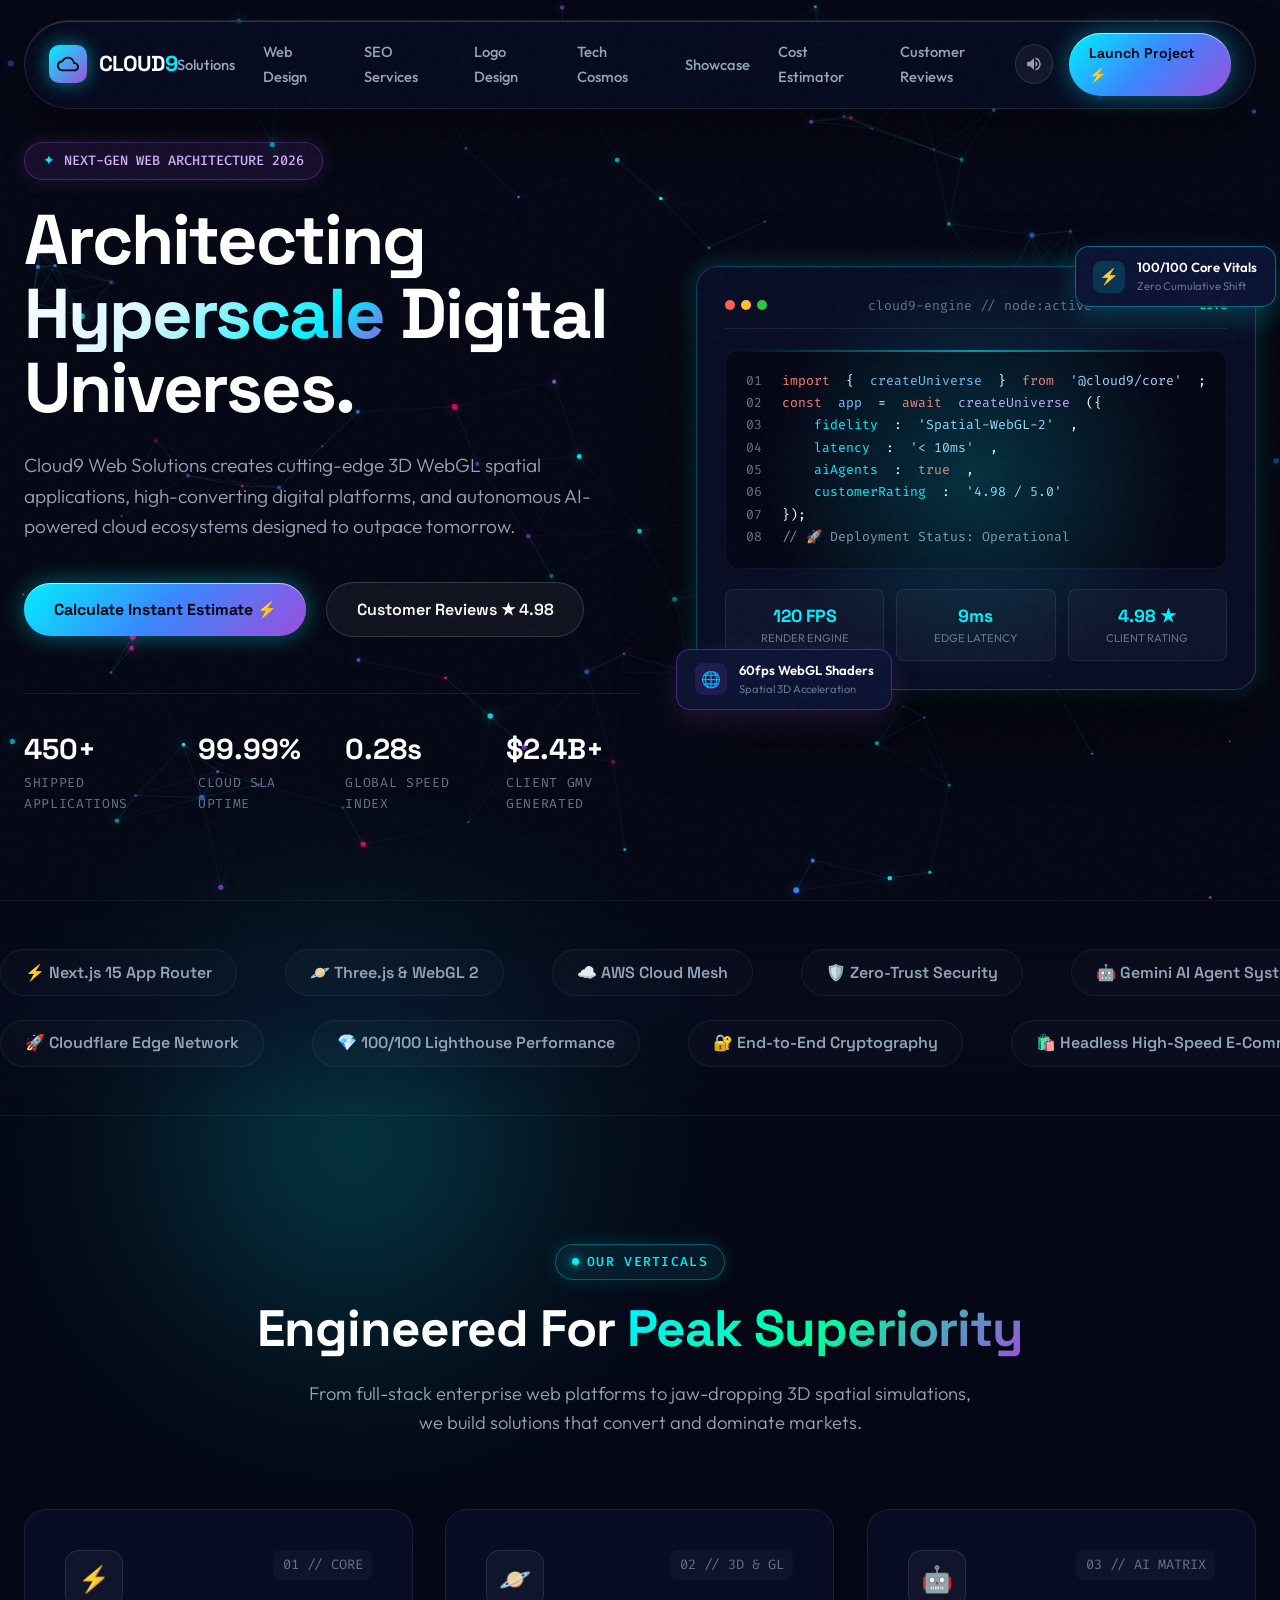
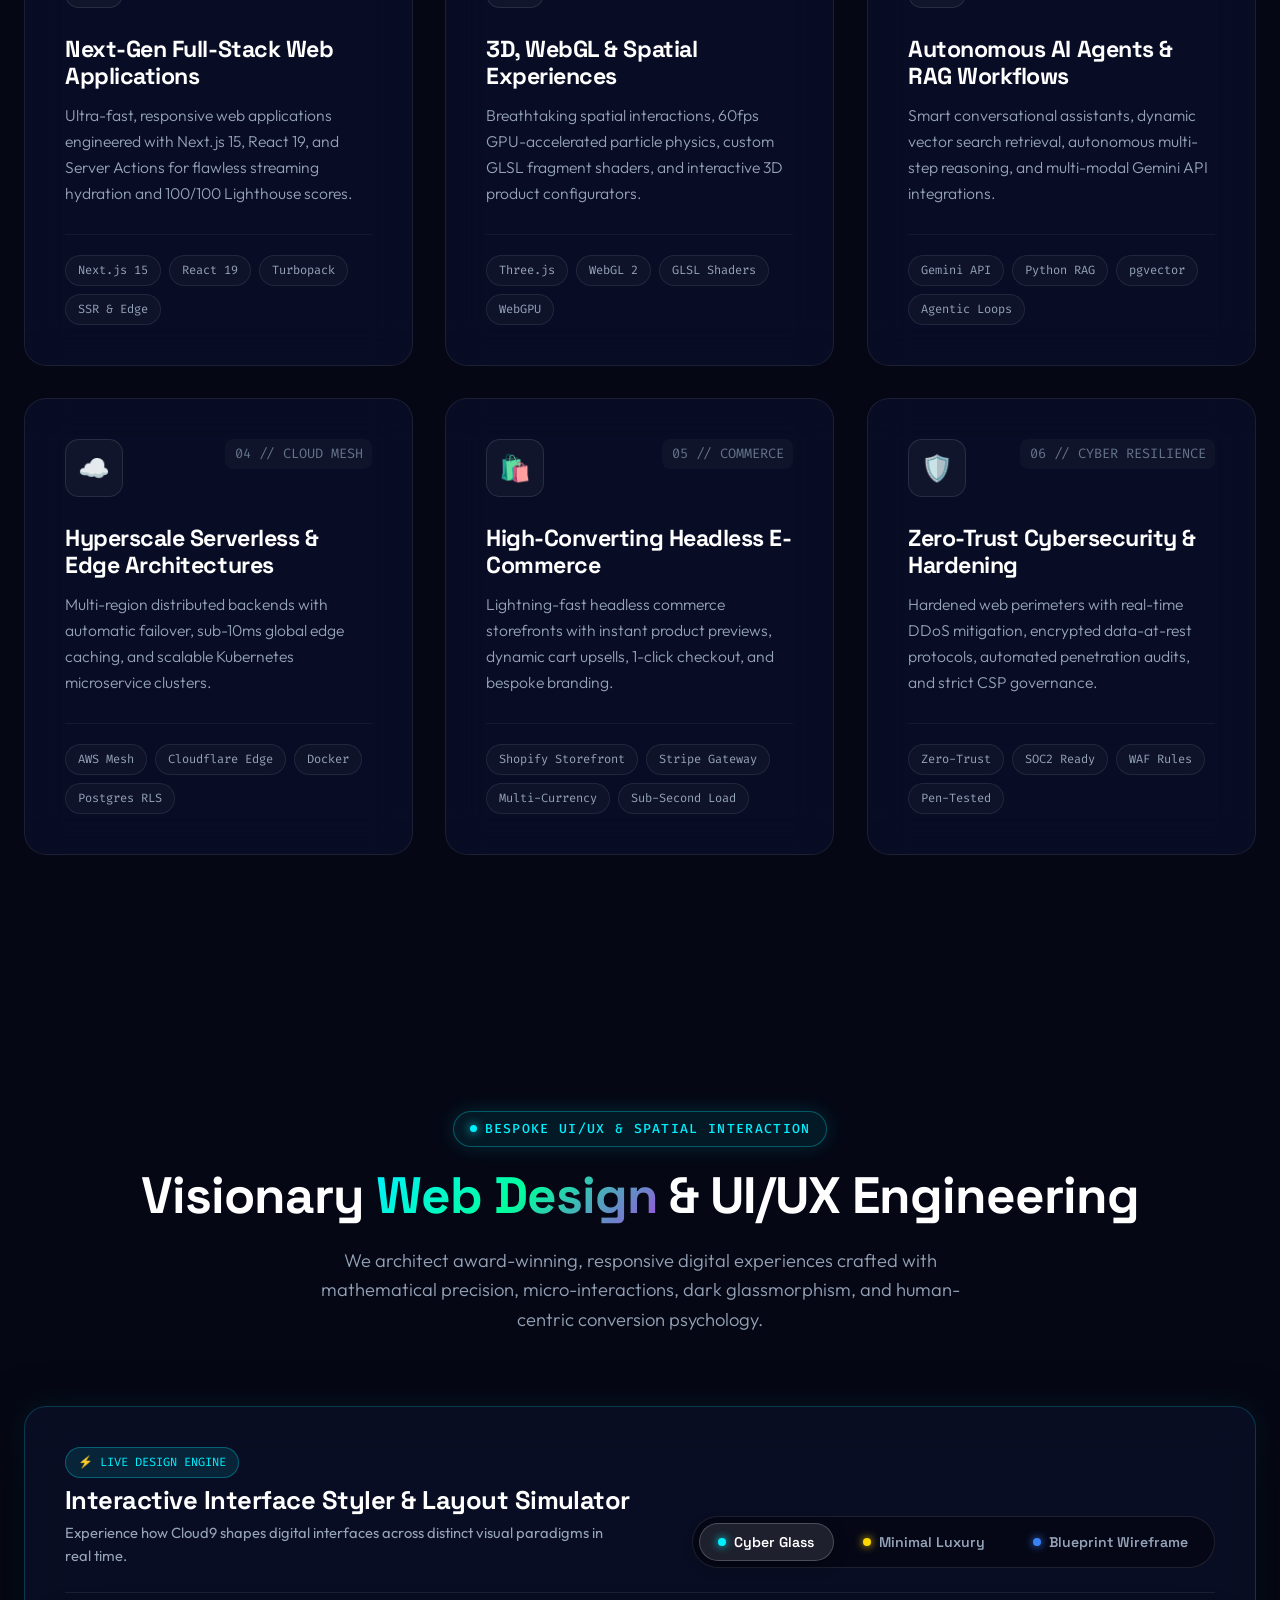
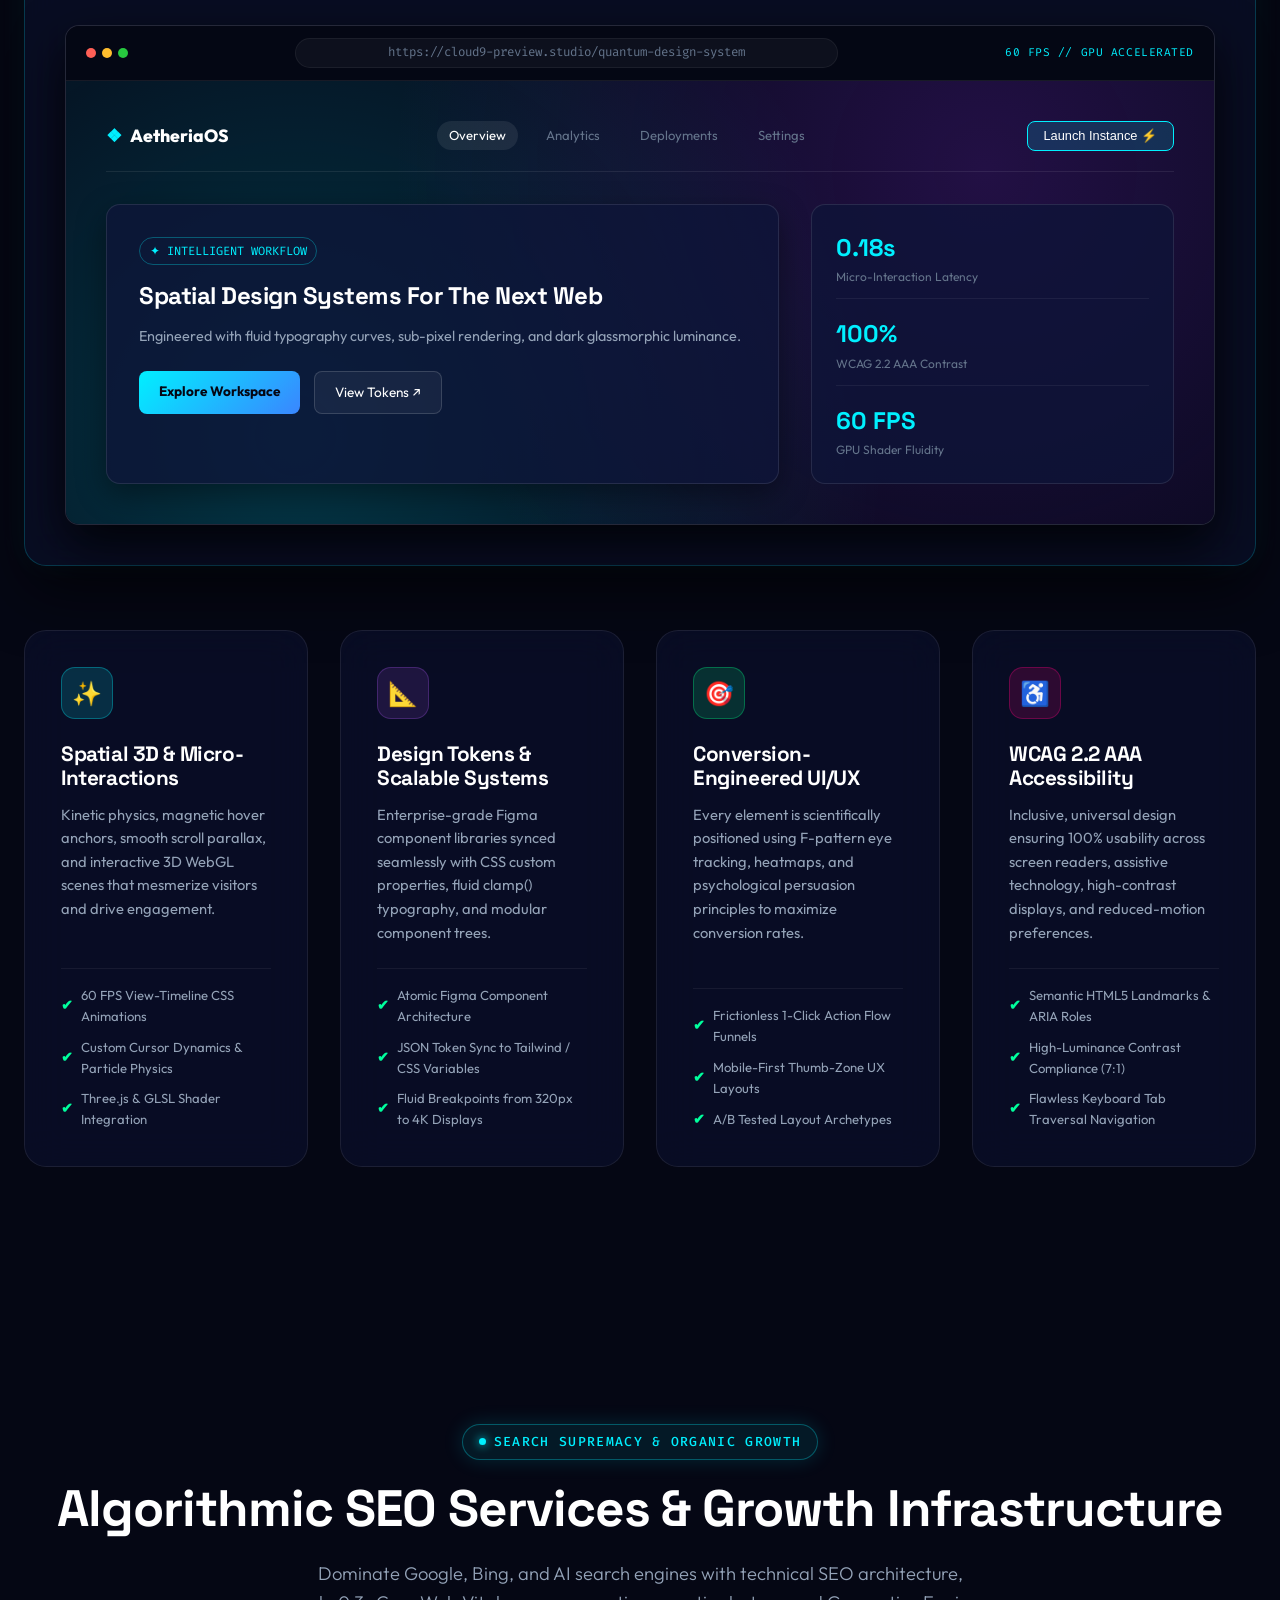
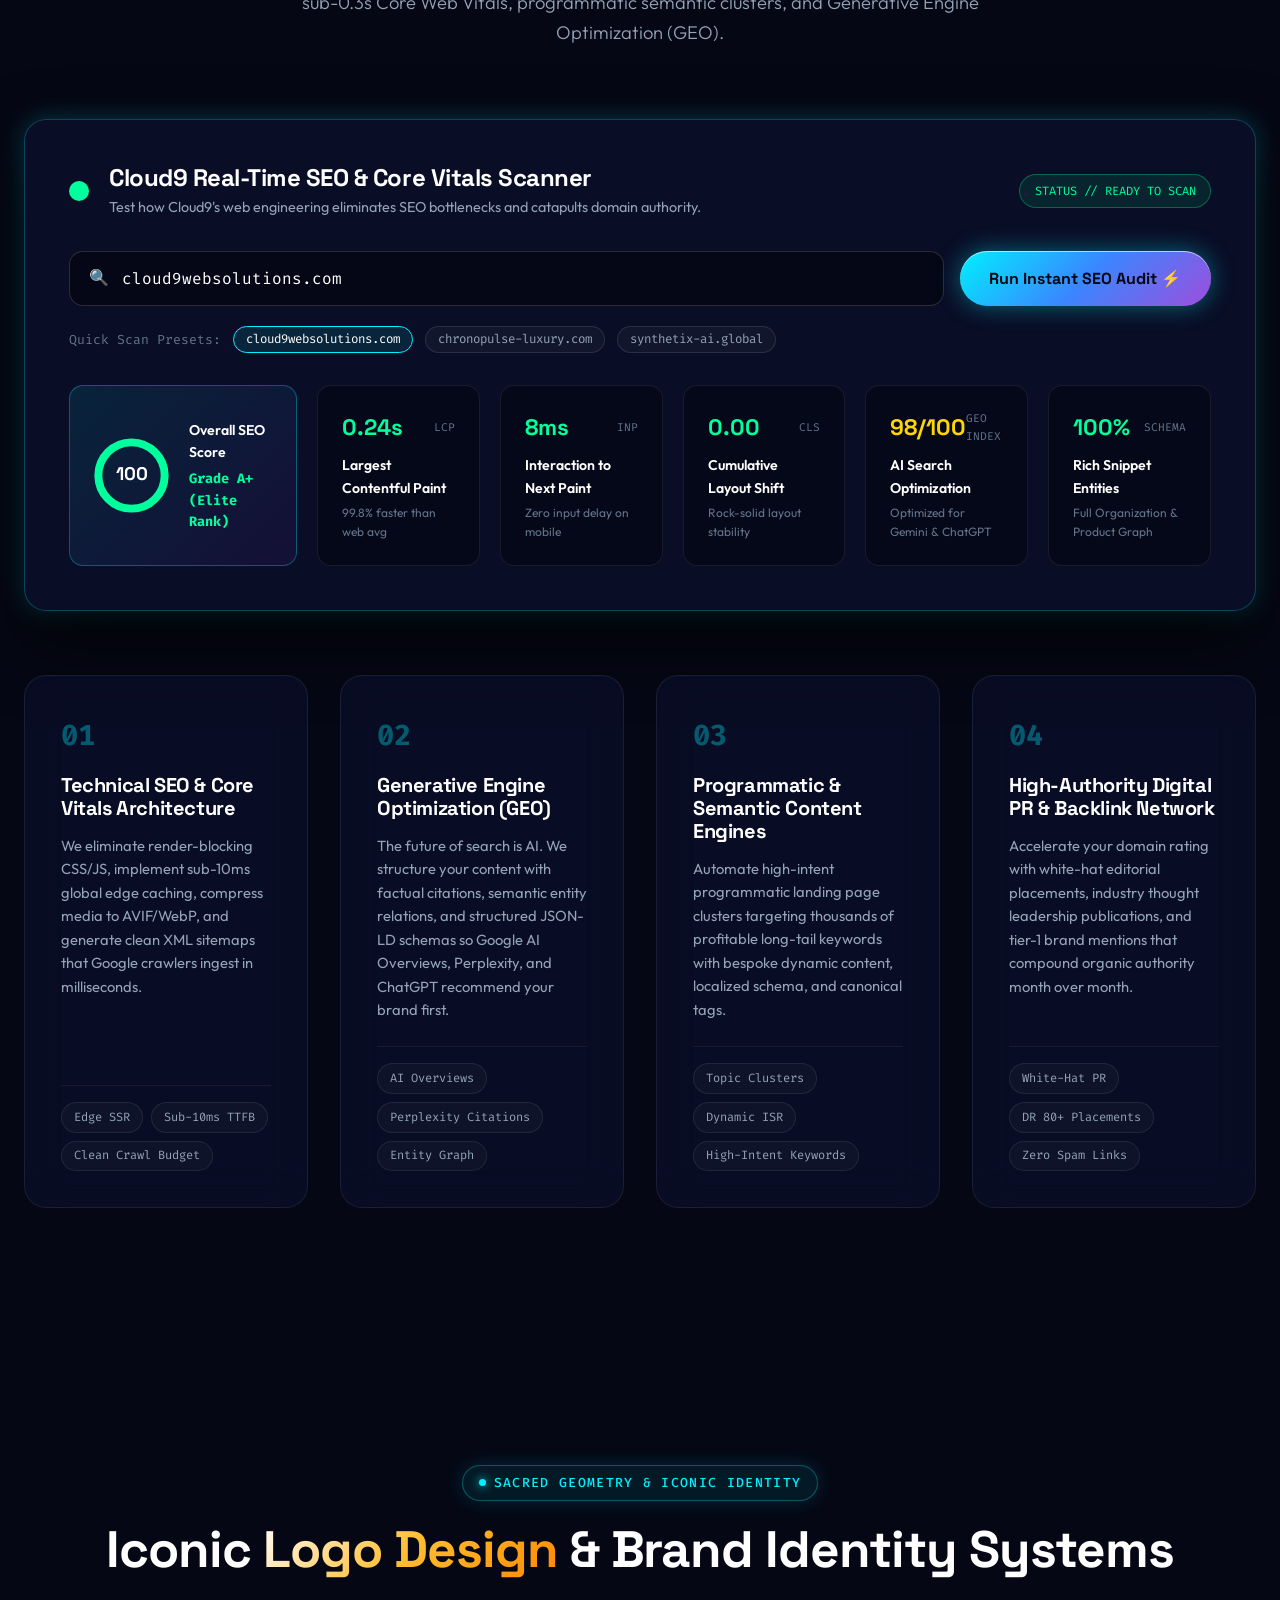
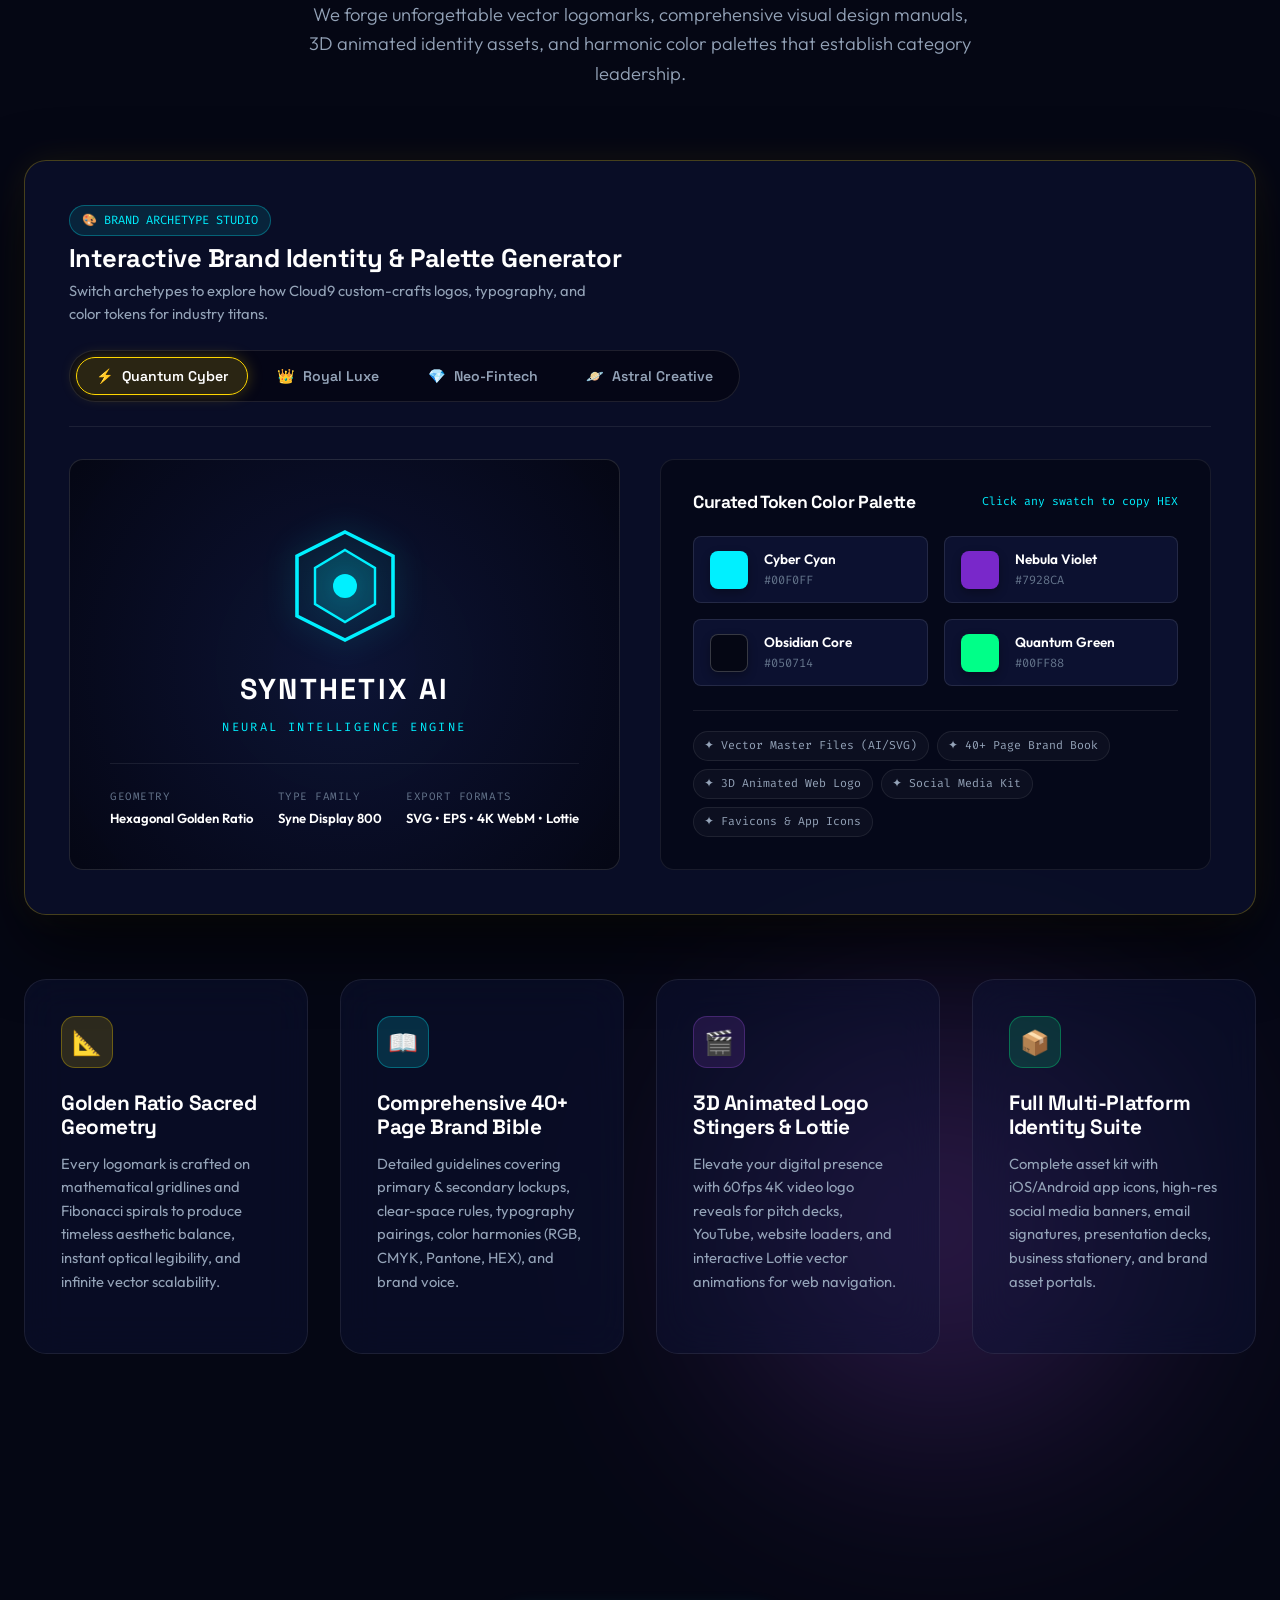
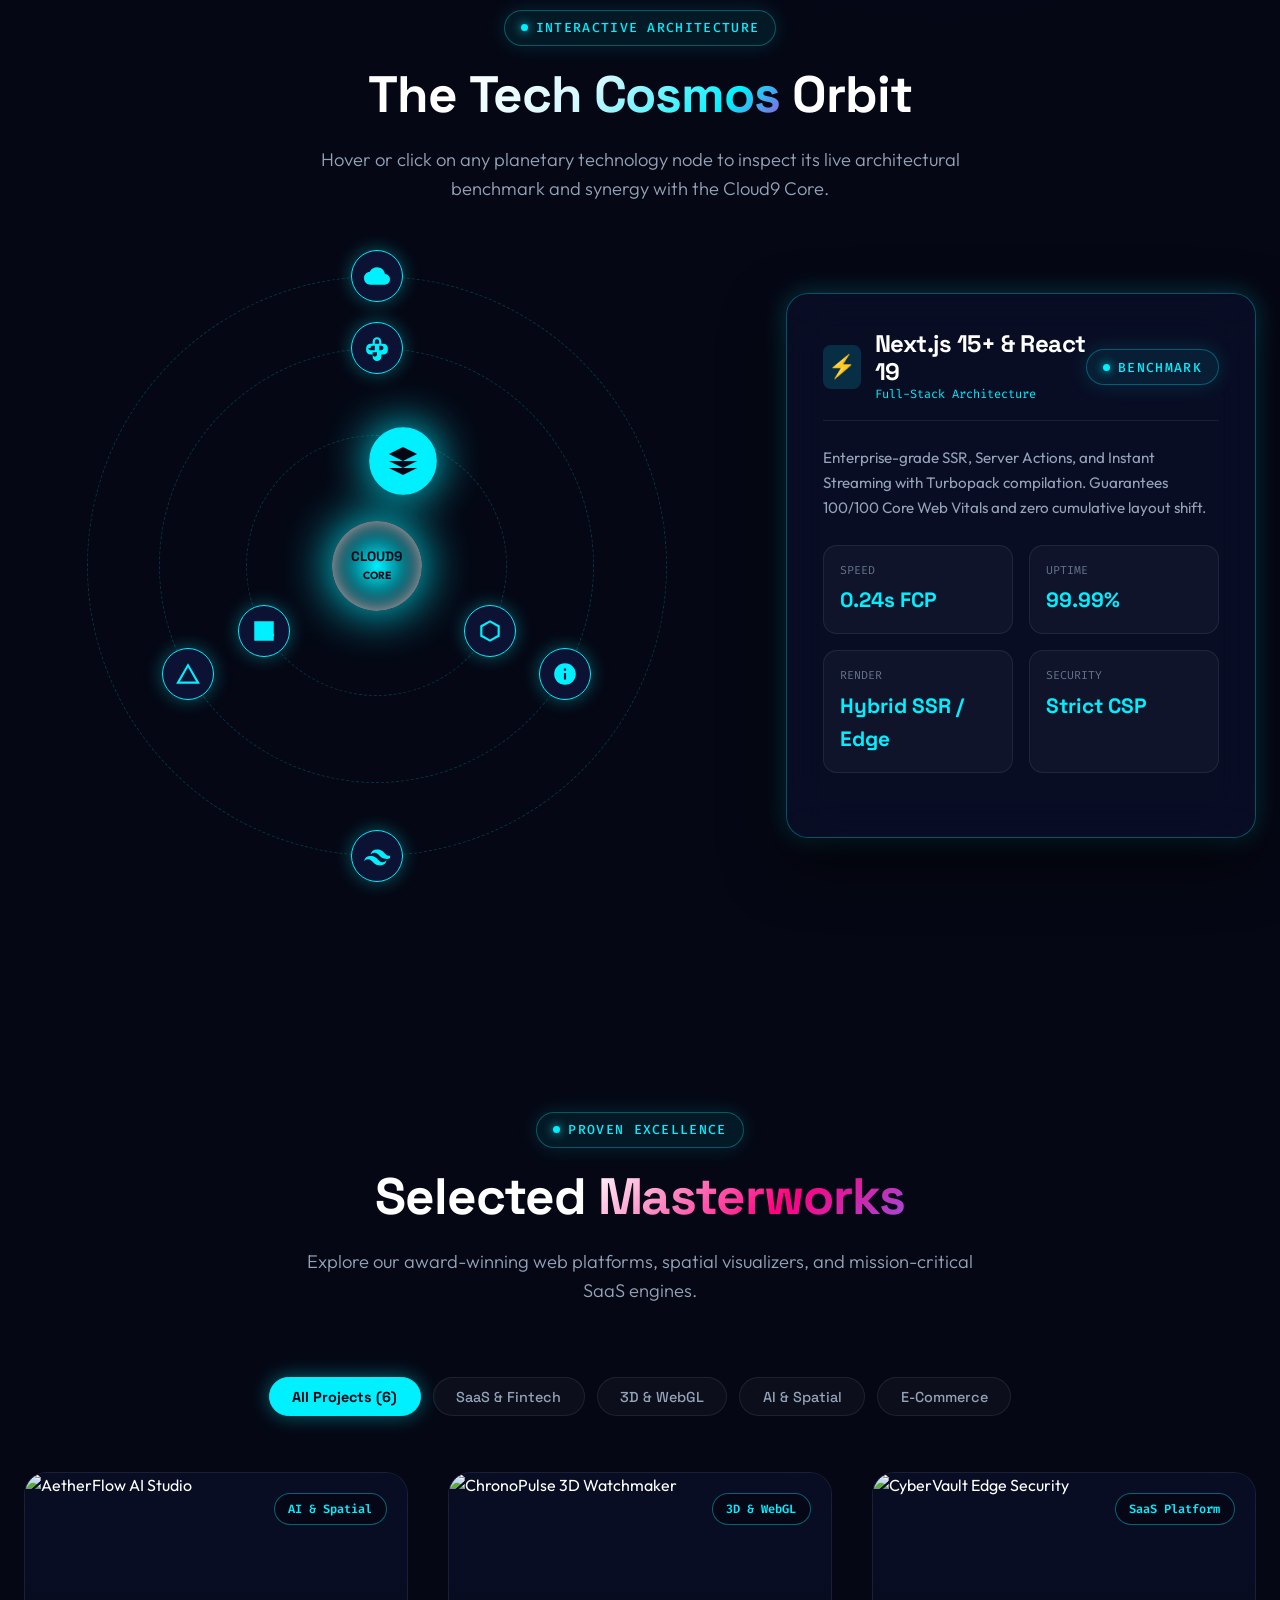
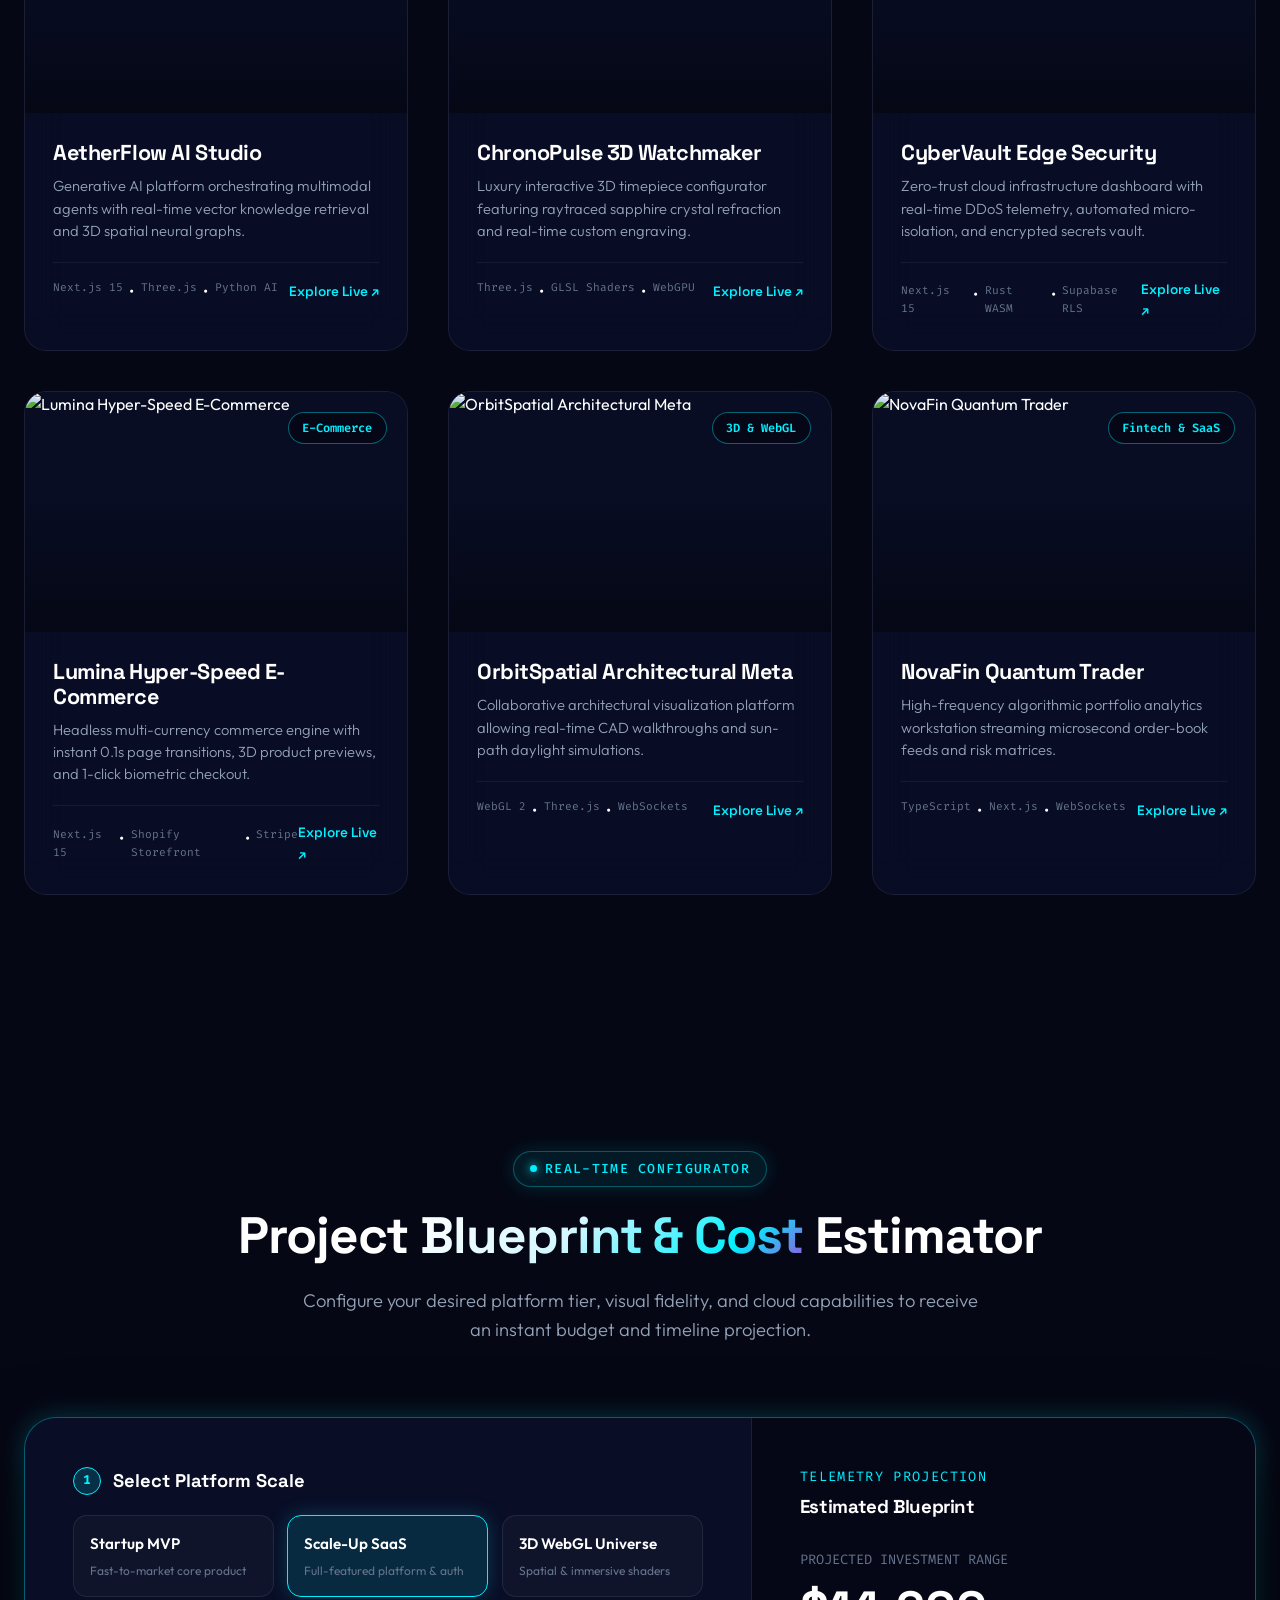
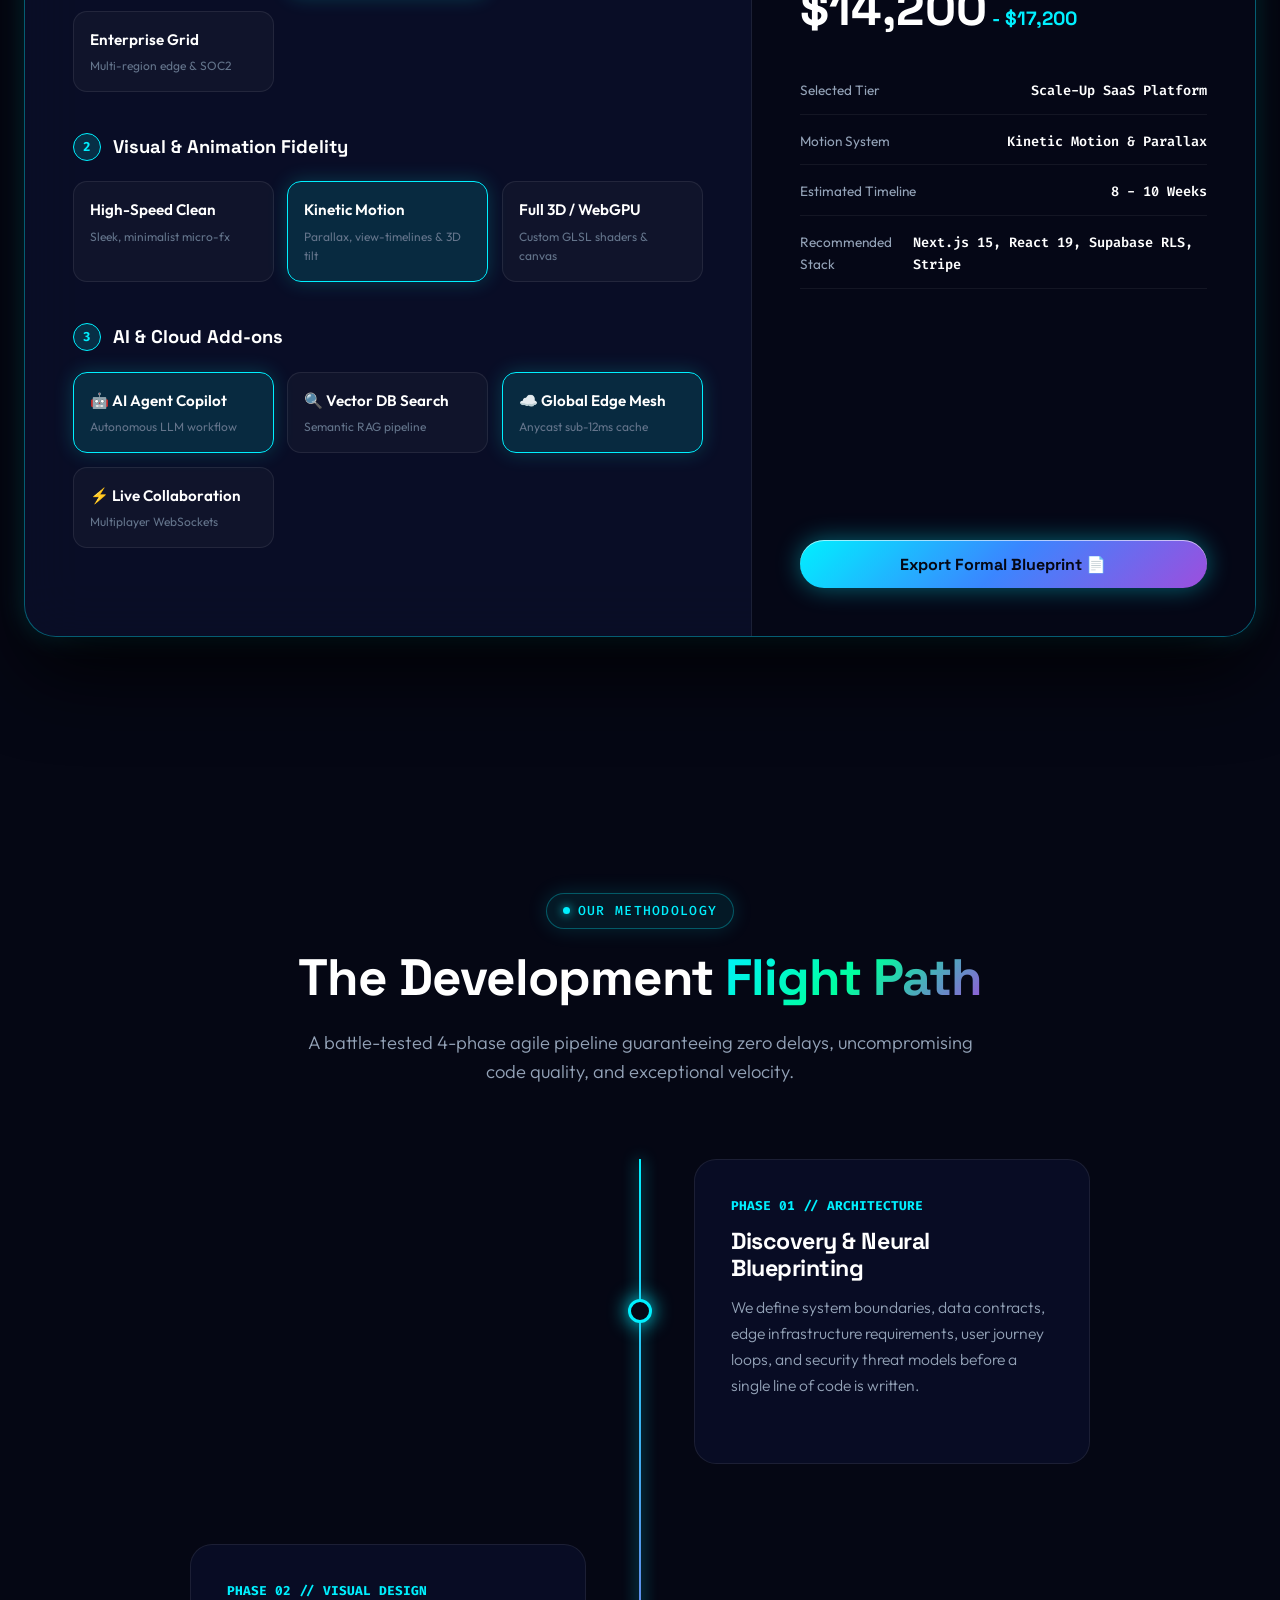
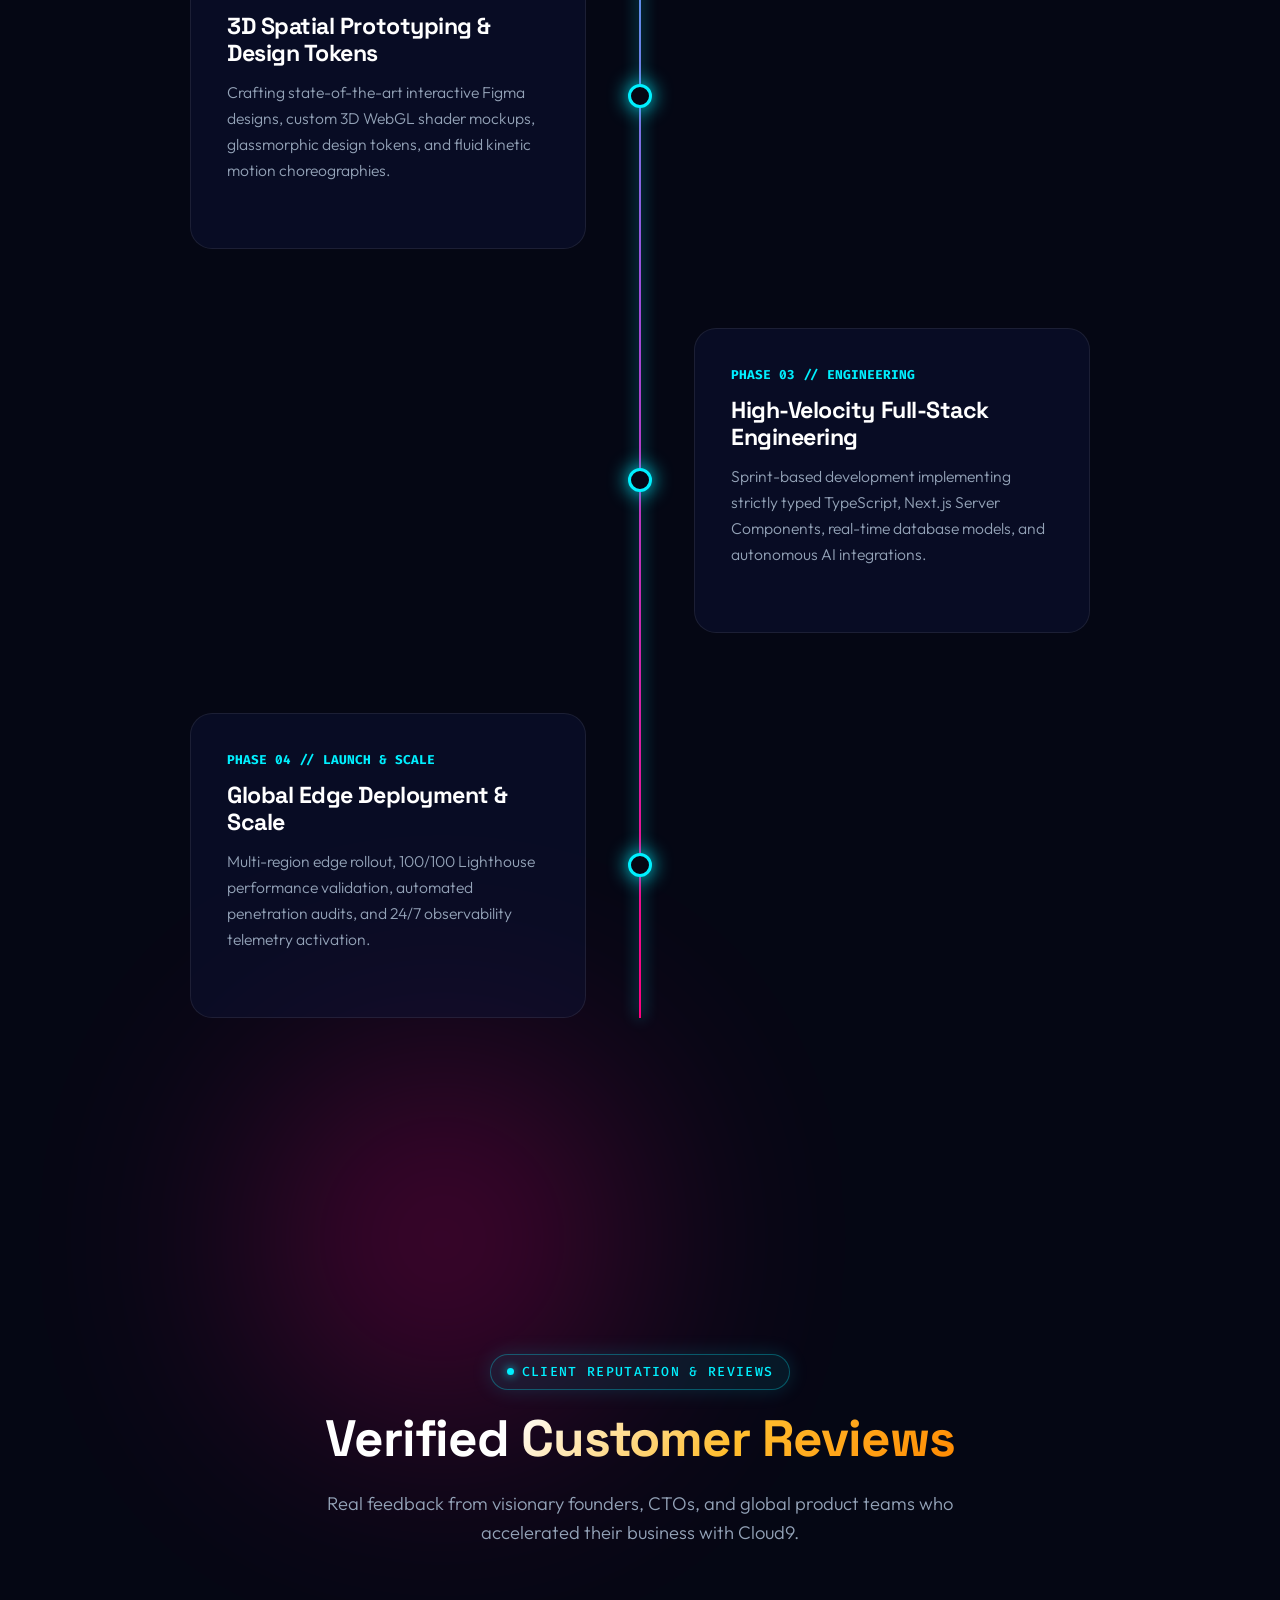
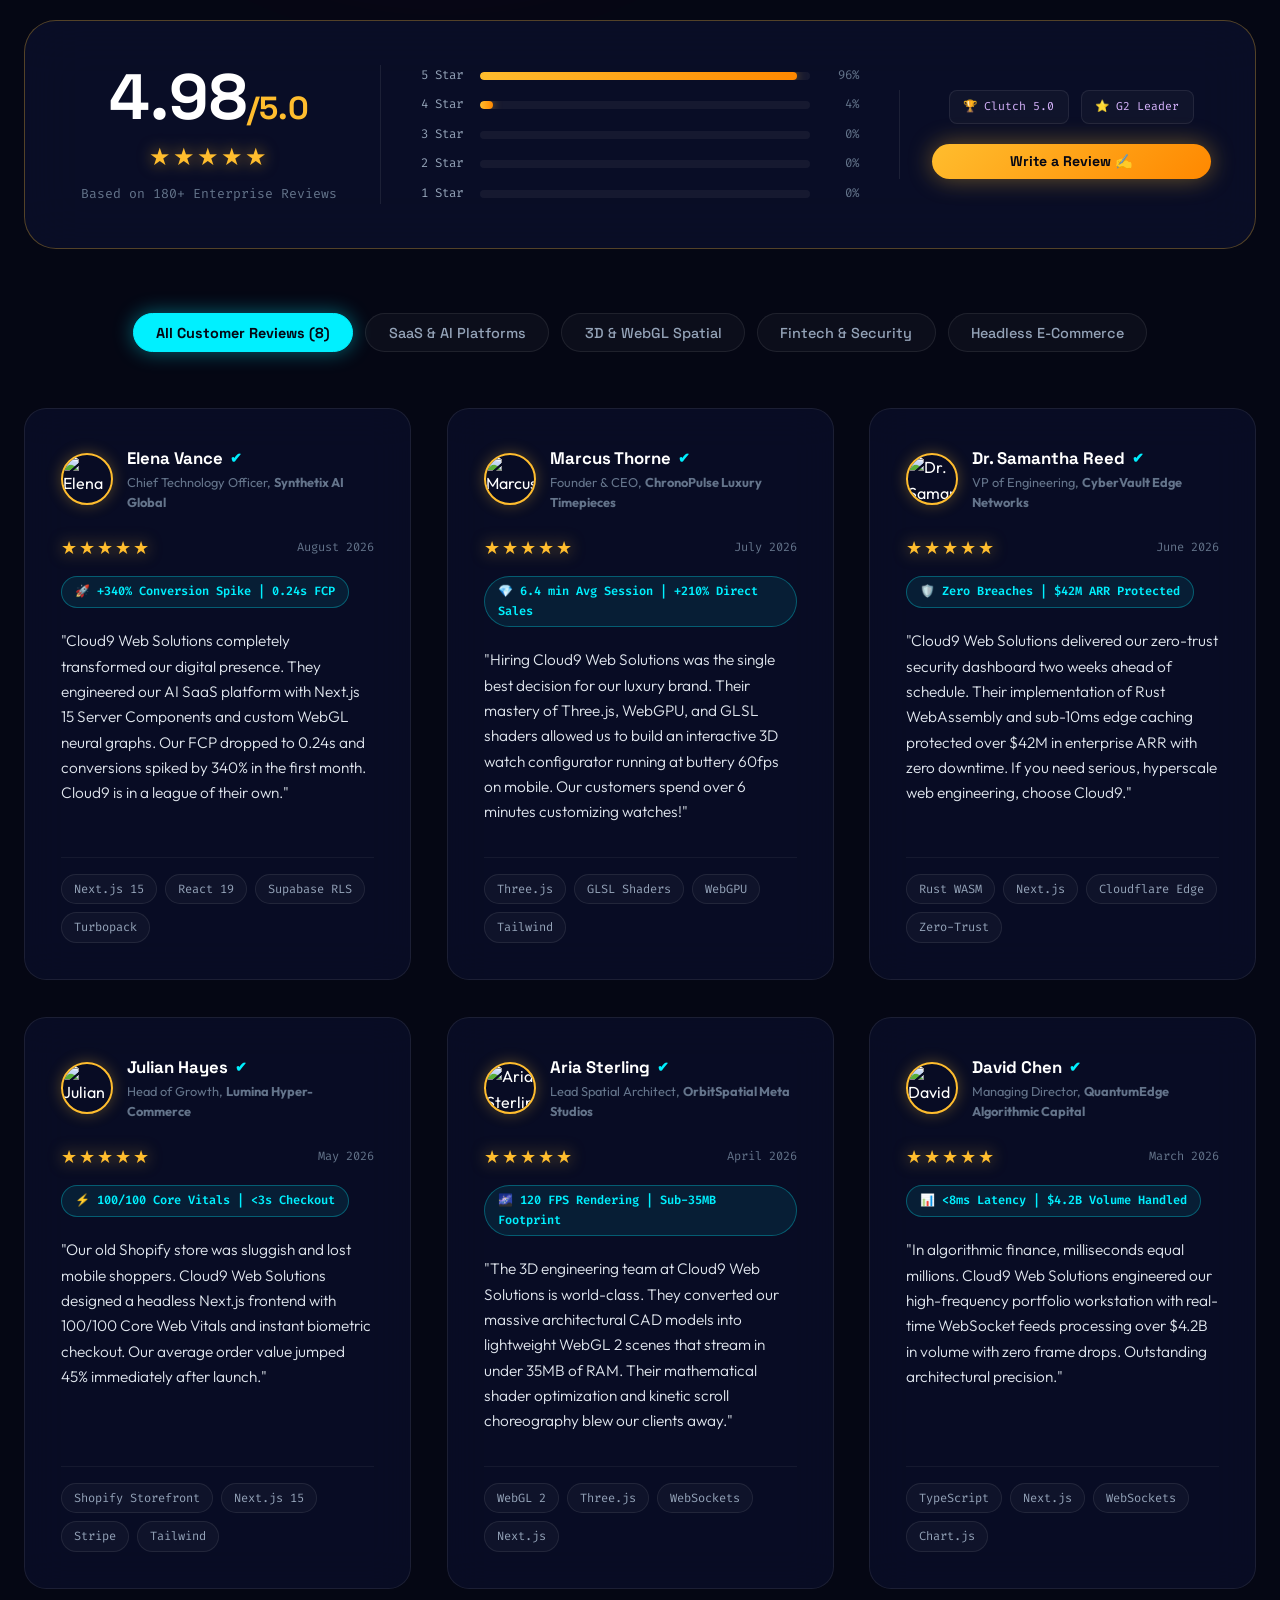
==== index.html @ 0ff3cd03 "Initial commit: Cloud9 Web Solutions website" ====
<!DOCTYPE html>
<html lang="en">
<head>
  <meta charset="UTF-8">
  <meta name="viewport" content="width=device-width, initial-scale=1.0">

  <!-- =====================================================================
       PRIMARY SEO TAGS
       ===================================================================== -->
  <title>Cloud9 Web Solutions | Web Design, SEO Services & Logo Design Agency</title>
  <meta name="description" content="Cloud9 Web Solutions is a full-service web development agency specialising in bespoke web design, SEO services, logo design, 3D WebGL experiences, and AI-powered digital platforms. Get a free instant estimate today.">
  <meta name="keywords" content="web design, SEO services, logo design, web development company, cloud9 web solutions, Next.js development, 3D website design, ecommerce development, brand identity, AI web development, Core Web Vitals, Google SEO, local SEO, custom website design">
  <meta name="author" content="Cloud9 Web Solutions">
  <meta name="robots" content="index, follow, max-image-preview:large, max-snippet:-1, max-video-preview:-1">
  <meta name="theme-color" content="#050714">
  <meta name="rating" content="general">
  <meta name="revisit-after" content="7 days">
  <meta name="language" content="English">
  <meta name="geo.region" content="US">
  <meta name="geo.placename" content="San Francisco, CA">

  <!-- Canonical URL -->
  <link rel="canonical" href="https://www.cloud9websolutions.com/">

  <!-- =====================================================================
       OPEN GRAPH / FACEBOOK / LINKEDIN
       ===================================================================== -->
  <meta property="og:type" content="website">
  <meta property="og:site_name" content="Cloud9 Web Solutions">
  <meta property="og:url" content="https://www.cloud9websolutions.com/">
  <meta property="og:title" content="Cloud9 Web Solutions | Web Design, SEO & Logo Design Agency">
  <meta property="og:description" content="Award-winning web design, expert SEO services, iconic logo design & brand identity. Cloud9 Web Solutions builds high-performance digital experiences that drive real business results. 450+ shipped projects, 4.98★ client rating.">
  <meta property="og:image" content="https://www.cloud9websolutions.com/og-image.jpg">
  <meta property="og:image:width" content="1200">
  <meta property="og:image:height" content="630">
  <meta property="og:image:alt" content="Cloud9 Web Solutions - Web Design, SEO Services & Logo Design">
  <meta property="og:locale" content="en_US">

  <!-- =====================================================================
       TWITTER / X CARD
       ===================================================================== -->
  <meta name="twitter:card" content="summary_large_image">
  <meta name="twitter:site" content="@cloud9websol">
  <meta name="twitter:creator" content="@cloud9websol">
  <meta name="twitter:url" content="https://www.cloud9websolutions.com/">
  <meta name="twitter:title" content="Cloud9 Web Solutions | Web Design, SEO & Logo Design">
  <meta name="twitter:description" content="Bespoke web design, algorithmic SEO services, iconic logo design & AI-powered web development. 450+ shipped projects ★ 4.98 rating.">
  <meta name="twitter:image" content="https://www.cloud9websolutions.com/og-image.jpg">
  <meta name="twitter:image:alt" content="Cloud9 Web Solutions Agency">

  <!-- =====================================================================
       JSON-LD STRUCTURED DATA (SCHEMA.ORG)
       ===================================================================== -->
  <script type="application/ld+json">
  {
    "@context": "https://schema.org",
    "@graph": [
      {
        "@type": "Organization",
        "@id": "https://www.cloud9websolutions.com/#organization",
        "name": "Cloud9 Web Solutions",
        "url": "https://www.cloud9websolutions.com/",
        "logo": {
          "@type": "ImageObject",
          "url": "https://www.cloud9websolutions.com/logo.svg",
          "width": 200,
          "height": 60
        },
        "description": "Cloud9 Web Solutions is a full-service digital agency specialising in web design, SEO services, logo design, 3D WebGL experiences, and AI-powered web development.",
        "foundingDate": "2019",
        "numberOfEmployees": {"@type": "QuantitativeValue", "value": 25},
        "address": {
          "@type": "PostalAddress",
          "addressLocality": "San Francisco",
          "addressRegion": "CA",
          "addressCountry": "US"
        },
        "contactPoint": [
          {
            "@type": "ContactPoint",
            "contactType": "customer service",
            "availableLanguage": "English",
            "areaServed": "Worldwide"
          }
        ],
        "sameAs": [
          "https://twitter.com/cloud9websol",
          "https://www.linkedin.com/company/cloud9websolutions",
          "https://github.com/cloud9websolutions"
        ],
        "aggregateRating": {
          "@type": "AggregateRating",
          "ratingValue": "4.98",
          "reviewCount": "450",
          "bestRating": "5",
          "worstRating": "1"
        }
      },
      {
        "@type": "WebSite",
        "@id": "https://www.cloud9websolutions.com/#website",
        "url": "https://www.cloud9websolutions.com/",
        "name": "Cloud9 Web Solutions",
        "description": "Web Design, SEO Services, Logo Design & Full-Stack Web Development Agency",
        "publisher": {"@id": "https://www.cloud9websolutions.com/#organization"},
        "potentialAction": {
          "@type": "SearchAction",
          "target": {
            "@type": "EntryPoint",
            "urlTemplate": "https://www.cloud9websolutions.com/?s={search_term_string}"
          },
          "query-input": "required name=search_term_string"
        }
      },
      {
        "@type": "WebPage",
        "@id": "https://www.cloud9websolutions.com/#webpage",
        "url": "https://www.cloud9websolutions.com/",
        "name": "Cloud9 Web Solutions | Web Design, SEO Services & Logo Design Agency",
        "isPartOf": {"@id": "https://www.cloud9websolutions.com/#website"},
        "about": {"@id": "https://www.cloud9websolutions.com/#organization"},
        "description": "Cloud9 Web Solutions delivers bespoke web design, expert SEO services, and iconic logo design for growth-focused brands worldwide.",
        "breadcrumb": {
          "@type": "BreadcrumbList",
          "itemListElement": [
            {"@type": "ListItem", "position": 1, "name": "Home", "item": "https://www.cloud9websolutions.com/"}
          ]
        }
      },
      {
        "@type": "ProfessionalService",
        "@id": "https://www.cloud9websolutions.com/#service",
        "name": "Cloud9 Web Solutions",
        "url": "https://www.cloud9websolutions.com/",
        "image": "https://www.cloud9websolutions.com/og-image.jpg",
        "priceRange": "$$$",
        "currenciesAccepted": "USD",
        "paymentAccepted": "Credit Card, Bank Transfer",
        "openingHours": "Mo-Fr 09:00-18:00",
        "hasOfferCatalog": {
          "@type": "OfferCatalog",
          "name": "Digital Services",
          "itemListElement": [
            {
              "@type": "Offer",
              "itemOffered": {
                "@type": "Service",
                "name": "Web Design & UI/UX Engineering",
                "description": "Bespoke, responsive web design with 3D interactions, glassmorphism, and conversion-engineered UI/UX layouts."
              }
            },
            {
              "@type": "Offer",
              "itemOffered": {
                "@type": "Service",
                "name": "SEO Services",
                "description": "Technical SEO, Generative Engine Optimization (GEO), Core Web Vitals tuning, and high-authority digital PR."
              }
            },
            {
              "@type": "Offer",
              "itemOffered": {
                "@type": "Service",
                "name": "Logo Design & Brand Identity",
                "description": "Sacred geometry logomarks, 40+ page brand books, 3D animated logo stingers, and full brand identity systems."
              }
            },
            {
              "@type": "Offer",
              "itemOffered": {
                "@type": "Service",
                "name": "Full-Stack Web Development",
                "description": "Next.js 15, React 19, TypeScript, Supabase, and Cloudflare Edge deployment."
              }
            }
          ]
        }
      },
      {
        "@type": "FAQPage",
        "mainEntity": [
          {
            "@type": "Question",
            "name": "What web design services does Cloud9 Web Solutions offer?",
            "acceptedAnswer": {
              "@type": "Answer",
              "text": "Cloud9 Web Solutions offers bespoke UI/UX web design, 3D WebGL spatial experiences, conversion-engineered layouts, responsive design systems, and WCAG 2.2 AAA accessible interfaces."
            }
          },
          {
            "@type": "Question",
            "name": "Does Cloud9 Web Solutions provide SEO services?",
            "acceptedAnswer": {
              "@type": "Answer",
              "text": "Yes. We provide technical SEO, Core Web Vitals optimization, Generative Engine Optimization (GEO) for AI search, programmatic content strategies, and high-authority digital PR backlink campaigns."
            }
          },
          {
            "@type": "Question",
            "name": "Can Cloud9 Web Solutions design a logo and brand identity?",
            "acceptedAnswer": {
              "@type": "Answer",
              "text": "Absolutely. We deliver sacred geometry logomarks, comprehensive 40+ page brand books, 3D animated logo stingers, Lottie animations, and full multi-platform identity suites."
            }
          },
          {
            "@type": "Question",
            "name": "How much does a website cost at Cloud9 Web Solutions?",
            "acceptedAnswer": {
              "@type": "Answer",
              "text": "Projects start at $4,800 for a Startup MVP and scale up to enterprise-grade multi-region platforms. Use our free instant cost estimator on the website for a real-time budget projection."
            }
          }
        ]
      }
    ]
  }
  </script>

  <!-- =====================================================================
       FAVICONS & PWA MANIFEST
       ===================================================================== -->
  <link rel="icon" type="image/svg+xml" href="data:image/svg+xml,<svg xmlns='http://www.w3.org/2000/svg' viewBox='0 0 24 24'><rect width='24' height='24' rx='6' fill='%23050714'/><path d='M19.35 10.04C18.67 6.59 15.64 4 12 4 9.11 4 6.6 5.64 5.35 8.04 2.34 8.36 0 10.91 0 14c0 3.31 2.69 6 6 6h13c2.76 0 5-2.24 5-5 0-2.64-2.05-4.78-4.65-4.96z' fill='%2300F0FF'/></svg>">
  <link rel="apple-touch-icon" href="data:image/svg+xml,<svg xmlns='http://www.w3.org/2000/svg' viewBox='0 0 24 24'><rect width='24' height='24' rx='6' fill='%23050714'/><path d='M19.35 10.04C18.67 6.59 15.64 4 12 4 9.11 4 6.6 5.64 5.35 8.04 2.34 8.36 0 10.91 0 14c0 3.31 2.69 6 6 6h13c2.76 0 5-2.24 5-5 0-2.64-2.05-4.78-4.65-4.96z' fill='%2300F0FF'/></svg>">

  <!-- =====================================================================
       PERFORMANCE: RESOURCE HINTS & PRELOADS
       ===================================================================== -->
  <link rel="preconnect" href="https://fonts.googleapis.com">
  <link rel="preconnect" href="https://fonts.gstatic.com" crossorigin>
  <link rel="preconnect" href="https://images.unsplash.com">
  <link rel="dns-prefetch" href="https://images.unsplash.com">

  <!-- Google Fonts -->
  <link href="https://fonts.googleapis.com/css2?family=Syne:wght@400;600;700;800&family=Space+Grotesk:wght@300;400;500;600;700&family=JetBrains+Mono:wght@400;500;700&display=swap" rel="stylesheet">

  <!-- Stylesheets -->
  <link rel="stylesheet" href="css/style.css">
  <link rel="stylesheet" href="css/animations.css">

  <!-- Sitemap reference -->
  <link rel="sitemap" type="application/xml" href="/sitemap.xml">
</head>
<body>

  <!-- Scroll Progress Bar -->
  <div class="scroll-progress-bar" id="scroll-progress"></div>

  <!-- Noise Texture & Ambient Background Layer -->
  <div class="noise-overlay"></div>
  <div class="glow-orb glow-orb-1"></div>
  <div class="glow-orb glow-orb-2"></div>
  <div class="glow-orb glow-orb-3"></div>

  <!-- 60FPS Interactive Canvas Background -->
  <canvas id="hero-canvas"></canvas>

  <!-- ==========================================================================
       FLOATING GLASSMORPHIC NAVIGATION HUD
       ========================================================================== -->
  <div class="nav-wrapper">
    <nav class="navbar" id="main-navbar">
      <a href="#" class="nav-logo" id="logo-link">
        <div class="logo-symbol">
          <svg viewBox="0 0 24 24">
            <path d="M19.35 10.04C18.67 6.59 15.64 4 12 4 9.11 4 6.6 5.64 5.35 8.04 2.34 8.36 0 10.91 0 14c0 3.31 2.69 6 6 6h13c2.76 0 5-2.24 5-5 0-2.64-2.05-4.78-4.65-4.96zM19 18H6c-2.21 0-4-1.79-4-4 0-2.05 1.53-3.76 3.56-3.97l1.07-.11.5-.95C8.08 7.14 9.94 6 12 6c2.62 0 4.88 1.86 5.39 4.43l.3 1.5 1.53.11c1.56.1 2.78 1.41 2.78 2.96 0 1.65-1.35 3-3 3z"/>
          </svg>
        </div>
        <div class="logo-text">CLOUD<span>9</span></div>
      </a>

      <ul class="nav-links">
        <li><a href="#solutions" class="nav-link">Solutions</a></li>
        <li><a href="#webdesign" class="nav-link">Web Design</a></li>
        <li><a href="#seoservices" class="nav-link">SEO Services</a></li>
        <li><a href="#logodesign" class="nav-link">Logo Design</a></li>
        <li><a href="#cosmos" class="nav-link">Tech Cosmos</a></li>
        <li><a href="#showcase" class="nav-link">Showcase</a></li>
        <li><a href="#estimator" class="nav-link">Cost Estimator</a></li>
        <li><a href="#reviews" class="nav-link">Customer Reviews</a></li>
      </ul>

      <div class="nav-actions">
        <button class="audio-toggle-btn" id="audio-btn" title="Toggle Cyber Audio FX" aria-label="Toggle Sound Effects">
          <svg width="18" height="18" viewBox="0 0 24 24" fill="currentColor">
            <path d="M3 9v6h4l5 5V4L7 9H3zm13.5 3c0-1.77-1.02-3.29-2.5-4.03v8.05c1.48-.73 2.5-2.25 2.5-4.02zM14 3.23v2.06c2.89.86 5 3.54 5 6.71s-2.11 5.85-5 6.71v2.06c4.01-.91 7-4.49 7-8.77s-2.99-7.86-7-8.77z"/>
          </svg>
        </button>
        <a href="#contact" class="btn btn-primary btn-sm" id="nav-cta-btn">Launch Project ⚡</a>
      </div>
    </nav>
  </div>

  <!-- ==========================================================================
       HERO SECTION: THE CLOUD9 NEBULA DIMENSION
       ========================================================================== -->
  <section class="hero-section" id="hero">
    <div class="container">
      <div class="hero-grid">
        
        <!-- Left: Hero Kinetic Typography & CTA -->
        <div class="hero-content">
          <div class="hero-badge">
            <span class="sparkle">✦</span> NEXT-GEN WEB ARCHITECTURE 2026
          </div>
          
          <h1 class="hero-title">
            Architecting <span class="gradient-text">Hyperscale</span> Digital Universes.
          </h1>

          <p class="hero-description">
            Cloud9 Web Solutions creates cutting-edge 3D WebGL spatial applications, high-converting digital platforms, and autonomous AI-powered cloud ecosystems designed to outpace tomorrow.
          </p>

          <div class="hero-cta-group">
            <a href="#estimator" class="btn btn-primary" id="hero-btn-estimator">
              Calculate Instant Estimate ⚡
            </a>
            <a href="#reviews" class="btn btn-glass" id="hero-btn-reviews">
              Customer Reviews ★ 4.98
            </a>
          </div>

          <!-- Real-Time Telemetry Row -->
          <div class="hero-telemetry">
            <div class="telemetry-item">
              <div class="telemetry-val" data-count-to="450" data-suffix="+">450+</div>
              <div class="telemetry-label">Shipped Applications</div>
            </div>
            <div class="telemetry-item">
              <div class="telemetry-val" data-count-to="99.99" data-suffix="%" data-decimals="2">99.99%</div>
              <div class="telemetry-label">Cloud SLA Uptime</div>
            </div>
            <div class="telemetry-item">
              <div class="telemetry-val" data-count-to="0.28" data-suffix="s" data-decimals="2">&lt;0.28s</div>
              <div class="telemetry-label">Global Speed Index</div>
            </div>
            <div class="telemetry-item">
              <div class="telemetry-val" data-count-to="2.4" data-prefix="$" data-suffix="B+" data-decimals="1">$2.4B+</div>
              <div class="telemetry-label">Client GMV Generated</div>
            </div>
          </div>
        </div>

        <!-- Right: 3D Hologram Terminal & Live Stream Frame -->
        <div class="hero-visual-wrapper">
          
          <!-- Floating Decorative Depth Badges -->
          <div class="floating-badge badge-pos-1">
            <div class="badge-icon icon-cyan">⚡</div>
            <div class="badge-info">
              <span class="badge-title">100/100 Core Vitals</span>
              <span class="badge-subtitle">Zero Cumulative Shift</span>
            </div>
          </div>

          <div class="floating-badge badge-pos-2">
            <div class="badge-icon icon-purple">🌐</div>
            <div class="badge-info">
              <span class="badge-title">60fps WebGL Shaders</span>
              <span class="badge-subtitle">Spatial 3D Acceleration</span>
            </div>
          </div>

          <!-- 3D Hologram Tilt Card -->
          <div class="holo-card-3d" id="hero-holo-card">
            <div class="holo-header">
              <div class="holo-dots">
                <div class="holo-dot dot-red"></div>
                <div class="holo-dot dot-yellow"></div>
                <div class="holo-dot dot-green"></div>
              </div>
              <div class="holo-title">cloud9-engine // node:active</div>
              <div class="holo-status">
                <span class="pulse-dot"></span> LIVE
              </div>
            </div>

            <div class="holo-body">
              <div class="scanline"></div>
              <div class="code-stream">
                <div class="code-line"><span class="line-num">01</span><span class="token-kw">import</span> { <span class="token-var">createUniverse</span> } <span class="token-kw">from</span> <span class="token-str">'@cloud9/core'</span>;</div>
                <div class="code-line"><span class="line-num">02</span><span class="token-kw">const</span> <span class="token-var">app</span> = <span class="token-kw">await</span> <span class="token-fn">createUniverse</span>({</div>
                <div class="code-line"><span class="line-num">03</span>&nbsp;&nbsp;<span class="token-acc">fidelity</span>: <span class="token-str">'Spatial-WebGL-2'</span>,</div>
                <div class="code-line"><span class="line-num">04</span>&nbsp;&nbsp;<span class="token-acc">latency</span>: <span class="token-str">'&lt; 10ms'</span>,</div>
                <div class="code-line"><span class="line-num">05</span>&nbsp;&nbsp;<span class="token-acc">aiAgents</span>: <span class="token-kw">true</span>,</div>
                <div class="code-line"><span class="line-num">06</span>&nbsp;&nbsp;<span class="token-acc">customerRating</span>: <span class="token-str">'4.98 / 5.0'</span></div>
                <div class="code-line"><span class="line-num">07</span>});</div>
                <div class="code-line"><span class="line-num">08</span><span class="token-cm">// 🚀 Deployment Status: Operational</span></div>
              </div>
            </div>

            <div class="holo-interactive-grid">
              <div class="holo-stat-box">
                <div class="holo-stat-val">120 FPS</div>
                <div class="holo-stat-lbl">Render Engine</div>
              </div>
              <div class="holo-stat-box">
                <div class="holo-stat-val">9ms</div>
                <div class="holo-stat-lbl">Edge Latency</div>
              </div>
              <div class="holo-stat-box">
                <div class="holo-stat-val">4.98 ★</div>
                <div class="holo-stat-lbl">Client Rating</div>
              </div>
            </div>
          </div>

        </div>

      </div>
    </div>
  </section>

  <!-- ==========================================================================
       KINETIC INFINITY MARQUEE & PARTNER ECOSYSTEM
       ========================================================================== -->
  <section class="marquee-section">
    <div class="marquee-track">
      <div class="marquee-item"><span>⚡ Next.js 15 App Router</span></div>
      <div class="marquee-item"><span>🪐 Three.js & WebGL 2</span></div>
      <div class="marquee-item"><span>☁️ AWS Cloud Mesh</span></div>
      <div class="marquee-item"><span>🛡️ Zero-Trust Security</span></div>
      <div class="marquee-item"><span>🤖 Gemini AI Agent Systems</span></div>
      <div class="marquee-item"><span>🗄️ Supabase pgvector</span></div>
      <div class="marquee-item"><span>🦀 Rust WebAssembly</span></div>
      <div class="marquee-item"><span>🎨 Tailwind CSS Next</span></div>
      <!-- Duplicate for seamless infinite loop -->
      <div class="marquee-item"><span>⚡ Next.js 15 App Router</span></div>
      <div class="marquee-item"><span>🪐 Three.js & WebGL 2</span></div>
      <div class="marquee-item"><span>☁️ AWS Cloud Mesh</span></div>
      <div class="marquee-item"><span>🛡️ Zero-Trust Security</span></div>
      <div class="marquee-item"><span>🤖 Gemini AI Agent Systems</span></div>
      <div class="marquee-item"><span>🗄️ Supabase pgvector</span></div>
      <div class="marquee-item"><span>🦀 Rust WebAssembly</span></div>
      <div class="marquee-item"><span>🎨 Tailwind CSS Next</span></div>
    </div>

    <div class="marquee-track reverse">
      <div class="marquee-item"><span>🚀 Cloudflare Edge Network</span></div>
      <div class="marquee-item"><span>💎 100/100 Lighthouse Performance</span></div>
      <div class="marquee-item"><span>🔐 End-to-End Cryptography</span></div>
      <div class="marquee-item"><span>🛍️ Headless High-Speed E-Commerce</span></div>
      <div class="marquee-item"><span>⚡ Microsecond Realtime Sync</span></div>
      <div class="marquee-item"><span>🌌 Custom GLSL Shaders</span></div>
      <div class="marquee-item"><span>📊 Enterprise SOC2 Frameworks</span></div>
      <!-- Duplicate -->
      <div class="marquee-item"><span>🚀 Cloudflare Edge Network</span></div>
      <div class="marquee-item"><span>💎 100/100 Lighthouse Performance</span></div>
      <div class="marquee-item"><span>🔐 End-to-End Cryptography</span></div>
      <div class="marquee-item"><span>🛍️ Headless High-Speed E-Commerce</span></div>
      <div class="marquee-item"><span>⚡ Microsecond Realtime Sync</span></div>
      <div class="marquee-item"><span>🌌 Custom GLSL Shaders</span></div>
      <div class="marquee-item"><span>📊 Enterprise SOC2 Frameworks</span></div>
    </div>
  </section>

  <!-- ==========================================================================
       CORE SOLUTION MATRIX (3D GLASSMORPHIC CARDS)
       ========================================================================== -->
  <section class="solutions-section" id="solutions">
    <div class="container">
      <div class="section-header reveal-on-scroll">
        <div class="badge-tag">
          <span class="pulse-dot"></span> OUR VERTICALS
        </div>
        <h2 class="section-title">Engineered For <span class="gradient-text-aurora">Peak Superiority</span></h2>
        <p class="section-subtitle">
          From full-stack enterprise web platforms to jaw-dropping 3D spatial simulations, we build solutions that convert and dominate markets.
        </p>
      </div>

      <div class="solutions-grid">
        
        <!-- Solution 1 -->
        <div class="solution-card reveal-on-scroll delay-1" style="--card-accent: var(--neon-cyan);">
          <div class="solution-card-header">
            <div class="solution-icon-box">⚡</div>
            <span class="solution-index">01 // CORE</span>
          </div>
          <h3 class="solution-title">Next-Gen Full-Stack Web Applications</h3>
          <p class="solution-desc">
            Ultra-fast, responsive web applications engineered with Next.js 15, React 19, and Server Actions for flawless streaming hydration and 100/100 Lighthouse scores.
          </p>
          <div class="solution-tags">
            <span class="tech-tag">Next.js 15</span>
            <span class="tech-tag">React 19</span>
            <span class="tech-tag">Turbopack</span>
            <span class="tech-tag">SSR & Edge</span>
          </div>
        </div>

        <!-- Solution 2 -->
        <div class="solution-card reveal-on-scroll delay-2" style="--card-accent: var(--neon-purple);">
          <div class="solution-card-header">
            <div class="solution-icon-box">🪐</div>
            <span class="solution-index">02 // 3D & GL</span>
          </div>
          <h3 class="solution-title">3D, WebGL & Spatial Experiences</h3>
          <p class="solution-desc">
            Breathtaking spatial interactions, 60fps GPU-accelerated particle physics, custom GLSL fragment shaders, and interactive 3D product configurators.
          </p>
          <div class="solution-tags">
            <span class="tech-tag">Three.js</span>
            <span class="tech-tag">WebGL 2</span>
            <span class="tech-tag">GLSL Shaders</span>
            <span class="tech-tag">WebGPU</span>
          </div>
        </div>

        <!-- Solution 3 -->
        <div class="solution-card reveal-on-scroll delay-3" style="--card-accent: var(--neon-green);">
          <div class="solution-card-header">
            <div class="solution-icon-box">🤖</div>
            <span class="solution-index">03 // AI MATRIX</span>
          </div>
          <h3 class="solution-title">Autonomous AI Agents & RAG Workflows</h3>
          <p class="solution-desc">
            Smart conversational assistants, dynamic vector search retrieval, autonomous multi-step reasoning, and multi-modal Gemini API integrations.
          </p>
          <div class="solution-tags">
            <span class="tech-tag">Gemini API</span>
            <span class="tech-tag">Python RAG</span>
            <span class="tech-tag">pgvector</span>
            <span class="tech-tag">Agentic Loops</span>
          </div>
        </div>

        <!-- Solution 4 -->
        <div class="solution-card reveal-on-scroll delay-4" style="--card-accent: var(--neon-blue);">
          <div class="solution-card-header">
            <div class="solution-icon-box">☁️</div>
            <span class="solution-index">04 // CLOUD MESH</span>
          </div>
          <h3 class="solution-title">Hyperscale Serverless & Edge Architectures</h3>
          <p class="solution-desc">
            Multi-region distributed backends with automatic failover, sub-10ms global edge caching, and scalable Kubernetes microservice clusters.
          </p>
          <div class="solution-tags">
            <span class="tech-tag">AWS Mesh</span>
            <span class="tech-tag">Cloudflare Edge</span>
            <span class="tech-tag">Docker</span>
            <span class="tech-tag">Postgres RLS</span>
          </div>
        </div>

        <!-- Solution 5 -->
        <div class="solution-card reveal-on-scroll delay-5" style="--card-accent: var(--neon-pink);">
          <div class="solution-card-header">
            <div class="solution-icon-box">🛍️</div>
            <span class="solution-index">05 // COMMERCE</span>
          </div>
          <h3 class="solution-title">High-Converting Headless E-Commerce</h3>
          <p class="solution-desc">
            Lightning-fast headless commerce storefronts with instant product previews, dynamic cart upsells, 1-click checkout, and bespoke branding.
          </p>
          <div class="solution-tags">
            <span class="tech-tag">Shopify Storefront</span>
            <span class="tech-tag">Stripe Gateway</span>
            <span class="tech-tag">Multi-Currency</span>
            <span class="tech-tag">Sub-Second Load</span>
          </div>
        </div>

        <!-- Solution 6 -->
        <div class="solution-card reveal-on-scroll delay-6" style="--card-accent: var(--neon-cyan);">
          <div class="solution-card-header">
            <div class="solution-icon-box">🛡️</div>
            <span class="solution-index">06 // CYBER RESILIENCE</span>
          </div>
          <h3 class="solution-title">Zero-Trust Cybersecurity & Hardening</h3>
          <p class="solution-desc">
            Hardened web perimeters with real-time DDoS mitigation, encrypted data-at-rest protocols, automated penetration audits, and strict CSP governance.
          </p>
          <div class="solution-tags">
            <span class="tech-tag">Zero-Trust</span>
            <span class="tech-tag">SOC2 Ready</span>
            <span class="tech-tag">WAF Rules</span>
            <span class="tech-tag">Pen-Tested</span>
          </div>
        </div>

      </div>
    </div>
  </section>

  <!-- ==========================================================================
       1. WEB DESIGN & BESPOKE UI/UX ENGINEERING SECTION
       ========================================================================== -->
  <section class="webdesign-section" id="webdesign">
    <div class="container">
      <div class="section-header reveal-on-scroll">
        <div class="badge-tag">
          <span class="pulse-dot"></span> BESPOKE UI/UX & SPATIAL INTERACTION
        </div>
        <h2 class="section-title">Visionary <span class="gradient-text-aurora">Web Design</span> & UI/UX Engineering</h2>
        <p class="section-subtitle">
          We architect award-winning, responsive digital experiences crafted with mathematical precision, micro-interactions, dark glassmorphism, and human-centric conversion psychology.
        </p>
      </div>

      <!-- Live Interactive UI/UX Theme & Wireframe Transformer Playground -->
      <div class="theme-transformer-container reveal-on-scroll">
        <div class="transformer-header">
          <div class="transformer-title-wrap">
            <span class="transformer-badge">⚡ LIVE DESIGN ENGINE</span>
            <h3 class="transformer-heading">Interactive Interface Styler & Layout Simulator</h3>
            <p class="transformer-sub">Experience how Cloud9 shapes digital interfaces across distinct visual paradigms in real time.</p>
          </div>
          
          <div class="theme-toggle-group">
            <button class="theme-toggle-btn active" data-theme="glass">
              <span class="theme-dot dot-cyan"></span> Cyber Glass
            </button>
            <button class="theme-toggle-btn" data-theme="luxury">
              <span class="theme-dot dot-gold"></span> Minimal Luxury
            </button>
            <button class="theme-toggle-btn" data-theme="blueprint">
              <span class="theme-dot dot-blue"></span> Blueprint Wireframe
            </button>
          </div>
        </div>

        <!-- Simulated Browser Preview Frame -->
        <div class="preview-browser-frame" id="theme-preview-frame">
          <div class="browser-topbar">
            <div class="holo-dots">
              <div class="holo-dot dot-red"></div>
              <div class="holo-dot dot-yellow"></div>
              <div class="holo-dot dot-green"></div>
            </div>
            <div class="browser-address" id="browser-address-text">https://cloud9-preview.studio/quantum-design-system</div>
            <div class="browser-status-chip">60 FPS // GPU ACCELERATED</div>
          </div>

          <div class="browser-body theme-cyber-glass" id="theme-mock-body">
            <!-- Dynamic Web App Header -->
            <div class="mock-nav">
              <div class="mock-logo">
                <span class="mock-logo-glyph">❖</span>
                <span class="mock-brand-name">AetheriaOS</span>
              </div>
              <div class="mock-nav-items">
                <span class="mock-pill active">Overview</span>
                <span class="mock-pill">Analytics</span>
                <span class="mock-pill">Deployments</span>
                <span class="mock-pill">Settings</span>
              </div>
              <button class="mock-action-btn">Launch Instance ⚡</button>
            </div>

            <!-- Hero Mock Grid -->
            <div class="mock-hero-grid">
              <div class="mock-hero-card">
                <div class="mock-tag" id="mock-tag-text">✦ INTELLIGENT WORKFLOW</div>
                <h4 class="mock-heading" id="mock-heading-text">Spatial Design Systems For The Next Web</h4>
                <p class="mock-desc" id="mock-desc-text">Engineered with fluid typography curves, sub-pixel rendering, and dark glassmorphic luminance.</p>
                <div class="mock-btn-row">
                  <span class="mock-btn-primary">Explore Workspace</span>
                  <span class="mock-btn-ghost">View Tokens ↗</span>
                </div>
              </div>

              <div class="mock-stats-card">
                <div class="mock-stat-item">
                  <div class="mock-stat-num" id="stat-latency">0.18s</div>
                  <div class="mock-stat-lbl">Micro-Interaction Latency</div>
                </div>
                <div class="mock-stat-item">
                  <div class="mock-stat-num">100%</div>
                  <div class="mock-stat-lbl">WCAG 2.2 AAA Contrast</div>
                </div>
                <div class="mock-stat-item">
                  <div class="mock-stat-num">60 FPS</div>
                  <div class="mock-stat-lbl">GPU Shader Fluidity</div>
                </div>
              </div>
            </div>
          </div>
        </div>
      </div>

      <!-- 4 Pillars of Web Design Grid -->
      <div class="webdesign-features-grid">
        <div class="webdesign-card reveal-on-scroll delay-1">
          <div class="feature-icon-wrapper cyan">✨</div>
          <h3 class="feature-card-title">Spatial 3D & Micro-Interactions</h3>
          <p class="feature-card-desc">Kinetic physics, magnetic hover anchors, smooth scroll parallax, and interactive 3D WebGL scenes that mesmerize visitors and drive engagement.</p>
          <ul class="feature-check-list">
            <li><span class="check-icon">✔</span> 60 FPS View-Timeline CSS Animations</li>
            <li><span class="check-icon">✔</span> Custom Cursor Dynamics & Particle Physics</li>
            <li><span class="check-icon">✔</span> Three.js & GLSL Shader Integration</li>
          </ul>
        </div>

        <div class="webdesign-card reveal-on-scroll delay-2">
          <div class="feature-icon-wrapper purple">📐</div>
          <h3 class="feature-card-title">Design Tokens & Scalable Systems</h3>
          <p class="feature-card-desc">Enterprise-grade Figma component libraries synced seamlessly with CSS custom properties, fluid clamp() typography, and modular component trees.</p>
          <ul class="feature-check-list">
            <li><span class="check-icon">✔</span> Atomic Figma Component Architecture</li>
            <li><span class="check-icon">✔</span> JSON Token Sync to Tailwind / CSS Variables</li>
            <li><span class="check-icon">✔</span> Fluid Breakpoints from 320px to 4K Displays</li>
          </ul>
        </div>

        <div class="webdesign-card reveal-on-scroll delay-3">
          <div class="feature-icon-wrapper green">🎯</div>
          <h3 class="feature-card-title">Conversion-Engineered UI/UX</h3>
          <p class="feature-card-desc">Every element is scientifically positioned using F-pattern eye tracking, heatmaps, and psychological persuasion principles to maximize conversion rates.</p>
          <ul class="feature-check-list">
            <li><span class="check-icon">✔</span> Frictionless 1-Click Action Flow Funnels</li>
            <li><span class="check-icon">✔</span> Mobile-First Thumb-Zone UX Layouts</li>
            <li><span class="check-icon">✔</span> A/B Tested Layout Archetypes</li>
          </ul>
        </div>

        <div class="webdesign-card reveal-on-scroll delay-4">
          <div class="feature-icon-wrapper pink">♿</div>
          <h3 class="feature-card-title">WCAG 2.2 AAA Accessibility</h3>
          <p class="feature-card-desc">Inclusive, universal design ensuring 100% usability across screen readers, assistive technology, high-contrast displays, and reduced-motion preferences.</p>
          <ul class="feature-check-list">
            <li><span class="check-icon">✔</span> Semantic HTML5 Landmarks & ARIA Roles</li>
            <li><span class="check-icon">✔</span> High-Luminance Contrast Compliance (7:1)</li>
            <li><span class="check-icon">✔</span> Flawless Keyboard Tab Traversal Navigation</li>
          </ul>
        </div>
      </div>

    </div>
  </section>

  <!-- ==========================================================================
       2. SEO SERVICES & ALGORITHMIC SEARCH SUPREMACY SECTION
       ========================================================================== -->
  <section class="seoservices-section" id="seoservices">
    <div class="container">
      <div class="section-header reveal-on-scroll">
        <div class="badge-tag">
          <span class="pulse-dot"></span> SEARCH SUPREMACY & ORGANIC GROWTH
        </div>
        <h2 class="section-title">Algorithmic <span class="gradient-text-cyan">SEO Services</span> & Growth Infrastructure</h2>
        <p class="section-subtitle">
          Dominate Google, Bing, and AI search engines with technical SEO architecture, sub-0.3s Core Web Vitals, programmatic semantic clusters, and Generative Engine Optimization (GEO).
        </p>
      </div>

      <!-- Live SEO & Core Web Vitals Telemetry Scanner Simulator -->
      <div class="seo-scanner-container reveal-on-scroll">
        <div class="seo-scanner-card">
          
          <div class="scanner-header">
            <div class="scanner-brand">
              <span class="radar-pulse"></span>
              <div>
                <h3 class="scanner-title">Cloud9 Real-Time SEO & Core Vitals Scanner</h3>
                <p class="scanner-desc">Test how Cloud9's web engineering eliminates SEO bottlenecks and catapults domain authority.</p>
              </div>
            </div>
            <div class="scanner-status-tag" id="scanner-status-tag">STATUS // READY TO SCAN</div>
          </div>

          <!-- Domain Scan Input Bar -->
          <div class="seo-input-row">
            <div class="seo-input-wrap">
              <span class="input-icon">🔍</span>
              <input type="text" id="seo-url-input" class="seo-url-field" placeholder="Enter your domain (e.g. yourcompany.com)" value="cloud9websolutions.com">
            </div>
            <button class="btn btn-primary" id="btn-run-seo-scan">
              Run Instant SEO Audit ⚡
            </button>
          </div>

          <!-- Preset Demo Domain Chips -->
          <div class="seo-presets-row">
            <span class="preset-label">Quick Scan Presets:</span>
            <button class="preset-chip active" data-url="cloud9websolutions.com">cloud9websolutions.com</button>
            <button class="preset-chip" data-url="chronopulse-luxury.com">chronopulse-luxury.com</button>
            <button class="preset-chip" data-url="synthetix-ai.global">synthetix-ai.global</button>
          </div>

          <!-- Live Scan Progress Bar (Active during scan) -->
          <div class="scan-progress-wrapper" id="seo-scan-progress">
            <div class="scan-progress-bar">
              <div class="scan-progress-fill" id="seo-progress-fill"></div>
            </div>
            <div class="scan-progress-status" id="seo-progress-status">Analyzing DOM tree, TTFB latency & schema entities...</div>
          </div>

          <!-- Live Scorecard Telemetry Grid -->
          <div class="seo-telemetry-grid" id="seo-telemetry-grid">
            
            <!-- Overall SEO Score -->
            <div class="seo-metric-box highlight">
              <div class="seo-circle-score">
                <svg viewBox="0 0 36 36" class="circular-chart">
                  <path class="circle-bg" d="M18 2.0845 a 15.9155 15.9155 0 0 1 0 31.831 a 15.9155 15.9155 0 0 1 0 -31.831" />
                  <path class="circle-val" stroke-dasharray="100, 100" d="M18 2.0845 a 15.9155 15.9155 0 0 1 0 31.831 a 15.9155 15.9155 0 0 1 0 -31.831" />
                  <text x="18" y="20.35" class="percentage" id="score-val-total">100</text>
                </svg>
              </div>
              <div class="seo-metric-info">
                <div class="seo-metric-title">Overall SEO Score</div>
                <div class="seo-metric-rating" id="score-rating-text">Grade A+ (Elite Rank)</div>
              </div>
            </div>

            <!-- Core Web Vitals LCP -->
            <div class="seo-metric-box">
              <div class="metric-top">
                <span class="metric-badge-good" id="score-lcp">0.24s</span>
                <span class="metric-key">LCP</span>
              </div>
              <div class="seo-metric-title">Largest Contentful Paint</div>
              <div class="seo-metric-sub">99.8% faster than web avg</div>
            </div>

            <!-- INP -->
            <div class="seo-metric-box">
              <div class="metric-top">
                <span class="metric-badge-good" id="score-inp">8ms</span>
                <span class="metric-key">INP</span>
              </div>
              <div class="seo-metric-title">Interaction to Next Paint</div>
              <div class="seo-metric-sub">Zero input delay on mobile</div>
            </div>

            <!-- CLS -->
            <div class="seo-metric-box">
              <div class="metric-top">
                <span class="metric-badge-good" id="score-cls">0.00</span>
                <span class="metric-key">CLS</span>
              </div>
              <div class="seo-metric-title">Cumulative Layout Shift</div>
              <div class="seo-metric-sub">Rock-solid layout stability</div>
            </div>

            <!-- GEO AI Search Index -->
            <div class="seo-metric-box">
              <div class="metric-top">
                <span class="metric-badge-gold" id="score-geo">98/100</span>
                <span class="metric-key">GEO INDEX</span>
              </div>
              <div class="seo-metric-title">AI Search Optimization</div>
              <div class="seo-metric-sub">Optimized for Gemini & ChatGPT</div>
            </div>

            <!-- Schema JSON-LD -->
            <div class="seo-metric-box">
              <div class="metric-top">
                <span class="metric-badge-good" id="score-schema">100%</span>
                <span class="metric-key">SCHEMA</span>
              </div>
              <div class="seo-metric-title">Rich Snippet Entities</div>
              <div class="seo-metric-sub">Full Organization & Product Graph</div>
            </div>

          </div>

        </div>
      </div>

      <!-- 4 Pillars of SEO Strategy Grid -->
      <div class="seo-pillars-grid">
        <div class="seo-pillar-card reveal-on-scroll delay-1">
          <div class="pillar-num">01</div>
          <h3 class="pillar-title">Technical SEO & Core Vitals Architecture</h3>
          <p class="pillar-desc">We eliminate render-blocking CSS/JS, implement sub-10ms global edge caching, compress media to AVIF/WebP, and generate clean XML sitemaps that Google crawlers ingest in milliseconds.</p>
          <div class="pillar-tags">
            <span class="tech-tag">Edge SSR</span>
            <span class="tech-tag">Sub-10ms TTFB</span>
            <span class="tech-tag">Clean Crawl Budget</span>
          </div>
        </div>

        <div class="seo-pillar-card reveal-on-scroll delay-2">
          <div class="pillar-num">02</div>
          <h3 class="pillar-title">Generative Engine Optimization (GEO)</h3>
          <p class="pillar-desc">The future of search is AI. We structure your content with factual citations, semantic entity relations, and structured JSON-LD schemas so Google AI Overviews, Perplexity, and ChatGPT recommend your brand first.</p>
          <div class="pillar-tags">
            <span class="tech-tag">AI Overviews</span>
            <span class="tech-tag">Perplexity Citations</span>
            <span class="tech-tag">Entity Graph</span>
          </div>
        </div>

        <div class="seo-pillar-card reveal-on-scroll delay-3">
          <div class="pillar-num">03</div>
          <h3 class="pillar-title">Programmatic & Semantic Content Engines</h3>
          <p class="pillar-desc">Automate high-intent programmatic landing page clusters targeting thousands of profitable long-tail keywords with bespoke dynamic content, localized schema, and canonical tags.</p>
          <div class="pillar-tags">
            <span class="tech-tag">Topic Clusters</span>
            <span class="tech-tag">Dynamic ISR</span>
            <span class="tech-tag">High-Intent Keywords</span>
          </div>
        </div>

        <div class="seo-pillar-card reveal-on-scroll delay-4">
          <div class="pillar-num">04</div>
          <h3 class="pillar-title">High-Authority Digital PR & Backlink Network</h3>
          <p class="pillar-desc">Accelerate your domain rating with white-hat editorial placements, industry thought leadership publications, and tier-1 brand mentions that compound organic authority month over month.</p>
          <div class="pillar-tags">
            <span class="tech-tag">White-Hat PR</span>
            <span class="tech-tag">DR 80+ Placements</span>
            <span class="tech-tag">Zero Spam Links</span>
          </div>
        </div>
      </div>

    </div>
  </section>

  <!-- ==========================================================================
       3. LOGO DESIGN & BRAND IDENTITY MATRIX SECTION
       ========================================================================== -->
  <section class="logodesign-section" id="logodesign">
    <div class="container">
      <div class="section-header reveal-on-scroll">
        <div class="badge-tag">
          <span class="pulse-dot"></span> SACRED GEOMETRY & ICONIC IDENTITY
        </div>
        <h2 class="section-title">Iconic <span class="gradient-text-gold">Logo Design</span> & Brand Identity Systems</h2>
        <p class="section-subtitle">
          We forge unforgettable vector logomarks, comprehensive visual design manuals, 3D animated identity assets, and harmonic color palettes that establish category leadership.
        </p>
      </div>

      <!-- Interactive Brand Archetype & Logomark Studio -->
      <div class="brand-studio-container reveal-on-scroll">
        <div class="brand-studio-card">
          
          <div class="studio-header">
            <div>
              <span class="transformer-badge">🎨 BRAND ARCHETYPE STUDIO</span>
              <h3 class="studio-heading">Interactive Brand Identity & Palette Generator</h3>
              <p class="studio-sub">Switch archetypes to explore how Cloud9 custom-crafts logos, typography, and color tokens for industry titans.</p>
            </div>

            <!-- Archetype Selector Tabs -->
            <div class="archetype-tabs">
              <button class="archetype-tab active" data-archetype="cyber">
                <span class="archetype-icon">⚡</span> Quantum Cyber
              </button>
              <button class="archetype-tab" data-archetype="luxe">
                <span class="archetype-icon">👑</span> Royal Luxe
              </button>
              <button class="archetype-tab" data-archetype="fintech">
                <span class="archetype-icon">💎</span> Neo-Fintech
              </button>
              <button class="archetype-tab" data-archetype="astral">
                <span class="archetype-icon">🪐</span> Astral Creative
              </button>
            </div>
          </div>

          <!-- Studio Live Preview Area -->
          <div class="studio-preview-grid">
            
            <!-- Left: Dynamic Logomark Showcase Box -->
            <div class="brand-logo-preview-box" id="brand-preview-box">
              <div class="brand-holo-badge">
                <div class="brand-icon-display" id="brand-icon-display">
                  <!-- SVG Icon injected dynamically -->
                  <svg viewBox="0 0 100 100" class="brand-svg-mark">
                    <polygon points="50,5 90,25 90,75 50,95 10,75 10,25" fill="none" stroke="var(--neon-cyan)" stroke-width="3"/>
                    <polygon points="50,20 75,35 75,65 50,80 25,65 25,35" fill="rgba(0, 240, 255, 0.15)" stroke="var(--neon-cyan)" stroke-width="2"/>
                    <circle cx="50" cy="50" r="10" fill="var(--neon-cyan)"/>
                  </svg>
                </div>
                <div class="brand-name-display" id="brand-name-display">SYNTHETIX AI</div>
                <div class="brand-tagline-display" id="brand-tagline-display">NEURAL INTELLIGENCE ENGINE</div>
              </div>

              <div class="brand-specs-footer">
                <div class="spec-col">
                  <span class="spec-label">GEOMETRY</span>
                  <span class="spec-data" id="brand-geometry-val">Hexagonal Golden Ratio</span>
                </div>
                <div class="spec-col">
                  <span class="spec-label">TYPE FAMILY</span>
                  <span class="spec-data" id="brand-font-val">Syne Display 800</span>
                </div>
                <div class="spec-col">
                  <span class="spec-label">EXPORT FORMATS</span>
                  <span class="spec-data">SVG • EPS • 4K WebM • Lottie</span>
                </div>
              </div>
            </div>

            <!-- Right: Color Palette Hex Studio & Token Palette -->
            <div class="brand-palette-box">
              <div class="palette-header">
                <h4 class="palette-title">Curated Token Color Palette</h4>
                <span class="palette-copy-hint">Click any swatch to copy HEX</span>
              </div>

              <div class="palette-swatches-grid" id="brand-swatches-grid">
                <!-- Swatch 1 -->
                <div class="swatch-card" data-hex="#00F0FF" onclick="navigator.clipboard.writeText('#00F0FF'); if(window.showToast) showToast('Copied #00F0FF to clipboard!');">
                  <div class="swatch-color" style="background: #00F0FF;"></div>
                  <div class="swatch-info">
                    <div class="swatch-name">Cyber Cyan</div>
                    <div class="swatch-hex">#00F0FF</div>
                  </div>
                </div>
                <!-- Swatch 2 -->
                <div class="swatch-card" data-hex="#7928CA" onclick="navigator.clipboard.writeText('#7928CA'); if(window.showToast) showToast('Copied #7928CA to clipboard!');">
                  <div class="swatch-color" style="background: #7928CA;"></div>
                  <div class="swatch-info">
                    <div class="swatch-name">Nebula Violet</div>
                    <div class="swatch-hex">#7928CA</div>
                  </div>
                </div>
                <!-- Swatch 3 -->
                <div class="swatch-card" data-hex="#050714" onclick="navigator.clipboard.writeText('#050714'); if(window.showToast) showToast('Copied #050714 to clipboard!');">
                  <div class="swatch-color" style="background: #050714; border: 1px solid rgba(255,255,255,0.2);"></div>
                  <div class="swatch-info">
                    <div class="swatch-name">Obsidian Core</div>
                    <div class="swatch-hex">#050714</div>
                  </div>
                </div>
                <!-- Swatch 4 -->
                <div class="swatch-card" data-hex="#00FF88" onclick="navigator.clipboard.writeText('#00FF88'); if(window.showToast) showToast('Copied #00FF88 to clipboard!');">
                  <div class="swatch-color" style="background: #00FF88;"></div>
                  <div class="swatch-info">
                    <div class="swatch-name">Quantum Green</div>
                    <div class="swatch-hex">#00FF88</div>
                  </div>
                </div>
              </div>

              <div class="brand-deliverables-pill-row">
                <span class="deliverable-chip">✦ Vector Master Files (AI/SVG)</span>
                <span class="deliverable-chip">✦ 40+ Page Brand Book</span>
                <span class="deliverable-chip">✦ 3D Animated Web Logo</span>
                <span class="deliverable-chip">✦ Social Media Kit</span>
                <span class="deliverable-chip">✦ Favicons & App Icons</span>
              </div>
            </div>

          </div>

        </div>
      </div>

      <!-- 4 Brand Deliverables Pillars -->
      <div class="logo-deliverables-grid">
        <div class="logo-card reveal-on-scroll delay-1">
          <div class="feature-icon-wrapper gold">📐</div>
          <h3 class="feature-card-title">Golden Ratio Sacred Geometry</h3>
          <p class="feature-card-desc">Every logomark is crafted on mathematical gridlines and Fibonacci spirals to produce timeless aesthetic balance, instant optical legibility, and infinite vector scalability.</p>
        </div>

        <div class="logo-card reveal-on-scroll delay-2">
          <div class="feature-icon-wrapper cyan">📖</div>
          <h3 class="feature-card-title">Comprehensive 40+ Page Brand Bible</h3>
          <p class="feature-card-desc">Detailed guidelines covering primary & secondary lockups, clear-space rules, typography pairings, color harmonies (RGB, CMYK, Pantone, HEX), and brand voice.</p>
        </div>

        <div class="logo-card reveal-on-scroll delay-3">
          <div class="feature-icon-wrapper purple">🎬</div>
          <h3 class="feature-card-title">3D Animated Logo Stingers & Lottie</h3>
          <p class="feature-card-desc">Elevate your digital presence with 60fps 4K video logo reveals for pitch decks, YouTube, website loaders, and interactive Lottie vector animations for web navigation.</p>
        </div>

        <div class="logo-card reveal-on-scroll delay-4">
          <div class="feature-icon-wrapper green">📦</div>
          <h3 class="feature-card-title">Full Multi-Platform Identity Suite</h3>
          <p class="feature-card-desc">Complete asset kit with iOS/Android app icons, high-res social media banners, email signatures, presentation decks, business stationery, and brand asset portals.</p>
        </div>
      </div>

    </div>
  </section>

  <!-- ==========================================================================
       THE TECH COSMOS: INTERACTIVE SOLAR ORBIT & TELEMETRY HUD
       ========================================================================== -->
  <section class="cosmos-section" id="cosmos">
    <div class="container">
      <div class="section-header reveal-on-scroll">
        <div class="badge-tag">
          <span class="pulse-dot"></span> INTERACTIVE ARCHITECTURE
        </div>
        <h2 class="section-title">The <span class="gradient-text">Tech Cosmos</span> Orbit</h2>
        <p class="section-subtitle">
          Hover or click on any planetary technology node to inspect its live architectural benchmark and synergy with the Cloud9 Core.
        </p>
      </div>

      <div class="cosmos-container">
        
        <!-- Interactive 3D Solar Orbit System -->
        <div class="orbit-system-wrapper">
          <div class="orbit-ring orbit-ring-1"></div>
          <div class="orbit-ring orbit-ring-2"></div>
          <div class="orbit-ring orbit-ring-3"></div>

          <!-- Central Cloud9 Engine Core Node -->
          <div class="cosmos-core" title="Click to Cycle Technologies">
            <div class="cosmos-core-text">CLOUD9</div>
            <div style="font-size: 0.65rem; color: #050714; font-weight: 700;">CORE</div>
          </div>

          <!-- Orbital Planetary Tech Nodes -->
          <div class="tech-node active" data-tech="nextjs" title="Next.js 15">
            <svg viewBox="0 0 24 24"><path d="M12 2L2 7l10 5 10-5-10-5zM2 17l10 5 10-5M2 12l10 5 10-5"/></svg>
          </div>
          <div class="tech-node" data-tech="threejs" title="Three.js & WebGL">
            <svg viewBox="0 0 24 24"><path d="M12 2l9 5v10l-9 5-9-5V7l9-5zm0 2.2L5 8.3v7.4l7 4.1 7-4.1V8.3L12 4.2z"/></svg>
          </div>
          <div class="tech-node" data-tech="typescript" title="TypeScript 5">
            <svg viewBox="0 0 24 24"><path d="M3 3h18v18H3V3zm10.7 13.5c1 .6 2 .9 3.2.9 1.5 0 2.4-.7 2.4-1.9 0-1.1-.7-1.7-2.3-2.3-2.1-.8-3.4-1.8-3.4-3.6 0-2.1 1.7-3.6 4.3-3.6 1.2 0 2.2.3 3 .7l-.7 1.9c-.7-.4-1.5-.6-2.4-.6-1.4 0-2.2.7-2.2 1.7 0 1 .8 1.6 2.4 2.2 2.3.9 3.4 1.9 3.4 3.7 0 2.2-1.7 3.8-4.7 3.8-1.4 0-2.6-.3-3.6-.9l.7-2zM5.3 8.3H9v9.7H6.7v-7.8H5.3V8.3z"/></svg>
          </div>
          <div class="tech-node" data-tech="pythonai" title="Python AI & RAG">
            <svg viewBox="0 0 24 24"><path d="M12 2a4 4 0 0 0-4 4v2H6a4 4 0 0 0-4 4v2a4 4 0 0 0 4 4h2v2a4 4 0 0 0 4 4 4 4 0 0 0 4-4v-2h2a4 4 0 0 0 4-4v-2a4 4 0 0 0-4-4h-2V6a4 4 0 0 0-4-4zm-2 4a2 2 0 1 1 4 0v2h-4V6zm-4 6a2 2 0 0 1 2-2h2v4H6a2 2 0 0 1-2-2zm12 0a2 2 0 0 1-2 2h-2v-4h2a2 2 0 0 1 2 2zm-6 6a2 2 0 0 1-4 0v-2h4v2z"/></svg>
          </div>
          <div class="tech-node" data-tech="wasm" title="WebAssembly & Rust">
            <svg viewBox="0 0 24 24"><path d="M12 2L1 21h22L12 2zm0 3.8L19.5 19h-15L12 5.8z"/></svg>
          </div>
          <div class="tech-node" data-tech="supabase" title="Supabase & Postgres">
            <svg viewBox="0 0 24 24"><path d="M12 2C6.48 2 2 6.48 2 12s4.48 10 10 10 10-4.48 10-10S17.52 2 12 2zm1 15h-2v-6h2v6zm0-8h-2V7h2v2z"/></svg>
          </div>
          <div class="tech-node" data-tech="aws" title="AWS & Cloudflare Edge">
            <svg viewBox="0 0 24 24"><path d="M19.35 10.04C18.67 6.59 15.64 4 12 4 9.11 4 6.6 5.64 5.35 8.04 2.34 8.36 0 10.91 0 14c0 3.31 2.69 6 6 6h13c2.76 0 5-2.24 5-5 0-2.64-2.05-4.78-4.65-4.96z"/></svg>
          </div>
          <div class="tech-node" data-tech="tailwind" title="Tailwind CSS">
            <svg viewBox="0 0 24 24"><path d="M12 6c-3.3 0-5.3 1.7-6 5 1.3-1.7 3-2.3 5-1.7 1.2.3 2 1.2 3 2.1 1.5 1.6 3.2 3.4 7 3.4 3.3 0 5.3-1.7 6-5-1.3 1.7-3 2.3-5 1.7-1.2-.3-2-1.2-3-2.1-1.5-1.6-3.2-3.4-7-3.4zm-6 6c-3.3 0-5.3 1.7-6 5 1.3-1.7 3-2.3 5-1.7 1.2.3 2 1.2 3 2.1 1.5 1.6 3.2 3.4 7 3.4 3.3 0 5.3-1.7 6-5-1.3 1.7-3 2.3-5 1.7-1.2-.3-2-1.2-3-2.1-1.5-1.6-3.2-3.4-7-3.4z"/></svg>
          </div>
        </div>

        <!-- Telemetry HUD Card -->
        <div class="cosmos-hud reveal-right">
          <div class="hud-header">
            <div class="hud-title-wrap">
              <div class="hud-icon">⚡</div>
              <div>
                <h3 class="hud-name">Next.js 15+ & React 19</h3>
                <div class="hud-category">Full-Stack Architecture</div>
              </div>
            </div>
            <div class="badge-tag" style="margin-bottom:0;">
              <span class="pulse-dot"></span> BENCHMARK
            </div>
          </div>

          <div class="hud-body">
            <p class="hud-desc">
              Enterprise-grade SSR, Server Actions, and Instant Streaming with Turbopack compilation. Guarantees 100/100 Core Web Vitals and zero cumulative layout shift.
            </p>
            <div class="hud-metrics">
              <div class="hud-metric-box">
                <div class="hud-metric-label">speed</div>
                <div class="hud-metric-val">0.24s FCP</div>
              </div>
              <div class="hud-metric-box">
                <div class="hud-metric-label">uptime</div>
                <div class="hud-metric-val">99.99%</div>
              </div>
            </div>
          </div>
        </div>

      </div>
    </div>
  </section>

  <!-- ==========================================================================
       CURATED SHOWCASE GALLERY (PORTFOLIO WITH DEVICE SIMULATOR)
       ========================================================================== -->
  <section class="showcase-section" id="showcase">
    <div class="container">
      <div class="section-header reveal-on-scroll">
        <div class="badge-tag">
          <span class="pulse-dot"></span> PROVEN EXCELLENCE
        </div>
        <h2 class="section-title">Selected <span class="gradient-text-pink">Masterworks</span></h2>
        <p class="section-subtitle">
          Explore our award-winning web platforms, spatial visualizers, and mission-critical SaaS engines.
        </p>
      </div>

      <!-- Category Filter Tabs -->
      <div class="showcase-filters reveal-on-scroll">
        <button class="filter-btn active" data-filter="all">All Projects (6)</button>
        <button class="filter-btn" data-filter="saas">SaaS & Fintech</button>
        <button class="filter-btn" data-filter="webgl">3D & WebGL</button>
        <button class="filter-btn" data-filter="ai">AI & Spatial</button>
        <button class="filter-btn" data-filter="ecommerce">E-Commerce</button>
      </div>

      <!-- Project Grid Container -->
      <div class="showcase-grid" id="showcase-grid">
        <!-- Project 1 -->
        <div class="project-card reveal-on-scroll is-revealed delay-1" data-id="aetherflow">
          <div class="project-thumbnail-wrapper">
            <img src="https://images.unsplash.com/photo-1618005182384-a83a8bd57fbe?auto=format&fit=crop&w=1200&q=80" alt="AetherFlow AI Studio" class="project-thumbnail" loading="lazy">
            <div class="project-overlay"><span class="project-badge-pill">AI & Spatial</span></div>
          </div>
          <div class="project-info">
            <h3 class="project-title">AetherFlow AI Studio</h3>
            <p class="project-description">Generative AI platform orchestrating multimodal agents with real-time vector knowledge retrieval and 3D spatial neural graphs.</p>
            <div class="project-meta-row">
              <div class="project-tech-list"><span class="project-tech-item">Next.js 15</span> • <span class="project-tech-item">Three.js</span> • <span class="project-tech-item">Python AI</span></div>
              <span class="project-view-btn">Explore Live ↗</span>
            </div>
          </div>
        </div>

        <!-- Project 2 -->
        <div class="project-card reveal-on-scroll is-revealed delay-2" data-id="chronopulse">
          <div class="project-thumbnail-wrapper">
            <img src="https://images.unsplash.com/photo-1523275335684-37898b6baf30?auto=format&fit=crop&w=1200&q=80" alt="ChronoPulse 3D Watchmaker" class="project-thumbnail" loading="lazy">
            <div class="project-overlay"><span class="project-badge-pill">3D & WebGL</span></div>
          </div>
          <div class="project-info">
            <h3 class="project-title">ChronoPulse 3D Watchmaker</h3>
            <p class="project-description">Luxury interactive 3D timepiece configurator featuring raytraced sapphire crystal refraction and real-time custom engraving.</p>
            <div class="project-meta-row">
              <div class="project-tech-list"><span class="project-tech-item">Three.js</span> • <span class="project-tech-item">GLSL Shaders</span> • <span class="project-tech-item">WebGPU</span></div>
              <span class="project-view-btn">Explore Live ↗</span>
            </div>
          </div>
        </div>

        <!-- Project 3 -->
        <div class="project-card reveal-on-scroll is-revealed delay-3" data-id="cybervault">
          <div class="project-thumbnail-wrapper">
            <img src="https://images.unsplash.com/photo-1550751827-4bd374c3f58b?auto=format&fit=crop&w=1200&q=80" alt="CyberVault Edge Security" class="project-thumbnail" loading="lazy">
            <div class="project-overlay"><span class="project-badge-pill">SaaS Platform</span></div>
          </div>
          <div class="project-info">
            <h3 class="project-title">CyberVault Edge Security</h3>
            <p class="project-description">Zero-trust cloud infrastructure dashboard with real-time DDoS telemetry, automated micro-isolation, and encrypted secrets vault.</p>
            <div class="project-meta-row">
              <div class="project-tech-list"><span class="project-tech-item">Next.js 15</span> • <span class="project-tech-item">Rust WASM</span> • <span class="project-tech-item">Supabase RLS</span></div>
              <span class="project-view-btn">Explore Live ↗</span>
            </div>
          </div>
        </div>

        <!-- Project 4 -->
        <div class="project-card reveal-on-scroll is-revealed delay-1" data-id="luminacommerce">
          <div class="project-thumbnail-wrapper">
            <img src="https://images.unsplash.com/photo-1460925895917-afdab827c52f?auto=format&fit=crop&w=1200&q=80" alt="Lumina Hyper-Speed E-Commerce" class="project-thumbnail" loading="lazy">
            <div class="project-overlay"><span class="project-badge-pill">E-Commerce</span></div>
          </div>
          <div class="project-info">
            <h3 class="project-title">Lumina Hyper-Speed E-Commerce</h3>
            <p class="project-description">Headless multi-currency commerce engine with instant 0.1s page transitions, 3D product previews, and 1-click biometric checkout.</p>
            <div class="project-meta-row">
              <div class="project-tech-list"><span class="project-tech-item">Next.js 15</span> • <span class="project-tech-item">Shopify</span> • <span class="project-tech-item">Stripe</span></div>
              <span class="project-view-btn">Explore Live ↗</span>
            </div>
          </div>
        </div>

        <!-- Project 5 -->
        <div class="project-card reveal-on-scroll is-revealed delay-2" data-id="orbitspatial">
          <div class="project-thumbnail-wrapper">
            <img src="https://images.unsplash.com/photo-1600585154340-be6161a56a0c?auto=format&fit=crop&w=1200&q=80" alt="OrbitSpatial Architectural Meta" class="project-thumbnail" loading="lazy">
            <div class="project-overlay"><span class="project-badge-pill">3D & WebGL</span></div>
          </div>
          <div class="project-info">
            <h3 class="project-title">OrbitSpatial Architectural Meta</h3>
            <p class="project-description">Collaborative architectural visualization platform allowing real-time CAD walkthroughs and sun-path daylight simulations.</p>
            <div class="project-meta-row">
              <div class="project-tech-list"><span class="project-tech-item">WebGL 2</span> • <span class="project-tech-item">Three.js</span> • <span class="project-tech-item">WebSockets</span></div>
              <span class="project-view-btn">Explore Live ↗</span>
            </div>
          </div>
        </div>

        <!-- Project 6 -->
        <div class="project-card reveal-on-scroll is-revealed delay-3" data-id="novafin">
          <div class="project-thumbnail-wrapper">
            <img src="https://images.unsplash.com/photo-1642543492481-44e81e3914a7?auto=format&fit=crop&w=1200&q=80" alt="NovaFin Quantum Trader" class="project-thumbnail" loading="lazy">
            <div class="project-overlay"><span class="project-badge-pill">Fintech & SaaS</span></div>
          </div>
          <div class="project-info">
            <h3 class="project-title">NovaFin Quantum Trader</h3>
            <p class="project-description">High-frequency algorithmic portfolio analytics workstation streaming microsecond order-book feeds and risk matrices.</p>
            <div class="project-meta-row">
              <div class="project-tech-list"><span class="project-tech-item">TypeScript</span> • <span class="project-tech-item">Next.js</span> • <span class="project-tech-item">WebSockets</span></div>
              <span class="project-view-btn">Explore Live ↗</span>
            </div>
          </div>
        </div>
      </div>
    </div>
  </section>

  <!-- ==========================================================================
       PROJECT BLUEPRINT & COST ESTIMATOR (CLOUD9 TERMINAL)
       ========================================================================== -->
  <section class="estimator-section" id="estimator">
    <div class="container">
      <div class="section-header reveal-on-scroll">
        <div class="badge-tag">
          <span class="pulse-dot"></span> REAL-TIME CONFIGURATOR
        </div>
        <h2 class="section-title">Project <span class="gradient-text">Blueprint & Cost</span> Estimator</h2>
        <p class="section-subtitle">
          Configure your desired platform tier, visual fidelity, and cloud capabilities to receive an instant budget and timeline projection.
        </p>
      </div>

      <div class="estimator-terminal-container reveal-on-scroll">
        
        <!-- Left: Interactive Controls -->
        <div class="estimator-controls">
          
          <!-- Step 1 -->
          <div class="step-block">
            <div class="step-label">
              <span class="step-num">1</span> Select Platform Scale
            </div>
            <div class="option-pill-grid">
              <div class="option-pill" data-group="tier" data-val="mvp">
                <div class="option-pill-title">Startup MVP</div>
                <div class="option-pill-desc">Fast-to-market core product</div>
              </div>
              <div class="option-pill active" data-group="tier" data-val="saas">
                <div class="option-pill-title">Scale-Up SaaS</div>
                <div class="option-pill-desc">Full-featured platform & auth</div>
              </div>
              <div class="option-pill" data-group="tier" data-val="webgl">
                <div class="option-pill-title">3D WebGL Universe</div>
                <div class="option-pill-desc">Spatial & immersive shaders</div>
              </div>
              <div class="option-pill" data-group="tier" data-val="enterprise">
                <div class="option-pill-title">Enterprise Grid</div>
                <div class="option-pill-desc">Multi-region edge & SOC2</div>
              </div>
            </div>
          </div>

          <!-- Step 2 -->
          <div class="step-block">
            <div class="step-label">
              <span class="step-num">2</span> Visual & Animation Fidelity
            </div>
            <div class="option-pill-grid">
              <div class="option-pill" data-group="visual" data-val="standard">
                <div class="option-pill-title">High-Speed Clean</div>
                <div class="option-pill-desc">Sleek, minimalist micro-fx</div>
              </div>
              <div class="option-pill active" data-group="visual" data-val="kinetic">
                <div class="option-pill-title">Kinetic Motion</div>
                <div class="option-pill-desc">Parallax, view-timelines & 3D tilt</div>
              </div>
              <div class="option-pill" data-group="visual" data-val="spatial">
                <div class="option-pill-title">Full 3D / WebGPU</div>
                <div class="option-pill-desc">Custom GLSL shaders & canvas</div>
              </div>
            </div>
          </div>

          <!-- Step 3 -->
          <div class="step-block">
            <div class="step-label">
              <span class="step-num">3</span> AI & Cloud Add-ons
            </div>
            <div class="option-pill-grid">
              <div class="option-pill active" data-group="addon" data-val="ai-agent">
                <div class="option-pill-title">🤖 AI Agent Copilot</div>
                <div class="option-pill-desc">Autonomous LLM workflow</div>
              </div>
              <div class="option-pill" data-group="addon" data-val="vector-db">
                <div class="option-pill-title">🔍 Vector DB Search</div>
                <div class="option-pill-desc">Semantic RAG pipeline</div>
              </div>
              <div class="option-pill active" data-group="addon" data-val="edge-cdn">
                <div class="option-pill-title">☁️ Global Edge Mesh</div>
                <div class="option-pill-desc">Anycast sub-12ms cache</div>
              </div>
              <div class="option-pill" data-group="addon" data-val="realtime">
                <div class="option-pill-title">⚡ Live Collaboration</div>
                <div class="option-pill-desc">Multiplayer WebSockets</div>
              </div>
            </div>
          </div>

        </div>

        <!-- Right: Live Cost Projection Summary -->
        <div class="estimator-summary">
          <div>
            <div class="summary-header">
              <div class="summary-title">Telemetry Projection</div>
              <h3>Estimated Blueprint</h3>
            </div>

            <div class="summary-cost-display">
              <div class="cost-label">PROJECTED INVESTMENT RANGE</div>
              <div class="cost-val">$13,400 <span>- $16,300</span></div>
            </div>

            <div class="summary-spec-list">
              <div class="spec-item">
                <span class="spec-key">Selected Tier</span>
                <span class="spec-val" id="spec-tier">Scale-Up SaaS Platform</span>
              </div>
              <div class="spec-item">
                <span class="spec-key">Motion System</span>
                <span class="spec-val" id="spec-visual">Kinetic Motion & Parallax</span>
              </div>
              <div class="spec-item">
                <span class="spec-key">Estimated Timeline</span>
                <span class="spec-val" id="spec-timeline">6 - 8 Weeks</span>
              </div>
              <div class="spec-item">
                <span class="spec-key">Recommended Stack</span>
                <span class="spec-val" id="spec-stack">Next.js 15, React 19, Supabase RLS</span>
              </div>
            </div>
          </div>

          <button class="btn btn-primary" id="btn-generate-blueprint" style="width: 100%;">
            Export Formal Blueprint 📄
          </button>
        </div>

      </div>
    </div>
  </section>

  <!-- ==========================================================================
       SCROLLYTELLING PROCESS & FLIGHT PATH
       ========================================================================== -->
  <section class="process-section" id="process">
    <div class="container">
      <div class="section-header reveal-on-scroll">
        <div class="badge-tag">
          <span class="pulse-dot"></span> OUR METHODOLOGY
        </div>
        <h2 class="section-title">The Development <span class="gradient-text-aurora">Flight Path</span></h2>
        <p class="section-subtitle">
          A battle-tested 4-phase agile pipeline guaranteeing zero delays, uncompromising code quality, and exceptional velocity.
        </p>
      </div>

      <div class="process-track">
        <div class="process-line"></div>

        <!-- Step 1 -->
        <div class="process-step-row reveal-on-scroll delay-1">
          <div class="process-node-point"></div>
          <div class="process-card">
            <div class="step-num-badge">PHASE 01 // ARCHITECTURE</div>
            <h3 class="solution-title">Discovery & Neural Blueprinting</h3>
            <p class="solution-desc">
              We define system boundaries, data contracts, edge infrastructure requirements, user journey loops, and security threat models before a single line of code is written.
            </p>
          </div>
        </div>

        <!-- Step 2 -->
        <div class="process-step-row reveal-on-scroll delay-2">
          <div class="process-node-point"></div>
          <div class="process-card">
            <div class="step-num-badge">PHASE 02 // VISUAL DESIGN</div>
            <h3 class="solution-title">3D Spatial Prototyping & Design Tokens</h3>
            <p class="solution-desc">
              Crafting state-of-the-art interactive Figma designs, custom 3D WebGL shader mockups, glassmorphic design tokens, and fluid kinetic motion choreographies.
            </p>
          </div>
        </div>

        <!-- Step 3 -->
        <div class="process-step-row reveal-on-scroll delay-3">
          <div class="process-node-point"></div>
          <div class="process-card">
            <div class="step-num-badge">PHASE 03 // ENGINEERING</div>
            <h3 class="solution-title">High-Velocity Full-Stack Engineering</h3>
            <p class="solution-desc">
              Sprint-based development implementing strictly typed TypeScript, Next.js Server Components, real-time database models, and autonomous AI integrations.
            </p>
          </div>
        </div>

        <!-- Step 4 -->
        <div class="process-step-row reveal-on-scroll delay-4">
          <div class="process-node-point"></div>
          <div class="process-card">
            <div class="step-num-badge">PHASE 04 // LAUNCH & SCALE</div>
            <h3 class="solution-title">Global Edge Deployment & Scale</h3>
            <p class="solution-desc">
              Multi-region edge rollout, 100/100 Lighthouse performance validation, automated penetration audits, and 24/7 observability telemetry activation.
            </p>
          </div>
        </div>

      </div>
    </div>
  </section>

  <!-- ==========================================================================
       CUSTOMER REVIEWS HUB & TRUST DASHBOARD (NEW COMPREHENSIVE SECTION)
       ========================================================================== -->
  <section class="reviews-section" id="reviews">
    <div class="container">
      <div class="section-header reveal-on-scroll">
        <div class="badge-tag">
          <span class="pulse-dot"></span> CLIENT REPUTATION & REVIEWS
        </div>
        <h2 class="section-title">Verified <span class="gradient-text-gold">Customer Reviews</span></h2>
        <p class="section-subtitle">
          Real feedback from visionary founders, CTOs, and global product teams who accelerated their business with Cloud9.
        </p>
      </div>

      <!-- Live Scoreboard Dashboard -->
      <div class="reviews-dashboard reveal-on-scroll">
        
        <!-- Overall Score -->
        <div class="rating-overall-box">
          <div class="rating-score-huge">4.98<span>/5.0</span></div>
          <div class="stars-glow">★★★★★</div>
          <div class="rating-count-text">Based on 180+ Enterprise Reviews</div>
        </div>

        <!-- Rating Breakdown Bars -->
        <div class="rating-breakdown">
          <div class="rating-bar-row">
            <span class="rating-bar-label">5 Star</span>
            <div class="rating-bar-track">
              <div class="rating-bar-fill" style="width: 96%;"></div>
            </div>
            <span class="rating-bar-percent">96%</span>
          </div>
          <div class="rating-bar-row">
            <span class="rating-bar-label">4 Star</span>
            <div class="rating-bar-track">
              <div class="rating-bar-fill" style="width: 4%;"></div>
            </div>
            <span class="rating-bar-percent">4%</span>
          </div>
          <div class="rating-bar-row">
            <span class="rating-bar-label">3 Star</span>
            <div class="rating-bar-track">
              <div class="rating-bar-fill" style="width: 0%;"></div>
            </div>
            <span class="rating-bar-percent">0%</span>
          </div>
          <div class="rating-bar-row">
            <span class="rating-bar-label">2 Star</span>
            <div class="rating-bar-track">
              <div class="rating-bar-fill" style="width: 0%;"></div>
            </div>
            <span class="rating-bar-percent">0%</span>
          </div>
          <div class="rating-bar-row">
            <span class="rating-bar-label">1 Star</span>
            <div class="rating-bar-track">
              <div class="rating-bar-fill" style="width: 0%;"></div>
            </div>
            <span class="rating-bar-percent">0%</span>
          </div>
        </div>

        <!-- Rating Platform Badges & Leave Review Button -->
        <div class="rating-actions-box">
          <div class="platform-badges-row">
            <div class="platform-badge">🏆 Clutch 5.0</div>
            <div class="platform-badge">⭐ G2 Leader</div>
          </div>
          <button class="btn btn-gold btn-sm" id="btn-open-review-modal" style="width: 100%;">
            Write a Review ✍️
          </button>
        </div>

      </div>

      <!-- Industry Filter Tabs -->
      <div class="review-filters reveal-on-scroll">
        <button class="filter-btn active" data-review-filter="all">All Customer Reviews (8)</button>
        <button class="filter-btn" data-review-filter="saas">SaaS & AI Platforms</button>
        <button class="filter-btn" data-review-filter="webgl">3D & WebGL Spatial</button>
        <button class="filter-btn" data-review-filter="fintech">Fintech & Security</button>
        <button class="filter-btn" data-review-filter="ecommerce">Headless E-Commerce</button>
      </div>

      <!-- Dynamic Reviews Grid -->
      <div class="reviews-grid" id="reviews-grid">
        
        <!-- Review 1 -->
        <div class="review-card reveal-on-scroll is-revealed delay-1">
          <div>
            <div class="review-card-top">
              <div class="review-client-header">
                <img src="https://images.unsplash.com/photo-1573496359142-b8d87734a5a2?auto=format&fit=crop&w=250&q=80" alt="Elena Vance Headshot" class="review-avatar" loading="lazy">
                <div>
                  <div class="review-author-name">
                    Elena Vance <span class="verified-icon" title="Verified Cloud9 Enterprise Client">✔</span>
                  </div>
                  <div class="review-author-role">Chief Technology Officer, <strong>Synthetix AI Global</strong></div>
                </div>
              </div>
            </div>
            <div style="display:flex; justify-content:space-between; align-items:center; margin-bottom: 0.85rem;">
              <div class="stars-glow" style="font-size: 1.15rem; margin-bottom:0;">★★★★★</div>
              <span style="font-family:var(--font-mono); font-size:0.75rem; color:var(--text-muted);">August 2026</span>
            </div>
            <div class="review-metric-pill">🚀 +340% Conversion Spike | 0.24s FCP</div>
            <p class="review-quote-body">"Cloud9 Web Solutions completely transformed our digital presence. They engineered our AI SaaS platform with Next.js 15 Server Components and custom WebGL neural graphs. Our FCP dropped to 0.24s and conversions spiked by 340% in the first month. Cloud9 is in a league of their own."</p>
          </div>
          <div class="solution-tags" style="margin-top: 0.5rem; padding-top: 1rem;">
            <span class="tech-tag">Next.js 15</span><span class="tech-tag">React 19</span><span class="tech-tag">Supabase RLS</span><span class="tech-tag">Turbopack</span>
          </div>
        </div>

        <!-- Review 2 -->
        <div class="review-card reveal-on-scroll is-revealed delay-2">
          <div>
            <div class="review-card-top">
              <div class="review-client-header">
                <img src="https://images.unsplash.com/photo-1507003211169-0a1dd7228f2d?auto=format&fit=crop&w=250&q=80" alt="Marcus Thorne Headshot" class="review-avatar" loading="lazy">
                <div>
                  <div class="review-author-name">
                    Marcus Thorne <span class="verified-icon" title="Verified Cloud9 Enterprise Client">✔</span>
                  </div>
                  <div class="review-author-role">Founder & CEO, <strong>ChronoPulse Luxury Timepieces</strong></div>
                </div>
              </div>
            </div>
            <div style="display:flex; justify-content:space-between; align-items:center; margin-bottom: 0.85rem;">
              <div class="stars-glow" style="font-size: 1.15rem; margin-bottom:0;">★★★★★</div>
              <span style="font-family:var(--font-mono); font-size:0.75rem; color:var(--text-muted);">July 2026</span>
            </div>
            <div class="review-metric-pill">💎 6.4 min Avg Session | +210% Direct Sales</div>
            <p class="review-quote-body">"Hiring Cloud9 Web Solutions was the single best decision for our luxury brand. Their mastery of Three.js, WebGPU, and GLSL shaders allowed us to build an interactive 3D watch configurator running at buttery 60fps on mobile. Our customers spend over 6 minutes customizing watches!"</p>
          </div>
          <div class="solution-tags" style="margin-top: 0.5rem; padding-top: 1rem;">
            <span class="tech-tag">Three.js</span><span class="tech-tag">GLSL Shaders</span><span class="tech-tag">WebGPU</span><span class="tech-tag">Tailwind</span>
          </div>
        </div>

        <!-- Review 3 -->
        <div class="review-card reveal-on-scroll is-revealed delay-3">
          <div>
            <div class="review-card-top">
              <div class="review-client-header">
                <img src="https://images.unsplash.com/photo-1580489944761-15a19d654956?auto=format&fit=crop&w=250&q=80" alt="Dr. Samantha Reed Headshot" class="review-avatar" loading="lazy">
                <div>
                  <div class="review-author-name">
                    Dr. Samantha Reed <span class="verified-icon" title="Verified Cloud9 Enterprise Client">✔</span>
                  </div>
                  <div class="review-author-role">VP of Engineering, <strong>CyberVault Edge Networks</strong></div>
                </div>
              </div>
            </div>
            <div style="display:flex; justify-content:space-between; align-items:center; margin-bottom: 0.85rem;">
              <div class="stars-glow" style="font-size: 1.15rem; margin-bottom:0;">★★★★★</div>
              <span style="font-family:var(--font-mono); font-size:0.75rem; color:var(--text-muted);">June 2026</span>
            </div>
            <div class="review-metric-pill">🛡️ Zero Breaches | $42M ARR Protected</div>
            <p class="review-quote-body">"Cloud9 Web Solutions delivered our zero-trust security dashboard two weeks ahead of schedule. Their implementation of Rust WebAssembly and sub-10ms edge caching protected over $42M in enterprise ARR with zero downtime. If you need serious, hyperscale web engineering, choose Cloud9."</p>
          </div>
          <div class="solution-tags" style="margin-top: 0.5rem; padding-top: 1rem;">
            <span class="tech-tag">Rust WASM</span><span class="tech-tag">Next.js</span><span class="tech-tag">Cloudflare Edge</span><span class="tech-tag">Zero-Trust</span>
          </div>
        </div>

        <!-- Review 4 -->
        <div class="review-card reveal-on-scroll is-revealed delay-1">
          <div>
            <div class="review-card-top">
              <div class="review-client-header">
                <img src="https://images.unsplash.com/photo-1500648767791-00dcc994a43e?auto=format&fit=crop&w=250&q=80" alt="Julian Hayes Headshot" class="review-avatar" loading="lazy">
                <div>
                  <div class="review-author-name">
                    Julian Hayes <span class="verified-icon" title="Verified Cloud9 Enterprise Client">✔</span>
                  </div>
                  <div class="review-author-role">Head of Growth, <strong>Lumina Hyper-Commerce</strong></div>
                </div>
              </div>
            </div>
            <div style="display:flex; justify-content:space-between; align-items:center; margin-bottom: 0.85rem;">
              <div class="stars-glow" style="font-size: 1.15rem; margin-bottom:0;">★★★★★</div>
              <span style="font-family:var(--font-mono); font-size:0.75rem; color:var(--text-muted);">May 2026</span>
            </div>
            <div class="review-metric-pill">⚡ 100/100 Core Vitals | <3s Checkout</div>
            <p class="review-quote-body">"Our old Shopify store was sluggish and lost mobile shoppers. Cloud9 Web Solutions designed a headless Next.js frontend with 100/100 Core Web Vitals and instant biometric checkout. Our average order value jumped 45% immediately after launch."</p>
          </div>
          <div class="solution-tags" style="margin-top: 0.5rem; padding-top: 1rem;">
            <span class="tech-tag">Shopify Storefront</span><span class="tech-tag">Next.js 15</span><span class="tech-tag">Stripe</span><span class="tech-tag">Tailwind</span>
          </div>
        </div>

        <!-- Review 5 -->
        <div class="review-card reveal-on-scroll is-revealed delay-2">
          <div>
            <div class="review-card-top">
              <div class="review-client-header">
                <img src="https://images.unsplash.com/photo-1534528741775-53994a69daeb?auto=format&fit=crop&w=250&q=80" alt="Aria Sterling Headshot" class="review-avatar" loading="lazy">
                <div>
                  <div class="review-author-name">
                    Aria Sterling <span class="verified-icon" title="Verified Cloud9 Enterprise Client">✔</span>
                  </div>
                  <div class="review-author-role">Lead Spatial Architect, <strong>OrbitSpatial Meta Studios</strong></div>
                </div>
              </div>
            </div>
            <div style="display:flex; justify-content:space-between; align-items:center; margin-bottom: 0.85rem;">
              <div class="stars-glow" style="font-size: 1.15rem; margin-bottom:0;">★★★★★</div>
              <span style="font-family:var(--font-mono); font-size:0.75rem; color:var(--text-muted);">April 2026</span>
            </div>
            <div class="review-metric-pill">🌌 120 FPS Rendering | Sub-35MB Footprint</div>
            <p class="review-quote-body">"The 3D engineering team at Cloud9 Web Solutions is world-class. They converted our massive architectural CAD models into lightweight WebGL 2 scenes that stream in under 35MB of RAM. Their mathematical shader optimization and kinetic scroll choreography blew our clients away."</p>
          </div>
          <div class="solution-tags" style="margin-top: 0.5rem; padding-top: 1rem;">
            <span class="tech-tag">WebGL 2</span><span class="tech-tag">Three.js</span><span class="tech-tag">WebSockets</span><span class="tech-tag">Next.js</span>
          </div>
        </div>

        <!-- Review 6 -->
        <div class="review-card reveal-on-scroll is-revealed delay-3">
          <div>
            <div class="review-card-top">
              <div class="review-client-header">
                <img src="https://images.unsplash.com/photo-1472099645785-5658abf4ff4e?auto=format&fit=crop&w=250&q=80" alt="David Chen Headshot" class="review-avatar" loading="lazy">
                <div>
                  <div class="review-author-name">
                    David Chen <span class="verified-icon" title="Verified Cloud9 Enterprise Client">✔</span>
                  </div>
                  <div class="review-author-role">Managing Director, <strong>QuantumEdge Algorithmic Capital</strong></div>
                </div>
              </div>
            </div>
            <div style="display:flex; justify-content:space-between; align-items:center; margin-bottom: 0.85rem;">
              <div class="stars-glow" style="font-size: 1.15rem; margin-bottom:0;">★★★★★</div>
              <span style="font-family:var(--font-mono); font-size:0.75rem; color:var(--text-muted);">March 2026</span>
            </div>
            <div class="review-metric-pill">📊 <8ms Latency | $4.2B Volume Handled</div>
            <p class="review-quote-body">"In algorithmic finance, milliseconds equal millions. Cloud9 Web Solutions engineered our high-frequency portfolio workstation with real-time WebSocket feeds processing over $4.2B in volume with zero frame drops. Outstanding architectural precision."</p>
          </div>
          <div class="solution-tags" style="margin-top: 0.5rem; padding-top: 1rem;">
            <span class="tech-tag">TypeScript</span><span class="tech-tag">Next.js</span><span class="tech-tag">WebSockets</span><span class="tech-tag">Chart.js</span>
          </div>
        </div>

        <!-- Review 7 -->
        <div class="review-card reveal-on-scroll is-revealed delay-1">
          <div>
            <div class="review-card-top">
              <div class="review-client-header">
                <img src="https://images.unsplash.com/photo-1544005313-94ddf0286df2?auto=format&fit=crop&w=250&q=80" alt="Sarah Jenkins Headshot" class="review-avatar" loading="lazy">
                <div>
                  <div class="review-author-name">
                    Sarah Jenkins <span class="verified-icon" title="Verified Cloud9 Enterprise Client">✔</span>
                  </div>
                  <div class="review-author-role">Chief Product Officer, <strong>NovaPulse Health Tech</strong></div>
                </div>
              </div>
            </div>
            <div style="display:flex; justify-content:space-between; align-items:center; margin-bottom: 0.85rem;">
              <div class="stars-glow" style="font-size: 1.15rem; margin-bottom:0;">★★★★★</div>
              <span style="font-family:var(--font-mono); font-size:0.75rem; color:var(--text-muted);">February 2026</span>
            </div>
            <div class="review-metric-pill">🤖 88 NPS Score | 99.8% AI Diagnostic Accuracy</div>
            <p class="review-quote-body">"Collaborating with Cloud9 Web Solutions felt like having an elite SWAT team of senior engineers. They integrated custom Gemini AI agents with pgvector semantic search. The UI is accessible, lightning-fast, and beautiful. Our NPS score climbed straight to 88."</p>
          </div>
          <div class="solution-tags" style="margin-top: 0.5rem; padding-top: 1rem;">
            <span class="tech-tag">Gemini API</span><span class="tech-tag">Next.js 15</span><span class="tech-tag">Python RAG</span><span class="tech-tag">PostgreSQL</span>
          </div>
        </div>

        <!-- Review 8 -->
        <div class="review-card reveal-on-scroll is-revealed delay-2">
          <div>
            <div class="review-card-top">
              <div class="review-client-header">
                <img src="https://images.unsplash.com/photo-1519085360753-af0119f7cbe7?auto=format&fit=crop&w=250&q=80" alt="Liam O Connor Headshot" class="review-avatar" loading="lazy">
                <div>
                  <div class="review-author-name">
                    Liam O'Connor <span class="verified-icon" title="Verified Cloud9 Enterprise Client">✔</span>
                  </div>
                  <div class="review-author-role">Co-Founder & CMO, <strong>Apex Motors 3D Hypercars</strong></div>
                </div>
              </div>
            </div>
            <div style="display:flex; justify-content:space-between; align-items:center; margin-bottom: 0.85rem;">
              <div class="stars-glow" style="font-size: 1.15rem; margin-bottom:0;">★★★★★</div>
              <span style="font-family:var(--font-mono); font-size:0.75rem; color:var(--text-muted);">January 2026</span>
            </div>
            <div class="review-metric-pill">🏎️ 1.2M Launch Impressions | +380% RSVPs</div>
            <p class="review-quote-body">"Cloud9 Web Solutions created an unforgettable 3D spatial showroom for our hypercar debut. The cosmic particle background, raytraced paint reflections, and Web Audio sound effects generated immense viral traction. They exceeded every single milestone."</p>
          </div>
          <div class="solution-tags" style="margin-top: 0.5rem; padding-top: 1rem;">
            <span class="tech-tag">Three.js</span><span class="tech-tag">GLSL Shaders</span><span class="tech-tag">Web Audio API</span><span class="tech-tag">Next.js</span>
          </div>
        </div>

      </div>

    </div>
  </section>

  <!-- ==========================================================================
       LAUNCH TERMINAL / CONTACT INTERFACE
       ========================================================================== -->
  <section class="contact-section" id="contact">
    <div class="container">
      <div class="section-header reveal-on-scroll">
        <div class="badge-tag">
          <span class="pulse-dot"></span> INITIATE MISSION
        </div>
        <h2 class="section-title">Launch Your <span class="gradient-text">Digital Reality</span></h2>
        <p class="section-subtitle">
          Connect directly with our senior system architects. We respond within 4 hours with technical feasibility analysis.
        </p>
      </div>

      <div class="contact-terminal reveal-on-scroll">
        <div class="terminal-top-bar">
          <div class="holo-dots">
            <div class="holo-dot dot-red"></div>
            <div class="holo-dot dot-yellow"></div>
            <div class="holo-dot dot-green"></div>
          </div>
          <div class="terminal-title">cloud9-terminal // secure-inquiry-port:443</div>
          <div class="holo-status"><span class="pulse-dot"></span> ENCRYPTED</div>
        </div>

        <form class="terminal-form" id="terminal-contact-form">
          <div class="form-grid">
            <div class="form-group">
              <label class="form-label" for="contact-name">01 // YOUR NAME / ORG</label>
              <input type="text" id="contact-name" class="form-input" placeholder="e.g. Alex Drake, Stellar Inc." required>
            </div>

            <div class="form-group">
              <label class="form-label" for="contact-email">02 // TRANSMISSION EMAIL</label>
              <input type="email" id="contact-email" class="form-input" placeholder="alex@stellar.io" required>
            </div>

            <div class="form-group">
              <label class="form-label" for="contact-type">03 // PROJECT CLASSIFICATION</label>
              <select id="contact-type" class="form-select">
                <option value="saas">Next-Gen SaaS & Web Application</option>
                <option value="webgl">3D / WebGL Spatial Experience</option>
                <option value="ai">AI Agent & RAG System Integration</option>
                <option value="ecommerce">Headless High-Converting Commerce</option>
                <option value="enterprise">Full Enterprise Cloud Overhaul</option>
              </select>
            </div>

            <div class="form-group">
              <label class="form-label" for="contact-budget">04 // BUDGET TARGET</label>
              <select id="contact-budget" class="form-select">
                <option value="5k-10k">$5,000 - $10,000 (MVP Tier)</option>
                <option value="10k-25k" selected>$10,000 - $25,000 (Growth Tier)</option>
                <option value="25k-50k">$25,000 - $50,000 (Spatial / AI Tier)</option>
                <option value="50k+">$50,000+ (Enterprise Multi-Region)</option>
              </select>
            </div>

            <div class="form-group full-width">
              <label class="form-label" for="contact-msg">05 // MISSION OBJECTIVES & SCOPE</label>
              <textarea id="contact-msg" class="form-textarea" placeholder="Describe your vision, target timeline, key integrations, and technical challenges..." required></textarea>
            </div>
          </div>

          <button type="submit" class="btn btn-primary" style="width: 100%;">
            Transmit Project Brief ⚡
          </button>
        </form>
      </div>
    </div>
  </section>

  <!-- ==========================================================================
       FOOTER & GLOBAL HQ TELEMETRY
       ========================================================================== -->
  <footer class="footer">
    <div class="container">
      <div class="footer-grid">
        
        <div>
          <div class="nav-logo" style="margin-bottom: 1rem;">
            <div class="logo-symbol">
              <svg viewBox="0 0 24 24" width="20" height="20" fill="#050714">
                <path d="M19.35 10.04C18.67 6.59 15.64 4 12 4 9.11 4 6.6 5.64 5.35 8.04 2.34 8.36 0 10.91 0 14c0 3.31 2.69 6 6 6h13c2.76 0 5-2.24 5-5 0-2.64-2.05-4.78-4.65-4.96z"/>
              </svg>
            </div>
            <div class="logo-text">CLOUD<span>9</span></div>
          </div>
          <p class="footer-brand-desc">
            Architects of next-generation digital universes. We engineer 3D spatial experiences, ultra-fast web platforms, and autonomous AI agents for visionary brands worldwide.
          </p>
          <div class="badge-tag" style="margin-bottom:0;">
            <span class="pulse-dot"></span> SYSTEMS 100% OPERATIONAL
          </div>
        </div>

        <div>
          <h4 class="footer-heading">Services & Verticals</h4>
          <ul class="footer-links">
            <li><a href="#webdesign" class="footer-link">Bespoke Web Design & UI/UX</a></li>
            <li><a href="#seoservices" class="footer-link">Algorithmic SEO & GEO</a></li>
            <li><a href="#logodesign" class="footer-link">Logo Design & Brand Systems</a></li>
            <li><a href="#solutions" class="footer-link">Next.js Web Applications</a></li>
            <li><a href="#solutions" class="footer-link">3D WebGL Shaders & AI</a></li>
          </ul>
        </div>

        <div>
          <h4 class="footer-heading">Navigation</h4>
          <ul class="footer-links">
            <li><a href="#hero" class="footer-link">Nebula Hero</a></li>
            <li><a href="#webdesign" class="footer-link">Web Design Studio</a></li>
            <li><a href="#seoservices" class="footer-link">SEO Vitals Scanner</a></li>
            <li><a href="#logodesign" class="footer-link">Brand Identity Studio</a></li>
            <li><a href="#cosmos" class="footer-link">Tech Cosmos Orbit</a></li>
            <li><a href="#showcase" class="footer-link">Masterworks Showcase</a></li>
            <li><a href="#reviews" class="footer-link">Customer Reviews ★</a></li>
            <li><a href="#estimator" class="footer-link">Cost Configurator</a></li>
          </ul>
        </div>

        <div>
          <h4 class="footer-heading">Global HQ Telemetry</h4>
          <div class="hq-clocks">
            <div class="hq-clock-item">
              <div class="hq-city">SAN FRANCISCO (PST)</div>
              <div class="hq-time" id="clock-sf">--:--:--</div>
            </div>
            <div class="hq-clock-item">
              <div class="hq-city">LONDON (GMT)</div>
              <div class="hq-time" id="clock-london">--:--:--</div>
            </div>
            <div class="hq-clock-item">
              <div class="hq-city">TOKYO (JST)</div>
              <div class="hq-time" id="clock-tokyo">--:--:--</div>
            </div>
            <div class="hq-clock-item">
              <div class="hq-city">SINGAPORE (SGT)</div>
              <div class="hq-time" id="clock-singapore">--:--:--</div>
            </div>
          </div>
        </div>

      </div>

      <div class="footer-bottom">
        <div>© 2026 Cloud9 Web Solutions LLC. All rights reserved. Built with pride for the open web.</div>
        <div style="font-family: var(--font-mono); font-size: 0.8rem; color: var(--neon-cyan);">
          LATENCY: 9ms // SPEED INDEX: 0.28s // CLIENT RATING: 4.98 ★
        </div>
      </div>
    </div>
  </footer>

  <!-- ==========================================================================
       MODAL 1: PORTFOLIO LIVE DEVICE SIMULATOR MODAL
       ========================================================================== -->
  <div class="modal-overlay" id="project-modal">
    <div class="modal-container">
      <button class="modal-close-btn" aria-label="Close modal">✕</button>
      <div class="modal-content">
        
        <div class="badge-tag" id="modal-project-cat" style="margin-bottom: 0.75rem;">CATEGORY</div>
        <h2 id="modal-project-title" style="font-size: 2rem; margin-bottom: 1rem;">Project Title</h2>
        <p id="modal-project-desc" style="color: var(--text-secondary); margin-bottom: 1.5rem; max-width: 700px;">Project description goes here...</p>

        <!-- Device Viewport Switcher -->
        <div class="device-toolbar">
          <button class="device-btn active" data-device="desktop">🖥️ Desktop (1920px)</button>
          <button class="device-btn" data-device="tablet">📱 Tablet (768px)</button>
          <button class="device-btn" data-device="mobile">📱 Mobile (375px)</button>
        </div>

        <!-- Simulator Frame -->
        <div class="simulator-frame desktop">
          <div class="simulator-viewport">
            <img id="modal-simulator-img" src="" alt="Project Preview" style="width: 100%; height: 100%; object-fit: cover;">
          </div>
        </div>

        <!-- Live Performance Metrics -->
        <div class="holo-interactive-grid" id="modal-project-metrics">
          <!-- Populated by app.js -->
        </div>

      </div>
    </div>
  </div>

  <!-- ==========================================================================
       MODAL 2: PROJECT BLUEPRINT SUMMARY EXPORT MODAL
       ========================================================================== -->
  <div class="modal-overlay" id="blueprint-modal">
    <div class="modal-container" style="max-width: 680px;">
      <button class="modal-close-btn" aria-label="Close modal">✕</button>
      <div class="modal-content">
        
        <div class="badge-tag">
          <span class="pulse-dot"></span> OFFICIAL ESTIMATE SPECIFICATION
        </div>
        <h2 style="font-size: 1.8rem; margin-bottom: 0.5rem;">Cloud9 Architecture Blueprint</h2>
        <p style="color: var(--text-secondary); font-size: 0.92rem; margin-bottom: 2rem;">
          Reference ID: <span style="font-family: var(--font-mono); color: var(--neon-cyan);">C9-BP-2026-X94</span>
        </p>

        <div style="background: rgba(5,7,20,0.85); border-radius: var(--radius-md); padding: 1.5rem; border: 1px solid rgba(255,255,255,0.08); margin-bottom: 2rem;">
          <div class="spec-item">
            <span class="spec-key">Architecture Tier</span>
            <span class="spec-val" id="modal-bp-tier">--</span>
          </div>
          <div class="spec-item">
            <span class="spec-key">Visual System</span>
            <span class="spec-val" id="modal-bp-visual">--</span>
          </div>
          <div class="spec-item">
            <span class="spec-key">Enabled Add-ons</span>
            <span class="spec-val" id="modal-bp-addons">--</span>
          </div>
          <div class="spec-item">
            <span class="spec-key">Technology Core</span>
            <span class="spec-val" id="modal-bp-stack">--</span>
          </div>
          <div class="spec-item">
            <span class="spec-key">Projected Timeline</span>
            <span class="spec-val" id="modal-bp-timeline">--</span>
          </div>
          <div class="spec-item" style="border-bottom:none;">
            <span class="spec-key" style="font-weight:700; color:#fff;">Estimated Investment</span>
            <span class="spec-val" id="modal-bp-cost" style="color:var(--neon-cyan); font-size:1.15rem;">--</span>
          </div>
        </div>

        <div style="display: flex; gap: 1rem;">
          <a href="#contact" class="btn btn-primary" onclick="document.getElementById('blueprint-modal').classList.remove('active');" style="flex: 1;">
            Confirm & Transmit Brief ⚡
          </a>
        </div>

      </div>
    </div>
  </div>

  <!-- ==========================================================================
       MODAL 3: SUBMIT CUSTOMER REVIEW MODAL
       ========================================================================== -->
  <div class="modal-overlay" id="review-submission-modal">
    <div class="modal-container" style="max-width: 620px;">
      <button class="modal-close-btn" aria-label="Close modal">✕</button>
      <div class="modal-content">
        
        <div class="badge-tag">
          <span class="pulse-dot"></span> VERIFIED CLIENT TESTIMONY
        </div>
        <h2 style="font-size: 1.8rem; margin-bottom: 0.5rem;">Submit Your Customer Review</h2>
        <p style="color: var(--text-secondary); font-size: 0.92rem; margin-bottom: 1.5rem;">
          Share your experience collaborating with Cloud9 Web Solutions.
        </p>

        <form id="review-form">
          <div style="margin-bottom: 1.25rem;">
            <label class="form-label" style="display:block; margin-bottom:0.5rem;">YOUR RATING</label>
            <div class="star-picker">
              <span class="star-picker-item active" data-star="1">★</span>
              <span class="star-picker-item active" data-star="2">★</span>
              <span class="star-picker-item active" data-star="3">★</span>
              <span class="star-picker-item active" data-star="4">★</span>
              <span class="star-picker-item active" data-star="5">★</span>
            </div>
          </div>

          <div class="form-grid" style="margin-bottom: 1.25rem;">
            <div class="form-group">
              <label class="form-label" for="rev-author-name">FULL NAME</label>
              <input type="text" id="rev-author-name" class="form-input" placeholder="e.g. Jordan Miller" required>
            </div>
            <div class="form-group">
              <label class="form-label" for="rev-author-role">JOB TITLE</label>
              <input type="text" id="rev-author-role" class="form-input" placeholder="e.g. Founder & CTO" required>
            </div>
            <div class="form-group">
              <label class="form-label" for="rev-author-company">COMPANY / BRAND</label>
              <input type="text" id="rev-author-company" class="form-input" placeholder="e.g. Nebula Capital" required>
            </div>
            <div class="form-group">
              <label class="form-label" for="rev-category">PROJECT CATEGORY</label>
              <select id="rev-category" class="form-select">
                <option value="saas">SaaS & Full-Stack Platform</option>
                <option value="webgl">3D & WebGL Spatial</option>
                <option value="fintech">Fintech & High-Security</option>
                <option value="ecommerce">Headless E-Commerce</option>
              </select>
            </div>
            <div class="form-group full-width">
              <label class="form-label" for="rev-metric">KEY BUSINESS IMPACT (OPTIONAL)</label>
              <input type="text" id="rev-metric" class="form-input" placeholder="e.g. 🚀 +280% Sales Growth | 0.25s Load Time">
            </div>
            <div class="form-group full-width">
              <label class="form-label" for="rev-quote">YOUR REVIEW / FEEDBACK</label>
              <textarea id="rev-quote" class="form-textarea" placeholder="Tell us about the engineering velocity, 3D animations, design quality, and results achieved..." required></textarea>
            </div>
          </div>

          <button type="submit" class="btn btn-gold" style="width: 100%;">
            Publish Verified Review 🌟
          </button>
        </form>

      </div>
    </div>
  </div>

  <!-- Scripts -->
  <script src="js/particles.js"></script>
  <script src="js/cosmos-orbit.js"></script>
  <script src="js/scroll-effects.js"></script>
  <script src="js/app.js"></script>
</body>
</html>
---- css/style.css ----
/* ==========================================================================
   CLOUD9 WEB SOLUTIONS - CORE STYLES & DESIGN SYSTEM
   Theme: Cosmic Cyber-Nebula & Holographic Glassmorphism
   ========================================================================== */

@import url('https://fonts.googleapis.com/css2?family=Fira+Code:wght@400;500;600&family=Outfit:wght@300;400;500;600;700;800&family=Space+Grotesk:wght@400;500;600;700;800&display=swap');

:root {
  /* Core Color Palette */
  --bg-primary: #050714;
  --bg-secondary: #080d24;
  --bg-tertiary: #0e1538;
  --bg-card: rgba(14, 21, 56, 0.45);
  --bg-card-hover: rgba(20, 30, 75, 0.65);
  --bg-glass: rgba(255, 255, 255, 0.03);
  --bg-glass-strong: rgba(255, 255, 255, 0.07);

  /* Neon Accents */
  --neon-cyan: #00f0ff;
  --neon-cyan-glow: rgba(0, 240, 255, 0.45);
  --neon-purple: #9d4edd;
  --neon-purple-glow: rgba(157, 78, 221, 0.45);
  --neon-pink: #ff007f;
  --neon-pink-glow: rgba(255, 0, 127, 0.4);
  --neon-green: #00ff9d;
  --neon-green-glow: rgba(0, 255, 157, 0.4);
  --neon-gold: #ffbd2e;
  --neon-gold-glow: rgba(255, 189, 46, 0.45);
  --neon-blue: #3a86ff;

  /* Text Colors */
  --text-primary: #ffffff;
  --text-secondary: #94a3b8;
  --text-muted: #64748b;
  --text-accent: #00f0ff;

  /* Borders & Shadows */
  --border-glass: rgba(255, 255, 255, 0.08);
  --border-glass-hover: rgba(0, 240, 255, 0.35);
  --border-glow-cyan: 0 0 25px rgba(0, 240, 255, 0.25);
  --border-glow-purple: 0 0 25px rgba(157, 78, 221, 0.25);
  --shadow-glass: 0 16px 40px -10px rgba(0, 0, 0, 0.5), inset 0 1px 0 rgba(255, 255, 255, 0.1);
  --shadow-card: 0 20px 50px rgba(0, 0, 0, 0.6);

  /* Typography */
  --font-heading: 'Space Grotesk', -apple-system, BlinkMacSystemFont, sans-serif;
  --font-body: 'Outfit', -apple-system, BlinkMacSystemFont, sans-serif;
  --font-mono: 'Fira Code', monospace;

  /* Layout & Transitions */
  --max-width: 1320px;
  --radius-sm: 8px;
  --radius-md: 14px;
  --radius-lg: 22px;
  --radius-xl: 32px;
  --radius-full: 9999px;
  --transition-fast: 0.2s cubic-bezier(0.16, 1, 0.3, 1);
  --transition-normal: 0.4s cubic-bezier(0.16, 1, 0.3, 1);
  --transition-slow: 0.8s cubic-bezier(0.16, 1, 0.3, 1);
}

/* ==========================================================================
   RESET & BASE STYLES
   ========================================================================== */

*, *::before, *::after {
  margin: 0;
  padding: 0;
  box-sizing: border-box;
}

html {
  scroll-behavior: smooth;
  color-scheme: dark;
  font-size: 16px;
}

body {
  background-color: var(--bg-primary);
  color: var(--text-primary);
  font-family: var(--font-body);
  line-height: 1.6;
  overflow-x: hidden;
  position: relative;
  min-height: 100vh;
  -webkit-font-smoothing: antialiased;
  -moz-osx-font-smoothing: grayscale;
}

/* Custom Futuristic Scrollbar */
::-webkit-scrollbar {
  width: 8px;
}

::-webkit-scrollbar-track {
  background: var(--bg-primary);
}

::-webkit-scrollbar-thumb {
  background: linear-gradient(180deg, var(--neon-cyan), var(--neon-purple));
  border-radius: var(--radius-full);
}

::-webkit-scrollbar-thumb:hover {
  background: linear-gradient(180deg, var(--neon-pink), var(--neon-cyan));
}

::selection {
  background: rgba(0, 240, 255, 0.3);
  color: #ffffff;
}

/* Base Canvas & Background Overlay Layers */
#hero-canvas, #ambient-canvas {
  position: fixed;
  top: 0;
  left: 0;
  width: 100vw;
  height: 100vh;
  pointer-events: none;
  z-index: 0;
}

#hero-canvas {
  pointer-events: auto;
  z-index: 1;
}

.noise-overlay {
  position: fixed;
  top: 0;
  left: 0;
  width: 100vw;
  height: 100vh;
  opacity: 0.025;
  background-image: url("data:image/svg+xml,%3Csvg viewBox='0 0 200 200' xmlns='http://www.w3.org/2000/svg'%3E%3Cfilter id='noiseFilter'%3E%3CfeTurbulence type='fractalNoise' baseFrequency='0.8' numOctaves='3' stitchTiles='stitch'/%3E%3C/filter%3E%3Crect width='100%25' height='100%25' filter='url(%23noiseFilter)'/%3E%3C/svg%3E");
  pointer-events: none;
  z-index: 999;
}

.glow-orb {
  position: absolute;
  border-radius: 50%;
  filter: blur(120px);
  pointer-events: none;
  z-index: 0;
  opacity: 0.45;
  animation: floatOrb 12s ease-in-out infinite alternate;
}

.glow-orb-1 {
  top: 5%;
  left: 10%;
  width: 450px;
  height: 450px;
  background: radial-gradient(circle, var(--neon-cyan) 0%, rgba(0, 240, 255, 0) 70%);
}

.glow-orb-2 {
  top: 40%;
  right: 5%;
  width: 550px;
  height: 550px;
  background: radial-gradient(circle, var(--neon-purple) 0%, rgba(157, 78, 221, 0) 70%);
  animation-duration: 16s;
  animation-delay: -4s;
}

.glow-orb-3 {
  top: 75%;
  left: 15%;
  width: 500px;
  height: 500px;
  background: radial-gradient(circle, var(--neon-pink) 0%, rgba(255, 0, 127, 0) 70%);
  animation-duration: 14s;
  animation-delay: -8s;
}

/* ==========================================================================
   TYPOGRAPHY & UTILITIES
   ========================================================================== */

h1, h2, h3, h4, h5, h6 {
  font-family: var(--font-heading);
  font-weight: 700;
  letter-spacing: -0.02em;
  line-height: 1.15;
}

.gradient-text {
  background: linear-gradient(135deg, #ffffff 0%, #d4f7ff 40%, var(--neon-cyan) 80%, var(--neon-purple) 100%);
  -webkit-background-clip: text;
  -webkit-text-fill-color: transparent;
  background-clip: text;
  display: inline-block;
}

.gradient-text-aurora {
  background: linear-gradient(135deg, var(--neon-cyan) 0%, var(--neon-green) 50%, var(--neon-purple) 100%);
  -webkit-background-clip: text;
  -webkit-text-fill-color: transparent;
  background-clip: text;
}

.gradient-text-pink {
  background: linear-gradient(135deg, #ffffff 0%, var(--neon-pink) 60%, var(--neon-purple) 100%);
  -webkit-background-clip: text;
  -webkit-text-fill-color: transparent;
  background-clip: text;
}

.gradient-text-gold {
  background: linear-gradient(135deg, #ffffff 0%, var(--neon-gold) 50%, #ff8800 100%);
  -webkit-background-clip: text;
  -webkit-text-fill-color: transparent;
  background-clip: text;
}

.container {
  width: 100%;
  max-width: var(--max-width);
  margin: 0 auto;
  padding: 0 1.5rem;
  position: relative;
  z-index: 2;
}

.section-header {
  text-align: center;
  margin-bottom: 4.5rem;
}

.badge-tag {
  display: inline-flex;
  align-items: center;
  gap: 0.5rem;
  padding: 0.4rem 1rem;
  background: rgba(0, 240, 255, 0.08);
  border: 1px solid rgba(0, 240, 255, 0.3);
  border-radius: var(--radius-full);
  color: var(--neon-cyan);
  font-family: var(--font-mono);
  font-size: 0.82rem;
  font-weight: 500;
  text-transform: uppercase;
  letter-spacing: 0.1em;
  margin-bottom: 1.25rem;
  box-shadow: 0 0 20px rgba(0, 240, 255, 0.15);
}

.badge-tag .pulse-dot {
  width: 7px;
  height: 7px;
  background: var(--neon-cyan);
  border-radius: 50%;
  box-shadow: 0 0 10px var(--neon-cyan);
  animation: pulseNeon 2s infinite ease-in-out;
}

.section-title {
  font-size: clamp(2.2rem, 4vw, 3.4rem);
  margin-bottom: 1.25rem;
}

.section-subtitle {
  font-size: 1.15rem;
  color: var(--text-secondary);
  max-width: 680px;
  margin: 0 auto;
  font-weight: 300;
}

/* ==========================================================================
   BUTTONS & CONTROLS
   ========================================================================== */

.btn {
  display: inline-flex;
  align-items: center;
  justify-content: center;
  gap: 0.75rem;
  padding: 0.85rem 1.85rem;
  border-radius: var(--radius-full);
  font-family: var(--font-heading);
  font-size: 1rem;
  font-weight: 600;
  text-decoration: none;
  cursor: pointer;
  transition: all var(--transition-fast);
  position: relative;
  overflow: hidden;
  border: none;
  outline: none;
  z-index: 1;
}

.btn-primary {
  background: linear-gradient(135deg, var(--neon-cyan) 0%, var(--neon-blue) 50%, var(--neon-purple) 100%);
  color: #050714;
  font-weight: 700;
  box-shadow: 0 0 25px rgba(0, 240, 255, 0.4), inset 0 1px 0 rgba(255, 255, 255, 0.6);
}

.btn-primary::before {
  content: '';
  position: absolute;
  top: 0;
  left: -100%;
  width: 100%;
  height: 100%;
  background: linear-gradient(90deg, transparent, rgba(255, 255, 255, 0.4), transparent);
  transition: left 0.6s ease;
  z-index: 2;
}

.btn-primary:hover::before {
  left: 100%;
}

.btn-primary:hover {
  transform: translateY(-3px) scale(1.02);
  box-shadow: 0 0 35px rgba(0, 240, 255, 0.7), 0 10px 20px rgba(0, 0, 0, 0.4);
}

.btn-glass {
  background: rgba(255, 255, 255, 0.05);
  color: #ffffff;
  border: 1px solid rgba(255, 255, 255, 0.15);
  backdrop-filter: blur(12px);
}

.btn-glass:hover {
  background: rgba(255, 255, 255, 0.12);
  border-color: var(--neon-cyan);
  color: var(--neon-cyan);
  box-shadow: 0 0 25px rgba(0, 240, 255, 0.25);
  transform: translateY(-3px);
}

.btn-gold {
  background: linear-gradient(135deg, var(--neon-gold) 0%, #ff8800 100%);
  color: #050714;
  font-weight: 700;
  box-shadow: 0 0 25px rgba(255, 189, 46, 0.4);
}

.btn-gold:hover {
  transform: translateY(-3px) scale(1.02);
  box-shadow: 0 0 35px rgba(255, 189, 46, 0.7);
}

.btn-sm {
  padding: 0.55rem 1.25rem;
  font-size: 0.88rem;
}

/* ==========================================================================
   NAVIGATION BAR (FLOATING GLASSMORPHIC HUD)
   ========================================================================== */

.nav-wrapper {
  position: fixed;
  top: 1.25rem;
  left: 0;
  width: 100%;
  display: flex;
  justify-content: center;
  z-index: 100;
  padding: 0 1.5rem;
  pointer-events: none;
}

.navbar {
  pointer-events: auto;
  display: flex;
  align-items: center;
  justify-content: space-between;
  width: 100%;
  max-width: var(--max-width);
  padding: 0.75rem 1.5rem;
  background: rgba(8, 13, 36, 0.65);
  backdrop-filter: blur(20px);
  -webkit-backdrop-filter: blur(20px);
  border: 1px solid rgba(255, 255, 255, 0.1);
  border-radius: var(--radius-full);
  box-shadow: 0 20px 40px rgba(0, 0, 0, 0.5), inset 0 1px 0 rgba(255, 255, 255, 0.15);
  transition: all var(--transition-normal);
}

.navbar.scrolled {
  background: rgba(5, 7, 20, 0.88);
  border-color: rgba(0, 240, 255, 0.3);
  box-shadow: 0 20px 50px rgba(0, 0, 0, 0.8), 0 0 25px rgba(0, 240, 255, 0.15);
  padding: 0.6rem 1.4rem;
}

.nav-logo {
  display: flex;
  align-items: center;
  gap: 0.75rem;
  text-decoration: none;
  color: #ffffff;
}

.logo-symbol {
  width: 38px;
  height: 38px;
  position: relative;
  display: flex;
  align-items: center;
  justify-content: center;
  background: linear-gradient(135deg, var(--neon-cyan), var(--neon-purple));
  border-radius: 10px;
  box-shadow: 0 0 18px rgba(0, 240, 255, 0.5);
  transition: transform var(--transition-fast);
}

.logo-symbol svg {
  width: 22px;
  height: 22px;
  fill: #050714;
}

.nav-logo:hover .logo-symbol {
  transform: rotate(10deg) scale(1.08);
}

.logo-text {
  font-family: var(--font-heading);
  font-size: 1.35rem;
  font-weight: 800;
  letter-spacing: -0.03em;
}

.logo-text span {
  color: var(--neon-cyan);
}

.nav-links {
  display: flex;
  align-items: center;
  gap: 1.75rem;
  list-style: none;
}

.nav-link {
  color: var(--text-secondary);
  text-decoration: none;
  font-size: 0.92rem;
  font-weight: 500;
  transition: color var(--transition-fast);
  position: relative;
}

.nav-link:hover, .nav-link.active {
  color: #ffffff;
}

.nav-link::after {
  content: '';
  position: absolute;
  bottom: -4px;
  left: 0;
  width: 0;
  height: 2px;
  background: var(--neon-cyan);
  box-shadow: 0 0 8px var(--neon-cyan);
  transition: width var(--transition-fast);
}

.nav-link:hover::after, .nav-link.active::after {
  width: 100%;
}

.nav-actions {
  display: flex;
  align-items: center;
  gap: 1rem;
}

.audio-toggle-btn {
  background: rgba(255, 255, 255, 0.05);
  border: 1px solid rgba(255, 255, 255, 0.1);
  color: var(--text-secondary);
  width: 40px;
  height: 40px;
  border-radius: 50%;
  display: flex;
  align-items: center;
  justify-content: center;
  cursor: pointer;
  transition: all var(--transition-fast);
}

.audio-toggle-btn.active {
  background: rgba(0, 240, 255, 0.15);
  border-color: var(--neon-cyan);
  color: var(--neon-cyan);
  box-shadow: 0 0 15px rgba(0, 240, 255, 0.3);
}

.audio-toggle-btn:hover {
  transform: scale(1.1);
  color: #ffffff;
}

.mobile-menu-btn {
  display: none;
  background: none;
  border: none;
  color: #ffffff;
  font-size: 1.5rem;
  cursor: pointer;
}

/* ==========================================================================
   HERO SECTION: THE CLOUD9 NEBULA DIMENSION
   ========================================================================== */

.hero-section {
  min-height: 100vh;
  display: flex;
  align-items: center;
  position: relative;
  padding: 8.5rem 0 5rem;
  overflow: hidden;
  z-index: 2;
}

.hero-grid {
  display: grid;
  grid-template-columns: 1.15fr 0.85fr;
  gap: 3.5rem;
  align-items: center;
}

.hero-content {
  position: relative;
  z-index: 3;
}

.hero-badge {
  display: inline-flex;
  align-items: center;
  gap: 0.6rem;
  padding: 0.45rem 1.1rem;
  background: rgba(157, 78, 221, 0.12);
  border: 1px solid rgba(157, 78, 221, 0.35);
  border-radius: var(--radius-full);
  color: #d8b4fe;
  font-family: var(--font-mono);
  font-size: 0.85rem;
  font-weight: 500;
  margin-bottom: 1.5rem;
  box-shadow: 0 0 20px rgba(157, 78, 221, 0.2);
}

.hero-badge .sparkle {
  color: var(--neon-cyan);
}

.hero-title {
  font-size: clamp(2.8rem, 5.5vw, 4.5rem);
  font-weight: 800;
  line-height: 1.05;
  margin-bottom: 1.5rem;
  letter-spacing: -0.03em;
}

.hero-description {
  font-size: 1.2rem;
  color: var(--text-secondary);
  max-width: 580px;
  margin-bottom: 2.5rem;
  font-weight: 300;
}

.hero-cta-group {
  display: flex;
  flex-wrap: wrap;
  align-items: center;
  gap: 1.25rem;
  margin-bottom: 3.5rem;
}

.hero-telemetry {
  display: flex;
  align-items: center;
  gap: 2.5rem;
  padding-top: 2rem;
  border-top: 1px solid rgba(255, 255, 255, 0.08);
}

.telemetry-item {
  display: flex;
  flex-direction: column;
}

.telemetry-val {
  font-family: var(--font-heading);
  font-size: 1.8rem;
  font-weight: 800;
  color: #ffffff;
  display: flex;
  align-items: center;
  gap: 0.25rem;
}

.telemetry-val span {
  color: var(--neon-cyan);
}

.telemetry-label {
  font-size: 0.82rem;
  color: var(--text-muted);
  text-transform: uppercase;
  letter-spacing: 0.05em;
  font-family: var(--font-mono);
}

/* Hero 3D Hologram Frame & Interactive Visualizer */
.hero-visual-wrapper {
  position: relative;
  perspective: 1200px;
}

.holo-card-3d {
  position: relative;
  background: rgba(11, 17, 44, 0.7);
  backdrop-filter: blur(24px);
  border: 1px solid rgba(0, 240, 255, 0.25);
  border-radius: var(--radius-lg);
  padding: 1.75rem;
  box-shadow: 0 30px 70px rgba(0, 0, 0, 0.7), var(--border-glow-cyan);
  transform-style: preserve-3d;
  transition: transform 0.15s ease-out, box-shadow 0.3s ease;
  overflow: hidden;
}

.holo-card-3d::after {
  content: '';
  position: absolute;
  inset: 0;
  background: radial-gradient(circle at var(--mouse-x, 50%) var(--mouse-y, 50%), rgba(0, 240, 255, 0.18) 0%, transparent 60%);
  pointer-events: none;
}

.holo-header {
  display: flex;
  align-items: center;
  justify-content: space-between;
  margin-bottom: 1.25rem;
  padding-bottom: 0.75rem;
  border-bottom: 1px solid rgba(255, 255, 255, 0.08);
}

.holo-dots {
  display: flex;
  gap: 6px;
}

.holo-dot {
  width: 10px;
  height: 10px;
  border-radius: 50%;
}

.dot-red { background: #ff5f56; }
.dot-yellow { background: #ffbd2e; }
.dot-green { background: #27c93f; }

.holo-title {
  font-family: var(--font-mono);
  font-size: 0.82rem;
  color: var(--text-muted);
}

.holo-status {
  display: flex;
  align-items: center;
  gap: 0.4rem;
  font-family: var(--font-mono);
  font-size: 0.75rem;
  color: var(--neon-green);
}

.holo-body {
  position: relative;
  border-radius: var(--radius-md);
  background: rgba(5, 7, 20, 0.85);
  padding: 1.25rem;
  border: 1px solid rgba(255, 255, 255, 0.05);
  margin-bottom: 1.25rem;
}

.code-stream {
  font-family: var(--font-mono);
  font-size: 0.82rem;
  line-height: 1.7;
}

.code-line {
  display: flex;
  gap: 1rem;
}

.line-num {
  color: var(--text-muted);
  user-select: none;
  width: 20px;
}

.token-kw { color: #ff7b72; }
.token-fn { color: #d2a8ff; }
.token-str { color: #a5d6ff; }
.token-var { color: #79c0ff; }
.token-cm { color: #8b949e; }
.token-acc { color: var(--neon-cyan); }

.holo-interactive-grid {
  display: grid;
  grid-template-columns: repeat(3, 1fr);
  gap: 0.75rem;
}

.holo-stat-box {
  background: rgba(255, 255, 255, 0.03);
  border: 1px solid rgba(255, 255, 255, 0.08);
  border-radius: var(--radius-sm);
  padding: 0.75rem;
  text-align: center;
  transition: all var(--transition-fast);
}

.holo-stat-box:hover {
  background: rgba(0, 240, 255, 0.1);
  border-color: var(--neon-cyan);
}

.holo-stat-val {
  font-family: var(--font-heading);
  font-size: 1.1rem;
  font-weight: 700;
  color: var(--neon-cyan);
}

.holo-stat-lbl {
  font-size: 0.7rem;
  color: var(--text-muted);
  text-transform: uppercase;
}

/* Floating Depth Badges around Hologram */
.floating-badge {
  position: absolute;
  padding: 0.65rem 1.1rem;
  background: rgba(14, 21, 56, 0.85);
  backdrop-filter: blur(16px);
  border: 1px solid rgba(255, 255, 255, 0.15);
  border-radius: var(--radius-md);
  box-shadow: 0 15px 35px rgba(0, 0, 0, 0.5);
  display: flex;
  align-items: center;
  gap: 0.75rem;
  z-index: 4;
  animation: floatBadge 6s ease-in-out infinite alternate;
}

.badge-pos-1 {
  top: -20px;
  right: -20px;
  border-color: rgba(0, 240, 255, 0.4);
  box-shadow: 0 10px 30px rgba(0, 240, 255, 0.2);
}

.badge-pos-2 {
  bottom: -20px;
  left: -20px;
  border-color: rgba(157, 78, 221, 0.4);
  box-shadow: 0 10px 30px rgba(157, 78, 221, 0.2);
  animation-delay: -3s;
}

.badge-icon {
  width: 32px;
  height: 32px;
  border-radius: 8px;
  display: flex;
  align-items: center;
  justify-content: center;
  font-size: 1rem;
}

.icon-cyan {
  background: rgba(0, 240, 255, 0.15);
  color: var(--neon-cyan);
}

.icon-purple {
  background: rgba(157, 78, 221, 0.15);
  color: #d8b4fe;
}

.badge-info {
  display: flex;
  flex-direction: column;
}

.badge-title {
  font-size: 0.82rem;
  font-weight: 600;
  color: #ffffff;
}

.badge-subtitle {
  font-size: 0.7rem;
  color: var(--text-muted);
}

/* ==========================================================================
   KINETIC INFINITY MARQUEE & PARTNER ECOSYSTEM
   ========================================================================== */

.marquee-section {
  padding: 3rem 0;
  position: relative;
  overflow: hidden;
  background: linear-gradient(180deg, transparent 0%, rgba(8, 13, 36, 0.5) 50%, transparent 100%);
  border-top: 1px solid rgba(255, 255, 255, 0.05);
  border-bottom: 1px solid rgba(255, 255, 255, 0.05);
}

.marquee-track {
  display: flex;
  width: max-content;
  gap: 3rem;
  animation: marqueeScroll 30s linear infinite;
}

.marquee-track.reverse {
  animation-direction: reverse;
  margin-top: 1.5rem;
}

.marquee-item {
  display: flex;
  align-items: center;
  gap: 0.75rem;
  padding: 0.6rem 1.5rem;
  background: rgba(255, 255, 255, 0.02);
  border: 1px solid rgba(255, 255, 255, 0.06);
  border-radius: var(--radius-full);
  color: var(--text-secondary);
  font-family: var(--font-heading);
  font-size: 1rem;
  font-weight: 600;
  transition: all var(--transition-fast);
  white-space: nowrap;
}

.marquee-item:hover {
  background: rgba(0, 240, 255, 0.08);
  border-color: var(--neon-cyan);
  color: #ffffff;
  box-shadow: 0 0 20px rgba(0, 240, 255, 0.2);
  transform: scale(1.05);
}

/* ==========================================================================
   SOLUTIONS MATRIX (3D GLASSMORPHIC CARDS)
   ========================================================================== */

.solutions-section {
  padding: 8rem 0;
  position: relative;
}

.solutions-grid {
  display: grid;
  grid-template-columns: repeat(auto-fit, minmax(360px, 1fr));
  gap: 2rem;
}

.solution-card {
  position: relative;
  background: var(--bg-card);
  border: 1px solid var(--border-glass);
  border-radius: var(--radius-lg);
  padding: 2.5rem;
  backdrop-filter: blur(20px);
  transition: all var(--transition-normal);
  display: flex;
  flex-direction: column;
  justify-content: space-between;
  overflow: hidden;
}

.solution-card::before {
  content: '';
  position: absolute;
  top: 0;
  left: 0;
  right: 0;
  height: 2px;
  background: linear-gradient(90deg, transparent, var(--card-accent, var(--neon-cyan)), transparent);
  opacity: 0;
  transition: opacity var(--transition-normal);
}

.solution-card:hover {
  transform: translateY(-8px);
  background: var(--bg-card-hover);
  border-color: var(--border-glass-hover);
  box-shadow: var(--shadow-card), 0 0 30px rgba(0, 240, 255, 0.15);
}

.solution-card:hover::before {
  opacity: 1;
}

.solution-card-header {
  display: flex;
  align-items: flex-start;
  justify-content: space-between;
  margin-bottom: 1.75rem;
}

.solution-icon-box {
  width: 58px;
  height: 58px;
  border-radius: var(--radius-md);
  background: rgba(255, 255, 255, 0.04);
  border: 1px solid rgba(255, 255, 255, 0.1);
  display: flex;
  align-items: center;
  justify-content: center;
  font-size: 1.6rem;
  transition: all var(--transition-fast);
}

.solution-card:hover .solution-icon-box {
  background: rgba(0, 240, 255, 0.15);
  border-color: var(--neon-cyan);
  box-shadow: 0 0 20px rgba(0, 240, 255, 0.3);
  transform: scale(1.1) rotate(5deg);
}

.solution-index {
  font-family: var(--font-mono);
  font-size: 0.85rem;
  color: var(--text-muted);
  padding: 0.25rem 0.6rem;
  background: rgba(255, 255, 255, 0.03);
  border-radius: var(--radius-sm);
}

.solution-title {
  font-size: 1.45rem;
  margin-bottom: 0.85rem;
  color: #ffffff;
}

.solution-desc {
  color: var(--text-secondary);
  font-size: 0.98rem;
  line-height: 1.65;
  margin-bottom: 1.75rem;
  font-weight: 300;
}

.solution-tags {
  display: flex;
  flex-wrap: wrap;
  gap: 0.5rem;
  margin-top: auto;
  padding-top: 1.25rem;
  border-top: 1px solid rgba(255, 255, 255, 0.05);
}

.tech-tag {
  font-family: var(--font-mono);
  font-size: 0.75rem;
  padding: 0.3rem 0.75rem;
  border-radius: var(--radius-full);
  background: rgba(255, 255, 255, 0.03);
  border: 1px solid rgba(255, 255, 255, 0.08);
  color: var(--text-secondary);
  transition: all var(--transition-fast);
}

.solution-card:hover .tech-tag {
  border-color: rgba(0, 240, 255, 0.25);
  color: #d4f7ff;
}

/* ==========================================================================
   1. WEB DESIGN & BESPOKE UI/UX ENGINEERING SECTION
   ========================================================================== */
.webdesign-section {
  padding: 8rem 0;
  position: relative;
}

.theme-transformer-container {
  background: rgba(11, 17, 44, 0.65);
  backdrop-filter: blur(24px);
  border: 1px solid rgba(0, 240, 255, 0.2);
  border-radius: var(--radius-lg);
  padding: 2.5rem;
  box-shadow: 0 25px 60px rgba(0, 0, 0, 0.6), 0 0 30px rgba(0, 240, 255, 0.08);
  margin-bottom: 4rem;
}

.transformer-header {
  display: flex;
  align-items: flex-end;
  justify-content: space-between;
  flex-wrap: wrap;
  gap: 1.5rem;
  margin-bottom: 2rem;
  padding-bottom: 1.5rem;
  border-bottom: 1px solid rgba(255, 255, 255, 0.08);
}

.transformer-badge {
  display: inline-block;
  font-family: var(--font-mono);
  font-size: 0.75rem;
  color: var(--neon-cyan);
  background: rgba(0, 240, 255, 0.1);
  border: 1px solid rgba(0, 240, 255, 0.3);
  padding: 0.3rem 0.75rem;
  border-radius: var(--radius-full);
  margin-bottom: 0.5rem;
}

.transformer-heading {
  font-size: 1.6rem;
  color: #ffffff;
  margin-bottom: 0.35rem;
}

.transformer-sub {
  color: var(--text-secondary);
  font-size: 0.92rem;
  max-width: 540px;
}

.theme-toggle-group {
  display: flex;
  gap: 0.6rem;
  background: rgba(5, 7, 20, 0.8);
  padding: 0.4rem;
  border-radius: var(--radius-full);
  border: 1px solid rgba(255, 255, 255, 0.1);
}

.theme-toggle-btn {
  padding: 0.55rem 1.15rem;
  border-radius: var(--radius-full);
  background: transparent;
  border: 1px solid transparent;
  color: var(--text-secondary);
  font-family: var(--font-heading);
  font-size: 0.88rem;
  font-weight: 600;
  cursor: pointer;
  display: flex;
  align-items: center;
  gap: 0.5rem;
  transition: all var(--transition-fast);
}

.theme-toggle-btn:hover {
  color: #ffffff;
}

.theme-toggle-btn.active {
  background: rgba(255, 255, 255, 0.1);
  color: #ffffff;
  border-color: rgba(255, 255, 255, 0.2);
  box-shadow: 0 4px 15px rgba(0, 0, 0, 0.3);
}

.theme-dot {
  width: 8px;
  height: 8px;
  border-radius: 50%;
}

.dot-cyan { background: var(--neon-cyan); box-shadow: 0 0 8px var(--neon-cyan); }
.dot-gold { background: #ffd700; box-shadow: 0 0 8px #ffd700; }
.dot-blue { background: #3b82f6; box-shadow: 0 0 8px #3b82f6; }

/* Browser Preview Frame */
.preview-browser-frame {
  background: #070a1e;
  border-radius: var(--radius-md);
  border: 1px solid rgba(255, 255, 255, 0.12);
  overflow: hidden;
  box-shadow: 0 20px 50px rgba(0, 0, 0, 0.8);
  transition: all 0.4s ease;
}

.browser-topbar {
  display: flex;
  align-items: center;
  justify-content: space-between;
  padding: 0.75rem 1.25rem;
  background: rgba(5, 7, 20, 0.95);
  border-bottom: 1px solid rgba(255, 255, 255, 0.08);
}

.browser-address {
  font-family: var(--font-mono);
  font-size: 0.78rem;
  color: var(--text-muted);
  background: rgba(255, 255, 255, 0.04);
  padding: 0.25rem 1.25rem;
  border-radius: var(--radius-full);
  border: 1px solid rgba(255, 255, 255, 0.06);
  flex: 0.6;
  text-align: center;
}

.browser-status-chip {
  font-family: var(--font-mono);
  font-size: 0.7rem;
  color: var(--neon-cyan);
  letter-spacing: 0.05em;
}

/* Browser Body Themes */
.browser-body {
  padding: 2.5rem;
  min-height: 380px;
  transition: all 0.4s ease;
}

/* Theme 1: Cyber Glass */
.theme-cyber-glass {
  background: radial-gradient(circle at 80% 20%, rgba(121, 40, 202, 0.25) 0%, transparent 60%),
              radial-gradient(circle at 20% 80%, rgba(0, 240, 255, 0.2) 0%, transparent 60%),
              #050818;
  color: #ffffff;
}

/* Theme 2: Minimal Luxury */
.theme-minimal-luxury {
  background: linear-gradient(135deg, #0d0f12 0%, #15181e 100%);
  color: #f3f4f6;
}

.theme-minimal-luxury .mock-heading {
  letter-spacing: 0.03em;
  color: #ffd700;
}

.theme-minimal-luxury .mock-hero-card,
.theme-minimal-luxury .mock-stats-card {
  border-color: rgba(255, 215, 0, 0.25) !important;
  background: rgba(20, 24, 33, 0.85) !important;
  box-shadow: 0 10px 30px rgba(0, 0, 0, 0.5), 0 0 20px rgba(255, 215, 0, 0.05) !important;
}

.theme-minimal-luxury .mock-btn-primary {
  background: linear-gradient(135deg, #ffd700, #ffa500) !important;
  color: #050714 !important;
  font-weight: 700 !important;
  border: none !important;
  box-shadow: 0 0 20px rgba(255, 215, 0, 0.3) !important;
}

.theme-minimal-luxury .mock-tag {
  color: #ffd700 !important;
  border-color: rgba(255, 215, 0, 0.3) !important;
}

/* Theme 3: Blueprint Wireframe */
.theme-blueprint-wireframe {
  background: #041026 radial-gradient(circle, rgba(59, 130, 246, 0.15) 1px, transparent 1px);
  background-size: 20px 20px;
  color: #93c5fd;
  font-family: var(--font-mono);
}

.theme-blueprint-wireframe .mock-hero-card,
.theme-blueprint-wireframe .mock-stats-card {
  border: 1px dashed rgba(59, 130, 246, 0.4) !important;
  background: rgba(4, 16, 38, 0.85) !important;
  border-radius: 4px !important;
}

.theme-blueprint-wireframe .mock-btn-primary {
  background: transparent !important;
  border: 1px solid #60a5fa !important;
  color: #60a5fa !important;
  border-radius: 2px !important;
  box-shadow: none !important;
}

.theme-blueprint-wireframe .mock-tag {
  color: #60a5fa !important;
  border-color: #60a5fa !important;
}

/* Mock Nav Inside Browser */
.mock-nav {
  display: flex;
  align-items: center;
  justify-content: space-between;
  margin-bottom: 2rem;
  padding-bottom: 1.25rem;
  border-bottom: 1px solid rgba(255, 255, 255, 0.08);
}

.mock-logo {
  display: flex;
  align-items: center;
  gap: 0.5rem;
  font-weight: 800;
  font-size: 1.1rem;
}

.mock-logo-glyph {
  color: var(--neon-cyan);
}

.mock-nav-items {
  display: flex;
  gap: 1rem;
}

.mock-pill {
  font-size: 0.82rem;
  color: var(--text-muted);
  cursor: pointer;
  padding: 0.25rem 0.75rem;
  border-radius: var(--radius-full);
  transition: all var(--transition-fast);
}

.mock-pill.active {
  color: #ffffff;
  background: rgba(255, 255, 255, 0.08);
}

.mock-action-btn {
  background: rgba(0, 240, 255, 0.15);
  border: 1px solid var(--neon-cyan);
  color: #ffffff;
  font-size: 0.8rem;
  padding: 0.4rem 1rem;
  border-radius: var(--radius-sm);
  cursor: pointer;
}

.mock-hero-grid {
  display: grid;
  grid-template-columns: 1.3fr 0.7fr;
  gap: 2rem;
}

.mock-hero-card {
  background: rgba(14, 21, 56, 0.75);
  border: 1px solid rgba(255, 255, 255, 0.1);
  border-radius: var(--radius-md);
  padding: 2rem;
  box-shadow: 0 10px 30px rgba(0, 0, 0, 0.4);
}

.mock-tag {
  display: inline-block;
  font-size: 0.75rem;
  font-family: var(--font-mono);
  color: var(--neon-cyan);
  border: 1px solid rgba(0, 240, 255, 0.3);
  padding: 0.2rem 0.6rem;
  border-radius: var(--radius-full);
  margin-bottom: 1rem;
}

.mock-heading {
  font-size: 1.5rem;
  line-height: 1.25;
  margin-bottom: 0.85rem;
}

.mock-desc {
  font-size: 0.9rem;
  color: var(--text-secondary);
  line-height: 1.55;
  margin-bottom: 1.5rem;
}

.mock-btn-row {
  display: flex;
  gap: 0.85rem;
}

.mock-btn-primary {
  padding: 0.6rem 1.25rem;
  background: linear-gradient(135deg, var(--neon-cyan), var(--neon-blue));
  color: #050714;
  font-weight: 700;
  font-size: 0.85rem;
  border-radius: var(--radius-sm);
  cursor: pointer;
}

.mock-btn-ghost {
  padding: 0.6rem 1.25rem;
  background: rgba(255, 255, 255, 0.05);
  border: 1px solid rgba(255, 255, 255, 0.15);
  color: #ffffff;
  font-size: 0.85rem;
  border-radius: var(--radius-sm);
  cursor: pointer;
}

.mock-stats-card {
  background: rgba(14, 21, 56, 0.75);
  border: 1px solid rgba(255, 255, 255, 0.1);
  border-radius: var(--radius-md);
  padding: 1.5rem;
  display: flex;
  flex-direction: column;
  justify-content: space-around;
  gap: 1rem;
}

.mock-stat-item {
  border-bottom: 1px solid rgba(255, 255, 255, 0.06);
  padding-bottom: 0.75rem;
}

.mock-stat-item:last-child {
  border-bottom: none;
  padding-bottom: 0;
}

.mock-stat-num {
  font-family: var(--font-heading);
  font-size: 1.5rem;
  font-weight: 800;
  color: var(--neon-cyan);
}

.mock-stat-lbl {
  font-size: 0.75rem;
  color: var(--text-muted);
}

/* 4 Web Design Pillars Grid */
.webdesign-features-grid {
  display: grid;
  grid-template-columns: repeat(auto-fit, minmax(270px, 1fr));
  gap: 2rem;
}

.webdesign-card {
  background: var(--bg-card);
  border: 1px solid var(--border-glass);
  border-radius: var(--radius-lg);
  padding: 2.25rem;
  backdrop-filter: blur(20px);
  transition: all var(--transition-normal);
  display: flex;
  flex-direction: column;
}

.webdesign-card:hover {
  transform: translateY(-8px);
  background: var(--bg-card-hover);
  border-color: var(--neon-cyan);
  box-shadow: var(--shadow-card), 0 0 25px rgba(0, 240, 255, 0.15);
}

.feature-icon-wrapper {
  width: 52px;
  height: 52px;
  border-radius: var(--radius-md);
  display: flex;
  align-items: center;
  justify-content: center;
  font-size: 1.5rem;
  margin-bottom: 1.5rem;
}

.feature-icon-wrapper.cyan { background: rgba(0, 240, 255, 0.15); color: var(--neon-cyan); border: 1px solid rgba(0, 240, 255, 0.3); }
.feature-icon-wrapper.purple { background: rgba(157, 78, 221, 0.15); color: #d8b4fe; border: 1px solid rgba(157, 78, 221, 0.3); }
.feature-icon-wrapper.green { background: rgba(0, 255, 136, 0.15); color: var(--neon-green); border: 1px solid rgba(0, 255, 136, 0.3); }
.feature-icon-wrapper.pink { background: rgba(255, 0, 128, 0.15); color: var(--neon-pink); border: 1px solid rgba(255, 0, 128, 0.3); }
.feature-icon-wrapper.gold { background: rgba(255, 215, 0, 0.15); color: #ffd700; border: 1px solid rgba(255, 215, 0, 0.3); }

.feature-card-title {
  font-size: 1.3rem;
  margin-bottom: 0.75rem;
  color: #ffffff;
}

.feature-card-desc {
  font-size: 0.92rem;
  color: var(--text-secondary);
  line-height: 1.6;
  margin-bottom: 1.5rem;
}

.feature-check-list {
  list-style: none;
  display: flex;
  flex-direction: column;
  gap: 0.6rem;
  margin-top: auto;
  padding-top: 1rem;
  border-top: 1px solid rgba(255, 255, 255, 0.06);
}

.feature-check-list li {
  font-size: 0.82rem;
  color: var(--text-secondary);
  display: flex;
  align-items: center;
  gap: 0.5rem;
}

.check-icon {
  color: var(--neon-green);
  font-weight: 700;
  font-size: 0.85rem;
}

/* ==========================================================================
   2. SEO SERVICES & ALGORITHMIC SEARCH SUPREMACY SECTION
   ========================================================================== */
.seoservices-section {
  padding: 8rem 0;
  position: relative;
}

.seo-scanner-container {
  margin-bottom: 4rem;
}

.seo-scanner-card {
  background: rgba(11, 17, 44, 0.75);
  backdrop-filter: blur(24px);
  border: 1px solid rgba(0, 240, 255, 0.25);
  border-radius: var(--radius-lg);
  padding: 2.75rem;
  box-shadow: 0 30px 70px rgba(0, 0, 0, 0.7), var(--border-glow-cyan);
}

.scanner-header {
  display: flex;
  align-items: center;
  justify-content: space-between;
  flex-wrap: wrap;
  gap: 1.25rem;
  margin-bottom: 2rem;
}

.scanner-brand {
  display: flex;
  align-items: center;
  gap: 1.25rem;
}

.radar-pulse {
  width: 20px;
  height: 20px;
  border-radius: 50%;
  background: var(--neon-green);
  box-shadow: 0 0 0 0 rgba(0, 255, 136, 0.7);
  animation: radarPulseAnim 1.8s infinite cubic-bezier(0.66, 0, 0, 1);
}

@keyframes radarPulseAnim {
  to {
    box-shadow: 0 0 0 16px rgba(0, 255, 136, 0);
  }
}

.scanner-title {
  font-size: 1.5rem;
  color: #ffffff;
  margin-bottom: 0.25rem;
}

.scanner-desc {
  font-size: 0.9rem;
  color: var(--text-secondary);
}

.scanner-status-tag {
  font-family: var(--font-mono);
  font-size: 0.75rem;
  color: var(--neon-green);
  background: rgba(0, 255, 136, 0.1);
  border: 1px solid rgba(0, 255, 136, 0.3);
  padding: 0.4rem 0.9rem;
  border-radius: var(--radius-full);
}

.seo-input-row {
  display: flex;
  gap: 1rem;
  margin-bottom: 1.25rem;
}

.seo-input-wrap {
  position: relative;
  flex: 1;
}

.input-icon {
  position: absolute;
  left: 1.25rem;
  top: 50%;
  transform: translateY(-50%);
  color: var(--text-muted);
  font-size: 1rem;
}

.seo-url-field {
  width: 100%;
  background: rgba(5, 7, 20, 0.85);
  border: 1px solid rgba(255, 255, 255, 0.15);
  border-radius: var(--radius-md);
  padding: 1rem 1.25rem 1rem 3.25rem;
  color: #ffffff;
  font-family: var(--font-mono);
  font-size: 1rem;
  transition: all var(--transition-fast);
}

.seo-url-field:focus {
  outline: none;
  border-color: var(--neon-cyan);
  box-shadow: 0 0 20px rgba(0, 240, 255, 0.25);
}

.seo-presets-row {
  display: flex;
  align-items: center;
  gap: 0.75rem;
  flex-wrap: wrap;
  margin-bottom: 2rem;
}

.preset-label {
  font-size: 0.82rem;
  color: var(--text-muted);
  font-family: var(--font-mono);
}

.preset-chip {
  background: rgba(255, 255, 255, 0.04);
  border: 1px solid rgba(255, 255, 255, 0.1);
  color: var(--text-secondary);
  font-family: var(--font-mono);
  font-size: 0.78rem;
  padding: 0.3rem 0.75rem;
  border-radius: var(--radius-full);
  cursor: pointer;
  transition: all var(--transition-fast);
}

.preset-chip:hover,
.preset-chip.active {
  background: rgba(0, 240, 255, 0.1);
  border-color: var(--neon-cyan);
  color: #ffffff;
}

/* Progress bar */
.scan-progress-wrapper {
  display: none;
  margin-bottom: 2rem;
}

.scan-progress-wrapper.active {
  display: block;
}

.scan-progress-bar {
  width: 100%;
  height: 6px;
  background: rgba(255, 255, 255, 0.08);
  border-radius: var(--radius-full);
  overflow: hidden;
  margin-bottom: 0.5rem;
}

.scan-progress-fill {
  width: 0%;
  height: 100%;
  background: linear-gradient(90deg, var(--neon-cyan), var(--neon-green));
  border-radius: var(--radius-full);
  transition: width 0.3s ease;
}

.scan-progress-status {
  font-family: var(--font-mono);
  font-size: 0.8rem;
  color: var(--neon-cyan);
}

/* SEO Telemetry Grid */
.seo-telemetry-grid {
  display: grid;
  grid-template-columns: 1.4fr repeat(5, 1fr);
  gap: 1.25rem;
}

.seo-metric-box {
  background: rgba(5, 7, 20, 0.75);
  border: 1px solid rgba(255, 255, 255, 0.08);
  border-radius: var(--radius-md);
  padding: 1.5rem;
  display: flex;
  flex-direction: column;
  justify-content: center;
  transition: all var(--transition-fast);
}

.seo-metric-box:hover {
  border-color: rgba(0, 240, 255, 0.3);
  transform: translateY(-4px);
}

.seo-metric-box.highlight {
  display: flex;
  flex-direction: row;
  align-items: center;
  gap: 1.25rem;
  background: linear-gradient(135deg, rgba(0, 240, 255, 0.1) 0%, rgba(121, 40, 202, 0.1) 100%);
  border-color: rgba(0, 240, 255, 0.3);
}

.seo-circle-score {
  width: 75px;
  height: 75px;
  flex-shrink: 0;
}

.circular-chart {
  display: block;
  margin: 0 auto;
  max-width: 100%;
  max-height: 100%;
}

.circle-bg {
  fill: none;
  stroke: rgba(255, 255, 255, 0.1);
  stroke-width: 3.8;
}

.circle-val {
  fill: none;
  stroke: var(--neon-green);
  stroke-width: 3.8;
  stroke-linecap: round;
  transition: stroke-dasharray 1s ease;
}

.percentage {
  fill: #ffffff;
  font-family: var(--font-heading);
  font-weight: 800;
  font-size: 0.55rem;
  text-anchor: middle;
}

.seo-metric-info {
  display: flex;
  flex-direction: column;
}

.seo-metric-rating {
  font-family: var(--font-mono);
  font-size: 0.85rem;
  color: var(--neon-green);
  font-weight: 700;
}

.metric-top {
  display: flex;
  align-items: center;
  justify-content: space-between;
  margin-bottom: 0.5rem;
}

.metric-badge-good {
  font-family: var(--font-heading);
  font-size: 1.4rem;
  font-weight: 800;
  color: var(--neon-green);
}

.metric-badge-gold {
  font-family: var(--font-heading);
  font-size: 1.4rem;
  font-weight: 800;
  color: #ffd700;
}

.metric-key {
  font-family: var(--font-mono);
  font-size: 0.7rem;
  color: var(--text-muted);
}

.seo-metric-title {
  font-size: 0.88rem;
  font-weight: 600;
  color: #ffffff;
  margin-bottom: 0.25rem;
}

.seo-metric-sub {
  font-size: 0.75rem;
  color: var(--text-muted);
}

/* 4 SEO Pillars */
.seo-pillars-grid {
  display: grid;
  grid-template-columns: repeat(auto-fit, minmax(270px, 1fr));
  gap: 2rem;
}

.seo-pillar-card {
  background: var(--bg-card);
  border: 1px solid var(--border-glass);
  border-radius: var(--radius-lg);
  padding: 2.25rem;
  backdrop-filter: blur(20px);
  transition: all var(--transition-normal);
  display: flex;
  flex-direction: column;
}

.seo-pillar-card:hover {
  transform: translateY(-8px);
  background: var(--bg-card-hover);
  border-color: var(--neon-cyan);
  box-shadow: var(--shadow-card), 0 0 25px rgba(0, 240, 255, 0.15);
}

.pillar-num {
  font-family: var(--font-mono);
  font-size: 1.8rem;
  font-weight: 800;
  color: rgba(0, 240, 255, 0.35);
  margin-bottom: 1rem;
}

.pillar-title {
  font-size: 1.25rem;
  margin-bottom: 0.85rem;
  color: #ffffff;
}

.pillar-desc {
  font-size: 0.92rem;
  color: var(--text-secondary);
  line-height: 1.6;
  margin-bottom: 1.5rem;
}

.pillar-tags {
  display: flex;
  flex-wrap: wrap;
  gap: 0.5rem;
  margin-top: auto;
  padding-top: 1rem;
  border-top: 1px solid rgba(255, 255, 255, 0.06);
}

/* ==========================================================================
   3. LOGO DESIGN & BRAND IDENTITY MATRIX SECTION
   ========================================================================== */
.logodesign-section {
  padding: 8rem 0;
  position: relative;
}

.brand-studio-container {
  margin-bottom: 4rem;
}

.brand-studio-card {
  background: rgba(11, 17, 44, 0.75);
  backdrop-filter: blur(24px);
  border: 1px solid rgba(255, 215, 0, 0.25);
  border-radius: var(--radius-lg);
  padding: 2.75rem;
  box-shadow: 0 30px 70px rgba(0, 0, 0, 0.7), 0 0 35px rgba(255, 215, 0, 0.08);
}

.studio-header {
  display: flex;
  align-items: flex-end;
  justify-content: space-between;
  flex-wrap: wrap;
  gap: 1.5rem;
  margin-bottom: 2rem;
  padding-bottom: 1.5rem;
  border-bottom: 1px solid rgba(255, 255, 255, 0.08);
}

.studio-heading {
  font-size: 1.6rem;
  color: #ffffff;
  margin-bottom: 0.35rem;
}

.studio-sub {
  color: var(--text-secondary);
  font-size: 0.92rem;
  max-width: 520px;
}

.archetype-tabs {
  display: flex;
  gap: 0.6rem;
  background: rgba(5, 7, 20, 0.85);
  padding: 0.4rem;
  border-radius: var(--radius-full);
  border: 1px solid rgba(255, 255, 255, 0.1);
  flex-wrap: wrap;
}

.archetype-tab {
  padding: 0.55rem 1.15rem;
  border-radius: var(--radius-full);
  background: transparent;
  border: 1px solid transparent;
  color: var(--text-secondary);
  font-family: var(--font-heading);
  font-size: 0.88rem;
  font-weight: 600;
  cursor: pointer;
  display: flex;
  align-items: center;
  gap: 0.5rem;
  transition: all var(--transition-fast);
}

.archetype-tab:hover {
  color: #ffffff;
}

.archetype-tab.active {
  background: rgba(255, 215, 0, 0.15);
  border-color: #ffd700;
  color: #ffffff;
  box-shadow: 0 0 15px rgba(255, 215, 0, 0.25);
}

.studio-preview-grid {
  display: grid;
  grid-template-columns: 1fr 1fr;
  gap: 2.5rem;
}

.brand-logo-preview-box {
  background: radial-gradient(circle at center, rgba(14, 21, 56, 0.9) 0%, rgba(5, 7, 20, 0.95) 100%);
  border: 1px solid rgba(255, 255, 255, 0.12);
  border-radius: var(--radius-md);
  padding: 2.5rem;
  display: flex;
  flex-direction: column;
  align-items: center;
  justify-content: space-between;
  min-height: 380px;
  position: relative;
  overflow: hidden;
  transition: all 0.4s ease;
}

.brand-holo-badge {
  display: flex;
  flex-direction: column;
  align-items: center;
  text-align: center;
  margin: auto 0;
}

.brand-icon-display {
  width: 120px;
  height: 120px;
  display: flex;
  align-items: center;
  justify-content: center;
  margin-bottom: 1.25rem;
  transition: transform 0.4s cubic-bezier(0.175, 0.885, 0.32, 1.275);
}

.brand-svg-mark {
  width: 100%;
  height: 100%;
  filter: drop-shadow(0 0 15px rgba(0, 240, 255, 0.4));
  transition: all 0.4s ease;
}

.brand-name-display {
  font-family: var(--font-heading);
  font-size: 1.8rem;
  font-weight: 800;
  letter-spacing: 0.08em;
  color: #ffffff;
  margin-bottom: 0.35rem;
  transition: all 0.3s ease;
}

.brand-tagline-display {
  font-family: var(--font-mono);
  font-size: 0.75rem;
  letter-spacing: 0.2em;
  color: var(--neon-cyan);
  transition: all 0.3s ease;
}

.brand-specs-footer {
  width: 100%;
  display: flex;
  justify-content: space-between;
  padding-top: 1.5rem;
  border-top: 1px solid rgba(255, 255, 255, 0.08);
}

.spec-col {
  display: flex;
  flex-direction: column;
}

.spec-label {
  font-family: var(--font-mono);
  font-size: 0.68rem;
  color: var(--text-muted);
  letter-spacing: 0.05em;
  margin-bottom: 0.2rem;
}

.spec-data {
  font-size: 0.82rem;
  color: #ffffff;
  font-weight: 600;
}

.brand-palette-box {
  background: rgba(5, 7, 20, 0.65);
  border: 1px solid rgba(255, 255, 255, 0.08);
  border-radius: var(--radius-md);
  padding: 2rem;
  display: flex;
  flex-direction: column;
  justify-content: space-between;
}

.palette-header {
  display: flex;
  align-items: center;
  justify-content: space-between;
  margin-bottom: 1.5rem;
}

.palette-title {
  font-size: 1.1rem;
  color: #ffffff;
}

.palette-copy-hint {
  font-family: var(--font-mono);
  font-size: 0.72rem;
  color: var(--neon-cyan);
}

.palette-swatches-grid {
  display: grid;
  grid-template-columns: repeat(2, 1fr);
  gap: 1rem;
  margin-bottom: 1.5rem;
}

.swatch-card {
  display: flex;
  align-items: center;
  gap: 1rem;
  background: rgba(14, 21, 56, 0.8);
  border: 1px solid rgba(255, 255, 255, 0.1);
  border-radius: var(--radius-sm);
  padding: 0.75rem 1rem;
  cursor: pointer;
  transition: all var(--transition-fast);
}

.swatch-card:hover {
  transform: translateY(-2px);
  border-color: rgba(255, 255, 255, 0.3);
  box-shadow: 0 5px 15px rgba(0, 0, 0, 0.3);
}

.swatch-color {
  width: 38px;
  height: 38px;
  border-radius: 8px;
  flex-shrink: 0;
  box-shadow: 0 4px 10px rgba(0, 0, 0, 0.3);
}

.swatch-info {
  display: flex;
  flex-direction: column;
}

.swatch-name {
  font-size: 0.85rem;
  font-weight: 600;
  color: #ffffff;
}

.swatch-hex {
  font-family: var(--font-mono);
  font-size: 0.75rem;
  color: var(--text-muted);
}

.brand-deliverables-pill-row {
  display: flex;
  flex-wrap: wrap;
  gap: 0.5rem;
  padding-top: 1.25rem;
  border-top: 1px solid rgba(255, 255, 255, 0.08);
}

.deliverable-chip {
  font-family: var(--font-mono);
  font-size: 0.72rem;
  color: var(--text-secondary);
  background: rgba(255, 255, 255, 0.03);
  border: 1px solid rgba(255, 255, 255, 0.08);
  padding: 0.3rem 0.65rem;
  border-radius: var(--radius-full);
}

/* 4 Logo Deliverables Grid */
.logo-deliverables-grid {
  display: grid;
  grid-template-columns: repeat(auto-fit, minmax(270px, 1fr));
  gap: 2rem;
}

.logo-card {
  background: var(--bg-card);
  border: 1px solid var(--border-glass);
  border-radius: var(--radius-lg);
  padding: 2.25rem;
  backdrop-filter: blur(20px);
  transition: all var(--transition-normal);
  display: flex;
  flex-direction: column;
}

.logo-card:hover {
  transform: translateY(-8px);
  background: var(--bg-card-hover);
  border-color: #ffd700;
  box-shadow: var(--shadow-card), 0 0 25px rgba(255, 215, 0, 0.15);
}

/* ==========================================================================
   TECH COSMOS: INTERACTIVE SOLAR ORBIT & TELEMETRY HUD
   ========================================================================== */

.cosmos-section {
  padding: 8rem 0;
  position: relative;
  overflow: hidden;
}

.cosmos-container {
  display: grid;
  grid-template-columns: 1.2fr 0.8fr;
  gap: 3.5rem;
  align-items: center;
}

.orbit-system-wrapper {
  position: relative;
  width: 100%;
  aspect-ratio: 1 / 1;
  max-width: 580px;
  margin: 0 auto;
  display: flex;
  align-items: center;
  justify-content: center;
}

.orbit-ring {
  position: absolute;
  border-radius: 50%;
  border: 1px dashed rgba(0, 240, 255, 0.2);
  pointer-events: none;
  animation: rotateOrbit 60s linear infinite;
}

.orbit-ring-1 { width: 45%; height: 45%; animation-duration: 35s; }
.orbit-ring-2 { width: 75%; height: 75%; animation-duration: 55s; animation-direction: reverse; }
.orbit-ring-3 { width: 100%; height: 100%; animation-duration: 80s; }

.cosmos-core {
  position: relative;
  width: 90px;
  height: 90px;
  background: radial-gradient(circle, #00f0ff 0%, #050714 80%);
  border-radius: 50%;
  display: flex;
  flex-direction: column;
  align-items: center;
  justify-content: center;
  box-shadow: 0 0 50px var(--neon-cyan), inset 0 0 20px rgba(255, 255, 255, 0.8);
  z-index: 10;
  cursor: pointer;
  animation: pulseCore 3s ease-in-out infinite alternate;
}

.cosmos-core-text {
  font-family: var(--font-heading);
  font-size: 0.85rem;
  font-weight: 800;
  color: #050714;
}

.tech-node {
  position: absolute;
  width: 52px;
  height: 52px;
  border-radius: 50%;
  background: rgba(14, 21, 56, 0.9);
  border: 1.5px solid var(--neon-cyan);
  box-shadow: 0 0 18px rgba(0, 240, 255, 0.35);
  display: flex;
  align-items: center;
  justify-content: center;
  cursor: pointer;
  transition: all var(--transition-fast);
  z-index: 5;
}

.tech-node:hover, .tech-node.active {
  transform: scale(1.3) !important;
  background: var(--neon-cyan);
  box-shadow: 0 0 35px var(--neon-cyan);
}

.tech-node:hover svg, .tech-node.active svg {
  fill: #050714;
}

.tech-node svg {
  width: 26px;
  height: 26px;
  fill: var(--neon-cyan);
  transition: fill var(--transition-fast);
}

/* Cosmos Telemetry HUD Card */
.cosmos-hud {
  background: rgba(11, 17, 44, 0.7);
  backdrop-filter: blur(24px);
  border: 1px solid rgba(0, 240, 255, 0.3);
  border-radius: var(--radius-lg);
  padding: 2.25rem;
  box-shadow: 0 25px 60px rgba(0, 0, 0, 0.6), var(--border-glow-cyan);
  position: relative;
}

.hud-header {
  display: flex;
  align-items: center;
  justify-content: space-between;
  margin-bottom: 1.5rem;
  padding-bottom: 1rem;
  border-bottom: 1px solid rgba(255, 255, 255, 0.08);
}

.hud-title-wrap {
  display: flex;
  align-items: center;
  gap: 0.85rem;
}

.hud-icon {
  width: 44px;
  height: 44px;
  border-radius: var(--radius-sm);
  background: rgba(0, 240, 255, 0.15);
  display: flex;
  align-items: center;
  justify-content: center;
  font-size: 1.4rem;
}

.hud-name {
  font-size: 1.5rem;
  color: #ffffff;
}

.hud-category {
  font-family: var(--font-mono);
  font-size: 0.75rem;
  color: var(--neon-cyan);
}

.hud-body {
  margin-bottom: 1.75rem;
}

.hud-desc {
  color: var(--text-secondary);
  font-size: 0.95rem;
  line-height: 1.65;
  margin-bottom: 1.5rem;
}

.hud-metrics {
  display: grid;
  grid-template-columns: repeat(2, 1fr);
  gap: 1rem;
}

.hud-metric-box {
  background: rgba(255, 255, 255, 0.03);
  border: 1px solid rgba(255, 255, 255, 0.08);
  border-radius: var(--radius-md);
  padding: 1rem;
}

.hud-metric-label {
  font-family: var(--font-mono);
  font-size: 0.72rem;
  color: var(--text-muted);
  text-transform: uppercase;
  margin-bottom: 0.25rem;
}

.hud-metric-val {
  font-family: var(--font-heading);
  font-size: 1.3rem;
  font-weight: 700;
  color: var(--neon-cyan);
}

/* ==========================================================================
   PORTFOLIO SHOWCASE GALLERY & LIVE VIEWPORT MODAL
   ========================================================================== */

.showcase-section {
  padding: 8rem 0;
  position: relative;
}

.showcase-filters {
  display: flex;
  justify-content: center;
  flex-wrap: wrap;
  gap: 0.75rem;
  margin-bottom: 3.5rem;
}

.filter-btn {
  padding: 0.6rem 1.4rem;
  border-radius: var(--radius-full);
  background: rgba(255, 255, 255, 0.03);
  border: 1px solid rgba(255, 255, 255, 0.08);
  color: var(--text-secondary);
  font-family: var(--font-heading);
  font-size: 0.9rem;
  font-weight: 500;
  cursor: pointer;
  transition: all var(--transition-fast);
}

.filter-btn:hover, .filter-btn.active {
  background: var(--neon-cyan);
  border-color: var(--neon-cyan);
  color: #050714;
  font-weight: 700;
  box-shadow: 0 0 20px rgba(0, 240, 255, 0.4);
}

.showcase-grid {
  display: grid;
  grid-template-columns: repeat(auto-fill, minmax(380px, 1fr));
  gap: 2.5rem;
}

.project-card {
  position: relative;
  background: var(--bg-card);
  border: 1px solid var(--border-glass);
  border-radius: var(--radius-lg);
  overflow: hidden;
  backdrop-filter: blur(20px);
  transition: all var(--transition-normal);
  cursor: pointer;
}

.project-card:hover {
  transform: translateY(-8px);
  border-color: rgba(0, 240, 255, 0.4);
  box-shadow: 0 25px 60px rgba(0, 0, 0, 0.7), 0 0 35px rgba(0, 240, 255, 0.2);
}

.project-thumbnail-wrapper {
  position: relative;
  width: 100%;
  height: 240px;
  overflow: hidden;
  background: #080d24;
}

.project-thumbnail {
  width: 100%;
  height: 100%;
  object-fit: cover;
  transition: transform 0.6s cubic-bezier(0.16, 1, 0.3, 1);
}

.project-card:hover .project-thumbnail {
  transform: scale(1.08);
}

.project-overlay {
  position: absolute;
  inset: 0;
  background: linear-gradient(180deg, transparent 40%, rgba(5, 7, 20, 0.95) 100%);
  display: flex;
  align-items: flex-end;
  padding: 1.5rem;
}

.project-badge-pill {
  position: absolute;
  top: 1.25rem;
  right: 1.25rem;
  padding: 0.35rem 0.85rem;
  border-radius: var(--radius-full);
  background: rgba(5, 7, 20, 0.85);
  backdrop-filter: blur(10px);
  border: 1px solid rgba(0, 240, 255, 0.4);
  color: var(--neon-cyan);
  font-family: var(--font-mono);
  font-size: 0.75rem;
  font-weight: 600;
}

.project-info {
  padding: 1.75rem;
}

.project-title {
  font-size: 1.35rem;
  margin-bottom: 0.6rem;
  color: #ffffff;
}

.project-description {
  font-size: 0.92rem;
  color: var(--text-secondary);
  margin-bottom: 1.25rem;
  font-weight: 300;
  line-height: 1.5;
}

.project-meta-row {
  display: flex;
  align-items: center;
  justify-content: space-between;
  padding-top: 1rem;
  border-top: 1px solid rgba(255, 255, 255, 0.06);
}

.project-tech-list {
  display: flex;
  gap: 0.4rem;
}

.project-tech-item {
  font-family: var(--font-mono);
  font-size: 0.7rem;
  color: var(--text-muted);
}

.project-view-btn {
  display: flex;
  align-items: center;
  gap: 0.4rem;
  font-family: var(--font-heading);
  font-size: 0.85rem;
  font-weight: 600;
  color: var(--neon-cyan);
}

/* ==========================================================================
   PROJECT BLUEPRINT & COST ESTIMATOR (CLOUD9 TERMINAL)
   ========================================================================== */

.estimator-section {
  padding: 8rem 0;
  position: relative;
}

.estimator-terminal-container {
  background: rgba(11, 17, 44, 0.75);
  backdrop-filter: blur(28px);
  border: 1px solid rgba(0, 240, 255, 0.35);
  border-radius: var(--radius-xl);
  box-shadow: 0 35px 80px rgba(0, 0, 0, 0.8), var(--border-glow-cyan);
  overflow: hidden;
  display: grid;
  grid-template-columns: 1.3fr 0.9fr;
}

.estimator-controls {
  padding: 3rem;
  border-right: 1px solid rgba(255, 255, 255, 0.08);
}

.step-block {
  margin-bottom: 2.5rem;
}

.step-label {
  display: flex;
  align-items: center;
  gap: 0.75rem;
  font-family: var(--font-heading);
  font-size: 1.15rem;
  font-weight: 700;
  color: #ffffff;
  margin-bottom: 1.25rem;
}

.step-num {
  width: 28px;
  height: 28px;
  border-radius: 50%;
  background: rgba(0, 240, 255, 0.15);
  border: 1px solid var(--neon-cyan);
  color: var(--neon-cyan);
  display: flex;
  align-items: center;
  justify-content: center;
  font-family: var(--font-mono);
  font-size: 0.8rem;
}

.option-pill-grid {
  display: grid;
  grid-template-columns: repeat(auto-fit, minmax(170px, 1fr));
  gap: 0.85rem;
}

.option-pill {
  position: relative;
  background: rgba(255, 255, 255, 0.03);
  border: 1px solid rgba(255, 255, 255, 0.08);
  border-radius: var(--radius-md);
  padding: 1rem;
  cursor: pointer;
  transition: all var(--transition-fast);
  display: flex;
  flex-direction: column;
}

.option-pill:hover {
  background: rgba(255, 255, 255, 0.06);
  border-color: rgba(0, 240, 255, 0.4);
}

.option-pill.active {
  background: rgba(0, 240, 255, 0.12);
  border-color: var(--neon-cyan);
  box-shadow: 0 0 20px rgba(0, 240, 255, 0.2);
}

.option-pill-title {
  font-weight: 600;
  font-size: 0.95rem;
  margin-bottom: 0.25rem;
  color: #ffffff;
}

.option-pill-desc {
  font-size: 0.75rem;
  color: var(--text-muted);
}

/* Estimator Live Output Summary Panel */
.estimator-summary {
  background: rgba(5, 7, 20, 0.85);
  padding: 3rem;
  display: flex;
  flex-direction: column;
  justify-content: space-between;
}

.summary-header {
  margin-bottom: 2rem;
}

.summary-title {
  font-family: var(--font-mono);
  font-size: 0.85rem;
  color: var(--neon-cyan);
  text-transform: uppercase;
  letter-spacing: 0.1em;
  margin-bottom: 0.5rem;
}

.summary-cost-display {
  margin-bottom: 2rem;
}

.cost-label {
  font-size: 0.85rem;
  color: var(--text-muted);
  font-family: var(--font-mono);
}

.cost-val {
  font-family: var(--font-heading);
  font-size: 3rem;
  font-weight: 800;
  color: #ffffff;
  display: flex;
  align-items: baseline;
  gap: 0.35rem;
}

.cost-val span {
  font-size: 1.2rem;
  color: var(--neon-cyan);
}

.summary-spec-list {
  display: flex;
  flex-direction: column;
  gap: 1rem;
  margin-bottom: 2.5rem;
}

.spec-item {
  display: flex;
  justify-content: space-between;
  align-items: center;
  padding-bottom: 0.75rem;
  border-bottom: 1px solid rgba(255, 255, 255, 0.06);
}

.spec-key {
  font-size: 0.85rem;
  color: var(--text-secondary);
}

.spec-val {
  font-family: var(--font-mono);
  font-size: 0.85rem;
  font-weight: 600;
  color: #ffffff;
}

/* ==========================================================================
   SCROLLYTELLING PROCESS & FLIGHT PATH
   ========================================================================== */

.process-section {
  padding: 8rem 0;
  position: relative;
}

.process-track {
  position: relative;
  max-width: 900px;
  margin: 0 auto;
}

.process-line {
  position: absolute;
  top: 0;
  bottom: 0;
  left: 50%;
  width: 2px;
  background: linear-gradient(180deg, var(--neon-cyan), var(--neon-purple), var(--neon-pink));
  transform: translateX(-50%);
  box-shadow: 0 0 15px var(--neon-cyan);
}

.process-step-row {
  display: flex;
  align-items: center;
  margin-bottom: 5rem;
  position: relative;
}

.process-step-row:nth-child(even) {
  flex-direction: row-reverse;
}

.process-node-point {
  position: absolute;
  left: 50%;
  top: 50%;
  transform: translate(-50%, -50%);
  width: 24px;
  height: 24px;
  border-radius: 50%;
  background: var(--bg-primary);
  border: 3px solid var(--neon-cyan);
  box-shadow: 0 0 20px var(--neon-cyan);
  z-index: 5;
}

.process-card {
  width: 44%;
  background: var(--bg-card);
  border: 1px solid var(--border-glass);
  border-radius: var(--radius-lg);
  padding: 2.25rem;
  backdrop-filter: blur(20px);
  transition: all var(--transition-normal);
}

.process-card:hover {
  transform: scale(1.03);
  border-color: var(--neon-cyan);
  box-shadow: 0 20px 50px rgba(0, 0, 0, 0.6), var(--border-glow-cyan);
}

.step-num-badge {
  font-family: var(--font-mono);
  font-size: 0.8rem;
  color: var(--neon-cyan);
  font-weight: 700;
  margin-bottom: 0.75rem;
}

/* ==========================================================================
   CUSTOMER REVIEWS HUB & TRUST DASHBOARD (COMPREHENSIVE UPGRADE)
   ========================================================================== */

.reviews-section {
  padding: 8rem 0;
  position: relative;
}

.reviews-dashboard {
  background: rgba(11, 17, 44, 0.75);
  border: 1px solid rgba(255, 189, 46, 0.3);
  border-radius: var(--radius-xl);
  padding: 2.75rem;
  backdrop-filter: blur(28px);
  box-shadow: 0 30px 70px rgba(0, 0, 0, 0.7), var(--neon-gold-glow);
  margin-bottom: 4rem;
  display: grid;
  grid-template-columns: 1fr 1.4fr 1fr;
  gap: 2.5rem;
  align-items: center;
}

.rating-overall-box {
  text-align: center;
  border-right: 1px solid rgba(255, 255, 255, 0.08);
  padding-right: 2rem;
}

.rating-score-huge {
  font-family: var(--font-heading);
  font-size: 4rem;
  font-weight: 800;
  color: #ffffff;
  line-height: 1;
  margin-bottom: 0.5rem;
}

.rating-score-huge span {
  font-size: 2rem;
  color: var(--neon-gold);
}

.stars-glow {
  color: var(--neon-gold);
  font-size: 1.5rem;
  margin-bottom: 0.5rem;
  letter-spacing: 2px;
  filter: drop-shadow(0 0 8px rgba(255, 189, 46, 0.6));
}

.rating-count-text {
  font-family: var(--font-mono);
  font-size: 0.82rem;
  color: var(--text-muted);
}

/* Rating Breakdown Bars */
.rating-breakdown {
  display: flex;
  flex-direction: column;
  gap: 0.6rem;
}

.rating-bar-row {
  display: flex;
  align-items: center;
  gap: 0.85rem;
  font-family: var(--font-mono);
  font-size: 0.78rem;
}

.rating-bar-label {
  width: 45px;
  color: var(--text-secondary);
}

.rating-bar-track {
  flex: 1;
  height: 8px;
  background: rgba(255, 255, 255, 0.05);
  border-radius: var(--radius-full);
  overflow: hidden;
}

.rating-bar-fill {
  height: 100%;
  background: linear-gradient(90deg, var(--neon-gold), #ff8800);
  border-radius: var(--radius-full);
  box-shadow: 0 0 10px rgba(255, 189, 46, 0.5);
}

.rating-bar-percent {
  width: 35px;
  text-align: right;
  color: var(--text-muted);
}

/* Review Badges & CTA */
.rating-actions-box {
  display: flex;
  flex-direction: column;
  align-items: center;
  justify-content: center;
  gap: 1.25rem;
  border-left: 1px solid rgba(255, 255, 255, 0.08);
  padding-left: 2rem;
}

.platform-badges-row {
  display: flex;
  gap: 0.75rem;
}

.platform-badge {
  padding: 0.4rem 0.85rem;
  border-radius: var(--radius-sm);
  background: rgba(255, 255, 255, 0.03);
  border: 1px solid rgba(255, 255, 255, 0.08);
  font-family: var(--font-mono);
  font-size: 0.72rem;
  color: #d8b4fe;
  display: flex;
  align-items: center;
  gap: 0.35rem;
}

/* Review Filter Controls */
.review-filters {
  display: flex;
  justify-content: center;
  flex-wrap: wrap;
  gap: 0.75rem;
  margin-bottom: 3.5rem;
}

/* Customer Reviews Grid */
.reviews-grid {
  display: grid;
  grid-template-columns: repeat(auto-fill, minmax(370px, 1fr));
  gap: 2.25rem;
}

.review-card {
  position: relative;
  background: var(--bg-card);
  border: 1px solid var(--border-glass);
  border-radius: var(--radius-lg);
  padding: 2.25rem;
  backdrop-filter: blur(20px);
  display: flex;
  flex-direction: column;
  justify-content: space-between;
  transition: all var(--transition-normal);
  overflow: hidden;
}

.review-card:hover {
  transform: translateY(-8px);
  border-color: rgba(255, 189, 46, 0.4);
  box-shadow: var(--shadow-card), 0 0 35px rgba(255, 189, 46, 0.2);
}

.review-card-top {
  display: flex;
  align-items: center;
  justify-content: space-between;
  margin-bottom: 1.25rem;
}

.review-client-header {
  display: flex;
  align-items: center;
  gap: 0.9rem;
}

.review-avatar {
  width: 52px;
  height: 52px;
  border-radius: 50%;
  border: 2px solid var(--neon-gold);
  box-shadow: 0 0 15px rgba(255, 189, 46, 0.3);
  object-fit: cover;
}

.review-author-name {
  font-family: var(--font-heading);
  font-weight: 700;
  font-size: 1.05rem;
  color: #ffffff;
  display: flex;
  align-items: center;
  gap: 0.4rem;
}

.verified-icon {
  color: var(--neon-cyan);
  font-size: 0.85rem;
}

.review-author-role {
  font-size: 0.8rem;
  color: var(--text-muted);
}

.review-metric-pill {
  display: inline-flex;
  align-items: center;
  gap: 0.4rem;
  padding: 0.35rem 0.8rem;
  border-radius: var(--radius-full);
  background: rgba(0, 240, 255, 0.08);
  border: 1px solid rgba(0, 240, 255, 0.3);
  color: var(--neon-cyan);
  font-family: var(--font-mono);
  font-size: 0.75rem;
  font-weight: 600;
  margin-bottom: 1.25rem;
}

.review-quote-body {
  color: #e2e8f0;
  font-size: 0.96rem;
  line-height: 1.65;
  font-weight: 300;
  margin-bottom: 1.5rem;
}



/* ==========================================================================
   LAUNCH TERMINAL / CONTACT INTERFACE
   ========================================================================== */

.contact-section {
  padding: 8rem 0;
  position: relative;
}

.contact-terminal {
  background: rgba(11, 17, 44, 0.8);
  border: 1px solid rgba(0, 240, 255, 0.35);
  border-radius: var(--radius-xl);
  backdrop-filter: blur(28px);
  box-shadow: 0 35px 80px rgba(0, 0, 0, 0.8), var(--border-glow-cyan);
  overflow: hidden;
  max-width: 900px;
  margin: 0 auto;
}

.terminal-top-bar {
  background: rgba(5, 7, 20, 0.9);
  padding: 1rem 1.75rem;
  display: flex;
  align-items: center;
  justify-content: space-between;
  border-bottom: 1px solid rgba(255, 255, 255, 0.08);
}

.terminal-title {
  font-family: var(--font-mono);
  font-size: 0.85rem;
  color: var(--text-muted);
}

.terminal-form {
  padding: 3rem;
}

.form-grid {
  display: grid;
  grid-template-columns: repeat(2, 1fr);
  gap: 1.5rem;
  margin-bottom: 1.5rem;
}

.form-group {
  display: flex;
  flex-direction: column;
  gap: 0.5rem;
}

.form-group.full-width {
  grid-column: span 2;
}

.form-label {
  font-family: var(--font-mono);
  font-size: 0.82rem;
  color: var(--neon-cyan);
}

.form-input, .form-textarea, .form-select {
  background: rgba(255, 255, 255, 0.03);
  border: 1px solid rgba(255, 255, 255, 0.1);
  border-radius: var(--radius-md);
  padding: 0.9rem 1.25rem;
  color: #ffffff;
  font-family: var(--font-body);
  font-size: 0.95rem;
  transition: all var(--transition-fast);
  outline: none;
}

.form-input:focus, .form-textarea:focus, .form-select:focus {
  background: rgba(0, 240, 255, 0.05);
  border-color: var(--neon-cyan);
  box-shadow: 0 0 20px rgba(0, 240, 255, 0.2);
}

.form-textarea {
  resize: vertical;
  min-height: 120px;
}

/* ==========================================================================
   FOOTER & GLOBAL HQ TELEMETRY
   ========================================================================== */

.footer {
  background: #03040c;
  border-top: 1px solid rgba(255, 255, 255, 0.08);
  padding: 5rem 0 2rem;
  position: relative;
  z-index: 2;
}

.footer-grid {
  display: grid;
  grid-template-columns: 1.5fr 1fr 1fr 1.2fr;
  gap: 3.5rem;
  margin-bottom: 4rem;
}

.footer-brand-desc {
  color: var(--text-secondary);
  font-size: 0.92rem;
  margin: 1.25rem 0 1.75rem;
  max-width: 320px;
}

.footer-heading {
  font-family: var(--font-heading);
  font-size: 1.1rem;
  margin-bottom: 1.5rem;
  color: #ffffff;
}

.footer-links {
  list-style: none;
  display: flex;
  flex-direction: column;
  gap: 0.85rem;
}

.footer-link {
  color: var(--text-secondary);
  text-decoration: none;
  font-size: 0.92rem;
  transition: all var(--transition-fast);
}

.footer-link:hover {
  color: var(--neon-cyan);
  transform: translateX(4px);
}

.hq-clocks {
  display: grid;
  grid-template-columns: repeat(2, 1fr);
  gap: 0.85rem;
}

.hq-clock-item {
  background: rgba(255, 255, 255, 0.03);
  border: 1px solid rgba(255, 255, 255, 0.06);
  border-radius: var(--radius-sm);
  padding: 0.6rem;
}

.hq-city {
  font-family: var(--font-mono);
  font-size: 0.72rem;
  color: var(--text-muted);
}

.hq-time {
  font-family: var(--font-mono);
  font-size: 0.85rem;
  font-weight: 600;
  color: var(--neon-cyan);
}

.footer-bottom {
  display: flex;
  align-items: center;
  justify-content: space-between;
  padding-top: 2rem;
  border-top: 1px solid rgba(255, 255, 255, 0.05);
  font-size: 0.85rem;
  color: var(--text-muted);
}

/* ==========================================================================
   MODAL SYSTEMS (DEVICE PREVIEW, BLUEPRINT & REVIEW MODALS)
   ========================================================================== */

.modal-overlay {
  position: fixed;
  inset: 0;
  background: rgba(3, 4, 12, 0.85);
  backdrop-filter: blur(16px);
  display: flex;
  align-items: center;
  justify-content: center;
  z-index: 1000;
  opacity: 0;
  visibility: hidden;
  transition: all var(--transition-normal);
  padding: 1.5rem;
}

.modal-overlay.active {
  opacity: 1;
  visibility: visible;
}

.modal-container {
  background: rgba(11, 17, 44, 0.95);
  border: 1px solid rgba(0, 240, 255, 0.4);
  border-radius: var(--radius-xl);
  box-shadow: 0 40px 100px rgba(0, 0, 0, 0.9), var(--border-glow-cyan);
  width: 100%;
  max-width: 960px;
  max-height: 90vh;
  overflow-y: auto;
  position: relative;
  transform: scale(0.95) translateY(20px);
  transition: transform var(--transition-normal);
}

.modal-overlay.active .modal-container {
  transform: scale(1) translateY(0);
}

.modal-close-btn {
  position: absolute;
  top: 1.5rem;
  right: 1.5rem;
  background: rgba(255, 255, 255, 0.06);
  border: 1px solid rgba(255, 255, 255, 0.1);
  color: #ffffff;
  width: 38px;
  height: 38px;
  border-radius: 50%;
  cursor: pointer;
  display: flex;
  align-items: center;
  justify-content: center;
  font-size: 1.2rem;
  transition: all var(--transition-fast);
  z-index: 10;
}

.modal-close-btn:hover {
  background: var(--neon-pink);
  border-color: var(--neon-pink);
  transform: rotate(90deg);
}

.modal-content {
  padding: 2.5rem;
}

/* Device Simulator Controls */
.device-toolbar {
  display: flex;
  align-items: center;
  justify-content: center;
  gap: 0.75rem;
  margin-bottom: 1.5rem;
  background: rgba(255, 255, 255, 0.03);
  padding: 0.5rem;
  border-radius: var(--radius-full);
  width: fit-content;
  margin-left: auto;
  margin-right: auto;
}

.device-btn {
  padding: 0.4rem 1rem;
  border-radius: var(--radius-full);
  background: transparent;
  border: none;
  color: var(--text-muted);
  font-family: var(--font-mono);
  font-size: 0.8rem;
  cursor: pointer;
  transition: all var(--transition-fast);
}

.device-btn.active, .device-btn:hover {
  background: var(--neon-cyan);
  color: #050714;
  font-weight: 600;
}

.simulator-frame {
  width: 100%;
  background: #000000;
  border-radius: var(--radius-lg);
  border: 2px solid rgba(255, 255, 255, 0.15);
  box-shadow: 0 20px 50px rgba(0, 0, 0, 0.8);
  margin: 0 auto 2rem;
  transition: max-width 0.4s cubic-bezier(0.16, 1, 0.3, 1);
  overflow: hidden;
  height: 420px;
}

.simulator-frame.desktop { max-width: 100%; }
.simulator-frame.tablet { max-width: 600px; }
.simulator-frame.mobile { max-width: 340px; }

.simulator-viewport {
  width: 100%;
  height: 100%;
  overflow-y: auto;
  background: #080d24;
}

/* Star Rating Interactive Picker */
.star-picker {
  display: flex;
  gap: 0.5rem;
  font-size: 1.75rem;
  cursor: pointer;
  margin-bottom: 1rem;
}

.star-picker-item {
  color: #475569;
  transition: color 0.15s ease, transform 0.15s ease;
}

.star-picker-item.active, .star-picker-item.hovered {
  color: var(--neon-gold);
  transform: scale(1.2);
  filter: drop-shadow(0 0 10px rgba(255, 189, 46, 0.6));
}

/* Toast Notifications */
.toast-container {
  position: fixed;
  bottom: 2rem;
  right: 2rem;
  z-index: 2000;
  display: flex;
  flex-direction: column;
  gap: 0.75rem;
}

.toast {
  background: rgba(14, 21, 56, 0.92);
  backdrop-filter: blur(16px);
  border: 1px solid var(--neon-cyan);
  border-radius: var(--radius-md);
  padding: 1rem 1.5rem;
  color: #ffffff;
  font-family: var(--font-body);
  font-size: 0.92rem;
  box-shadow: 0 15px 35px rgba(0, 0, 0, 0.6), 0 0 20px rgba(0, 240, 255, 0.3);
  display: flex;
  align-items: center;
  gap: 0.75rem;
  animation: slideInToast 0.4s cubic-bezier(0.16, 1, 0.3, 1);
}

/* ==========================================================================
   RESPONSIVE DESIGN (TABLET & MOBILE)
   ========================================================================== */

@media (max-width: 1024px) {
  .hero-grid, .cosmos-container, .estimator-terminal-container, .reviews-dashboard,
  .mock-hero-grid, .studio-preview-grid {
    grid-template-columns: 1fr;
    gap: 2rem;
  }

  .seo-telemetry-grid {
    grid-template-columns: repeat(3, 1fr);
  }

  .rating-overall-box, .rating-actions-box {
    border: none;
    padding: 0;
  }

  .footer-grid {
    grid-template-columns: 1fr 1fr;
    gap: 2.5rem;
  }

  .estimator-controls {
    border-right: none;
    border-bottom: 1px solid rgba(255, 255, 255, 0.08);
  }
}

@media (max-width: 768px) {
  .nav-links, .nav-actions .btn {
    display: none;
  }

  .mobile-menu-btn {
    display: block;
  }

  .hero-telemetry {
    flex-wrap: wrap;
    gap: 1.5rem;
  }

  .theme-toggle-group, .archetype-tabs {
    width: 100%;
    justify-content: center;
  }

  .seo-telemetry-grid {
    grid-template-columns: 1fr;
  }

  .palette-swatches-grid {
    grid-template-columns: 1fr;
  }

  .seo-input-row {
    flex-direction: column;
  }

  .browser-body {
    padding: 1.5rem;
  }

  .mock-nav {
    flex-direction: column;
    gap: 1rem;
    align-items: flex-start;
  }

  .mock-nav-items {
    flex-wrap: wrap;
  }

  .process-line {
    left: 20px;
  }

  .process-step-row, .process-step-row:nth-child(even) {
    flex-direction: column;
    align-items: flex-start;
    padding-left: 50px;
  }

  .process-node-point {
    left: 20px;
    top: 2rem;
  }

  .process-card {
    width: 100%;
  }

  .form-grid {
    grid-template-columns: 1fr;
  }

  .form-group.full-width {
    grid-column: span 1;
  }

  .footer-grid {
    grid-template-columns: 1fr;
  }

  .footer-bottom {
    flex-direction: column;
    gap: 1rem;
    text-align: center;
  }
}
---- css/animations.css ----
/* ==========================================================================
   CLOUD9 WEB SOLUTIONS - ADVANCED ANIMATIONS & KINETIC SCROLL ENGINE
   ========================================================================== */

/* Keyframes: Core Ambient & Cosmic Motions */
@keyframes floatOrb {
  0% {
    transform: translate(0, 0) scale(1);
  }
  50% {
    transform: translate(40px, -50px) scale(1.15);
  }
  100% {
    transform: translate(-30px, 40px) scale(0.9);
  }
}

@keyframes pulseNeon {
  0%, 100% {
    transform: scale(1);
    opacity: 0.8;
    box-shadow: 0 0 10px var(--neon-cyan);
  }
  50% {
    transform: scale(1.4);
    opacity: 1;
    box-shadow: 0 0 22px var(--neon-cyan), 0 0 35px var(--neon-cyan);
  }
}

@keyframes floatBadge {
  0% {
    transform: translateY(0px) rotate(0deg);
  }
  50% {
    transform: translateY(-12px) rotate(1.5deg);
  }
  100% {
    transform: translateY(4px) rotate(-1.5deg);
  }
}

@keyframes marqueeScroll {
  0% {
    transform: translateX(0%);
  }
  100% {
    transform: translateX(-50%);
  }
}

@keyframes rotateOrbit {
  0% {
    transform: rotate(0deg);
  }
  100% {
    transform: rotate(360deg);
  }
}

@keyframes pulseCore {
  0% {
    transform: scale(1);
    box-shadow: 0 0 35px var(--neon-cyan), inset 0 0 15px rgba(255, 255, 255, 0.6);
  }
  100% {
    transform: scale(1.12);
    box-shadow: 0 0 65px var(--neon-cyan), 0 0 100px rgba(0, 240, 255, 0.4), inset 0 0 25px rgba(255, 255, 255, 0.9);
  }
}

@keyframes slideInToast {
  0% {
    opacity: 0;
    transform: translateX(50px) scale(0.9);
  }
  100% {
    opacity: 1;
    transform: translateX(0) scale(1);
  }
}

@keyframes shimmerGlow {
  0% {
    background-position: -200% 0;
  }
  100% {
    background-position: 200% 0;
  }
}

@keyframes cardGlowTrace {
  0%, 100% {
    border-color: rgba(0, 240, 255, 0.2);
  }
  50% {
    border-color: rgba(157, 78, 221, 0.6);
  }
}

@keyframes hologramScanline {
  0% {
    transform: translateY(-100%);
  }
  100% {
    transform: translateY(1000%);
  }
}

/* ==========================================================================
   SCROLL-DRIVEN ANIMATIONS (Native CSS View-Timeline with Modern Fallbacks)
   ========================================================================== */

/* Modern CSS Scroll-driven entry/reveal when supported by browser */
@media (prefers-reduced-motion: no-preference) {
  @supports ((animation-timeline: view()) and (animation-range: entry)) {
    
    @keyframes scrollFadeUp {
      from {
        opacity: 0;
        transform: translateY(60px) scale(0.96);
      }
      to {
        opacity: 1;
        transform: translateY(0) scale(1);
      }
    }

    @keyframes scrollFadeInLeft {
      from {
        opacity: 0;
        transform: translateX(-60px);
      }
      to {
        opacity: 1;
        transform: translateX(0);
      }
    }

    @keyframes scrollFadeInRight {
      from {
        opacity: 0;
        transform: translateX(60px);
      }
      to {
        opacity: 1;
        transform: translateX(0);
      }
    }

    @keyframes scrollScaleGrow {
      from {
        opacity: 0.4;
        transform: scale(0.85);
      }
      to {
        opacity: 1;
        transform: scale(1);
      }
    }

    /* Apply scroll-driven animations to elements */
    .solution-card {
      animation: scrollFadeUp auto linear backwards;
      animation-timeline: view();
      animation-range: entry 10% cover 35%;
    }

    .project-card {
      animation: scrollFadeUp auto linear backwards;
      animation-timeline: view();
      animation-range: entry 10% cover 35%;
    }

    .process-card {
      animation: scrollScaleGrow auto linear backwards;
      animation-timeline: view();
      animation-range: entry 15% cover 40%;
    }

    .testimonial-card {
      animation: scrollFadeUp auto linear backwards;
      animation-timeline: view();
      animation-range: entry 10% cover 35%;
    }

    .estimator-terminal-container {
      animation: scrollScaleGrow auto linear backwards;
      animation-timeline: view();
      animation-range: entry 10% cover 40%;
    }
  }
}

/* IntersectionObserver Fallback Classes & Dynamic JS Animation Trigger */
.reveal-on-scroll {
  opacity: 0;
  transform: translateY(40px);
  transition: opacity 0.8s cubic-bezier(0.16, 1, 0.3, 1), transform 0.8s cubic-bezier(0.16, 1, 0.3, 1);
  will-change: opacity, transform;
}

.reveal-on-scroll.is-revealed {
  opacity: 1;
  transform: translateY(0);
}

.reveal-left {
  opacity: 0;
  transform: translateX(-50px);
  transition: opacity 0.8s cubic-bezier(0.16, 1, 0.3, 1), transform 0.8s cubic-bezier(0.16, 1, 0.3, 1);
}

.reveal-left.is-revealed {
  opacity: 1;
  transform: translateX(0);
}

.reveal-right {
  opacity: 0;
  transform: translateX(50px);
  transition: opacity 0.8s cubic-bezier(0.16, 1, 0.3, 1), transform 0.8s cubic-bezier(0.16, 1, 0.3, 1);
}

.reveal-right.is-revealed {
  opacity: 1;
  transform: translateX(0);
}

/* Delay helpers for staggered reveals */
.delay-1 { transition-delay: 0.1s; }
.delay-2 { transition-delay: 0.2s; }
.delay-3 { transition-delay: 0.3s; }
.delay-4 { transition-delay: 0.4s; }
.delay-5 { transition-delay: 0.5s; }
.delay-6 { transition-delay: 0.6s; }

/* Interactive Hover 3D Tilt Utilities */
.tilt-element {
  transform-style: preserve-3d;
  transition: transform 0.2s ease-out;
}

/* Scroll Progress Bar at top of screen */
.scroll-progress-bar {
  position: fixed;
  top: 0;
  left: 0;
  height: 3px;
  width: 0%;
  background: linear-gradient(90deg, var(--neon-cyan), var(--neon-purple), var(--neon-pink));
  z-index: 1000;
  box-shadow: 0 0 12px var(--neon-cyan);
  transition: width 0.1s ease-out;
}

/* Ambient Scanline overlay on terminal */
.scanline {
  position: absolute;
  top: 0;
  left: 0;
  right: 0;
  height: 2px;
  background: linear-gradient(90deg, transparent, rgba(0, 240, 255, 0.6), transparent);
  animation: hologramScanline 4s linear infinite;
  pointer-events: none;
}

/* Accessibility */
@media (prefers-reduced-motion: reduce) {
  *, *::before, *::after {
    animation-duration: 0.01ms !important;
    animation-iteration-count: 1 !important;
    transition-duration: 0.01ms !important;
    scroll-behavior: auto !important;
  }
}
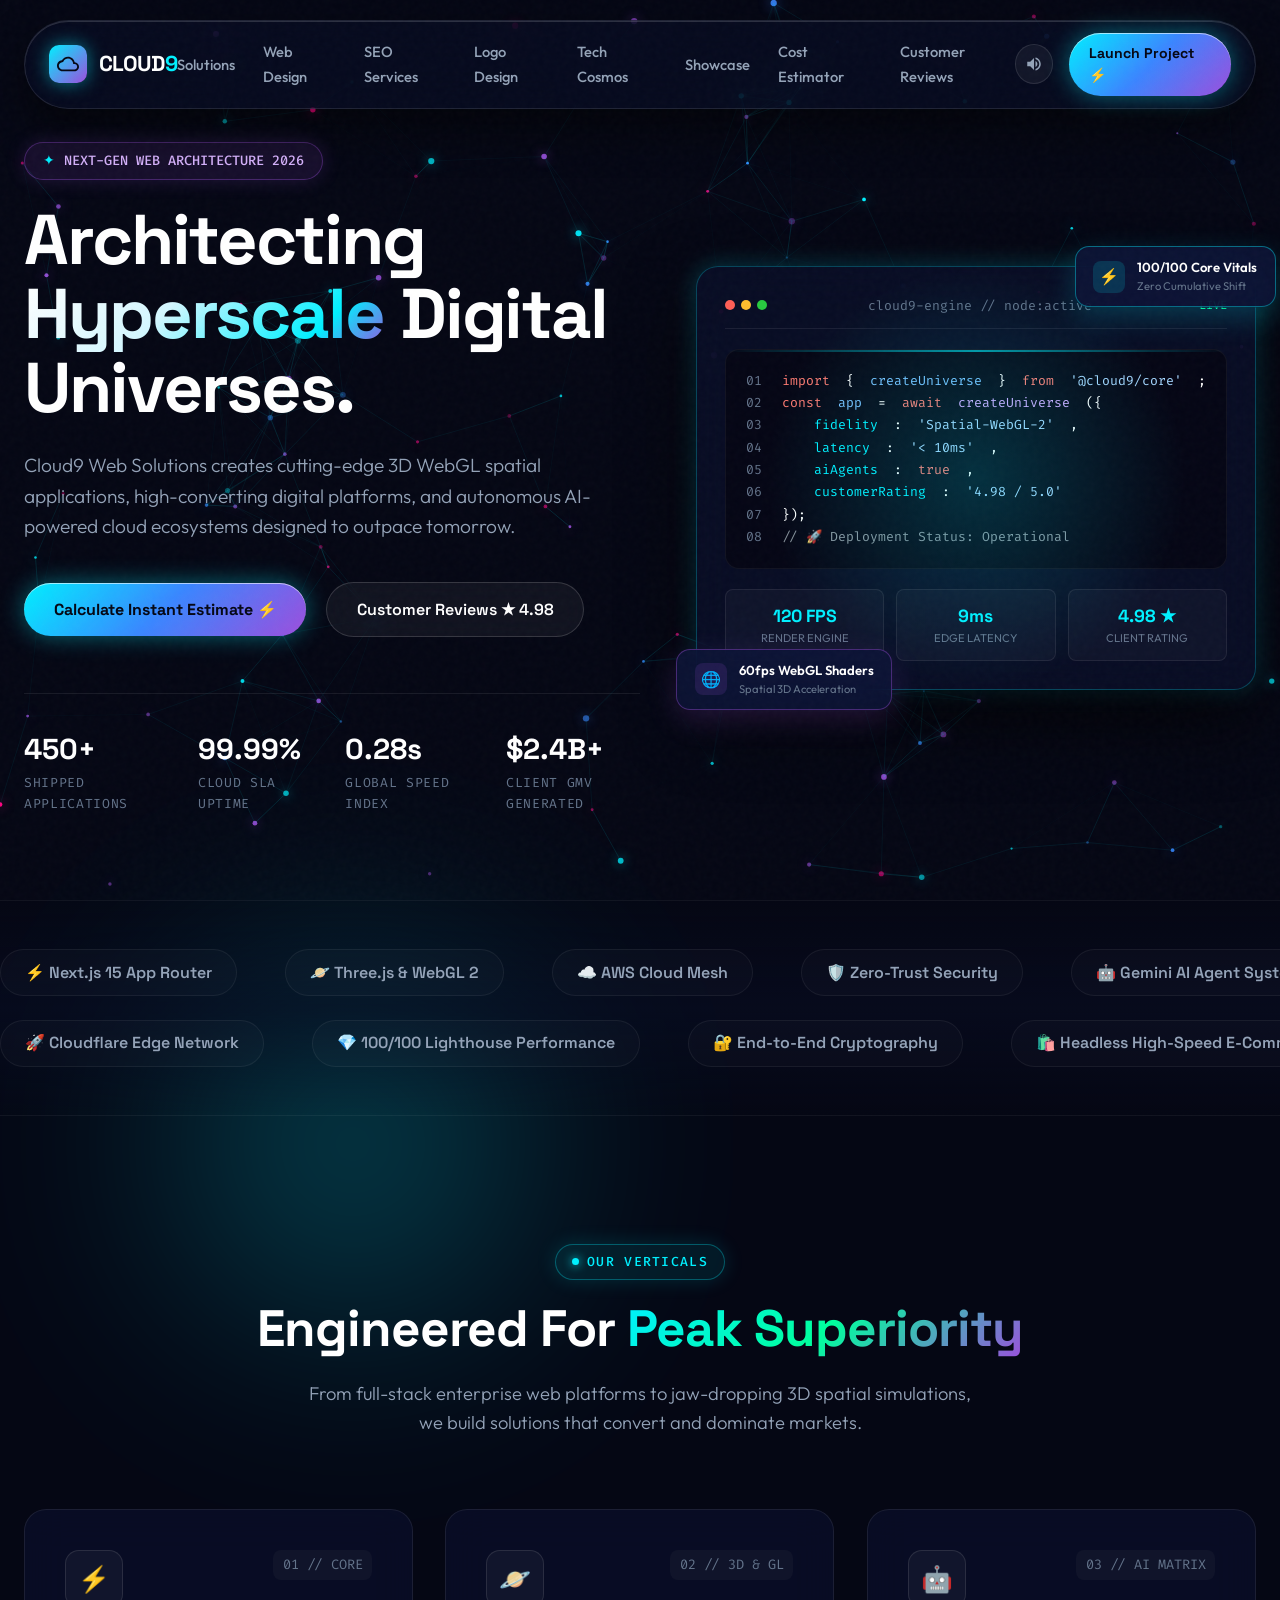
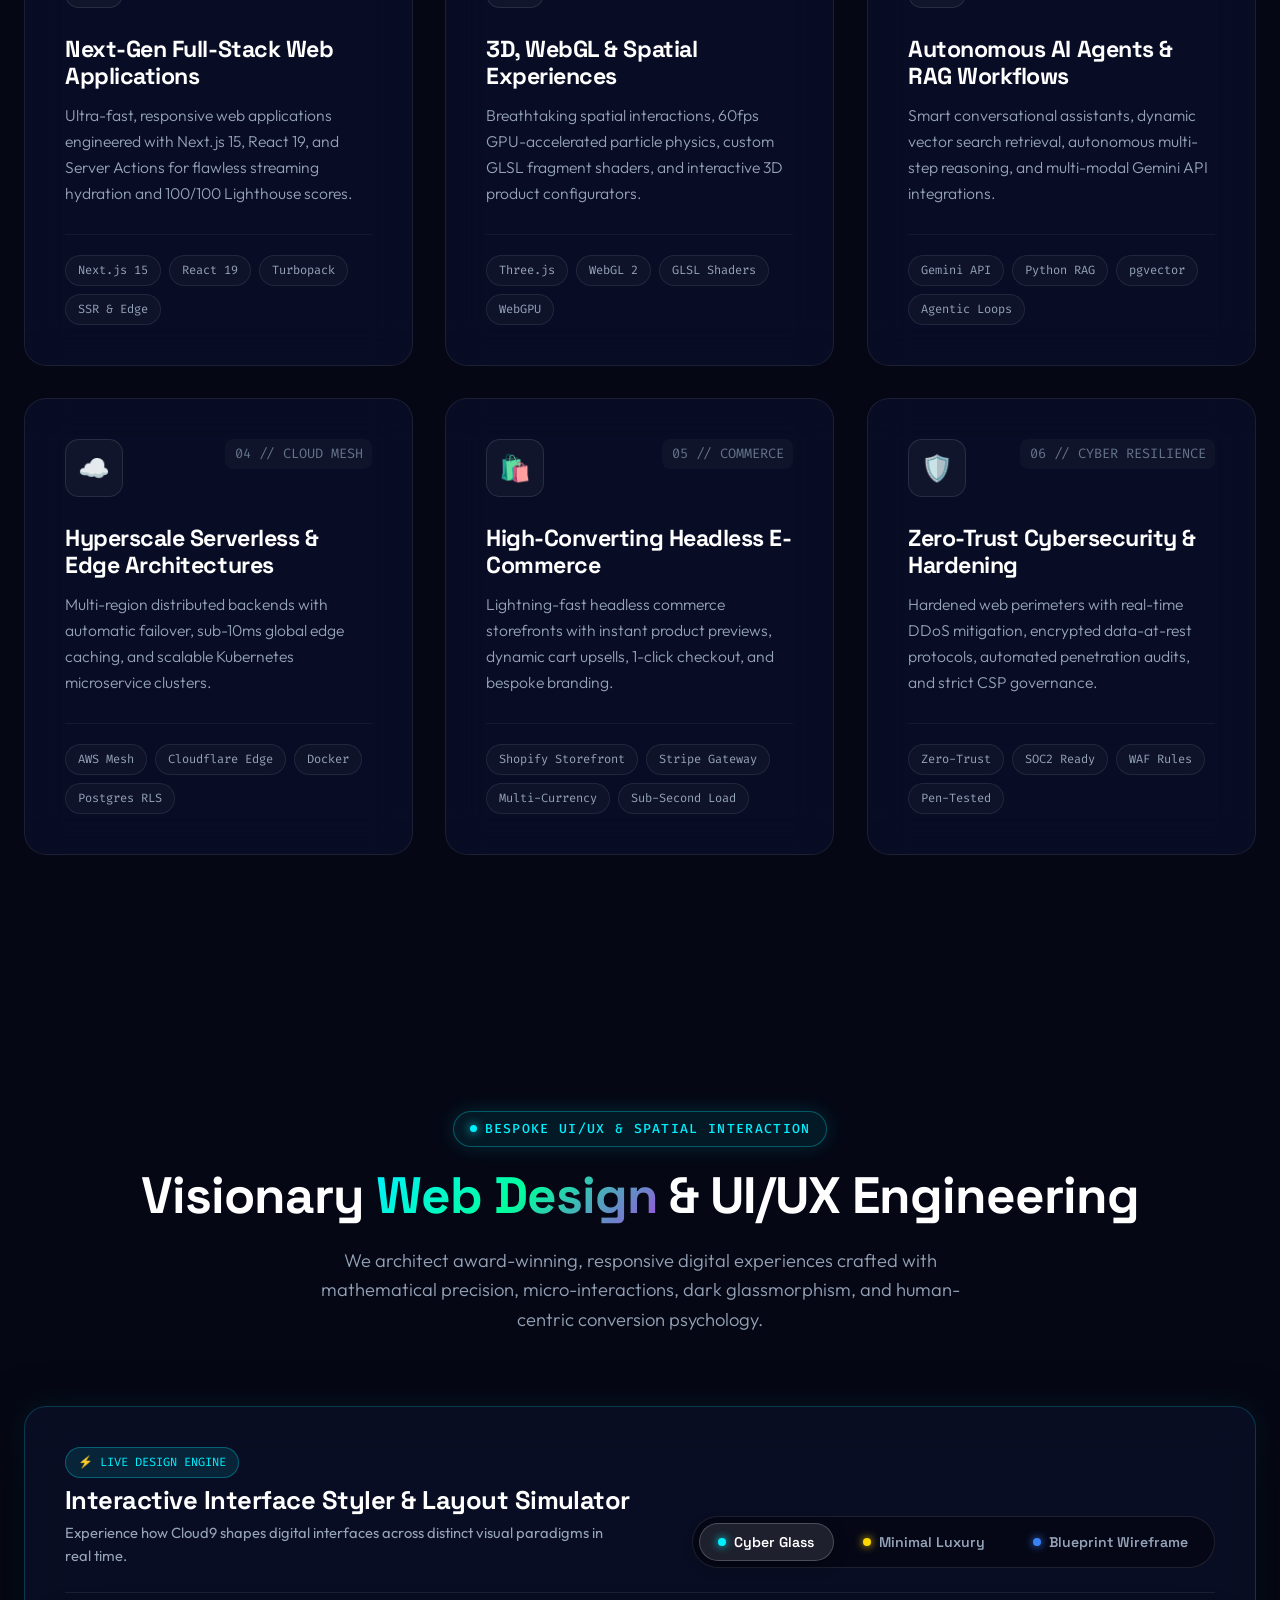
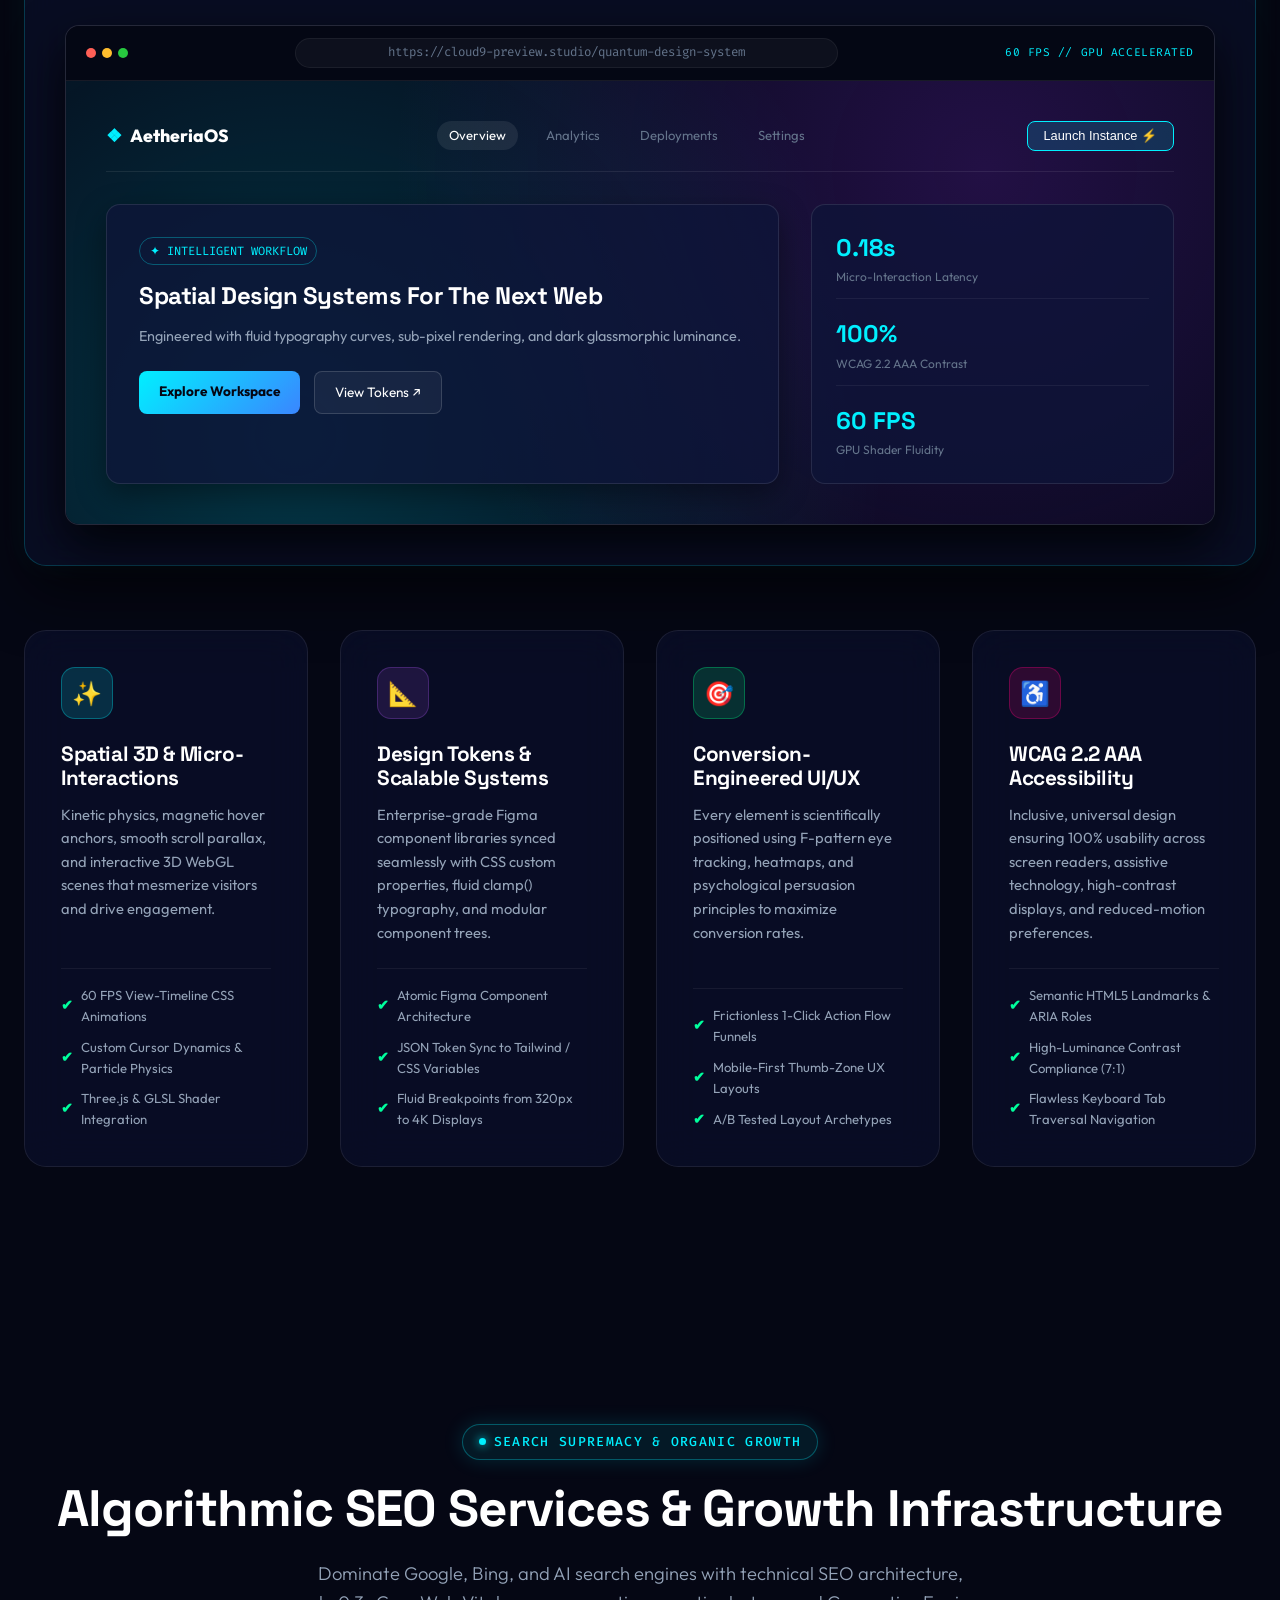
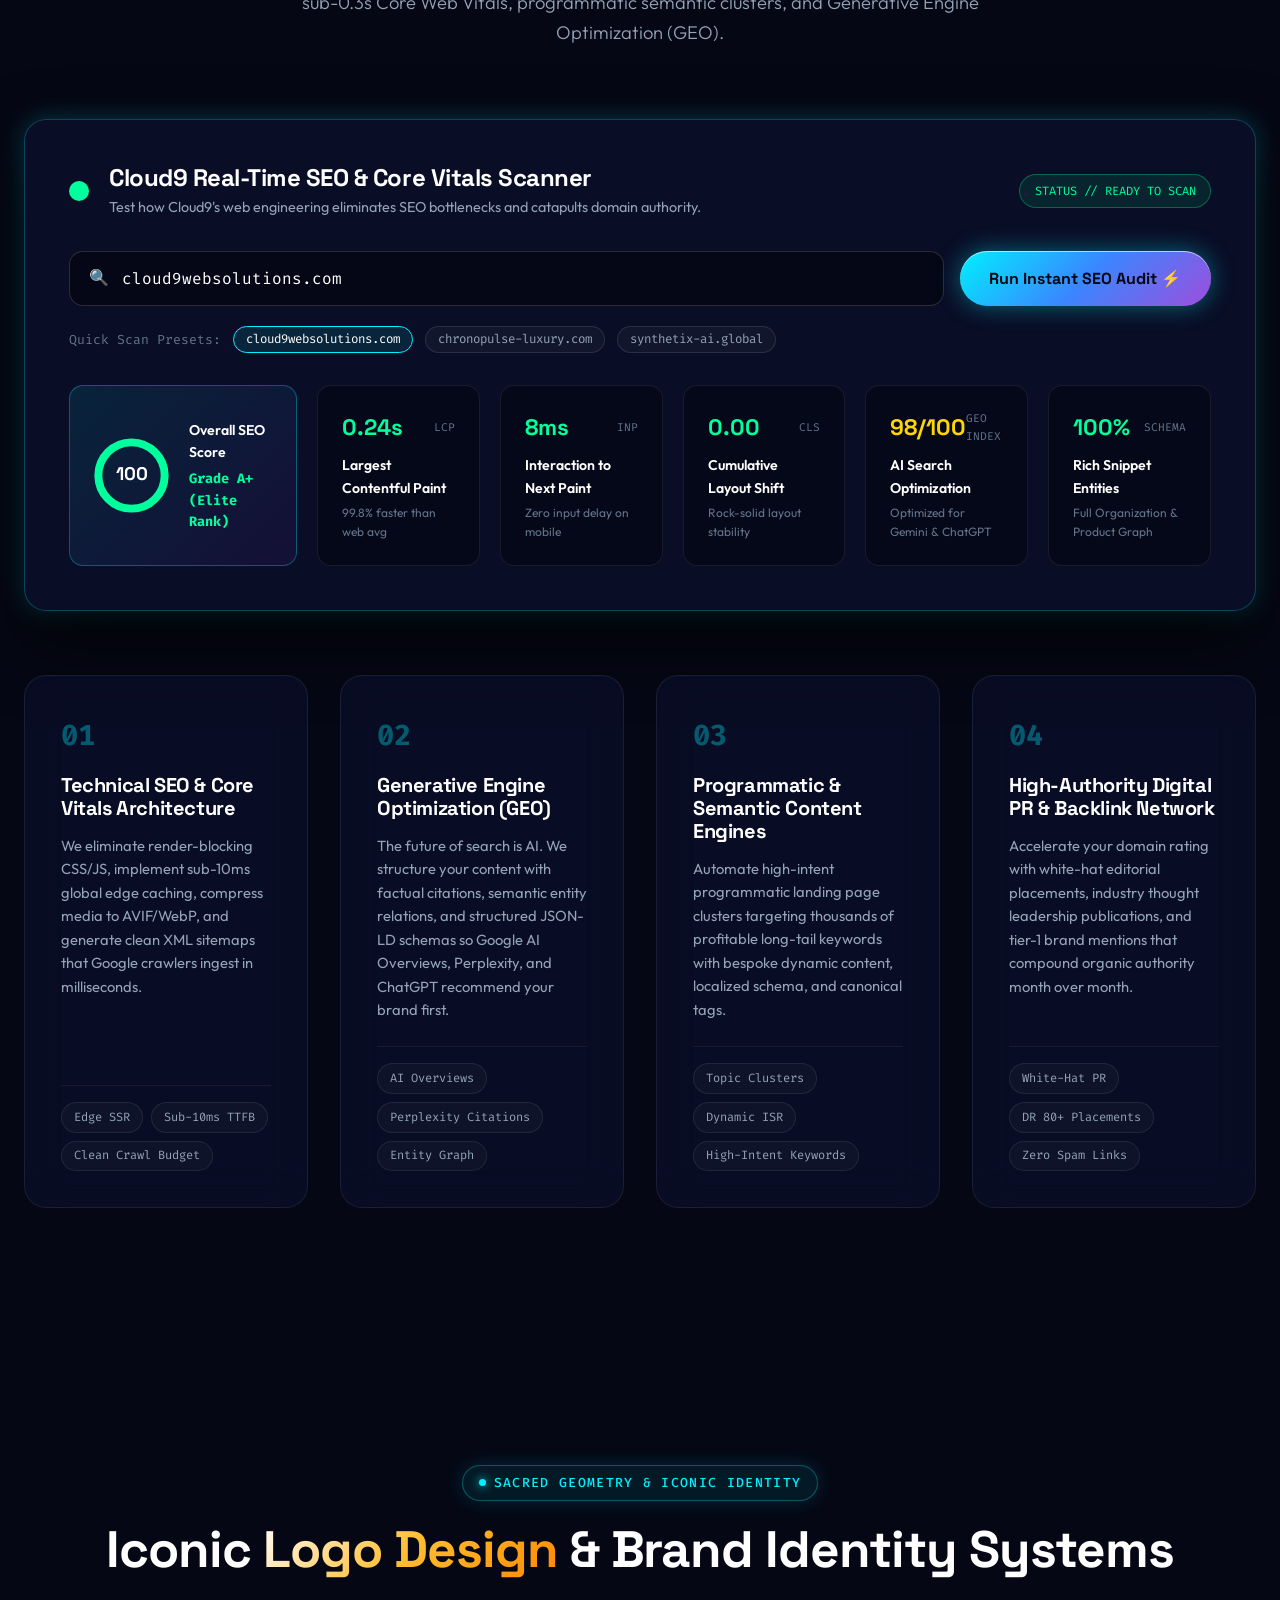
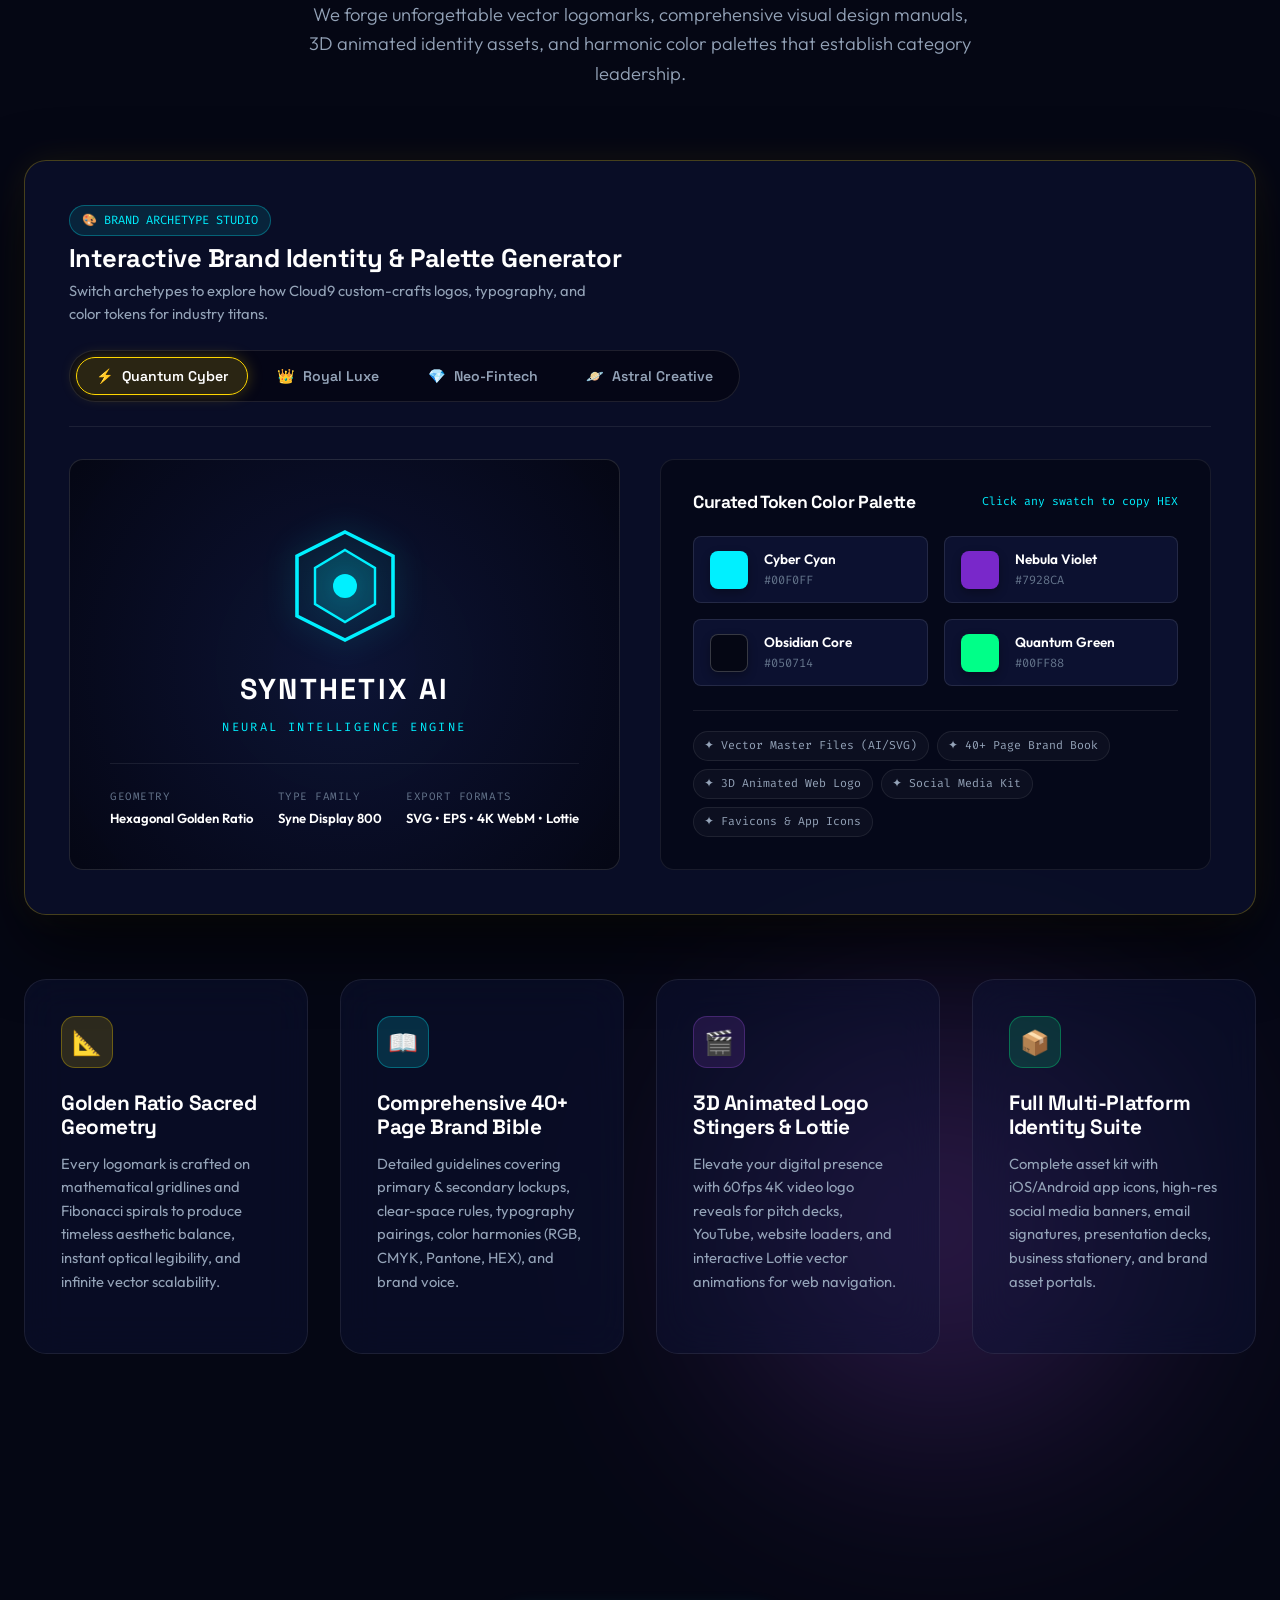
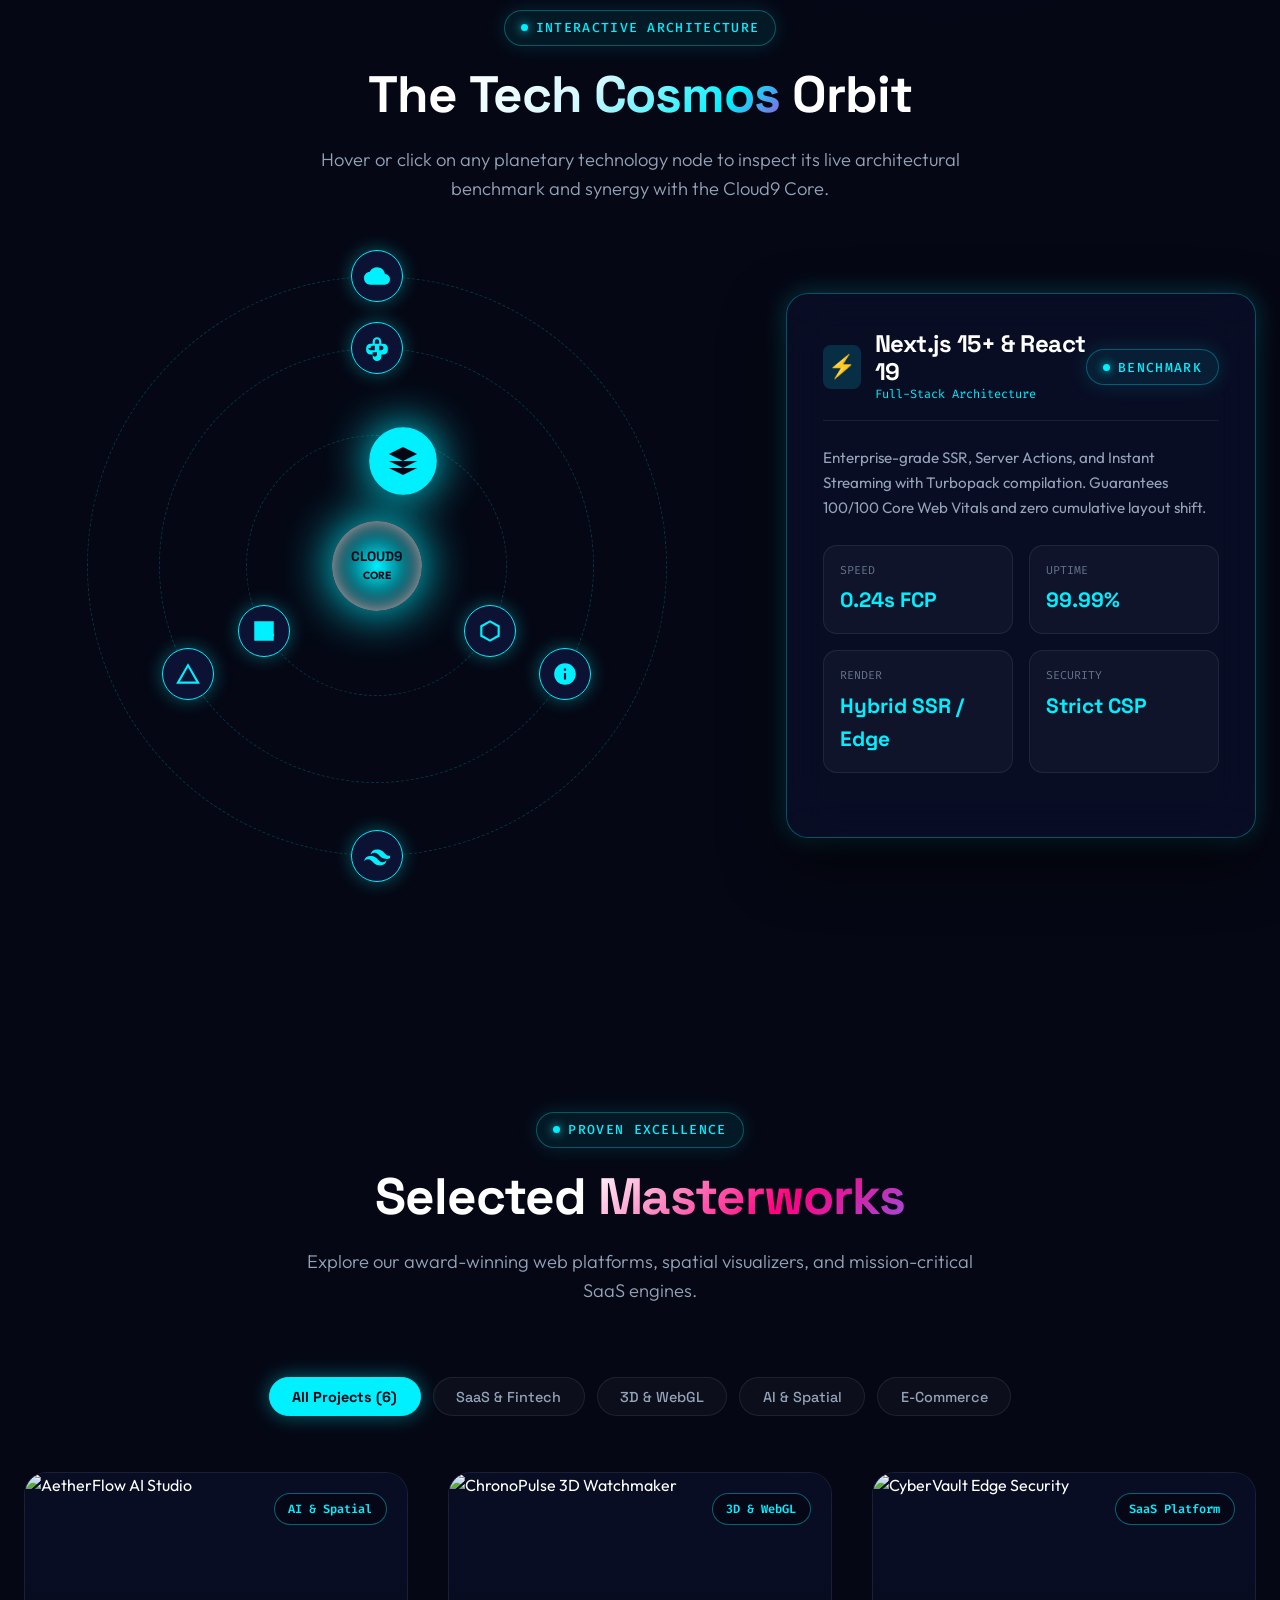
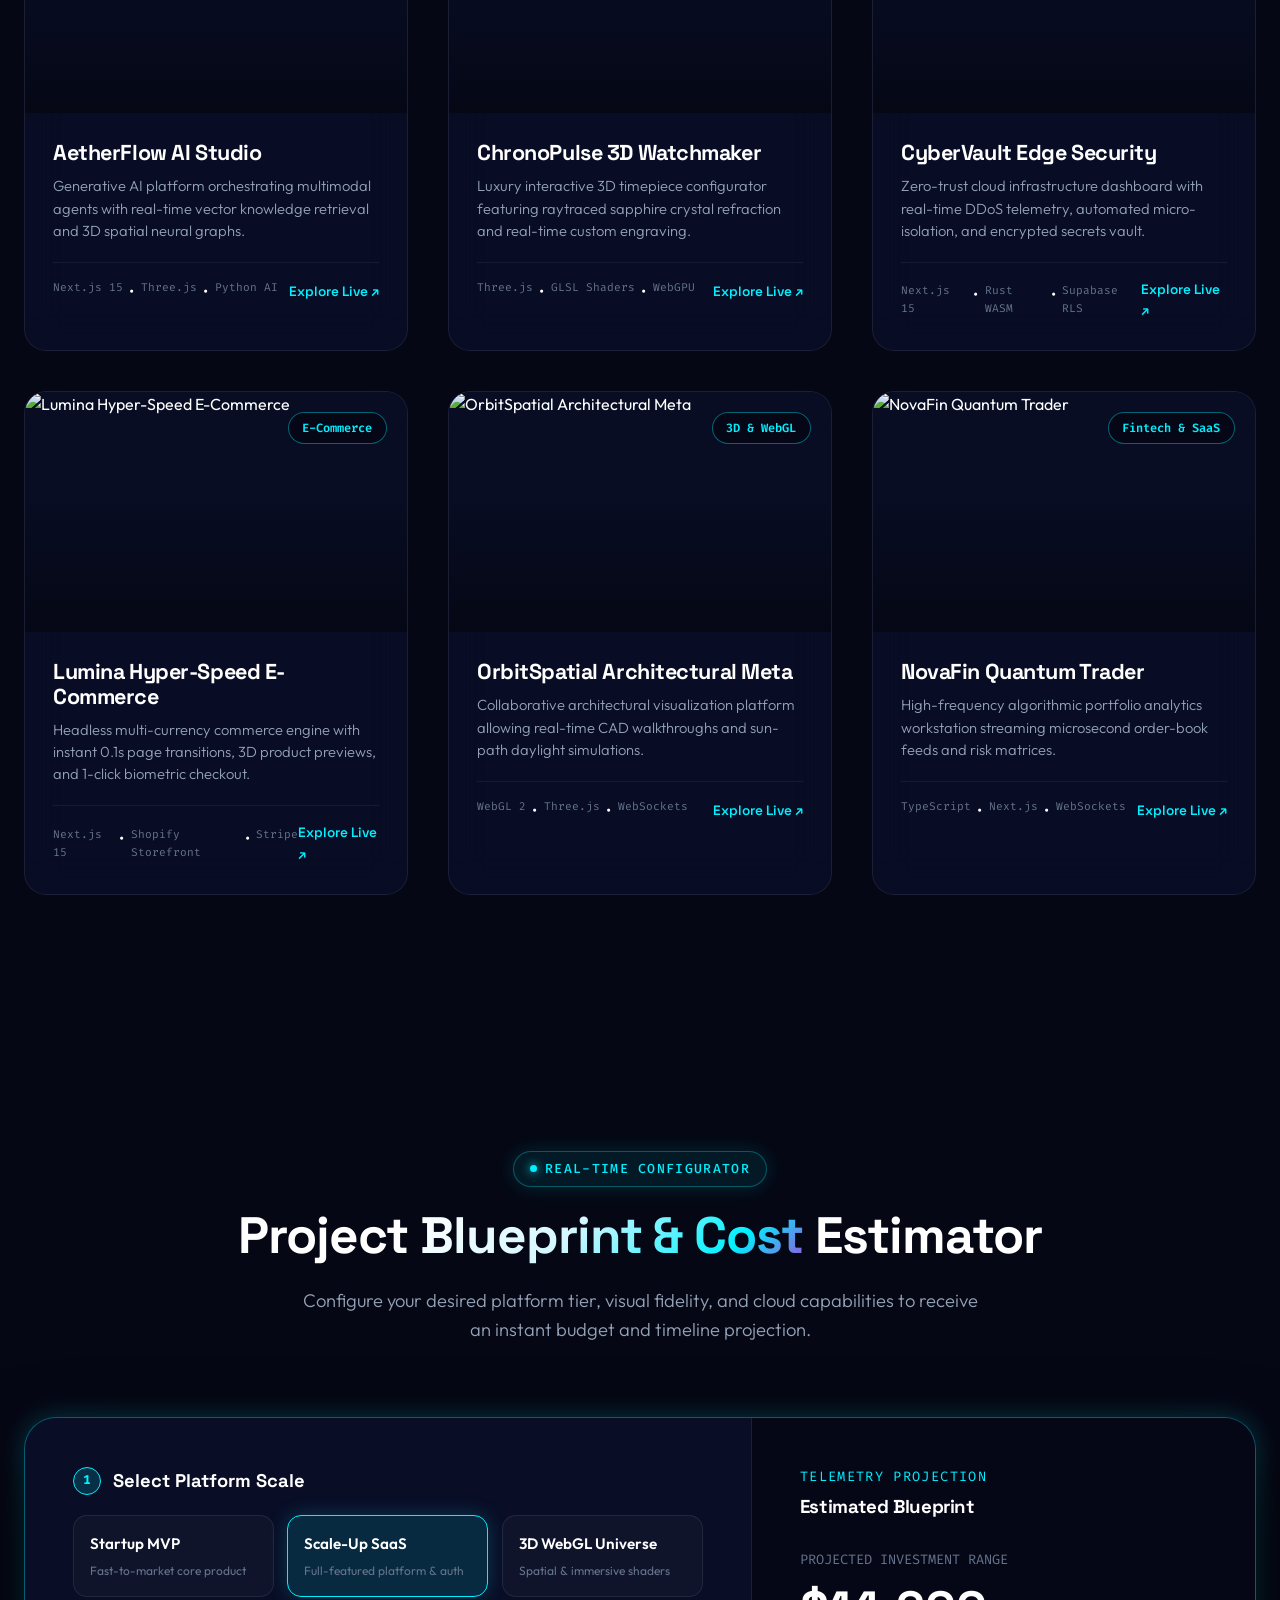
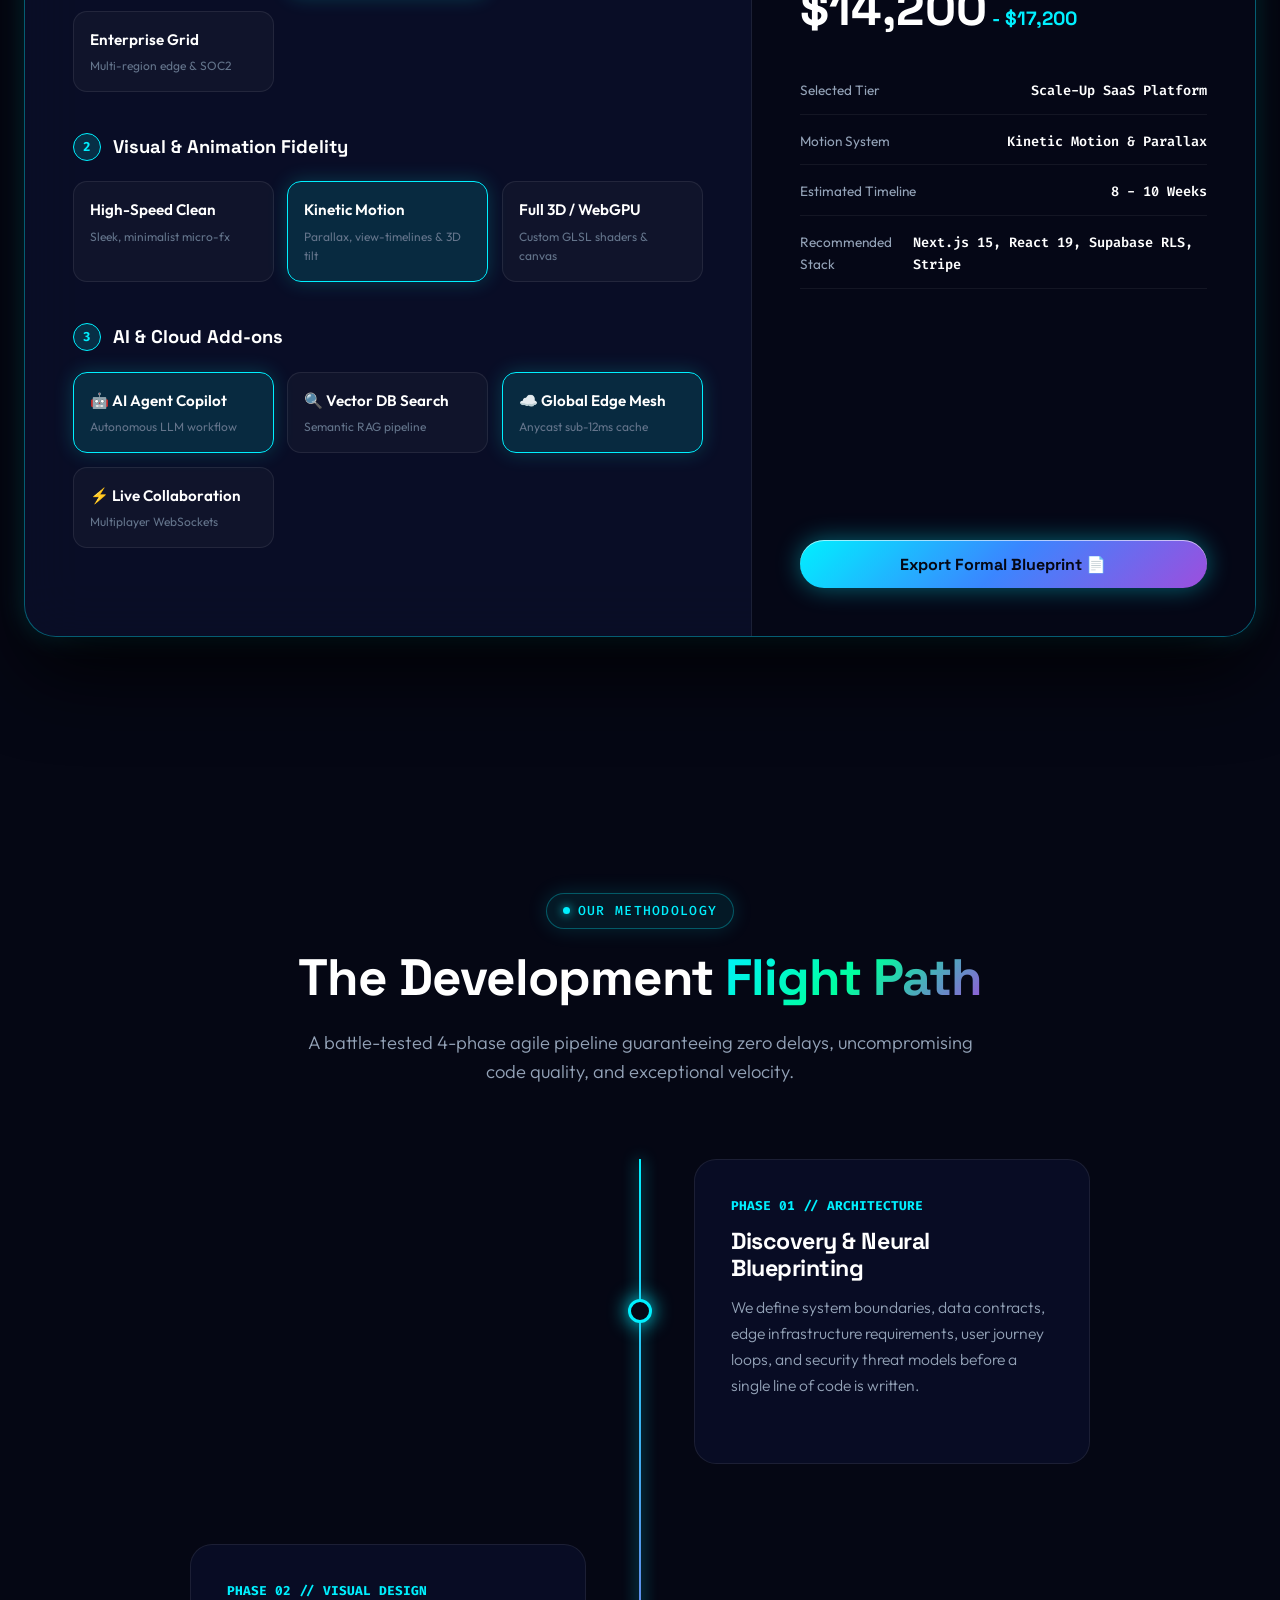
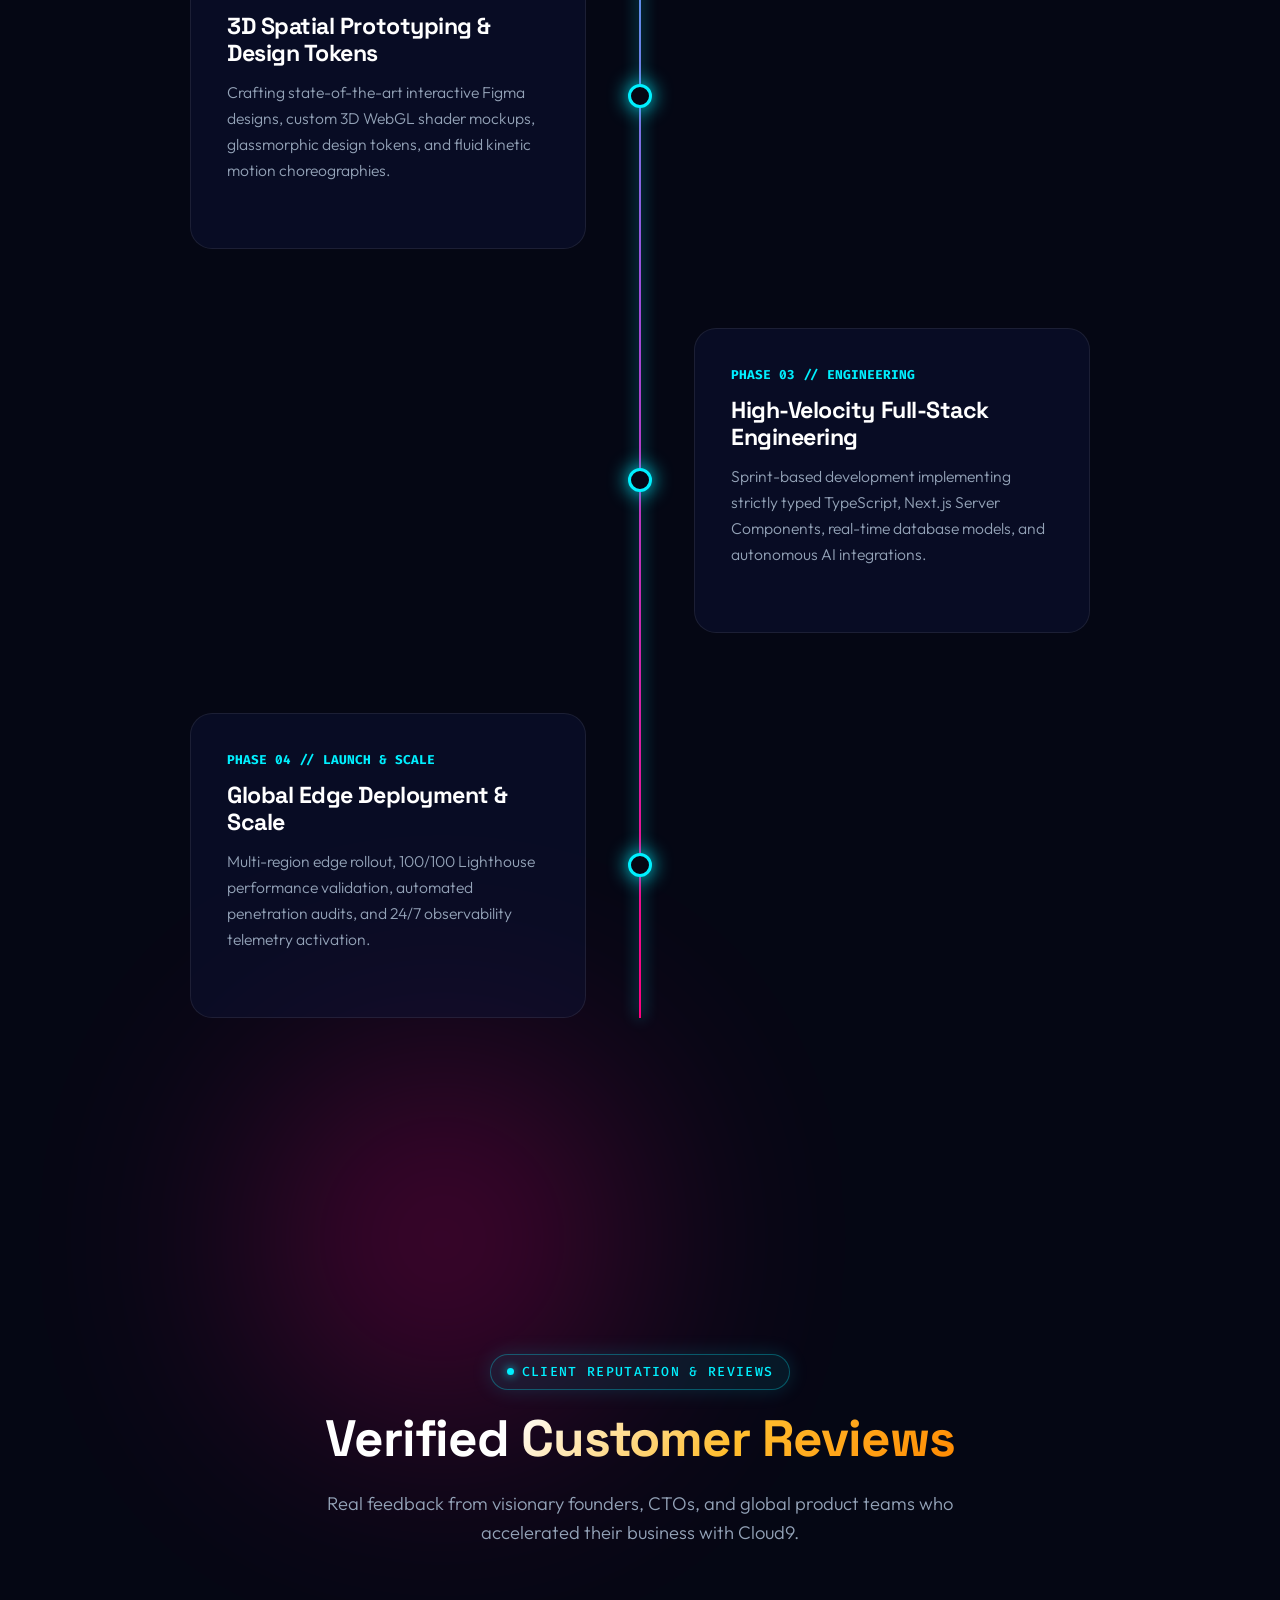
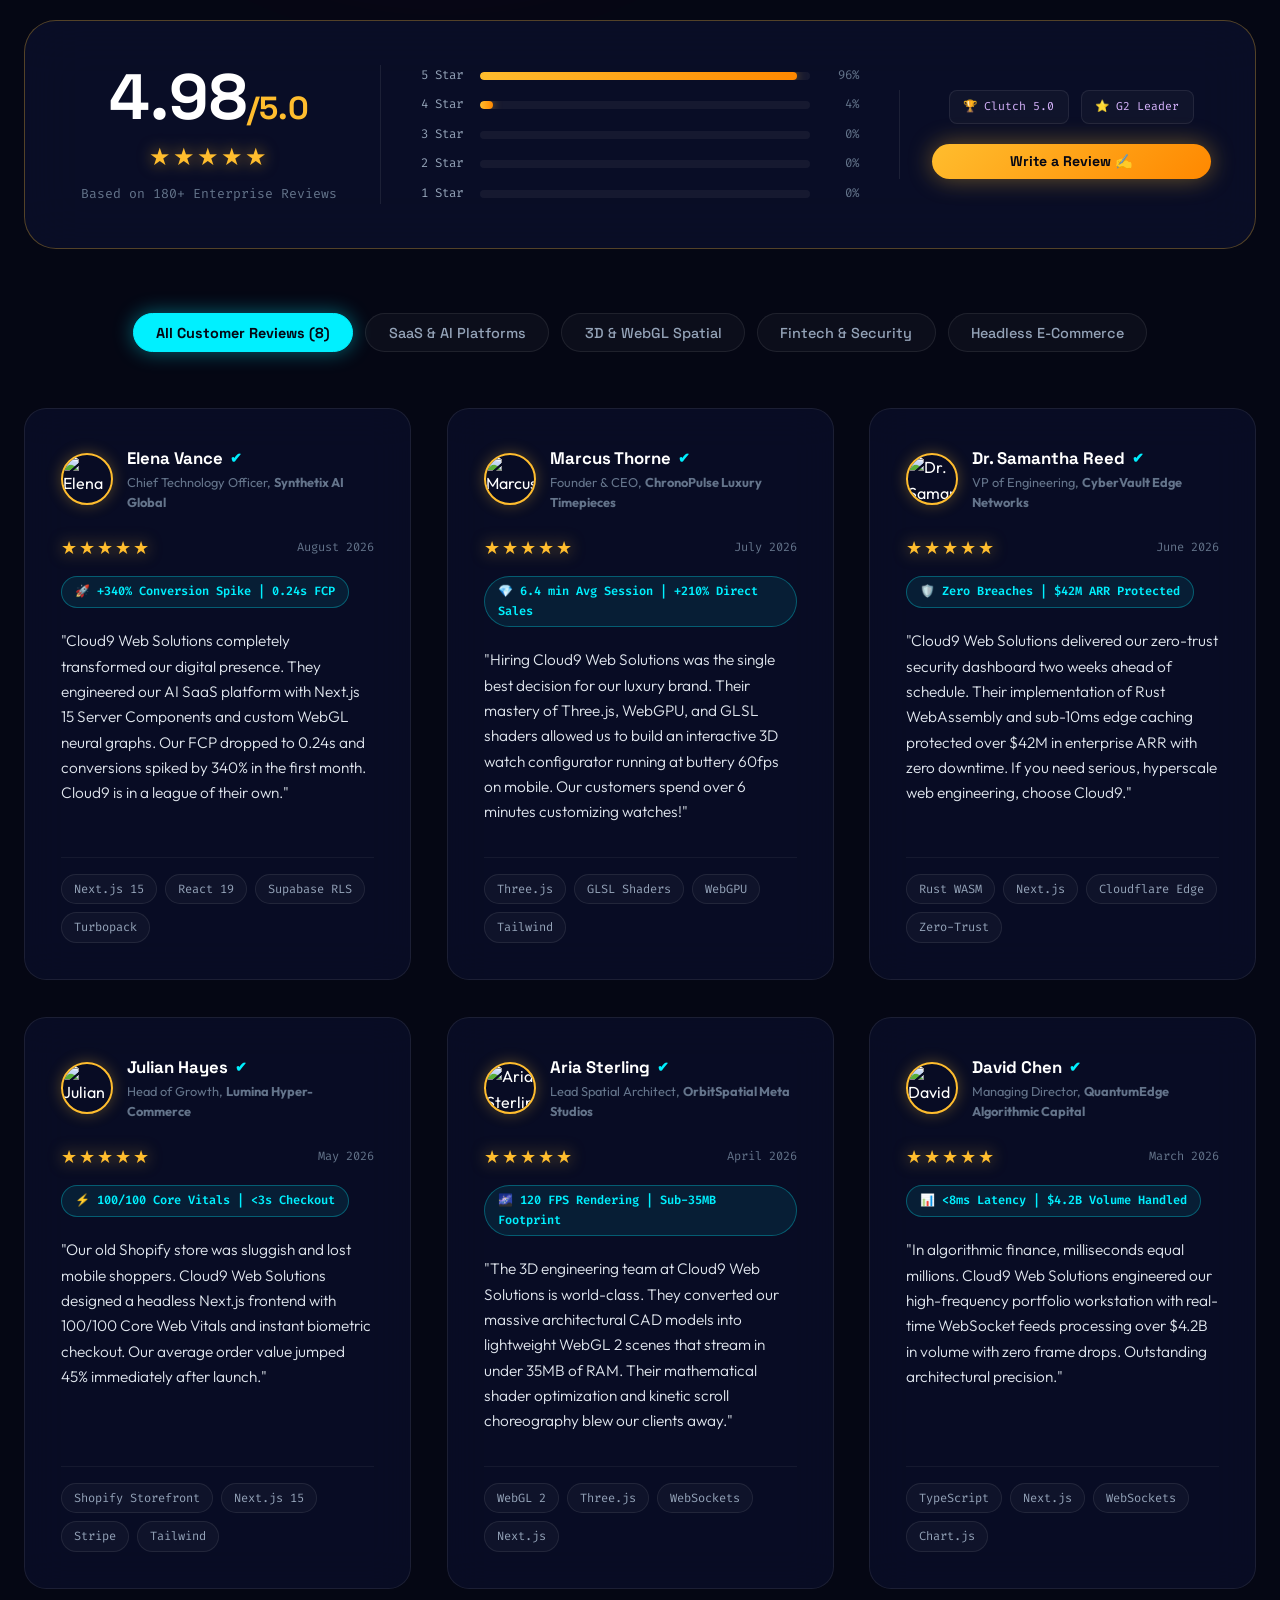
==== commit 0e3013c8: "Security: Add upgrade-insecure-requests CSP meta tag for SSL enforcement" ====
--- a/index.html
+++ b/index.html
@@ -3,6 +3,7 @@
 <head>
   <meta charset="UTF-8">
   <meta name="viewport" content="width=device-width, initial-scale=1.0">
+  <meta http-equiv="Content-Security-Policy" content="upgrade-insecure-requests">
 
   <!-- =====================================================================
        PRIMARY SEO TAGS
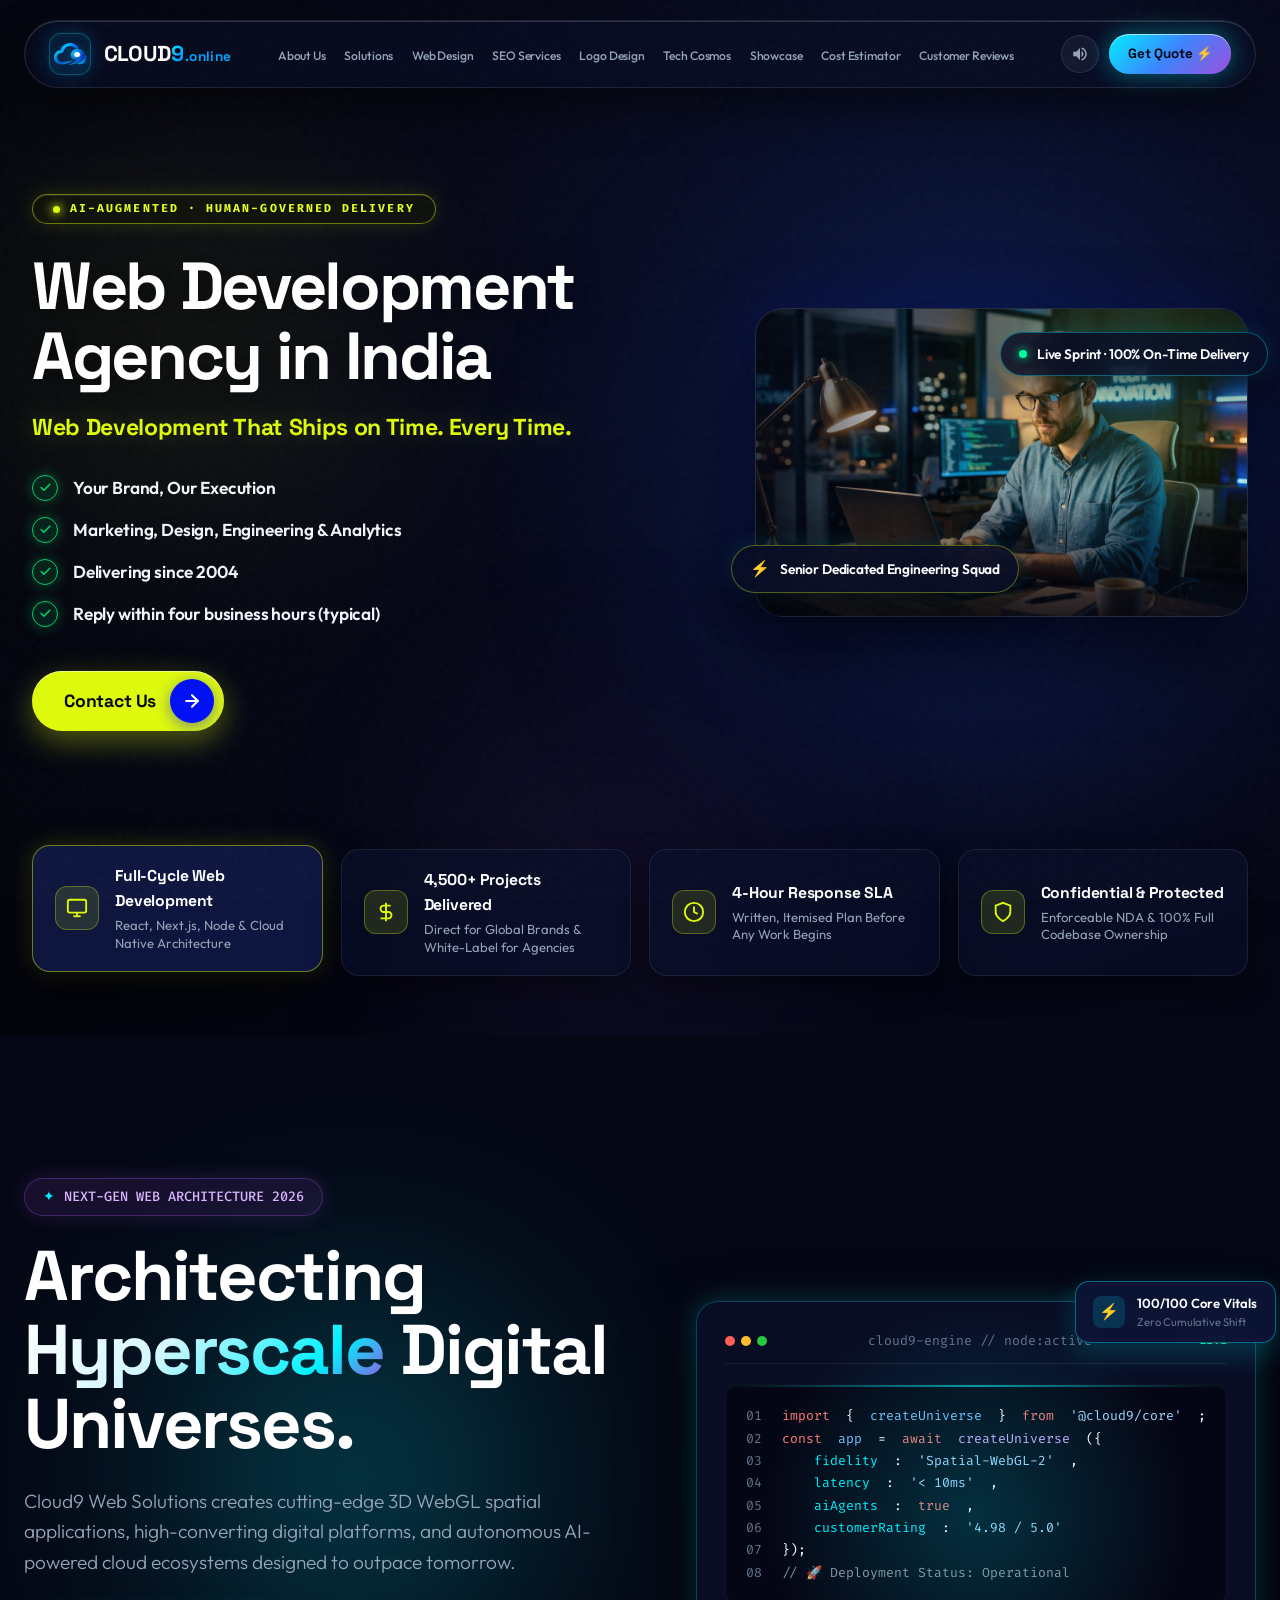
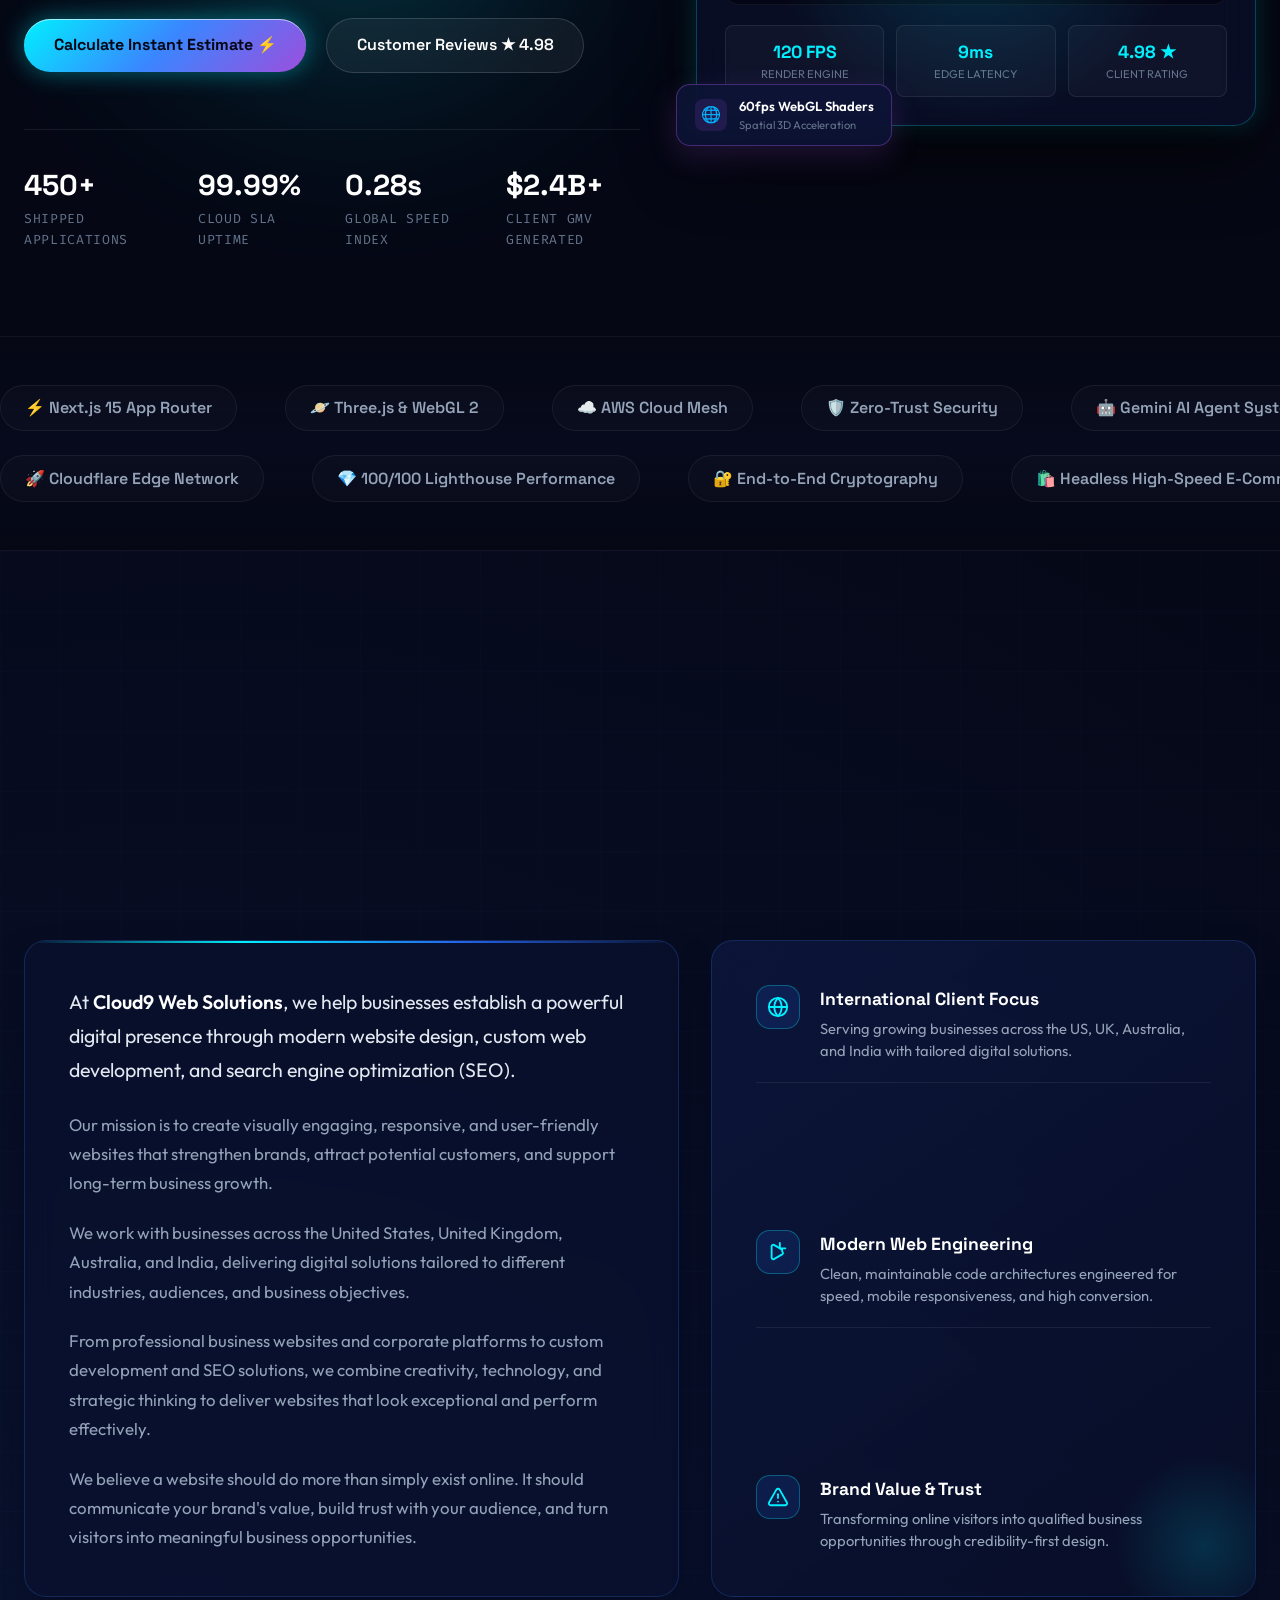
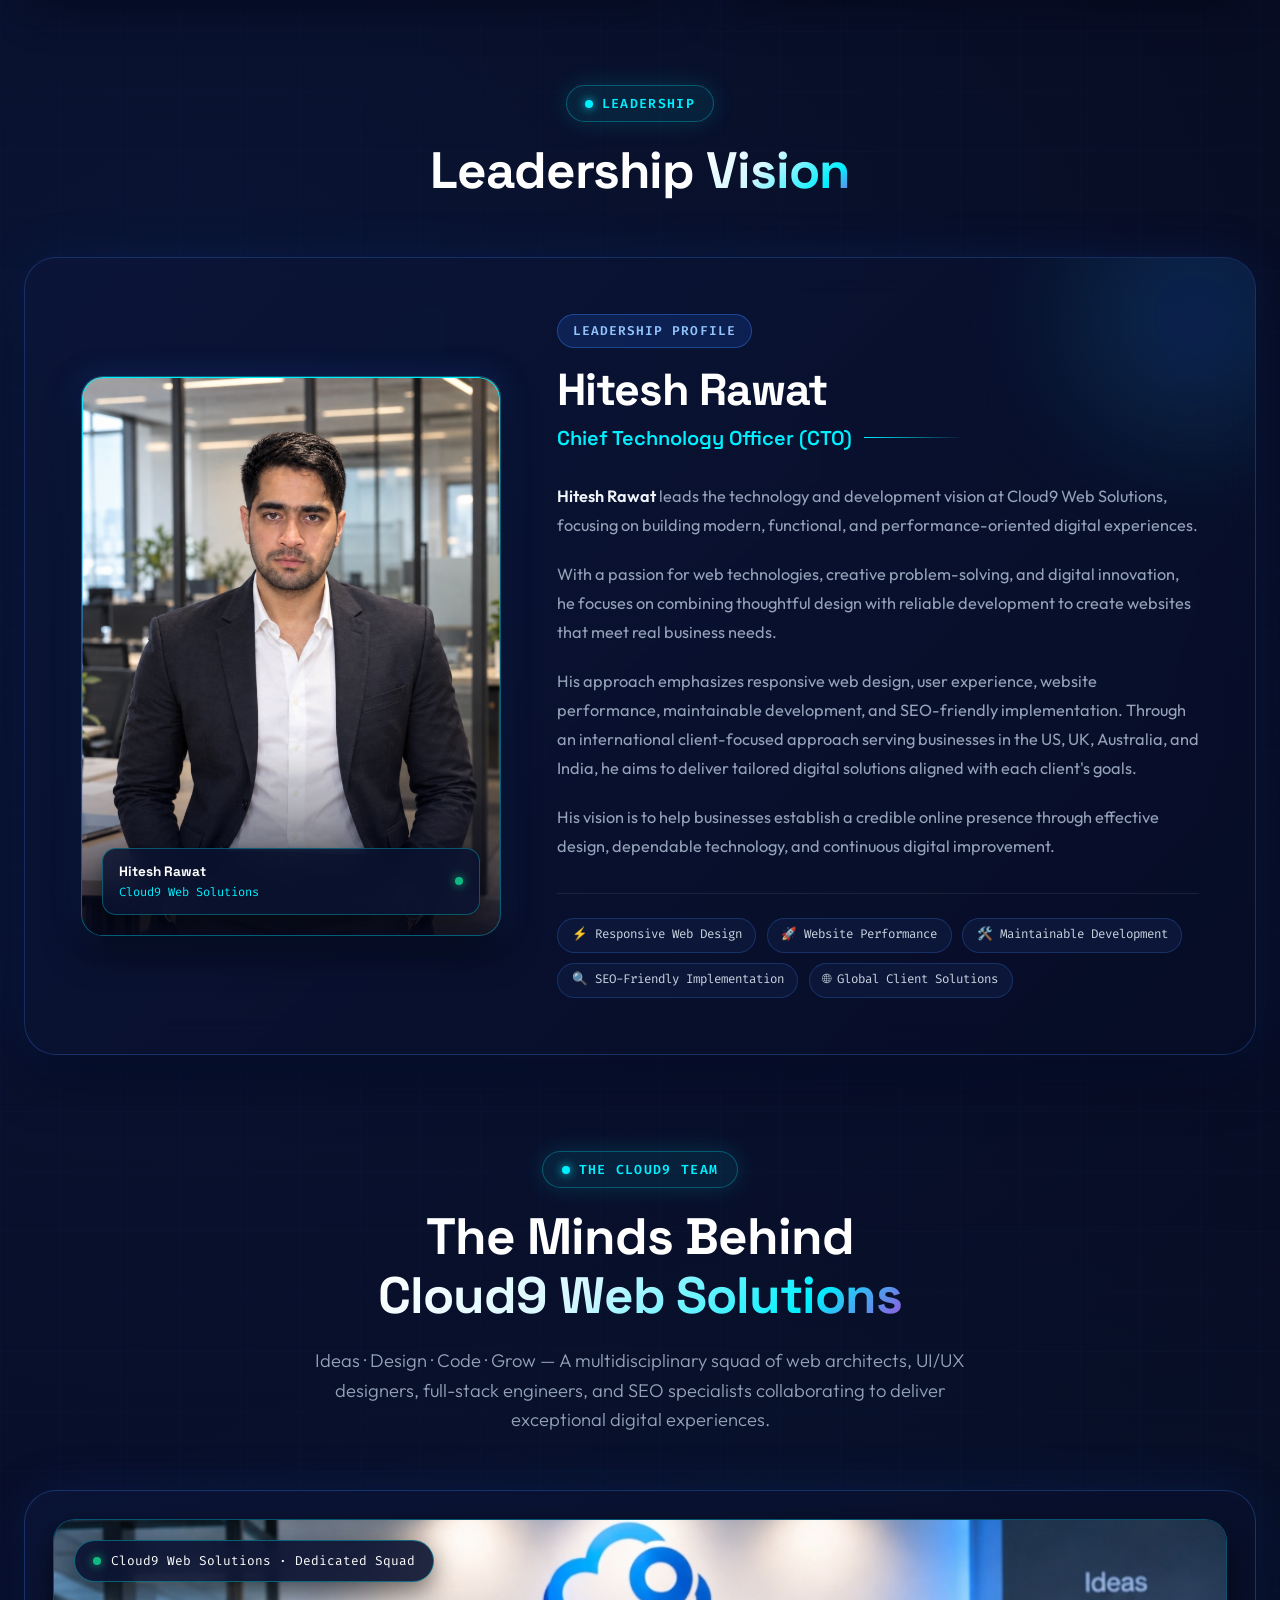
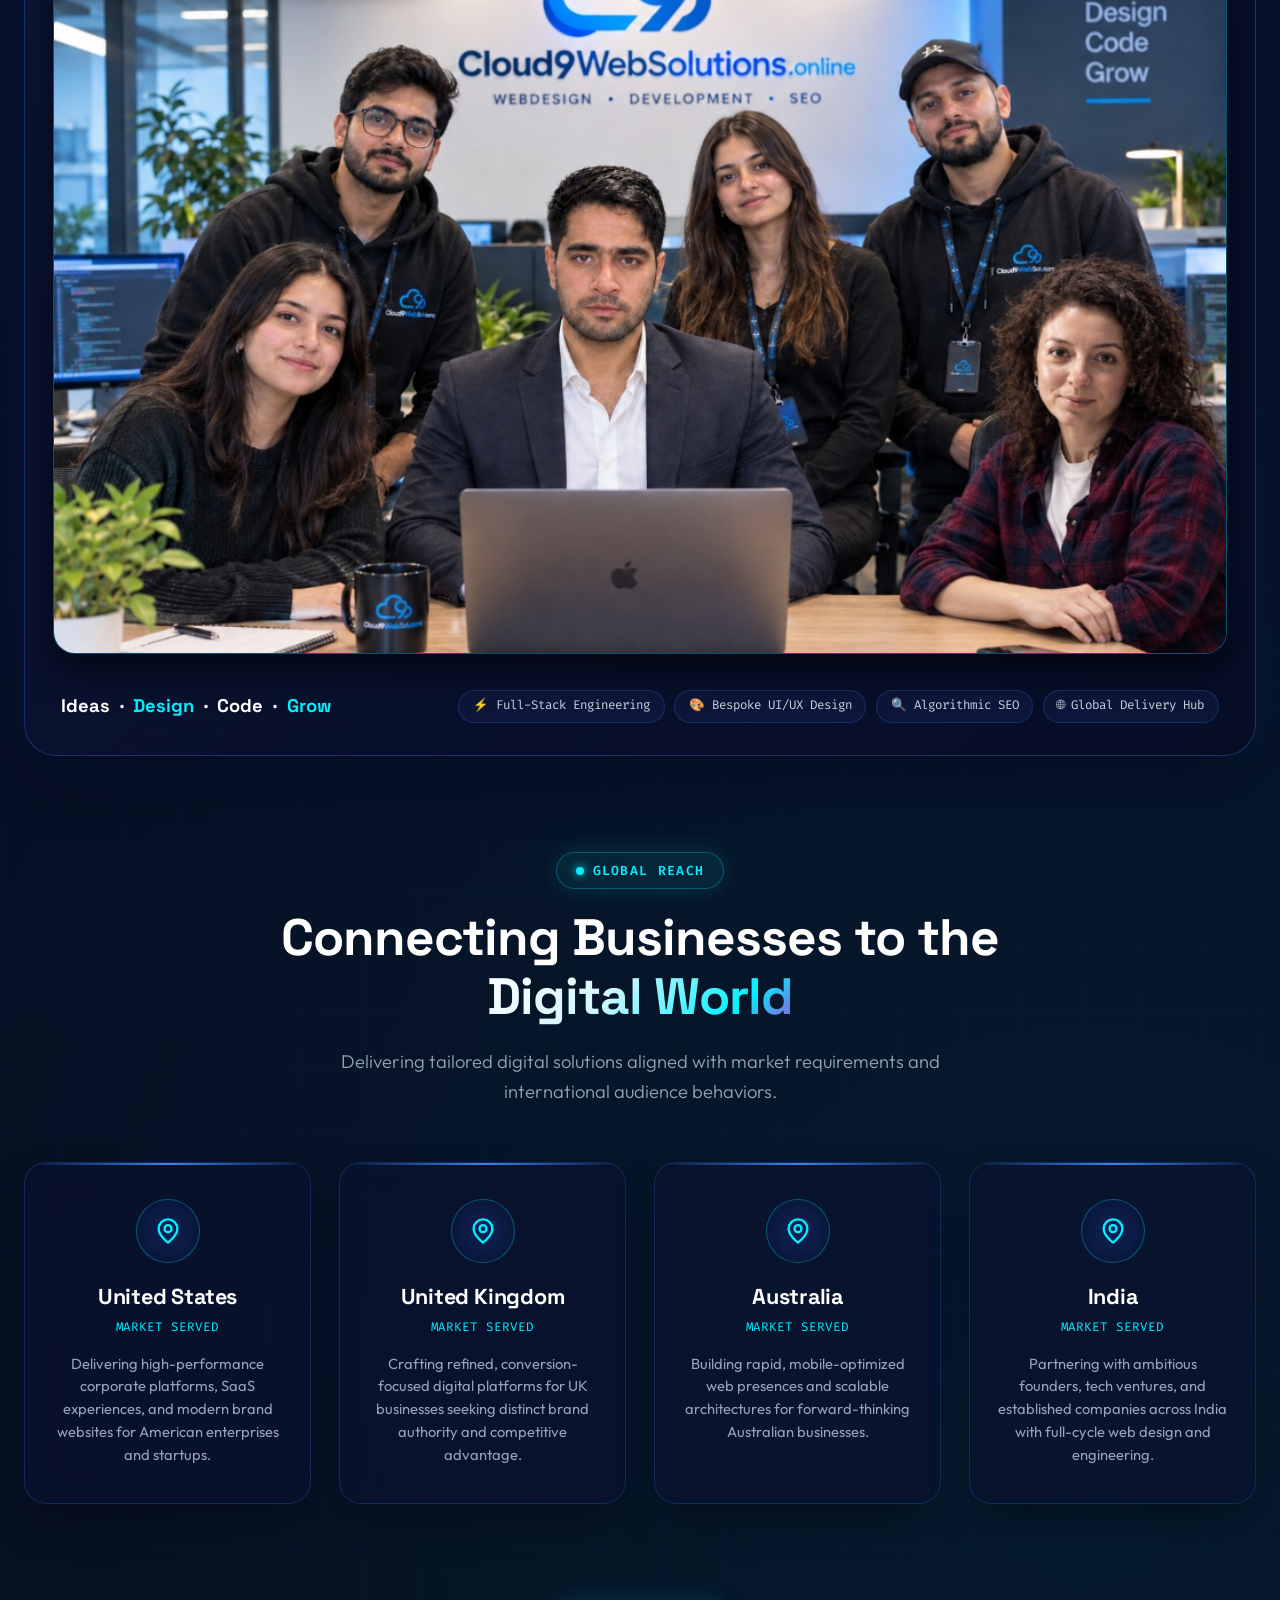
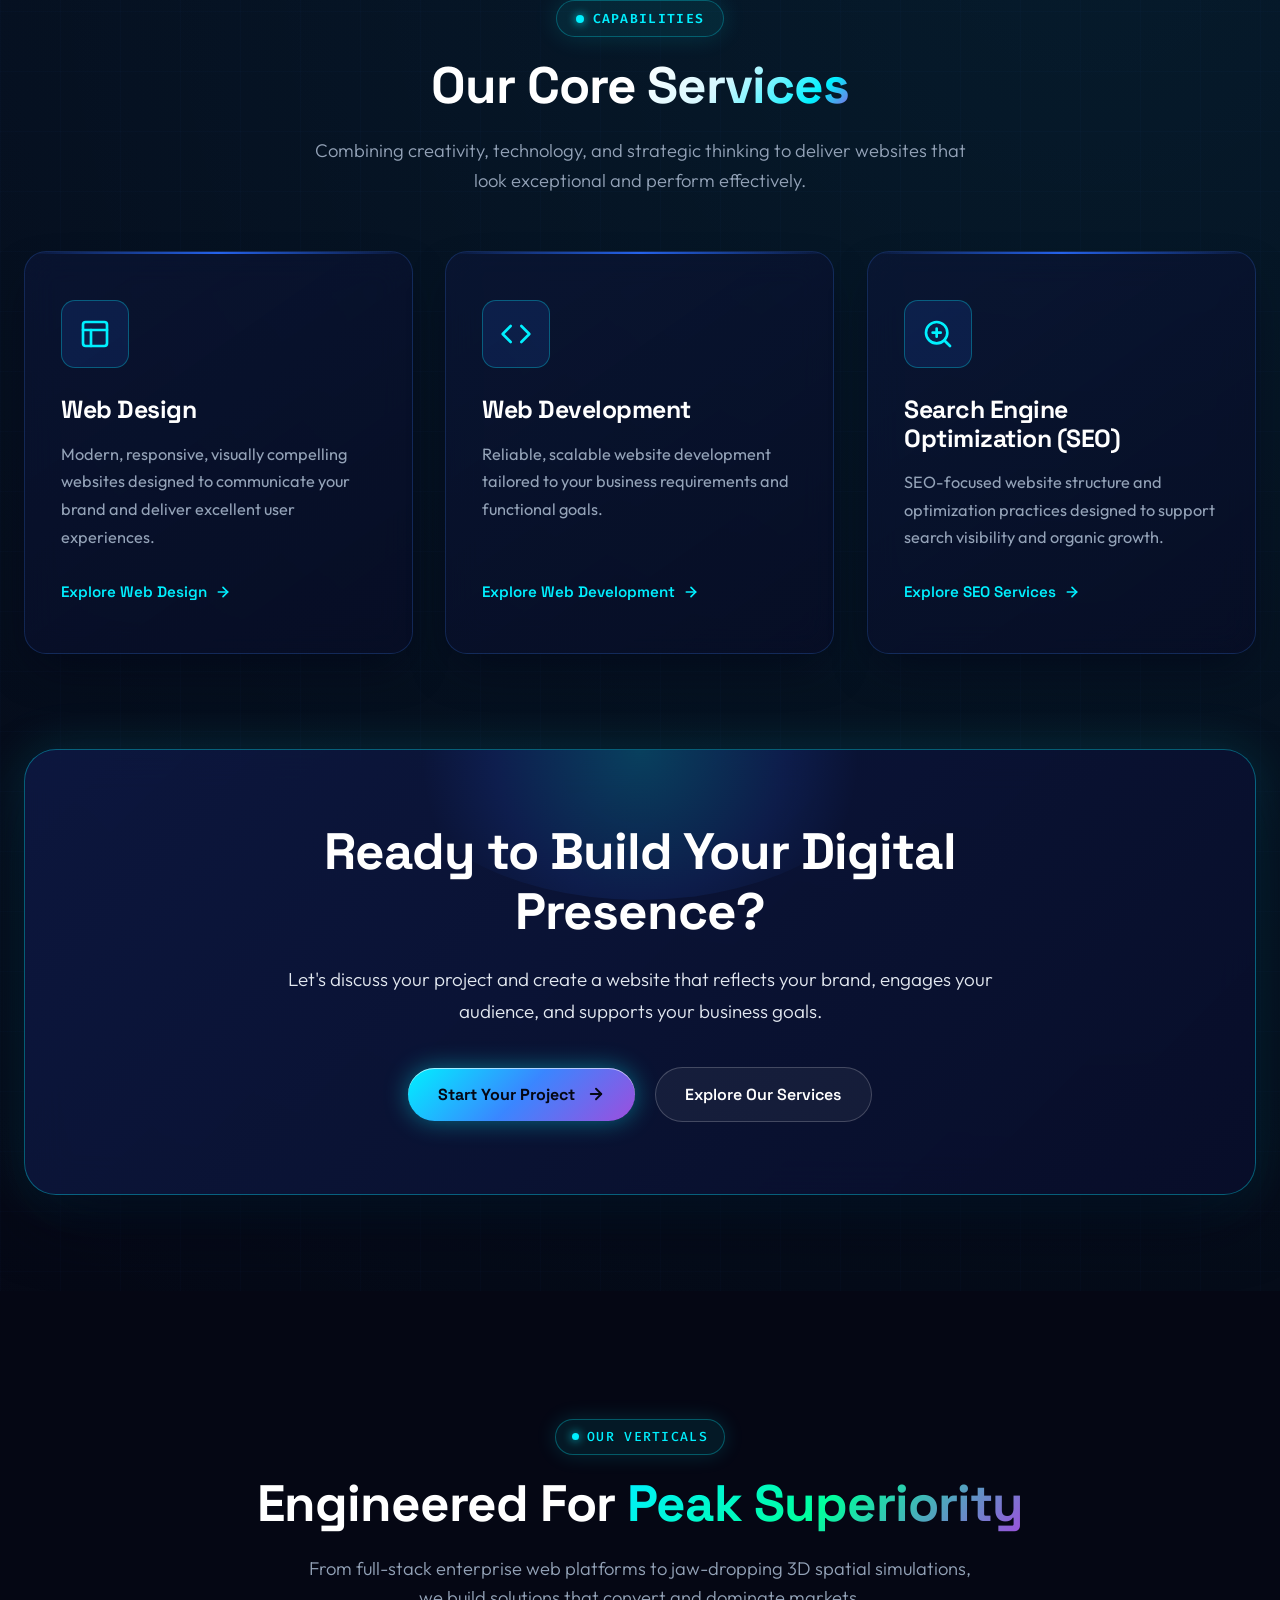
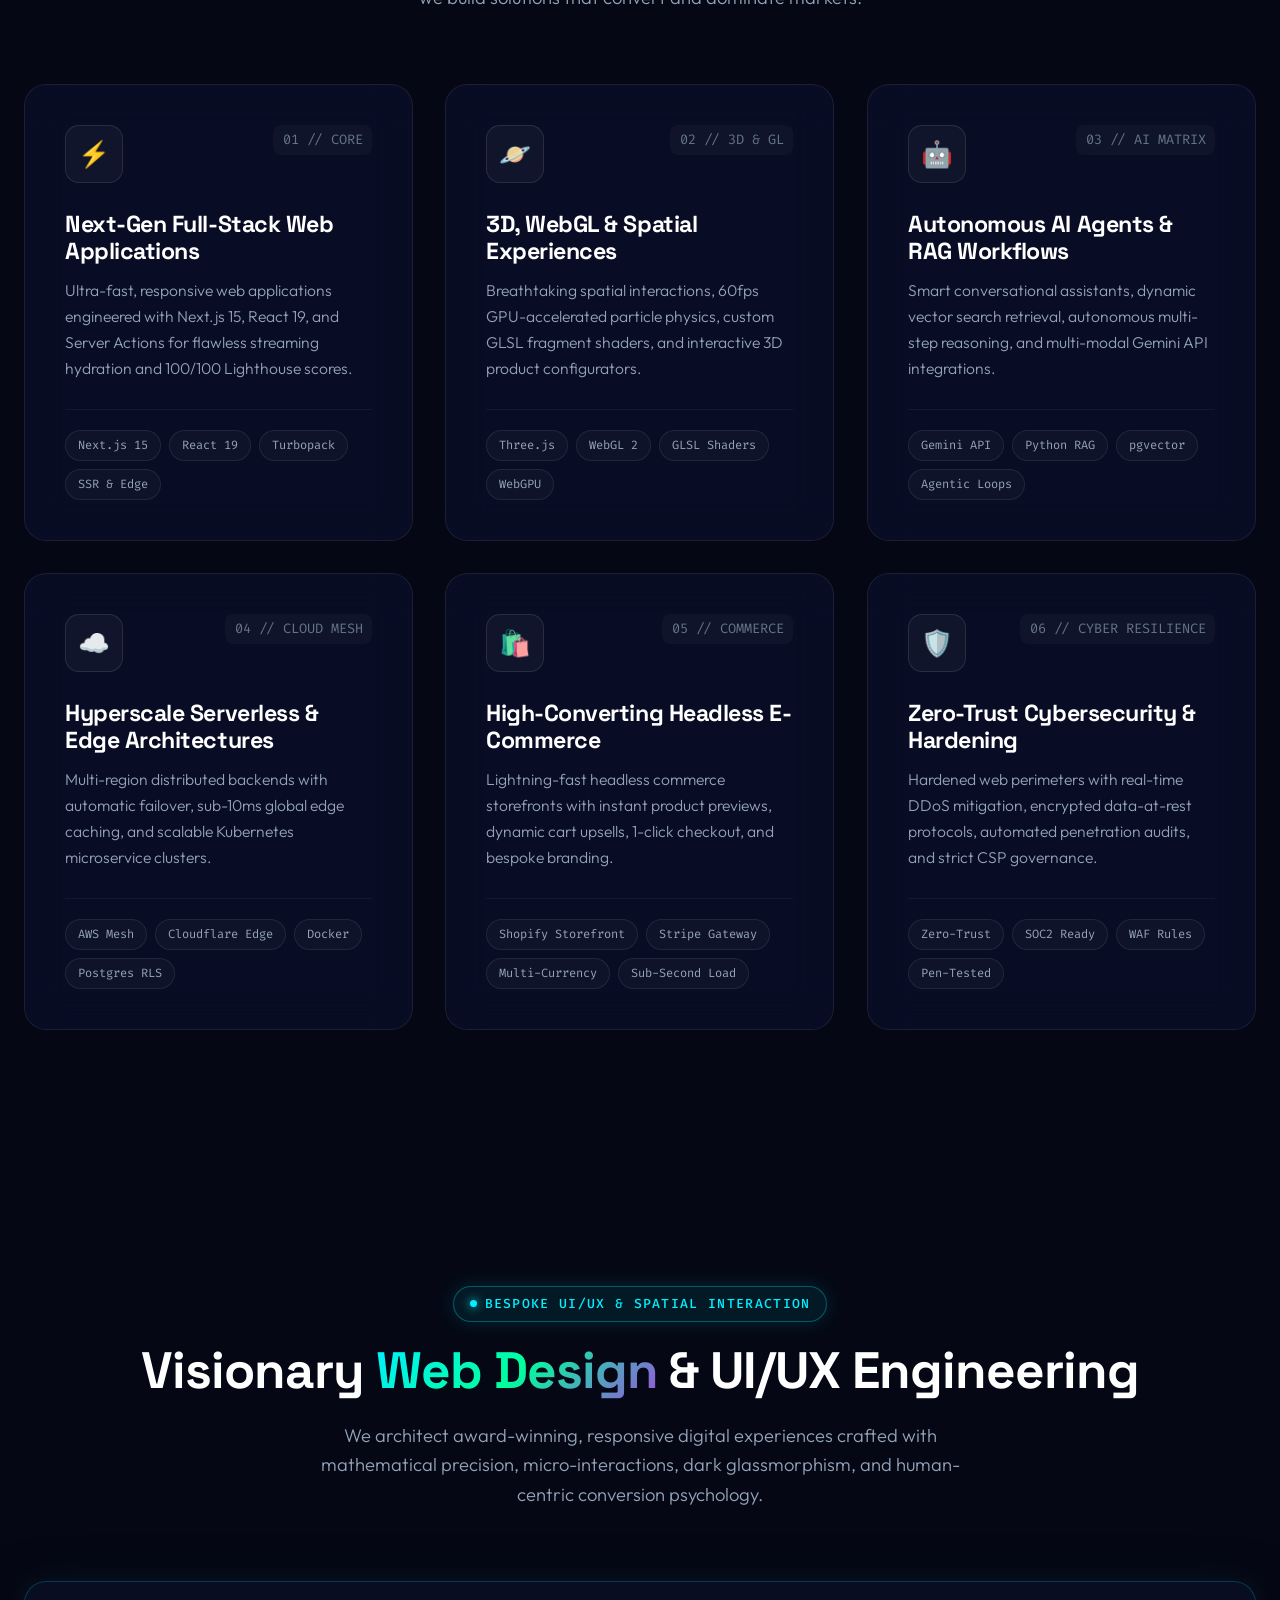
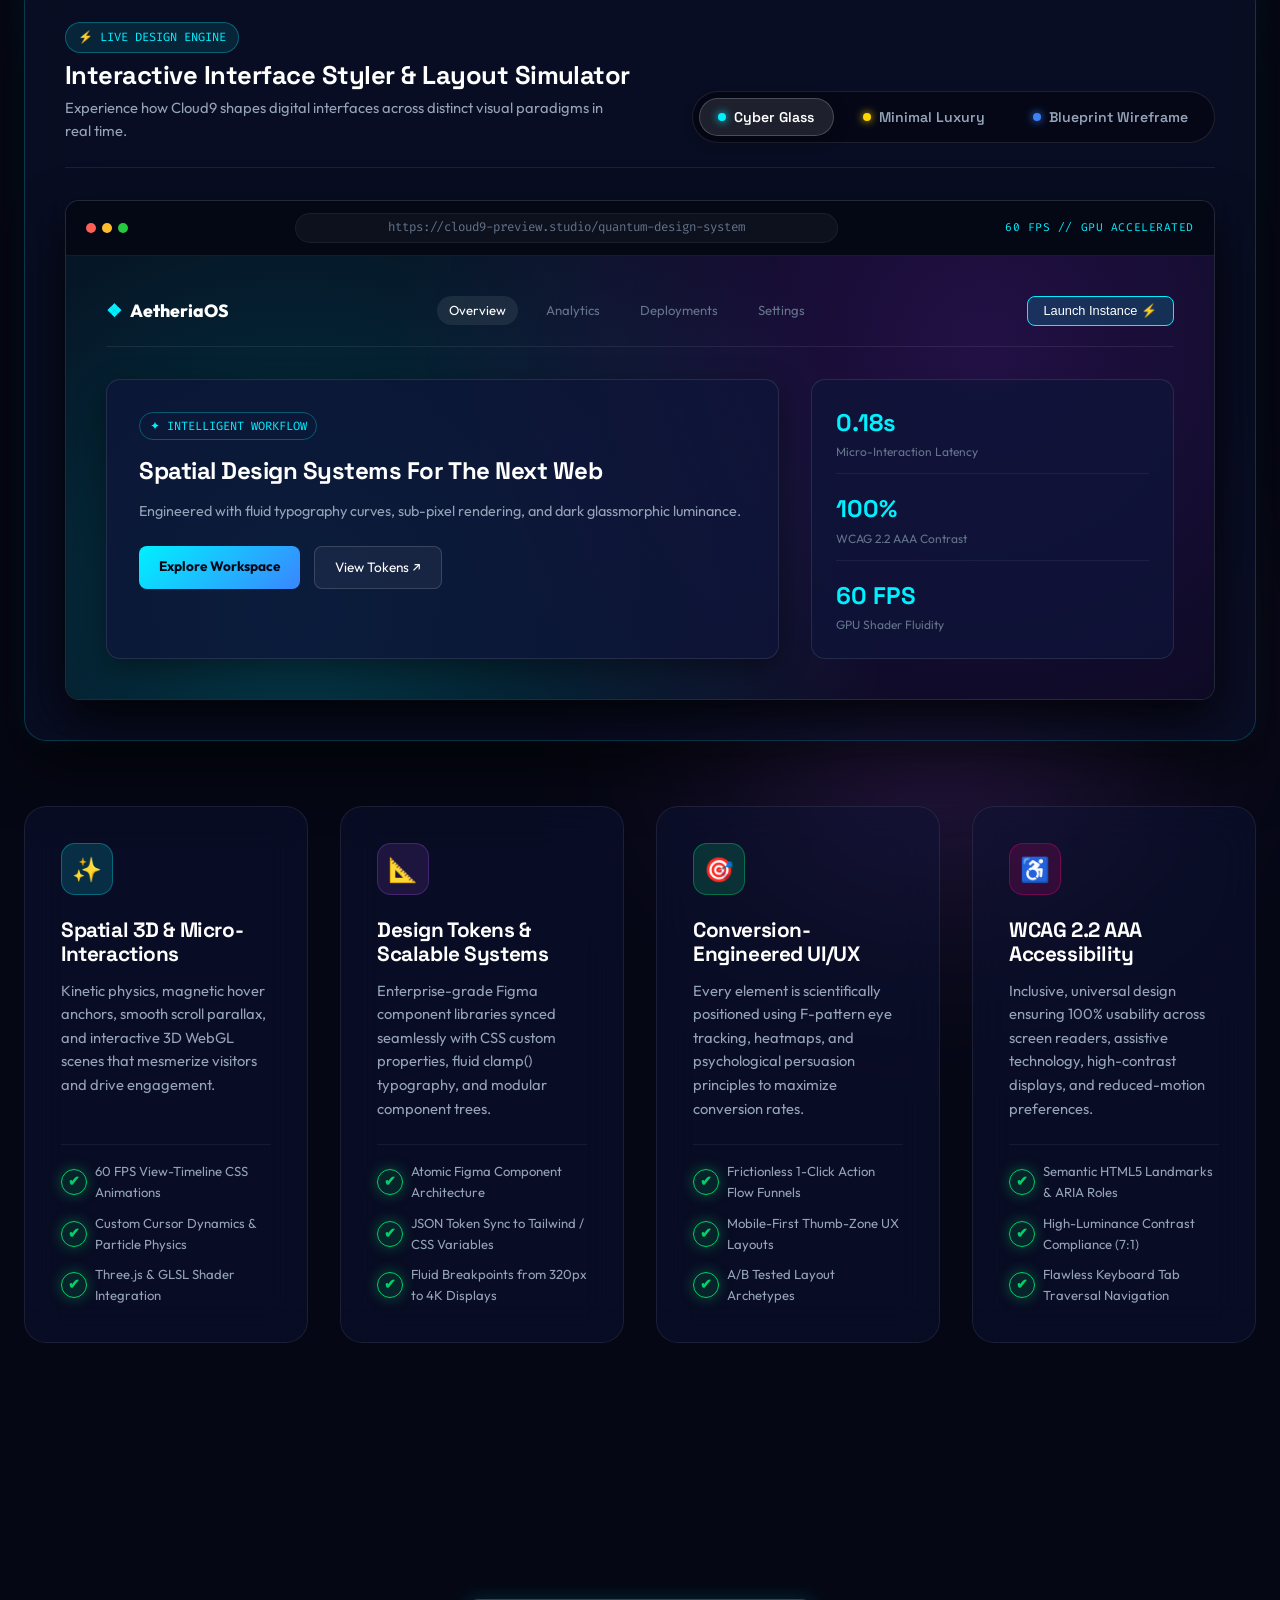
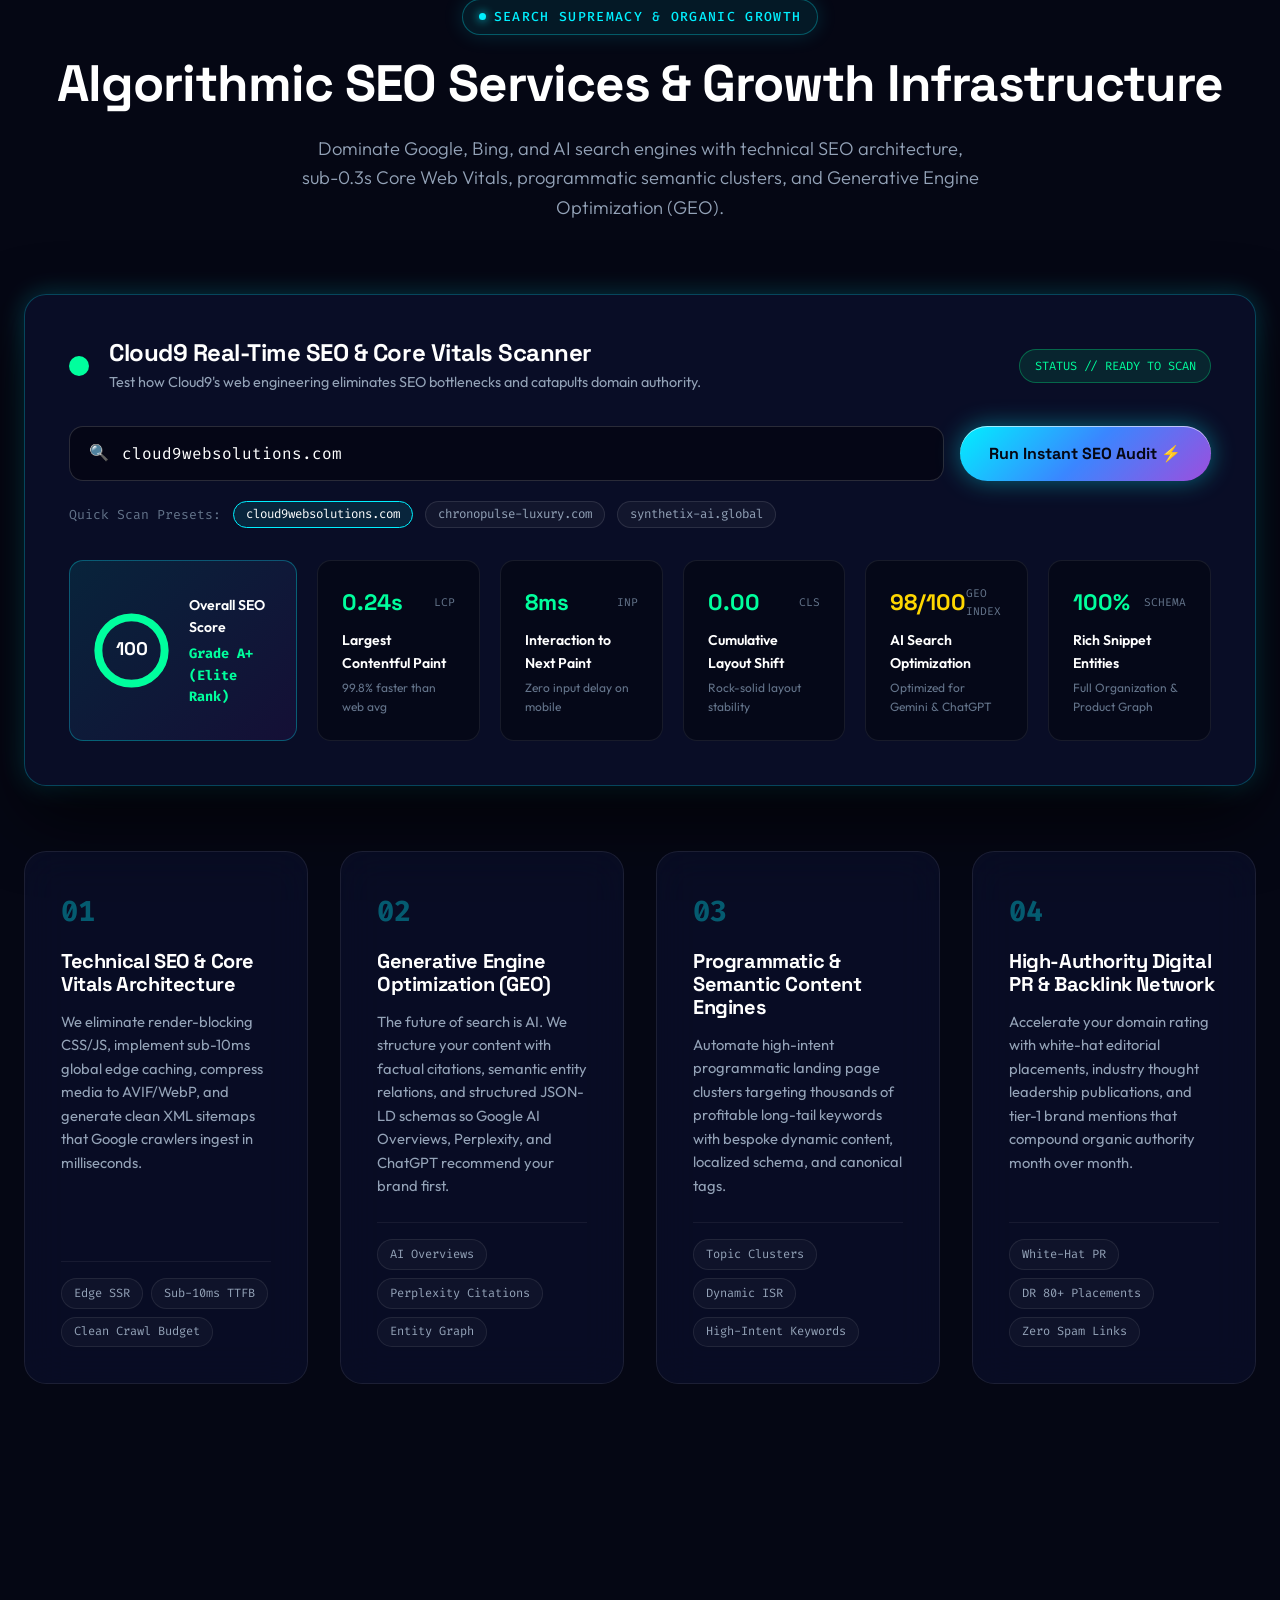
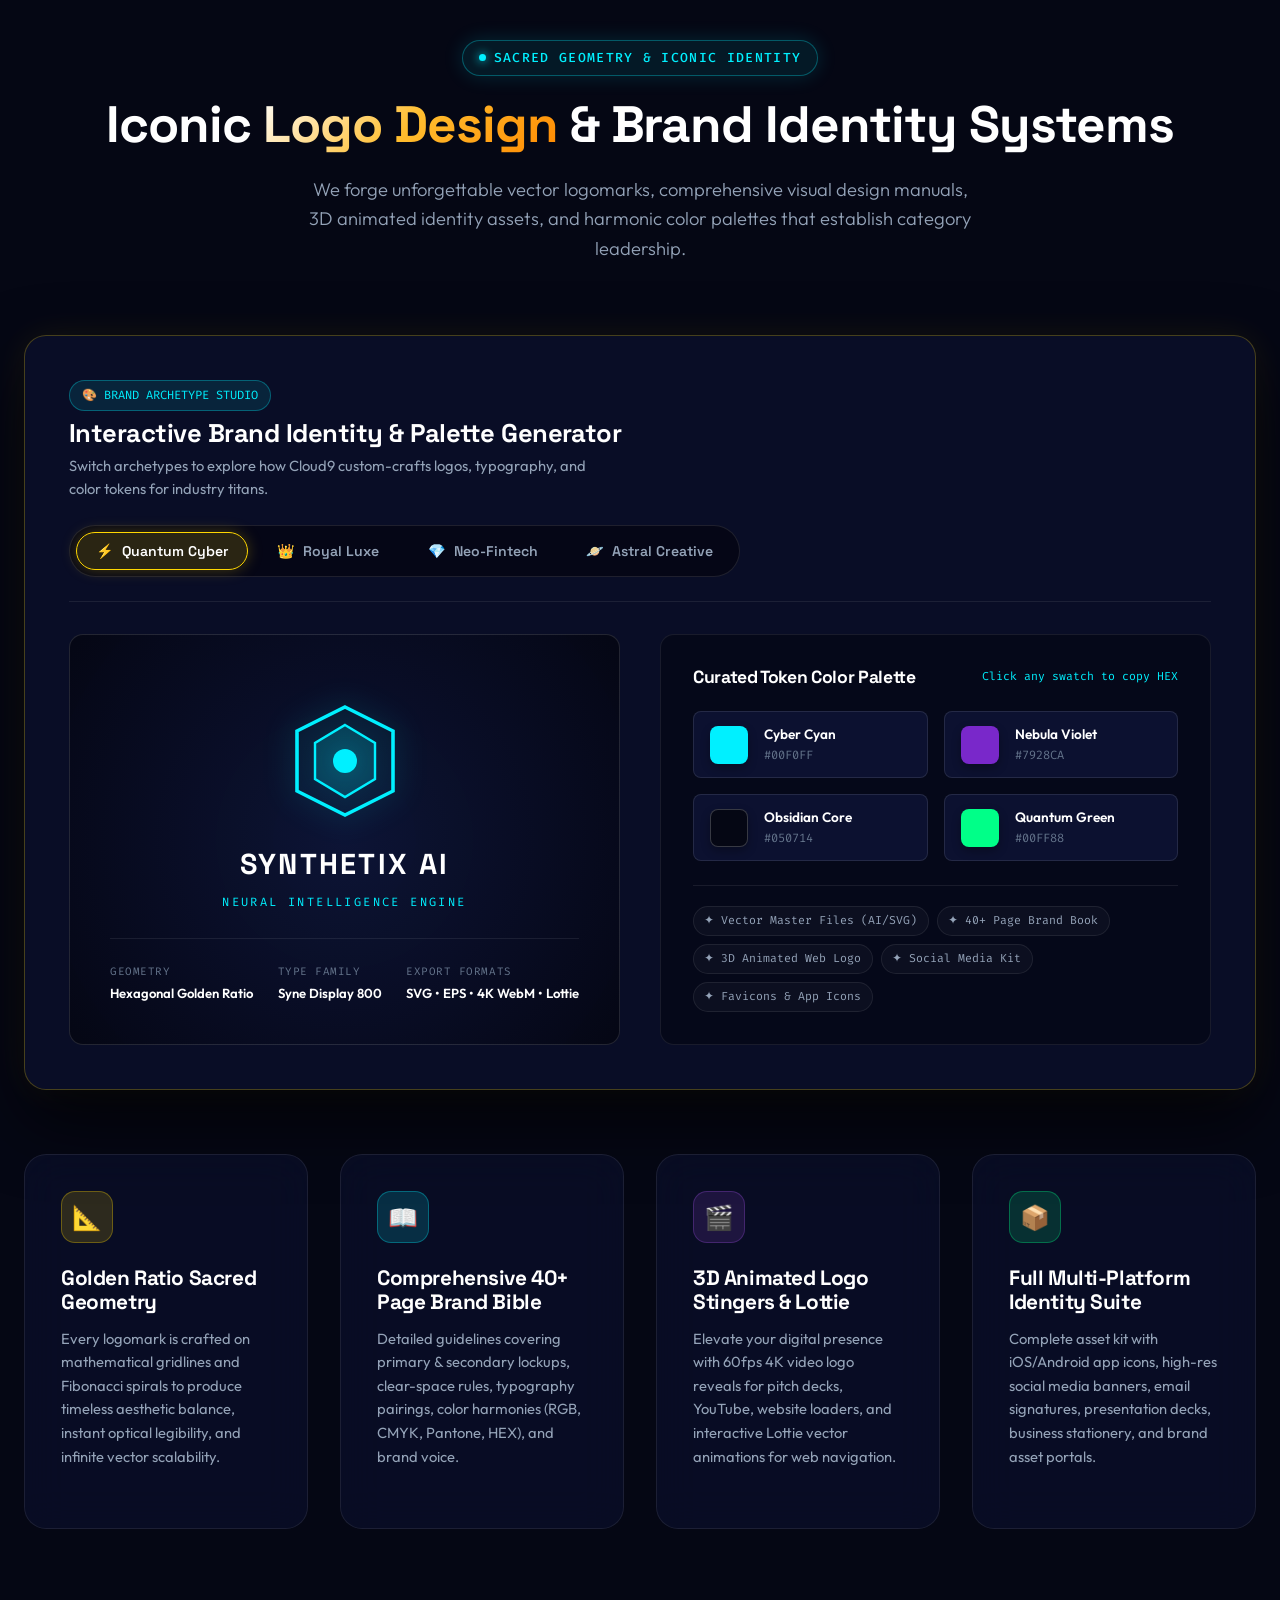
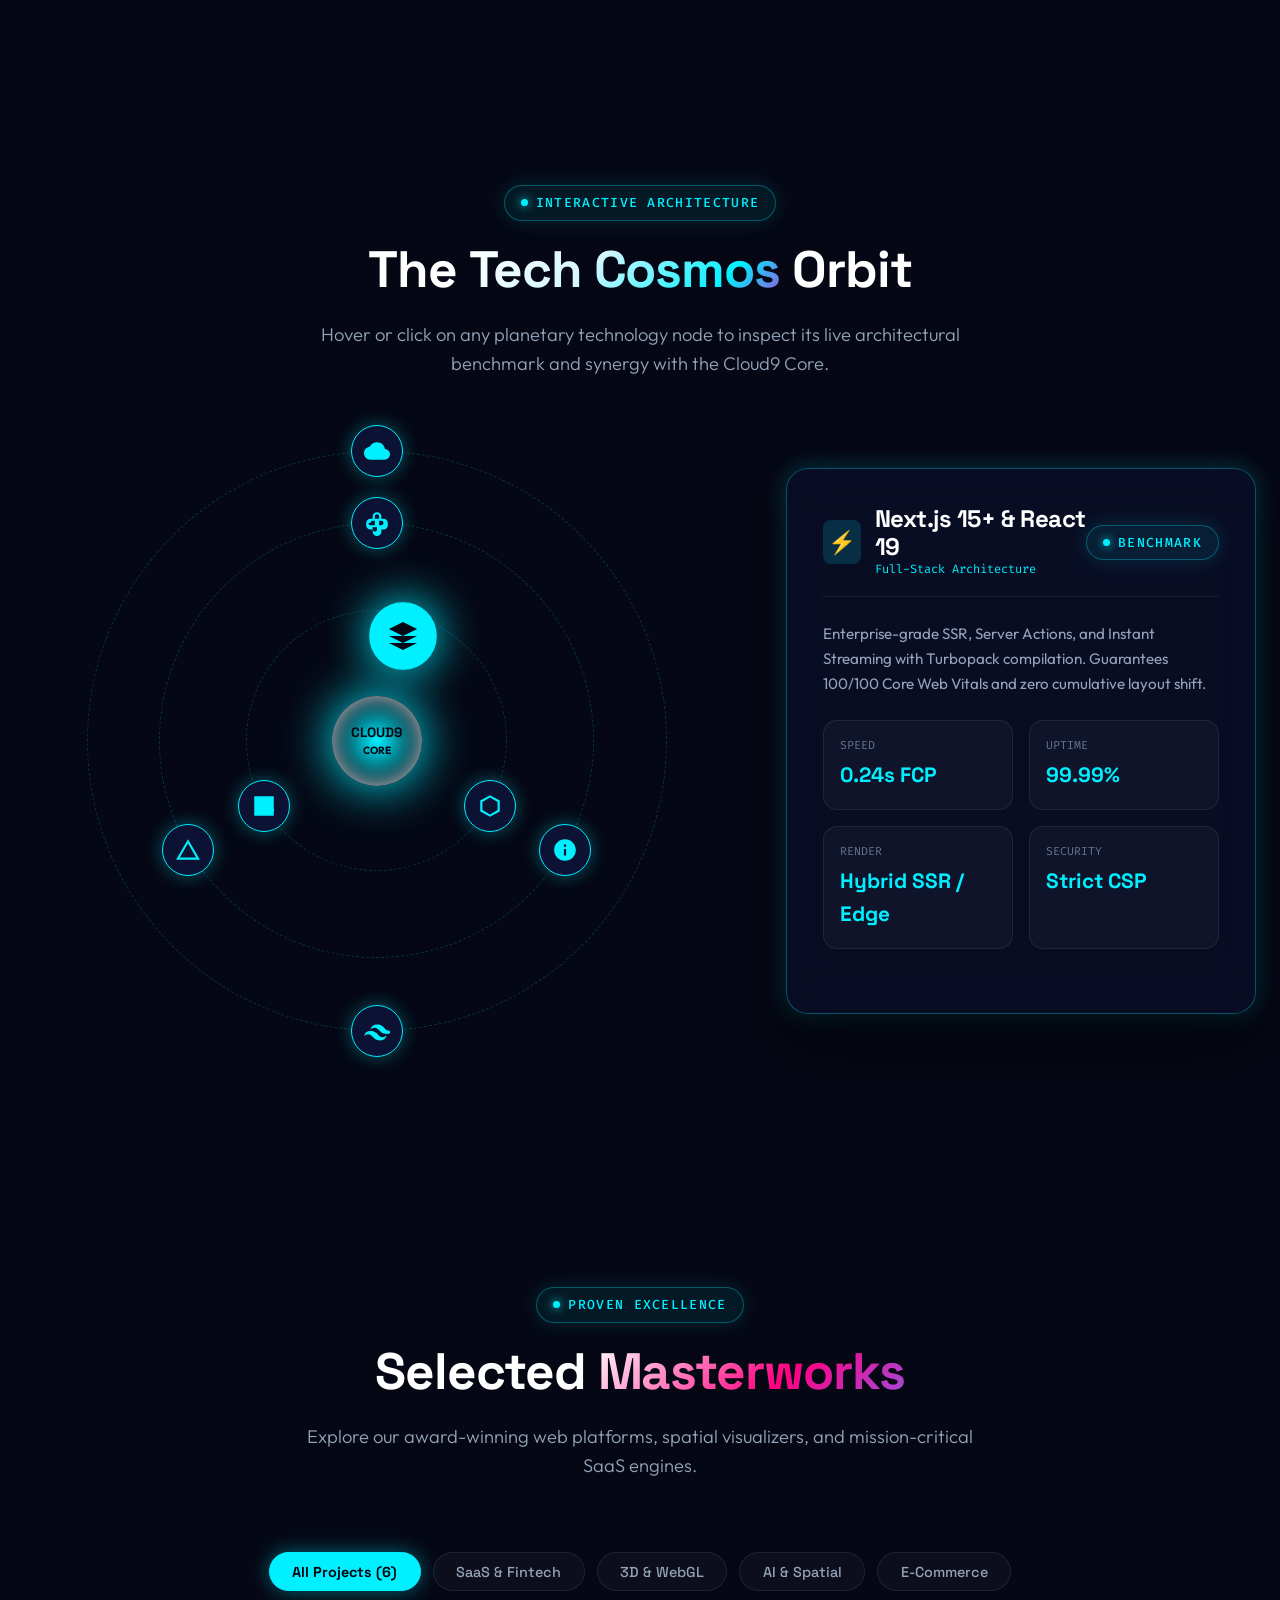
==== commit 7c74655b: "Add About Us section, CTO Hitesh Rawat profile, Cloud9 team showcase, and responsive navigation draw" ====
--- a/index.html
+++ b/index.html
@@ -63,9 +63,9 @@
         "url": "https://www.cloud9websolutions.com/",
         "logo": {
           "@type": "ImageObject",
-          "url": "https://www.cloud9websolutions.com/logo.svg",
-          "width": 200,
-          "height": 60
+          "url": "https://www.cloud9websolutions.com/images/logo.png",
+          "width": 948,
+          "height": 589
         },
         "description": "Cloud9 Web Solutions is a full-service digital agency specialising in web design, SEO services, logo design, 3D WebGL experiences, and AI-powered web development.",
         "foundingDate": "2019",
@@ -221,8 +221,10 @@
   <!-- =====================================================================
        FAVICONS & PWA MANIFEST
        ===================================================================== -->
-  <link rel="icon" type="image/svg+xml" href="data:image/svg+xml,<svg xmlns='http://www.w3.org/2000/svg' viewBox='0 0 24 24'><rect width='24' height='24' rx='6' fill='%23050714'/><path d='M19.35 10.04C18.67 6.59 15.64 4 12 4 9.11 4 6.6 5.64 5.35 8.04 2.34 8.36 0 10.91 0 14c0 3.31 2.69 6 6 6h13c2.76 0 5-2.24 5-5 0-2.64-2.05-4.78-4.65-4.96z' fill='%2300F0FF'/></svg>">
-  <link rel="apple-touch-icon" href="data:image/svg+xml,<svg xmlns='http://www.w3.org/2000/svg' viewBox='0 0 24 24'><rect width='24' height='24' rx='6' fill='%23050714'/><path d='M19.35 10.04C18.67 6.59 15.64 4 12 4 9.11 4 6.6 5.64 5.35 8.04 2.34 8.36 0 10.91 0 14c0 3.31 2.69 6 6 6h13c2.76 0 5-2.24 5-5 0-2.64-2.05-4.78-4.65-4.96z' fill='%2300F0FF'/></svg>">
+  <link rel="icon" type="image/x-icon" href="favicon.ico">
+  <link rel="icon" type="image/png" sizes="32x32" href="images/favicon-32x32.png">
+  <link rel="icon" type="image/png" sizes="16x16" href="images/favicon-16x16.png">
+  <link rel="apple-touch-icon" sizes="180x180" href="images/apple-touch-icon.png">
 
   <!-- =====================================================================
        PERFORMANCE: RESOURCE HINTS & PRELOADS
@@ -238,6 +240,8 @@
   <!-- Stylesheets -->
   <link rel="stylesheet" href="css/style.css">
   <link rel="stylesheet" href="css/animations.css">
+  <link rel="stylesheet" href="css/dev-hero.css">
+  <link rel="stylesheet" href="css/about.css">
 
   <!-- Sitemap reference -->
   <link rel="sitemap" type="application/xml" href="/sitemap.xml">
@@ -261,16 +265,15 @@
        ========================================================================== -->
   <div class="nav-wrapper">
     <nav class="navbar" id="main-navbar">
-      <a href="#" class="nav-logo" id="logo-link">
+      <a href="#" class="nav-logo" id="logo-link" aria-label="Cloud9 Web Solutions">
         <div class="logo-symbol">
-          <svg viewBox="0 0 24 24">
-            <path d="M19.35 10.04C18.67 6.59 15.64 4 12 4 9.11 4 6.6 5.64 5.35 8.04 2.34 8.36 0 10.91 0 14c0 3.31 2.69 6 6 6h13c2.76 0 5-2.24 5-5 0-2.64-2.05-4.78-4.65-4.96zM19 18H6c-2.21 0-4-1.79-4-4 0-2.05 1.53-3.76 3.56-3.97l1.07-.11.5-.95C8.08 7.14 9.94 6 12 6c2.62 0 4.88 1.86 5.39 4.43l.3 1.5 1.53.11c1.56.1 2.78 1.41 2.78 2.96 0 1.65-1.35 3-3 3z"/>
-          </svg>
-        </div>
-        <div class="logo-text">CLOUD<span>9</span></div>
+          <img src="images/logo-icon.png" alt="Cloud9 Logo" class="logo-icon-img" width="34" height="24">
+        </div>
+        <div class="logo-text">CLOUD<span class="logo-accent">9</span><span class="logo-domain">.online</span></div>
       </a>
 
       <ul class="nav-links">
+        <li><a href="#about" class="nav-link">About Us</a></li>
         <li><a href="#solutions" class="nav-link">Solutions</a></li>
         <li><a href="#webdesign" class="nav-link">Web Design</a></li>
         <li><a href="#seoservices" class="nav-link">SEO Services</a></li>
@@ -287,10 +290,196 @@
             <path d="M3 9v6h4l5 5V4L7 9H3zm13.5 3c0-1.77-1.02-3.29-2.5-4.03v8.05c1.48-.73 2.5-2.25 2.5-4.02zM14 3.23v2.06c2.89.86 5 3.54 5 6.71s-2.11 5.85-5 6.71v2.06c4.01-.91 7-4.49 7-8.77s-2.99-7.86-7-8.77z"/>
           </svg>
         </button>
-        <a href="#contact" class="btn btn-primary btn-sm" id="nav-cta-btn">Launch Project ⚡</a>
+        <a href="#contact" class="btn btn-primary btn-sm" id="nav-cta-btn">Get Quote ⚡</a>
+        <button class="mobile-menu-btn" id="mobile-menu-toggle" aria-label="Toggle navigation menu" aria-expanded="false">
+          <span class="hamburger-line"></span>
+          <span class="hamburger-line"></span>
+          <span class="hamburger-line"></span>
+        </button>
       </div>
     </nav>
   </div>
+
+  <!-- Mobile Navigation Drawer & Backdrop -->
+  <div class="mobile-nav-backdrop" id="mobile-nav-backdrop"></div>
+  <div class="mobile-nav-drawer" id="mobile-nav-drawer" aria-hidden="true">
+    <div class="mobile-nav-header">
+      <div class="mobile-nav-logo">
+        <img src="images/logo-icon.png" alt="Cloud9 Logo" width="28" height="20">
+        <span>CLOUD<span class="logo-accent">9</span>.online</span>
+      </div>
+      <button class="mobile-nav-close" id="mobile-nav-close" aria-label="Close menu">&times;</button>
+    </div>
+    <ul class="mobile-nav-links">
+      <li><a href="#about" class="mobile-nav-link"><span class="m-icon">⚡</span> About Us</a></li>
+      <li><a href="#team" class="mobile-nav-link"><span class="m-icon">👥</span> Our Team</a></li>
+      <li><a href="#solutions" class="mobile-nav-link"><span class="m-icon">🚀</span> Solutions</a></li>
+      <li><a href="#webdesign" class="mobile-nav-link"><span class="m-icon">🎨</span> Web Design</a></li>
+      <li><a href="#seoservices" class="mobile-nav-link"><span class="m-icon">📈</span> SEO Services</a></li>
+      <li><a href="#logodesign" class="mobile-nav-link"><span class="m-icon">💎</span> Logo Design</a></li>
+      <li><a href="#cosmos" class="mobile-nav-link"><span class="m-icon">🪐</span> Tech Cosmos</a></li>
+      <li><a href="#showcase" class="mobile-nav-link"><span class="m-icon">🏆</span> Showcase</a></li>
+      <li><a href="#estimator" class="mobile-nav-link"><span class="m-icon">💰</span> Cost Estimator</a></li>
+      <li><a href="#reviews" class="mobile-nav-link"><span class="m-icon">⭐</span> Reviews</a></li>
+    </ul>
+    <div class="mobile-nav-footer">
+      <a href="#contact" class="btn btn-primary" style="width: 100%;">Get Quote ⚡</a>
+    </div>
+  </div>
+
+  <!-- ==========================================================================
+       TOP HERO BANNER: WEB DEVELOPMENT AGENCY IN INDIA (REFERENCE DESIGN)
+       ========================================================================== -->
+  <section class="dev-agency-hero" id="top-agency-hero" aria-label="Web Development Agency in India">
+    <!-- Ambient fluid aurora background & dynamic glow mesh -->
+    <div class="fluid-glow-container" aria-hidden="true">
+      <div class="fluid-orb fluid-orb-primary"></div>
+      <div class="fluid-orb fluid-orb-accent"></div>
+      <div class="fluid-orb fluid-orb-indigo"></div>
+      <div class="fluid-mouse-spotlight"></div>
+    </div>
+
+    <div class="dev-hero-container">
+      <div class="dev-hero-grid">
+        
+        <!-- Left: Agency Content & Highlights -->
+        <div class="dev-hero-content">
+          <!-- Top Pill Badge with pulsating indicator -->
+          <div class="dev-hero-badge" data-dev-reveal>
+            <span class="badge-dot" aria-hidden="true"></span>
+            <span class="badge-text">AI-AUGMENTED · HUMAN-GOVERNED DELIVERY</span>
+          </div>
+
+          <!-- Main Impact Title -->
+          <h1 class="dev-hero-title" data-dev-reveal>
+            Web Development<br>
+            Agency in India
+          </h1>
+
+          <!-- Highlight Subtitle (Lime Green) -->
+          <p class="dev-hero-subtitle" data-dev-reveal>
+            Web Development That Ships on Time. Every Time.
+          </p>
+
+          <!-- Checked Value Propositions -->
+          <ul class="dev-checklist" data-dev-reveal>
+            <li class="dev-check-item">
+              <span class="check-icon" aria-hidden="true">
+                <svg viewBox="0 0 24 24" fill="none" stroke="currentColor" stroke-width="3" stroke-linecap="round" stroke-linejoin="round">
+                  <polyline points="20 6 9 17 4 12"></polyline>
+                </svg>
+              </span>
+              <span class="check-text">Your Brand, Our Execution</span>
+            </li>
+            <li class="dev-check-item">
+              <span class="check-icon" aria-hidden="true">
+                <svg viewBox="0 0 24 24" fill="none" stroke="currentColor" stroke-width="3" stroke-linecap="round" stroke-linejoin="round">
+                  <polyline points="20 6 9 17 4 12"></polyline>
+                </svg>
+              </span>
+              <span class="check-text">Marketing, Design, Engineering &amp; Analytics</span>
+            </li>
+            <li class="dev-check-item">
+              <span class="check-icon" aria-hidden="true">
+                <svg viewBox="0 0 24 24" fill="none" stroke="currentColor" stroke-width="3" stroke-linecap="round" stroke-linejoin="round">
+                  <polyline points="20 6 9 17 4 12"></polyline>
+                </svg>
+              </span>
+              <span class="check-text">Delivering since 2004</span>
+            </li>
+            <li class="dev-check-item">
+              <span class="check-icon" aria-hidden="true">
+                <svg viewBox="0 0 24 24" fill="none" stroke="currentColor" stroke-width="3" stroke-linecap="round" stroke-linejoin="round">
+                  <polyline points="20 6 9 17 4 12"></polyline>
+                </svg>
+              </span>
+              <span class="check-text">Reply within four business hours (typical)</span>
+            </li>
+          </ul>
+
+          <!-- Action CTA Button matching reference image -->
+          <div class="dev-hero-cta" data-dev-reveal>
+            <a href="#contact" class="btn-dev-contact" id="dev-contact-btn" aria-label="Contact Cloud9 Web Solutions">
+              <span class="btn-text">Contact Us</span>
+              <span class="btn-arrow-bubble" aria-hidden="true">
+                <svg viewBox="0 0 24 24" fill="none" stroke="currentColor" stroke-width="2.5" stroke-linecap="round" stroke-linejoin="round">
+                  <line x1="5" y1="12" x2="19" y2="12"></line>
+                  <polyline points="12 5 19 12 12 19"></polyline>
+                </svg>
+              </span>
+            </a>
+          </div>
+        </div>
+
+        <!-- Right: Developer Visual with Fluid Lighting & 3D Interactive Tilt -->
+        <div class="dev-hero-visual" data-dev-reveal>
+          <div class="dev-image-card" id="dev-interactive-card">
+            <div class="dev-image-wrapper">
+              <img src="images/hero-dev-banner.jpg" alt="Senior Web Developer Engineering at Cloud9 Web Solutions" class="dev-person-img" loading="eager" fetchpriority="high">
+              <!-- Fluid dark gradient overlay for cinematic edge blending -->
+              <div class="dev-image-gradient" aria-hidden="true"></div>
+            </div>
+
+            <!-- Floating Cyber Tech Badges with fluid animation -->
+            <div class="dev-float-pill float-pill-top">
+              <span class="float-pulse"></span>
+              <span class="float-text">Live Sprint · 100% On-Time Delivery</span>
+            </div>
+            
+            <div class="dev-float-pill float-pill-bottom">
+              <span class="float-icon">⚡</span>
+              <span class="float-text">Senior Dedicated Engineering Squad</span>
+            </div>
+          </div>
+        </div>
+
+      </div>
+
+      <!-- Bottom Capability Strip Cards (from reference image bottom row) -->
+      <div class="dev-bottom-strip" data-dev-reveal>
+        <div class="strip-card active">
+          <div class="strip-icon" aria-hidden="true">
+            <svg viewBox="0 0 24 24" fill="none" stroke="currentColor" stroke-width="2"><rect x="2" y="3" width="20" height="14" rx="2" ry="2"></rect><line x1="8" y1="21" x2="16" y2="21"></line><line x1="12" y1="17" x2="12" y2="21"></line></svg>
+          </div>
+          <div class="strip-info">
+            <span class="strip-title">Full-Cycle Web Development</span>
+            <span class="strip-desc">React, Next.js, Node &amp; Cloud Native Architecture</span>
+          </div>
+        </div>
+
+        <div class="strip-card">
+          <div class="strip-icon" aria-hidden="true">
+            <svg viewBox="0 0 24 24" fill="none" stroke="currentColor" stroke-width="2"><path d="M12 2v20M17 5H9.5a3.5 3.5 0 0 0 0 7h5a3.5 3.5 0 0 1 0 7H6"></path></svg>
+          </div>
+          <div class="strip-info">
+            <span class="strip-title">4,500+ Projects Delivered</span>
+            <span class="strip-desc">Direct for Global Brands &amp; White-Label for Agencies</span>
+          </div>
+        </div>
+
+        <div class="strip-card">
+          <div class="strip-icon" aria-hidden="true">
+            <svg viewBox="0 0 24 24" fill="none" stroke="currentColor" stroke-width="2"><circle cx="12" cy="12" r="10"></circle><polyline points="12 6 12 12 16 14"></polyline></svg>
+          </div>
+          <div class="strip-info">
+            <span class="strip-title">4-Hour Response SLA</span>
+            <span class="strip-desc">Written, Itemised Plan Before Any Work Begins</span>
+          </div>
+        </div>
+
+        <div class="strip-card">
+          <div class="strip-icon" aria-hidden="true">
+            <svg viewBox="0 0 24 24" fill="none" stroke="currentColor" stroke-width="2"><path d="M12 22s8-4 8-10V5l-8-3-8 3v7c0 6 8 10 8 10z"></path></svg>
+          </div>
+          <div class="strip-info">
+            <span class="strip-title">Confidential &amp; Protected</span>
+            <span class="strip-desc">Enforceable NDA &amp; 100% Full Codebase Ownership</span>
+          </div>
+        </div>
+      </div>
+
+    </div>
+  </section>
 
   <!-- ==========================================================================
        HERO SECTION: THE CLOUD9 NEBULA DIMENSION
@@ -453,6 +642,380 @@
       <div class="marquee-item"><span>⚡ Microsecond Realtime Sync</span></div>
       <div class="marquee-item"><span>🌌 Custom GLSL Shaders</span></div>
       <div class="marquee-item"><span>📊 Enterprise SOC2 Frameworks</span></div>
+    </div>
+  </section>
+
+  <!-- ==========================================================================
+       ABOUT US SECTION: CLOUD9 WEB SOLUTIONS
+       - Mission & Agency Overview
+       - Leadership Profile: Hitesh Rawat (CTO)
+       - Global Reach: US, UK, Australia, India
+       - Core Services: Web Design, Web Development, SEO
+       - Call to Action
+       ========================================================================== -->
+  <section class="about-section" id="about" aria-label="About Cloud9 Web Solutions">
+    <div class="about-ambient-mesh" aria-hidden="true"></div>
+
+    <div class="about-container">
+      
+      <!-- Section Header -->
+      <div class="about-header reveal-on-scroll">
+        <div class="about-badge">
+          <span class="badge-icon" aria-hidden="true"></span>
+          <span>ABOUT CLOUD9 WEB SOLUTIONS</span>
+        </div>
+        <h2 class="about-main-title">
+          Building Digital Experiences <span class="gradient-highlight">That Drive Growth</span>
+        </h2>
+      </div>
+
+      <!-- About Us Narrative & Agency Story -->
+      <div class="about-story-grid">
+        <div class="about-story-card reveal-left">
+          <p class="about-story-lead">
+            At <strong>Cloud9 Web Solutions</strong>, we help businesses establish a powerful digital presence through modern website design, custom web development, and search engine optimization (SEO).
+          </p>
+          <p class="about-story-p">
+            Our mission is to create visually engaging, responsive, and user-friendly websites that strengthen brands, attract potential customers, and support long-term business growth.
+          </p>
+          <p class="about-story-p">
+            We work with businesses across the United States, United Kingdom, Australia, and India, delivering digital solutions tailored to different industries, audiences, and business objectives.
+          </p>
+          <p class="about-story-p">
+            From professional business websites and corporate platforms to custom development and SEO solutions, we combine creativity, technology, and strategic thinking to deliver websites that look exceptional and perform effectively.
+          </p>
+          <p class="about-story-p">
+            We believe a website should do more than simply exist online. It should communicate your brand's value, build trust with your audience, and turn visitors into meaningful business opportunities.
+          </p>
+        </div>
+
+        <div class="about-stats-panel reveal-right">
+          <div class="about-pillar-item">
+            <div class="about-pillar-icon" aria-hidden="true">
+              <svg width="22" height="22" viewBox="0 0 24 24" fill="none" stroke="currentColor" stroke-width="2" stroke-linecap="round" stroke-linejoin="round">
+                <circle cx="12" cy="12" r="10"></circle>
+                <path d="M12 2a14.5 14.5 0 0 0 0 20 14.5 14.5 0 0 0 0-20"></path>
+                <path d="M2 12h20"></path>
+              </svg>
+            </div>
+            <div>
+              <div class="about-pillar-title">International Client Focus</div>
+              <div class="about-pillar-desc">Serving growing businesses across the US, UK, Australia, and India with tailored digital solutions.</div>
+            </div>
+          </div>
+
+          <div class="about-pillar-item">
+            <div class="about-pillar-icon" aria-hidden="true">
+              <svg width="22" height="22" viewBox="0 0 24 24" fill="none" stroke="currentColor" stroke-width="2" stroke-linecap="round" stroke-linejoin="round">
+                <path d="M16.5 9.4 7.55 4.24a1.78 1.78 0 0 0-2.5 1.55v12.42a1.78 1.78 0 0 0 2.5 1.55L16.5 14.6a1.78 1.78 0 0 0 0-3.2z"></path>
+                <polyline points="14 2 14 8 20 8"></polyline>
+              </svg>
+            </div>
+            <div>
+              <div class="about-pillar-title">Modern Web Engineering</div>
+              <div class="about-pillar-desc">Clean, maintainable code architectures engineered for speed, mobile responsiveness, and high conversion.</div>
+            </div>
+          </div>
+
+          <div class="about-pillar-item">
+            <div class="about-pillar-icon" aria-hidden="true">
+              <svg width="22" height="22" viewBox="0 0 24 24" fill="none" stroke="currentColor" stroke-width="2" stroke-linecap="round" stroke-linejoin="round">
+                <path d="m21.73 18-8-14a2 2 0 0 0-3.48 0l-8 14A2 2 0 0 0 4 21h16a2 2 0 0 0 1.73-3Z"></path>
+                <line x1="12" y1="9" x2="12" y2="13"></line>
+                <line x1="12" y1="17" x2="12.01" y2="17"></line>
+              </svg>
+            </div>
+            <div>
+              <div class="about-pillar-title">Brand Value &amp; Trust</div>
+              <div class="about-pillar-desc">Transforming online visitors into qualified business opportunities through credibility-first design.</div>
+            </div>
+          </div>
+        </div>
+      </div>
+
+      <!-- Leadership Profile: Hitesh Rawat (CTO) -->
+      <div class="leadership-wrapper">
+        <div class="leadership-header reveal-on-scroll">
+          <div class="about-badge">
+            <span class="badge-icon" aria-hidden="true"></span>
+            <span>LEADERSHIP</span>
+          </div>
+          <h3 class="section-title">Leadership <span class="gradient-text">Vision</span></h3>
+        </div>
+
+        <div class="leadership-card reveal-on-scroll">
+          <div class="leadership-ambient-glow" aria-hidden="true"></div>
+
+          <!-- Column 1: Portrait Placeholder (Replace images/hitesh-rawat-cto.jpg with actual photograph) -->
+          <div class="portrait-col">
+            <div class="portrait-frame">
+              <!-- Professional portrait placeholder: replace images/hitesh-rawat-cto.jpg with actual photograph -->
+              <img 
+                src="images/hitesh-rawat-cto.jpg" 
+                alt="Hitesh Rawat - Chief Technology Officer (CTO) at Cloud9 Web Solutions" 
+                class="portrait-img"
+                width="420"
+                height="560"
+                loading="lazy"
+              >
+              <div class="portrait-gradient-overlay" aria-hidden="true"></div>
+              <div class="portrait-role-badge">
+                <div>
+                  <div class="portrait-role-title">Hitesh Rawat</div>
+                  <div class="portrait-role-company">Cloud9 Web Solutions</div>
+                </div>
+                <div class="portrait-status-dot" title="Active CTO" aria-label="Active status"></div>
+              </div>
+            </div>
+          </div>
+
+          <!-- Column 2: Profile Content & Biography -->
+          <div class="profile-content">
+            <div class="profile-designation-badge">Leadership Profile</div>
+            <h4 class="profile-name">Hitesh Rawat</h4>
+            <div class="profile-title-sub">Chief Technology Officer (CTO)</div>
+
+            <p class="profile-bio-text">
+              <strong>Hitesh Rawat</strong> leads the technology and development vision at Cloud9 Web Solutions, focusing on building modern, functional, and performance-oriented digital experiences.
+            </p>
+            <p class="profile-bio-text">
+              With a passion for web technologies, creative problem-solving, and digital innovation, he focuses on combining thoughtful design with reliable development to create websites that meet real business needs.
+            </p>
+            <p class="profile-bio-text">
+              His approach emphasizes responsive web design, user experience, website performance, maintainable development, and SEO-friendly implementation. Through an international client-focused approach serving businesses in the US, UK, Australia, and India, he aims to deliver tailored digital solutions aligned with each client's goals.
+            </p>
+            <p class="profile-bio-text">
+              His vision is to help businesses establish a credible online presence through effective design, dependable technology, and continuous digital improvement.
+            </p>
+
+            <div class="profile-focus-tags">
+              <span class="focus-tag">⚡ Responsive Web Design</span>
+              <span class="focus-tag">🚀 Website Performance</span>
+              <span class="focus-tag">🛠️ Maintainable Development</span>
+              <span class="focus-tag">🔍 SEO-Friendly Implementation</span>
+              <span class="focus-tag">🌐 Global Client Solutions</span>
+            </div>
+          </div>
+        </div>
+      </div>
+
+      <!-- Team Showcase: Ideas · Design · Code · Grow -->
+      <div class="team-showcase-wrapper" id="team">
+        <div class="team-showcase-header reveal-on-scroll">
+          <div class="about-badge">
+            <span class="badge-icon" aria-hidden="true"></span>
+            <span>THE CLOUD9 TEAM</span>
+          </div>
+          <h3 class="section-title">The Minds Behind <span class="gradient-text">Cloud9 Web Solutions</span></h3>
+          <p class="section-subtitle">
+            Ideas · Design · Code · Grow — A multidisciplinary squad of web architects, UI/UX designers, full-stack engineers, and SEO specialists collaborating to deliver exceptional digital experiences.
+          </p>
+        </div>
+
+        <div class="team-showcase-card reveal-on-scroll">
+          <div class="team-ambient-glow" aria-hidden="true"></div>
+          
+          <div class="team-photo-wrapper">
+            <img 
+              src="images/cloud9-team.jpg" 
+              alt="Cloud9 Web Solutions Core Engineering & Design Team - Ideas Design Code Grow" 
+              class="team-photo-img"
+              width="1200"
+              height="750"
+              loading="lazy"
+            >
+            <div class="team-floating-badge">
+              <span class="team-status-dot" aria-hidden="true"></span>
+              <span>Cloud9 Web Solutions · Dedicated Squad</span>
+            </div>
+          </div>
+
+          <div class="team-details-footer">
+            <div class="team-tagline-motto">
+              <span>Ideas</span> · <span class="accent">Design</span> · <span>Code</span> · <span class="accent">Grow</span>
+            </div>
+            <div class="team-skills-pills">
+              <span class="team-skill-pill">⚡ Full-Stack Engineering</span>
+              <span class="team-skill-pill">🎨 Bespoke UI/UX Design</span>
+              <span class="team-skill-pill">🔍 Algorithmic SEO</span>
+              <span class="team-skill-pill">🌐 Global Delivery Hub</span>
+            </div>
+          </div>
+        </div>
+      </div>
+
+      <!-- Global Reach Section -->
+      <div class="global-reach-wrapper">
+        <div class="global-reach-header reveal-on-scroll">
+          <div class="about-badge">
+            <span class="badge-icon" aria-hidden="true"></span>
+            <span>GLOBAL REACH</span>
+          </div>
+          <h3 class="section-title">Connecting Businesses to the <span class="gradient-text">Digital World</span></h3>
+          <p class="section-subtitle">
+            Delivering tailored digital solutions aligned with market requirements and international audience behaviors.
+          </p>
+        </div>
+
+        <div class="global-markets-grid">
+          <!-- United States -->
+          <div class="market-card reveal-on-scroll">
+            <div class="market-icon-wrap" aria-hidden="true">
+              <svg width="28" height="28" viewBox="0 0 24 24" fill="none" stroke="currentColor" stroke-width="2" stroke-linecap="round" stroke-linejoin="round">
+                <path d="M20 10c0 6-8 12-8 12s-8-6-8-12a8 8 0 0 1 16 0Z"></path>
+                <circle cx="12" cy="10" r="3"></circle>
+              </svg>
+            </div>
+            <h4 class="market-country-name">United States</h4>
+            <div class="market-label-sub">Market Served</div>
+            <p class="market-meta-desc">Delivering high-performance corporate platforms, SaaS experiences, and modern brand websites for American enterprises and startups.</p>
+          </div>
+
+          <!-- United Kingdom -->
+          <div class="market-card reveal-on-scroll">
+            <div class="market-icon-wrap" aria-hidden="true">
+              <svg width="28" height="28" viewBox="0 0 24 24" fill="none" stroke="currentColor" stroke-width="2" stroke-linecap="round" stroke-linejoin="round">
+                <path d="M20 10c0 6-8 12-8 12s-8-6-8-12a8 8 0 0 1 16 0Z"></path>
+                <circle cx="12" cy="10" r="3"></circle>
+              </svg>
+            </div>
+            <h4 class="market-country-name">United Kingdom</h4>
+            <div class="market-label-sub">Market Served</div>
+            <p class="market-meta-desc">Crafting refined, conversion-focused digital platforms for UK businesses seeking distinct brand authority and competitive advantage.</p>
+          </div>
+
+          <!-- Australia -->
+          <div class="market-card reveal-on-scroll">
+            <div class="market-icon-wrap" aria-hidden="true">
+              <svg width="28" height="28" viewBox="0 0 24 24" fill="none" stroke="currentColor" stroke-width="2" stroke-linecap="round" stroke-linejoin="round">
+                <path d="M20 10c0 6-8 12-8 12s-8-6-8-12a8 8 0 0 1 16 0Z"></path>
+                <circle cx="12" cy="10" r="3"></circle>
+              </svg>
+            </div>
+            <h4 class="market-country-name">Australia</h4>
+            <div class="market-label-sub">Market Served</div>
+            <p class="market-meta-desc">Building rapid, mobile-optimized web presences and scalable architectures for forward-thinking Australian businesses.</p>
+          </div>
+
+          <!-- India -->
+          <div class="market-card reveal-on-scroll">
+            <div class="market-icon-wrap" aria-hidden="true">
+              <svg width="28" height="28" viewBox="0 0 24 24" fill="none" stroke="currentColor" stroke-width="2" stroke-linecap="round" stroke-linejoin="round">
+                <path d="M20 10c0 6-8 12-8 12s-8-6-8-12a8 8 0 0 1 16 0Z"></path>
+                <circle cx="12" cy="10" r="3"></circle>
+              </svg>
+            </div>
+            <h4 class="market-country-name">India</h4>
+            <div class="market-label-sub">Market Served</div>
+            <p class="market-meta-desc">Partnering with ambitious founders, tech ventures, and established companies across India with full-cycle web design and engineering.</p>
+          </div>
+        </div>
+      </div>
+
+      <!-- Our Core Services -->
+      <div class="about-services-wrapper">
+        <div class="about-services-header reveal-on-scroll">
+          <div class="about-badge">
+            <span class="badge-icon" aria-hidden="true"></span>
+            <span>CAPABILITIES</span>
+          </div>
+          <h3 class="section-title">Our Core <span class="gradient-text">Services</span></h3>
+          <p class="section-subtitle">
+            Combining creativity, technology, and strategic thinking to deliver websites that look exceptional and perform effectively.
+          </p>
+        </div>
+
+        <div class="about-services-grid">
+          <!-- Web Design -->
+          <div class="about-service-card reveal-on-scroll">
+            <div class="service-icon-container" aria-hidden="true">
+              <svg width="32" height="32" viewBox="0 0 24 24" fill="none" stroke="currentColor" stroke-width="2" stroke-linecap="round" stroke-linejoin="round">
+                <rect width="18" height="18" x="3" y="3" rx="2"></rect>
+                <path d="M3 9h18"></path>
+                <path d="M9 21V9"></path>
+              </svg>
+            </div>
+            <h4 class="service-card-title">Web Design</h4>
+            <p class="service-card-desc">
+              Modern, responsive, visually compelling websites designed to communicate your brand and deliver excellent user experiences.
+            </p>
+            <a href="#webdesign" class="service-card-link">
+              <span>Explore Web Design</span>
+              <svg width="16" height="16" viewBox="0 0 24 24" fill="none" stroke="currentColor" stroke-width="2.5" stroke-linecap="round" stroke-linejoin="round">
+                <line x1="5" y1="12" x2="19" y2="12"></line>
+                <polyline points="12 5 19 12 12 19"></polyline>
+              </svg>
+            </a>
+          </div>
+
+          <!-- Web Development -->
+          <div class="about-service-card reveal-on-scroll">
+            <div class="service-icon-container" aria-hidden="true">
+              <svg width="32" height="32" viewBox="0 0 24 24" fill="none" stroke="currentColor" stroke-width="2" stroke-linecap="round" stroke-linejoin="round">
+                <polyline points="16 18 22 12 16 6"></polyline>
+                <polyline points="8 6 2 12 8 18"></polyline>
+              </svg>
+            </div>
+            <h4 class="service-card-title">Web Development</h4>
+            <p class="service-card-desc">
+              Reliable, scalable website development tailored to your business requirements and functional goals.
+            </p>
+            <a href="#solutions" class="service-card-link">
+              <span>Explore Web Development</span>
+              <svg width="16" height="16" viewBox="0 0 24 24" fill="none" stroke="currentColor" stroke-width="2.5" stroke-linecap="round" stroke-linejoin="round">
+                <line x1="5" y1="12" x2="19" y2="12"></line>
+                <polyline points="12 5 19 12 12 19"></polyline>
+              </svg>
+            </a>
+          </div>
+
+          <!-- Search Engine Optimization (SEO) -->
+          <div class="about-service-card reveal-on-scroll">
+            <div class="service-icon-container" aria-hidden="true">
+              <svg width="32" height="32" viewBox="0 0 24 24" fill="none" stroke="currentColor" stroke-width="2" stroke-linecap="round" stroke-linejoin="round">
+                <circle cx="11" cy="11" r="8"></circle>
+                <line x1="21" y1="21" x2="16.65" y2="16.65"></line>
+                <line x1="11" y1="8" x2="11" y2="14"></line>
+                <line x1="8" y1="11" x2="14" y2="11"></line>
+              </svg>
+            </div>
+            <h4 class="service-card-title">Search Engine Optimization (SEO)</h4>
+            <p class="service-card-desc">
+              SEO-focused website structure and optimization practices designed to support search visibility and organic growth.
+            </p>
+            <a href="#seoservices" class="service-card-link">
+              <span>Explore SEO Services</span>
+              <svg width="16" height="16" viewBox="0 0 24 24" fill="none" stroke="currentColor" stroke-width="2.5" stroke-linecap="round" stroke-linejoin="round">
+                <line x1="5" y1="12" x2="19" y2="12"></line>
+                <polyline points="12 5 19 12 12 19"></polyline>
+              </svg>
+            </a>
+          </div>
+        </div>
+      </div>
+
+      <!-- Closing Call to Action -->
+      <div class="about-cta-wrapper reveal-on-scroll">
+        <div class="about-cta-content">
+          <h3 class="about-cta-title">Ready to Build Your Digital Presence?</h3>
+          <p class="about-cta-desc">
+            Let's discuss your project and create a website that reflects your brand, engages your audience, and supports your business goals.
+          </p>
+          <div class="about-cta-buttons">
+            <a href="#contact" class="btn btn-primary" id="about-cta-primary-btn">
+              <span>Start Your Project</span>
+              <svg width="18" height="18" viewBox="0 0 24 24" fill="none" stroke="currentColor" stroke-width="2.5" stroke-linecap="round" stroke-linejoin="round">
+                <line x1="5" y1="12" x2="19" y2="12"></line>
+                <polyline points="12 5 19 12 12 19"></polyline>
+              </svg>
+            </a>
+            <a href="#solutions" class="btn btn-cta-secondary" id="about-cta-secondary-btn">
+              <span>Explore Our Services</span>
+            </a>
+          </div>
+        </div>
+      </div>
+
     </div>
   </section>
 
@@ -1879,14 +2442,9 @@
       <div class="footer-grid">
         
         <div>
-          <div class="nav-logo" style="margin-bottom: 1rem;">
-            <div class="logo-symbol">
-              <svg viewBox="0 0 24 24" width="20" height="20" fill="#050714">
-                <path d="M19.35 10.04C18.67 6.59 15.64 4 12 4 9.11 4 6.6 5.64 5.35 8.04 2.34 8.36 0 10.91 0 14c0 3.31 2.69 6 6 6h13c2.76 0 5-2.24 5-5 0-2.64-2.05-4.78-4.65-4.96z"/>
-              </svg>
-            </div>
-            <div class="logo-text">CLOUD<span>9</span></div>
-          </div>
+          <a href="#" class="footer-logo" aria-label="Cloud9 Web Solutions">
+            <img src="images/logo-white-text.png" alt="Cloud9 Web Solutions - Web Design, Development, SEO" class="footer-logo-img" width="230" height="143">
+          </a>
           <p class="footer-brand-desc">
             Architects of next-generation digital universes. We engineer 3D spatial experiences, ultra-fast web platforms, and autonomous AI agents for visionary brands worldwide.
           </p>
@@ -1909,6 +2467,7 @@
         <div>
           <h4 class="footer-heading">Navigation</h4>
           <ul class="footer-links">
+            <li><a href="#about" class="footer-link">About Cloud9</a></li>
             <li><a href="#hero" class="footer-link">Nebula Hero</a></li>
             <li><a href="#webdesign" class="footer-link">Web Design Studio</a></li>
             <li><a href="#seoservices" class="footer-link">SEO Vitals Scanner</a></li>
@@ -2115,5 +2674,6 @@
   <script src="js/cosmos-orbit.js"></script>
   <script src="js/scroll-effects.js"></script>
   <script src="js/app.js"></script>
+  <script src="js/dev-hero.js"></script>
 </body>
 </html>
--- a/css/style.css
+++ b/css/style.css
@@ -397,57 +397,113 @@
 .nav-logo {
   display: flex;
   align-items: center;
-  gap: 0.75rem;
+  gap: 0.8rem;
   text-decoration: none;
   color: #ffffff;
+  transition: opacity var(--transition-fast);
+}
+
+.nav-logo:hover {
+  opacity: 0.95;
 }
 
 .logo-symbol {
-  width: 38px;
-  height: 38px;
+  width: 42px;
+  height: 42px;
   position: relative;
   display: flex;
   align-items: center;
   justify-content: center;
-  background: linear-gradient(135deg, var(--neon-cyan), var(--neon-purple));
-  border-radius: 10px;
-  box-shadow: 0 0 18px rgba(0, 240, 255, 0.5);
+  background: rgba(0, 162, 255, 0.08);
+  border: 1px solid rgba(0, 240, 255, 0.3);
+  border-radius: 12px;
+  box-shadow: 0 0 20px rgba(0, 162, 255, 0.25), inset 0 0 10px rgba(0, 240, 255, 0.1);
+  backdrop-filter: blur(10px);
+  -webkit-backdrop-filter: blur(10px);
+  transition: transform var(--transition-fast), box-shadow var(--transition-fast), border-color var(--transition-fast);
+  padding: 4px;
+}
+
+.logo-symbol .logo-icon-img {
+  width: 100%;
+  height: 100%;
+  object-fit: contain;
+  filter: drop-shadow(0 2px 6px rgba(0, 162, 255, 0.4));
   transition: transform var(--transition-fast);
 }
 
-.logo-symbol svg {
-  width: 22px;
-  height: 22px;
-  fill: #050714;
-}
-
 .nav-logo:hover .logo-symbol {
-  transform: rotate(10deg) scale(1.08);
+  transform: translateY(-2px) scale(1.06);
+  border-color: rgba(0, 240, 255, 0.65);
+  box-shadow: 0 0 28px rgba(0, 240, 255, 0.45), inset 0 0 15px rgba(0, 240, 255, 0.2);
+}
+
+.nav-logo:hover .logo-symbol .logo-icon-img {
+  transform: scale(1.08);
 }
 
 .logo-text {
   font-family: var(--font-heading);
   font-size: 1.35rem;
   font-weight: 800;
-  letter-spacing: -0.03em;
-}
-
-.logo-text span {
+  letter-spacing: -0.02em;
+  display: flex;
+  align-items: baseline;
+  line-height: 1;
+}
+
+.logo-text .logo-accent {
   color: var(--neon-cyan);
+  background: linear-gradient(135deg, #00F0FF, #0080FF);
+  -webkit-background-clip: text;
+  -webkit-text-fill-color: transparent;
+}
+
+.logo-text .logo-domain {
+  font-size: 0.85rem;
+  font-weight: 700;
+  color: #00A2FF;
+  letter-spacing: 0.02em;
+  margin-left: 2px;
+}
+
+/* Footer Brand Logo */
+.footer-logo {
+  display: inline-block;
+  text-decoration: none;
+  margin-bottom: 1.25rem;
+  transition: transform var(--transition-fast), filter var(--transition-fast);
+}
+
+.footer-logo:hover {
+  transform: translateY(-3px);
+  filter: drop-shadow(0 6px 24px rgba(0, 162, 255, 0.4));
+}
+
+.footer-logo-img {
+  max-width: 230px;
+  height: auto;
+  display: block;
 }
 
 .nav-links {
   display: flex;
   align-items: center;
-  gap: 1.75rem;
+  gap: clamp(0.45rem, 0.95vw, 1.15rem);
   list-style: none;
+  margin: 0;
+  padding: 0;
+  flex-shrink: 1;
 }
 
 .nav-link {
   color: var(--text-secondary);
   text-decoration: none;
-  font-size: 0.92rem;
+  font-size: clamp(0.76rem, 0.82vw, 0.86rem);
   font-weight: 500;
+  white-space: nowrap;
+  letter-spacing: -0.01em;
+  padding: 0.35rem 0.2rem;
   transition: color var(--transition-fast);
   position: relative;
 }
@@ -475,21 +531,29 @@
 .nav-actions {
   display: flex;
   align-items: center;
-  gap: 1rem;
+  gap: 0.65rem;
+  flex-shrink: 0;
+}
+
+.nav-actions .btn-sm {
+  padding: 0.55rem 1.15rem;
+  font-size: 0.84rem;
+  white-space: nowrap;
 }
 
 .audio-toggle-btn {
   background: rgba(255, 255, 255, 0.05);
   border: 1px solid rgba(255, 255, 255, 0.1);
   color: var(--text-secondary);
-  width: 40px;
-  height: 40px;
+  width: 38px;
+  height: 38px;
   border-radius: 50%;
   display: flex;
   align-items: center;
   justify-content: center;
   cursor: pointer;
   transition: all var(--transition-fast);
+  flex-shrink: 0;
 }
 
 .audio-toggle-btn.active {
@@ -500,17 +564,179 @@
 }
 
 .audio-toggle-btn:hover {
-  transform: scale(1.1);
+  transform: scale(1.08);
   color: #ffffff;
 }
 
 .mobile-menu-btn {
   display: none;
-  background: none;
-  border: none;
-  color: #ffffff;
-  font-size: 1.5rem;
+  background: rgba(255, 255, 255, 0.06);
+  border: 1px solid rgba(0, 240, 255, 0.3);
+  color: #ffffff;
+  width: 38px;
+  height: 38px;
+  border-radius: var(--radius-md);
   cursor: pointer;
+  padding: 0;
+  align-items: center;
+  justify-content: center;
+  flex-direction: column;
+  gap: 4px;
+  transition: all var(--transition-fast);
+  flex-shrink: 0;
+}
+
+.mobile-menu-btn:hover {
+  background: rgba(0, 240, 255, 0.15);
+  border-color: var(--neon-cyan);
+}
+
+.hamburger-line {
+  display: block;
+  width: 18px;
+  height: 2px;
+  background-color: #ffffff;
+  border-radius: 2px;
+  transition: transform 0.25s ease, opacity 0.25s ease;
+}
+
+.mobile-menu-btn.active .hamburger-line:nth-child(1) {
+  transform: translateY(6px) rotate(45deg);
+}
+.mobile-menu-btn.active .hamburger-line:nth-child(2) {
+  opacity: 0;
+}
+.mobile-menu-btn.active .hamburger-line:nth-child(3) {
+  transform: translateY(-6px) rotate(-45deg);
+}
+
+/* Mobile Nav Backdrop & Slide-down Drawer */
+.mobile-nav-backdrop {
+  position: fixed;
+  inset: 0;
+  background: rgba(5, 7, 20, 0.75);
+  backdrop-filter: blur(8px);
+  -webkit-backdrop-filter: blur(8px);
+  z-index: 998;
+  opacity: 0;
+  pointer-events: none;
+  transition: opacity 0.3s ease;
+}
+
+.mobile-nav-backdrop.open {
+  opacity: 1;
+  pointer-events: auto;
+}
+
+.mobile-nav-drawer {
+  position: fixed;
+  top: 1rem;
+  left: 1rem;
+  right: 1rem;
+  background: linear-gradient(145deg, rgba(10, 18, 48, 0.98) 0%, rgba(6, 10, 32, 0.98) 100%);
+  border: 1px solid rgba(0, 240, 255, 0.35);
+  border-radius: var(--radius-xl);
+  box-shadow: 0 25px 60px rgba(0, 0, 0, 0.85), 0 0 40px rgba(0, 240, 255, 0.2);
+  backdrop-filter: blur(24px);
+  -webkit-backdrop-filter: blur(24px);
+  z-index: 999;
+  padding: 1.5rem;
+  transform: translateY(-20px) scale(0.96);
+  opacity: 0;
+  pointer-events: none;
+  transition: transform 0.3s cubic-bezier(0.16, 1, 0.3, 1), opacity 0.3s ease;
+  max-height: calc(100vh - 2rem);
+  overflow-y: auto;
+}
+
+.mobile-nav-drawer.open {
+  transform: translateY(0) scale(1);
+  opacity: 1;
+  pointer-events: auto;
+}
+
+.mobile-nav-header {
+  display: flex;
+  align-items: center;
+  justify-content: space-between;
+  padding-bottom: 1rem;
+  border-bottom: 1px solid rgba(255, 255, 255, 0.08);
+  margin-bottom: 1.25rem;
+}
+
+.mobile-nav-logo {
+  display: flex;
+  align-items: center;
+  gap: 0.6rem;
+  font-family: var(--font-heading);
+  font-weight: 700;
+  font-size: 1.15rem;
+  color: #ffffff;
+}
+
+.mobile-nav-close {
+  background: rgba(255, 255, 255, 0.05);
+  border: 1px solid rgba(255, 255, 255, 0.15);
+  color: #ffffff;
+  width: 36px;
+  height: 36px;
+  border-radius: 50%;
+  font-size: 1.4rem;
+  display: flex;
+  align-items: center;
+  justify-content: center;
+  cursor: pointer;
+  transition: all var(--transition-fast);
+}
+
+.mobile-nav-close:hover {
+  background: rgba(0, 240, 255, 0.2);
+  color: var(--neon-cyan);
+}
+
+.mobile-nav-links {
+  list-style: none;
+  display: grid;
+  grid-template-columns: 1fr 1fr;
+  gap: 0.6rem;
+  margin-bottom: 1.5rem;
+}
+
+@media (max-width: 480px) {
+  .mobile-nav-links {
+    grid-template-columns: 1fr;
+  }
+}
+
+.mobile-nav-link {
+  display: flex;
+  align-items: center;
+  gap: 0.6rem;
+  padding: 0.75rem 1rem;
+  background: rgba(255, 255, 255, 0.03);
+  border: 1px solid rgba(255, 255, 255, 0.06);
+  border-radius: var(--radius-md);
+  color: #e2e8f0;
+  text-decoration: none;
+  font-family: var(--font-heading);
+  font-size: 0.92rem;
+  font-weight: 500;
+  transition: all var(--transition-fast);
+}
+
+.mobile-nav-link:hover {
+  background: rgba(0, 240, 255, 0.12);
+  border-color: rgba(0, 240, 255, 0.4);
+  color: #ffffff;
+  transform: translateX(3px);
+}
+
+.mobile-nav-link .m-icon {
+  font-size: 1rem;
+}
+
+.mobile-nav-footer {
+  padding-top: 0.5rem;
 }
 
 /* ==========================================================================
@@ -3258,14 +3484,17 @@
   }
 }
 
+@media (max-width: 1080px) {
+  .nav-links, .nav-actions .btn {
+    display: none !important;
+  }
+
+  .mobile-menu-btn {
+    display: flex !important;
+  }
+}
+
 @media (max-width: 768px) {
-  .nav-links, .nav-actions .btn {
-    display: none;
-  }
-
-  .mobile-menu-btn {
-    display: block;
-  }
 
   .hero-telemetry {
     flex-wrap: wrap;
@@ -3340,3 +3569,687 @@
     text-align: center;
   }
 }
+
+/* ==========================================================================
+   10. SPECIALIZED INDUSTRY VERTICALS MATRIX
+   ========================================================================== */
+.verticals-section {
+  padding: 7rem 0;
+  position: relative;
+  background: radial-gradient(circle at 80% 20%, rgba(0, 162, 255, 0.06), transparent 60%);
+}
+
+.verticals-filter-bar {
+  display: flex;
+  justify-content: center;
+  flex-wrap: wrap;
+  gap: 0.6rem;
+  margin-bottom: 3.5rem;
+}
+
+.vertical-filter-pill {
+  background: rgba(255, 255, 255, 0.04);
+  border: 1px solid rgba(255, 255, 255, 0.08);
+  color: var(--text-secondary);
+  padding: 0.55rem 1.25rem;
+  border-radius: 9999px;
+  font-size: 0.88rem;
+  font-weight: 500;
+  cursor: pointer;
+  transition: all var(--transition-fast);
+  backdrop-filter: blur(8px);
+}
+
+.vertical-filter-pill:hover,
+.vertical-filter-pill.active {
+  background: linear-gradient(135deg, rgba(0, 240, 255, 0.15), rgba(121, 40, 202, 0.2));
+  border-color: var(--neon-cyan);
+  color: #ffffff;
+  box-shadow: 0 0 15px rgba(0, 240, 255, 0.25);
+  transform: translateY(-2px);
+}
+
+.verticals-grid {
+  display: grid;
+  grid-template-columns: repeat(auto-fill, minmax(340px, 1fr));
+  gap: 1.75rem;
+}
+
+.vertical-card {
+  background: rgba(10, 15, 40, 0.55);
+  border: 1px solid rgba(255, 255, 255, 0.08);
+  border-radius: 20px;
+  padding: 2.2rem;
+  position: relative;
+  overflow: hidden;
+  transition: all var(--transition-normal);
+  backdrop-filter: blur(16px);
+  display: flex;
+  flex-direction: column;
+}
+
+.vertical-card::before {
+  content: '';
+  position: absolute;
+  top: 0;
+  left: 0;
+  width: 100%;
+  height: 3px;
+  background: linear-gradient(90deg, transparent, var(--neon-cyan), transparent);
+  opacity: 0;
+  transition: opacity var(--transition-fast);
+}
+
+.vertical-card:hover {
+  transform: translateY(-6px);
+  border-color: rgba(0, 240, 255, 0.35);
+  box-shadow: 0 20px 40px rgba(0, 0, 0, 0.6), 0 0 25px rgba(0, 240, 255, 0.15);
+}
+
+.vertical-card:hover::before {
+  opacity: 1;
+}
+
+.vertical-icon-wrap {
+  width: 54px;
+  height: 54px;
+  border-radius: 14px;
+  background: rgba(0, 240, 255, 0.08);
+  border: 1px solid rgba(0, 240, 255, 0.2);
+  display: flex;
+  align-items: center;
+  justify-content: center;
+  font-size: 1.6rem;
+  margin-bottom: 1.4rem;
+  box-shadow: 0 0 20px rgba(0, 240, 255, 0.15);
+}
+
+.vertical-title {
+  font-family: var(--font-heading);
+  font-size: 1.25rem;
+  font-weight: 700;
+  color: #ffffff;
+  margin-bottom: 0.75rem;
+}
+
+.vertical-desc {
+  font-size: 0.92rem;
+  color: var(--text-secondary);
+  line-height: 1.65;
+  margin-bottom: 1.5rem;
+  flex-grow: 1;
+}
+
+.vertical-feature-chips {
+  display: flex;
+  flex-wrap: wrap;
+  gap: 0.4rem;
+  margin-bottom: 1.5rem;
+}
+
+.feature-chip {
+  background: rgba(255, 255, 255, 0.05);
+  border: 1px solid rgba(255, 255, 255, 0.08);
+  padding: 0.25rem 0.65rem;
+  border-radius: 6px;
+  font-size: 0.75rem;
+  font-family: var(--font-mono);
+  color: var(--neon-cyan);
+}
+
+.vertical-card-cta {
+  display: inline-flex;
+  align-items: center;
+  gap: 0.5rem;
+  color: #ffffff;
+  font-weight: 600;
+  font-size: 0.88rem;
+  text-decoration: none;
+  transition: color var(--transition-fast);
+}
+
+.vertical-card-cta:hover {
+  color: var(--neon-cyan);
+}
+
+/* ==========================================================================
+   11. DIGITAL MARKETING 360° GROWTH SUITE
+   ========================================================================== */
+.growth-section {
+  padding: 7rem 0;
+  position: relative;
+  background: radial-gradient(circle at 20% 80%, rgba(121, 40, 202, 0.08), transparent 60%);
+}
+
+.growth-grid {
+  display: grid;
+  grid-template-columns: repeat(auto-fill, minmax(360px, 1fr));
+  gap: 2rem;
+}
+
+.growth-card {
+  background: rgba(12, 17, 43, 0.6);
+  border: 1px solid rgba(255, 255, 255, 0.08);
+  border-radius: 22px;
+  padding: 2.4rem;
+  position: relative;
+  transition: all var(--transition-normal);
+  backdrop-filter: blur(16px);
+}
+
+.growth-card:hover {
+  transform: translateY(-6px);
+  border-color: rgba(121, 40, 202, 0.4);
+  box-shadow: 0 25px 50px rgba(0, 0, 0, 0.7), 0 0 30px rgba(121, 40, 202, 0.2);
+}
+
+.growth-metric-badge {
+  display: inline-block;
+  background: rgba(0, 240, 255, 0.1);
+  border: 1px solid rgba(0, 240, 255, 0.25);
+  color: var(--neon-cyan);
+  padding: 0.3rem 0.8rem;
+  border-radius: 9999px;
+  font-family: var(--font-mono);
+  font-size: 0.78rem;
+  font-weight: 700;
+  margin-bottom: 1.25rem;
+}
+
+.growth-card-title {
+  font-family: var(--font-heading);
+  font-size: 1.35rem;
+  font-weight: 800;
+  color: #ffffff;
+  margin-bottom: 0.85rem;
+}
+
+.growth-card-desc {
+  color: var(--text-secondary);
+  font-size: 0.93rem;
+  line-height: 1.65;
+  margin-bottom: 1.5rem;
+}
+
+.growth-highlights-list {
+  list-style: none;
+  padding: 0;
+  margin-bottom: 1.5rem;
+}
+
+.growth-highlights-list li {
+  position: relative;
+  padding-left: 1.5rem;
+  font-size: 0.88rem;
+  color: var(--text-primary);
+  margin-bottom: 0.6rem;
+  line-height: 1.5;
+}
+
+.growth-highlights-list li::before {
+  content: '✦';
+  position: absolute;
+  left: 0;
+  color: var(--neon-cyan);
+  font-size: 0.85rem;
+}
+
+/* ==========================================================================
+   12. MOBILE APP DEVELOPMENT SIMULATOR & SUITE
+   ========================================================================== */
+.appdev-section {
+  padding: 7rem 0;
+  position: relative;
+}
+
+.appdev-container {
+  display: grid;
+  grid-template-columns: 1fr 1fr;
+  gap: 3.5rem;
+  align-items: center;
+}
+
+.appdev-visual-col {
+  display: flex;
+  justify-content: center;
+  position: relative;
+}
+
+.mock-phone-frame {
+  width: 320px;
+  height: 620px;
+  background: #030511;
+  border: 4px solid rgba(255, 255, 255, 0.15);
+  border-radius: 44px;
+  box-shadow: 0 30px 80px rgba(0, 0, 0, 0.85), 0 0 35px rgba(0, 240, 255, 0.25);
+  position: relative;
+  overflow: hidden;
+  display: flex;
+  flex-direction: column;
+}
+
+.phone-speaker-notch {
+  width: 110px;
+  height: 24px;
+  background: #080c1e;
+  border-radius: 0 0 16px 16px;
+  margin: 0 auto;
+  position: relative;
+  z-index: 20;
+}
+
+.phone-screen {
+  flex-grow: 1;
+  padding: 1.25rem;
+  display: flex;
+  flex-direction: column;
+  overflow-y: auto;
+  position: relative;
+}
+
+.phone-app-header {
+  display: flex;
+  justify-content: space-between;
+  align-items: center;
+  margin-bottom: 1.2rem;
+  padding-top: 0.5rem;
+}
+
+.phone-app-title {
+  font-family: var(--font-heading);
+  font-size: 1.1rem;
+  font-weight: 800;
+  color: #ffffff;
+}
+
+.phone-status-dot {
+  width: 8px;
+  height: 8px;
+  border-radius: 50%;
+  background: var(--neon-cyan);
+  box-shadow: 0 0 10px var(--neon-cyan);
+}
+
+.phone-card-widget {
+  background: rgba(255, 255, 255, 0.05);
+  border: 1px solid rgba(255, 255, 255, 0.08);
+  border-radius: 14px;
+  padding: 1rem;
+  margin-bottom: 0.9rem;
+}
+
+.phone-app-switch-row {
+  display: flex;
+  gap: 0.5rem;
+  margin-bottom: 2rem;
+  flex-wrap: wrap;
+}
+
+.app-switch-btn {
+  background: rgba(255, 255, 255, 0.05);
+  border: 1px solid rgba(255, 255, 255, 0.1);
+  color: var(--text-secondary);
+  padding: 0.5rem 1rem;
+  border-radius: 8px;
+  font-size: 0.85rem;
+  cursor: pointer;
+  transition: all var(--transition-fast);
+}
+
+.app-switch-btn.active, .app-switch-btn:hover {
+  background: var(--neon-cyan);
+  color: #050714;
+  font-weight: 700;
+}
+
+/* ==========================================================================
+   13. TRANSPARENT WEBSITE PACKAGES & DELIVERABLES
+   ========================================================================== */
+.packages-section {
+  padding: 7rem 0;
+  position: relative;
+  background: radial-gradient(circle at 50% 10%, rgba(0, 240, 255, 0.06), transparent 70%);
+}
+
+.packages-grid {
+  display: grid;
+  grid-template-columns: repeat(3, 1fr);
+  gap: 2rem;
+  align-items: stretch;
+}
+
+.package-card {
+  background: rgba(10, 15, 40, 0.6);
+  border: 1px solid rgba(255, 255, 255, 0.08);
+  border-radius: 24px;
+  padding: 2.8rem 2.2rem;
+  position: relative;
+  display: flex;
+  flex-direction: column;
+  backdrop-filter: blur(20px);
+  transition: all var(--transition-normal);
+}
+
+.package-card.featured {
+  background: linear-gradient(180deg, rgba(16, 24, 60, 0.8), rgba(8, 12, 35, 0.9));
+  border-color: rgba(0, 240, 255, 0.4);
+  box-shadow: 0 25px 60px rgba(0, 0, 0, 0.8), 0 0 35px rgba(0, 240, 255, 0.2);
+  transform: scale(1.03);
+  z-index: 2;
+}
+
+.package-card:hover {
+  transform: translateY(-8px);
+  border-color: rgba(0, 240, 255, 0.3);
+  box-shadow: 0 30px 60px rgba(0, 0, 0, 0.8);
+}
+
+.package-card.featured:hover {
+  transform: scale(1.03) translateY(-8px);
+}
+
+.package-tag {
+  position: absolute;
+  top: -14px;
+  left: 50%;
+  transform: translateX(-50%);
+  background: linear-gradient(135deg, #00F0FF, #0080FF);
+  color: #050714;
+  padding: 0.35rem 1.2rem;
+  border-radius: 9999px;
+  font-size: 0.75rem;
+  font-weight: 800;
+  letter-spacing: 0.05em;
+  text-transform: uppercase;
+  box-shadow: 0 0 15px rgba(0, 240, 255, 0.5);
+}
+
+.package-name {
+  font-family: var(--font-heading);
+  font-size: 1.5rem;
+  font-weight: 800;
+  color: #ffffff;
+  margin-bottom: 0.5rem;
+}
+
+.package-tagline {
+  color: var(--text-secondary);
+  font-size: 0.88rem;
+  margin-bottom: 1.8rem;
+  min-height: 42px;
+}
+
+.package-price-wrap {
+  display: flex;
+  align-items: baseline;
+  gap: 0.3rem;
+  margin-bottom: 2rem;
+  padding-bottom: 1.5rem;
+  border-bottom: 1px solid rgba(255, 255, 255, 0.08);
+}
+
+.package-currency {
+  font-size: 1.4rem;
+  font-weight: 700;
+  color: var(--neon-cyan);
+}
+
+.package-amount {
+  font-family: var(--font-heading);
+  font-size: 2.8rem;
+  font-weight: 800;
+  color: #ffffff;
+  letter-spacing: -0.03em;
+}
+
+.package-period {
+  color: var(--text-secondary);
+  font-size: 0.85rem;
+}
+
+.package-features-list {
+  list-style: none;
+  padding: 0;
+  margin-bottom: 2.2rem;
+  flex-grow: 1;
+}
+
+.package-features-list li {
+  position: relative;
+  padding-left: 1.6rem;
+  margin-bottom: 0.85rem;
+  font-size: 0.9rem;
+  color: var(--text-primary);
+  line-height: 1.5;
+}
+
+.package-features-list li::before {
+  content: '✓';
+  position: absolute;
+  left: 0;
+  color: var(--neon-cyan);
+  font-weight: 800;
+}
+
+/* ==========================================================================
+   14. BLUEPRINT & KEY CONVERSION COMPONENTS
+   ========================================================================== */
+.blueprint-section {
+  padding: 7rem 0;
+  position: relative;
+}
+
+.blueprint-grid {
+  display: grid;
+  grid-template-columns: repeat(auto-fill, minmax(270px, 1fr));
+  gap: 1.6rem;
+}
+
+.blueprint-card {
+  background: rgba(255, 255, 255, 0.03);
+  border: 1px solid rgba(255, 255, 255, 0.07);
+  border-radius: 18px;
+  padding: 1.8rem;
+  transition: all var(--transition-fast);
+}
+
+.blueprint-card:hover {
+  background: rgba(255, 255, 255, 0.06);
+  border-color: rgba(0, 240, 255, 0.3);
+  transform: translateY(-4px);
+}
+
+.blueprint-step-num {
+  font-family: var(--font-mono);
+  font-size: 0.8rem;
+  color: var(--neon-cyan);
+  font-weight: 700;
+  margin-bottom: 0.8rem;
+}
+
+.blueprint-title {
+  font-family: var(--font-heading);
+  font-size: 1.15rem;
+  font-weight: 700;
+  color: #ffffff;
+  margin-bottom: 0.6rem;
+}
+
+.blueprint-desc {
+  font-size: 0.86rem;
+  color: var(--text-secondary);
+  line-height: 1.6;
+}
+
+/* ==========================================================================
+   15. FREQUENTLY ASKED QUESTIONS (FAQ) ACCORDION
+   ========================================================================== */
+.faq-section {
+  padding: 7rem 0;
+  position: relative;
+}
+
+.faq-container {
+  max-width: 860px;
+  margin: 0 auto;
+}
+
+.faq-search-box {
+  margin-bottom: 2.5rem;
+  position: relative;
+}
+
+.faq-search-input {
+  width: 100%;
+  padding: 1rem 1.4rem;
+  background: rgba(10, 15, 40, 0.6);
+  border: 1px solid rgba(255, 255, 255, 0.1);
+  border-radius: 14px;
+  color: #ffffff;
+  font-size: 0.95rem;
+  outline: none;
+  transition: all var(--transition-fast);
+}
+
+.faq-search-input:focus {
+  border-color: var(--neon-cyan);
+  box-shadow: 0 0 20px rgba(0, 240, 255, 0.2);
+}
+
+.faq-item {
+  background: rgba(10, 15, 40, 0.5);
+  border: 1px solid rgba(255, 255, 255, 0.08);
+  border-radius: 16px;
+  margin-bottom: 1rem;
+  overflow: hidden;
+  transition: all var(--transition-fast);
+}
+
+.faq-item.active {
+  border-color: rgba(0, 240, 255, 0.35);
+  background: rgba(14, 20, 50, 0.7);
+}
+
+.faq-question {
+  padding: 1.35rem 1.6rem;
+  font-family: var(--font-heading);
+  font-size: 1.1rem;
+  font-weight: 700;
+  color: #ffffff;
+  cursor: pointer;
+  display: flex;
+  justify-content: space-between;
+  align-items: center;
+  user-select: none;
+}
+
+.faq-chevron {
+  width: 20px;
+  height: 20px;
+  transition: transform var(--transition-fast);
+  color: var(--neon-cyan);
+}
+
+.faq-item.active .faq-chevron {
+  transform: rotate(180deg);
+}
+
+.faq-answer {
+  max-height: 0;
+  overflow: hidden;
+  transition: max-height 0.35s ease, padding 0.35s ease;
+  padding: 0 1.6rem;
+  color: var(--text-secondary);
+  font-size: 0.92rem;
+  line-height: 1.7;
+}
+
+.faq-item.active .faq-answer {
+  max-height: 400px;
+  padding: 0 1.6rem 1.4rem;
+}
+
+/* ==========================================================================
+   16. FLOATING QUICK ACTION HUD (WhatsApp, Call, Quote)
+   ========================================================================== */
+.floating-quick-action-hud {
+  position: fixed;
+  bottom: 2rem;
+  right: 2rem;
+  z-index: 998;
+  display: flex;
+  flex-direction: column;
+  gap: 0.75rem;
+  align-items: flex-end;
+}
+
+.hud-btn {
+  display: flex;
+  align-items: center;
+  gap: 0.65rem;
+  padding: 0.7rem 1.1rem;
+  border-radius: 9999px;
+  text-decoration: none;
+  font-size: 0.88rem;
+  font-weight: 700;
+  box-shadow: 0 10px 25px rgba(0, 0, 0, 0.5);
+  transition: all var(--transition-fast);
+  backdrop-filter: blur(12px);
+}
+
+.hud-btn-whatsapp {
+  background: #25D366;
+  color: #ffffff;
+}
+
+.hud-btn-whatsapp:hover {
+  background: #1EBE5D;
+  transform: translateY(-3px) scale(1.04);
+  box-shadow: 0 12px 30px rgba(37, 211, 102, 0.4);
+}
+
+.hud-btn-call {
+  background: rgba(10, 15, 40, 0.85);
+  border: 1px solid rgba(0, 240, 255, 0.4);
+  color: #ffffff;
+}
+
+.hud-btn-call:hover {
+  background: var(--neon-cyan);
+  color: #050714;
+  transform: translateY(-3px) scale(1.04);
+  box-shadow: 0 12px 30px rgba(0, 240, 255, 0.35);
+}
+
+/* Responsive Overrides for New Sections */
+@media (max-width: 1024px) {
+  .packages-grid {
+    grid-template-columns: 1fr;
+  }
+  .package-card.featured {
+    transform: none;
+  }
+  .package-card.featured:hover {
+    transform: translateY(-8px);
+  }
+  .appdev-container {
+    grid-template-columns: 1fr;
+  }
+}
+
+@media (max-width: 768px) {
+  .verticals-grid, .growth-grid {
+    grid-template-columns: 1fr;
+  }
+  .floating-quick-action-hud {
+    bottom: 1.25rem;
+    right: 1.25rem;
+  }
+  .hud-btn span {
+    display: none;
+  }
+  .hud-btn {
+    padding: 0.75rem;
+    border-radius: 50%;
+  }
+}
--- a/css/dev-hero.css
+++ b/css/dev-hero.css
@@ -0,0 +1,587 @@
+/* ==========================================================================
+   WEB DEVELOPMENT AGENCY IN INDIA - TOP HERO SECTION
+   Pixel-accurate match to reference design with fluid animation engine
+   ========================================================================== */
+
+.dev-agency-hero {
+  position: relative;
+  min-height: 100vh;
+  display: flex;
+  align-items: center;
+  padding: 130px 0 60px 0;
+  background-color: #040612;
+  background: radial-gradient(circle at 75% 35%, #0b1538 0%, #060818 45%, #03040c 100%);
+  overflow: hidden;
+  z-index: 2;
+  color: #ffffff;
+}
+
+/* Fluid Aurora Glow & Mesh Background */
+.fluid-glow-container {
+  position: absolute;
+  inset: 0;
+  overflow: hidden;
+  pointer-events: none;
+  z-index: 0;
+}
+
+.fluid-orb {
+  position: absolute;
+  border-radius: 50%;
+  filter: blur(110px);
+  pointer-events: none;
+  opacity: 0.65;
+  will-change: transform;
+}
+
+.fluid-orb-primary {
+  width: 580px;
+  height: 580px;
+  background: radial-gradient(circle, rgba(223, 251, 11, 0.16) 0%, rgba(223, 251, 11, 0) 70%);
+  top: 5%;
+  left: -8%;
+  animation: fluidOrbPulse 16s ease-in-out infinite alternate;
+}
+
+.fluid-orb-accent {
+  width: 720px;
+  height: 720px;
+  background: radial-gradient(circle, rgba(26, 75, 255, 0.42) 0%, rgba(13, 25, 90, 0.1) 60%, transparent 80%);
+  top: 15%;
+  right: -5%;
+  animation: fluidOrbShift 20s ease-in-out infinite alternate;
+}
+
+.fluid-orb-indigo {
+  width: 500px;
+  height: 500px;
+  background: radial-gradient(circle, rgba(139, 92, 246, 0.22) 0%, transparent 70%);
+  bottom: -10%;
+  left: 28%;
+  animation: fluidOrbShift 14s ease-in-out infinite alternate-reverse;
+}
+
+/* Fluid Mouse-Follower Spotlight */
+.fluid-mouse-spotlight {
+  position: absolute;
+  width: 600px;
+  height: 600px;
+  border-radius: 50%;
+  background: radial-gradient(circle, rgba(0, 240, 255, 0.1) 0%, rgba(157, 78, 221, 0.05) 40%, transparent 70%);
+  pointer-events: none;
+  transform: translate(-50%, -50%);
+  transition: opacity 0.5s ease;
+  filter: blur(60px);
+  z-index: 1;
+  opacity: 0;
+}
+
+.dev-agency-hero:hover .fluid-mouse-spotlight {
+  opacity: 1;
+}
+
+/* Container & Layout Grid */
+.dev-hero-container {
+  position: relative;
+  z-index: 2;
+  width: 100%;
+  max-width: 1360px;
+  margin: 0 auto;
+  padding: 0 2rem;
+}
+
+.dev-hero-grid {
+  display: grid;
+  grid-template-columns: 1.15fr 0.85fr;
+  align-items: center;
+  gap: 3.5rem;
+  min-height: calc(85vh - 100px);
+}
+
+/* Left Column: Content */
+.dev-hero-content {
+  display: flex;
+  flex-direction: column;
+  justify-content: center;
+  z-index: 3;
+}
+
+/* Top Pill Badge */
+.dev-hero-badge {
+  display: inline-flex;
+  align-items: center;
+  gap: 10px;
+  align-self: flex-start;
+  padding: 8px 20px;
+  background: rgba(18, 22, 10, 0.72);
+  backdrop-filter: blur(12px);
+  -webkit-backdrop-filter: blur(12px);
+  border: 1px solid rgba(223, 251, 11, 0.45);
+  border-radius: 9999px;
+  box-shadow: 0 0 20px rgba(223, 251, 11, 0.14), inset 0 1px 0 rgba(255, 255, 255, 0.1);
+  margin-bottom: 28px;
+  transition: all 0.3s ease;
+}
+
+.dev-hero-badge:hover {
+  border-color: rgba(223, 251, 11, 0.8);
+  box-shadow: 0 0 28px rgba(223, 251, 11, 0.28);
+  transform: translateY(-2px);
+}
+
+.badge-dot {
+  width: 7px;
+  height: 7px;
+  border-radius: 50%;
+  background: #dffb0b;
+  box-shadow: 0 0 8px #dffb0b, 0 0 14px rgba(223, 251, 11, 0.8);
+  animation: badgeDotPulse 2s cubic-bezier(0.4, 0, 0.6, 1) infinite;
+}
+
+.badge-text {
+  font-family: var(--font-mono, 'Fira Code', monospace);
+  font-size: 11.5px;
+  font-weight: 700;
+  letter-spacing: 0.18em;
+  color: #e4fd22;
+  text-transform: uppercase;
+  line-height: 1;
+}
+
+/* Main Impact Headline */
+.dev-hero-title {
+  font-family: var(--font-heading, 'Space Grotesk', sans-serif);
+  font-size: clamp(2.8rem, 5.2vw, 4.5rem);
+  font-weight: 800;
+  line-height: 1.05;
+  letter-spacing: -0.035em;
+  color: #ffffff;
+  margin-bottom: 20px;
+  text-shadow: 0 4px 30px rgba(0, 0, 0, 0.6);
+}
+
+/* Neon Lime Subtitle */
+.dev-hero-subtitle {
+  font-family: var(--font-heading, 'Space Grotesk', sans-serif);
+  font-size: clamp(1.22rem, 1.8vw, 1.62rem);
+  font-weight: 700;
+  color: #dffb0b;
+  letter-spacing: -0.015em;
+  line-height: 1.35;
+  margin-bottom: 32px;
+  text-shadow: 0 0 24px rgba(223, 251, 11, 0.28);
+}
+
+/* Checkpoint Bullet List */
+.dev-checklist {
+  list-style: none;
+  padding: 0;
+  margin: 0 0 38px 0;
+  display: flex;
+  flex-direction: column;
+  gap: 16px;
+}
+
+.dev-check-item {
+  display: flex;
+  align-items: center;
+  gap: 15px;
+  font-size: 1.08rem;
+  font-weight: 600;
+  color: #f1f5f9;
+  letter-spacing: -0.01em;
+  transition: transform 0.25s cubic-bezier(0.16, 1, 0.3, 1), color 0.25s ease;
+}
+
+.dev-check-item:hover {
+  transform: translateX(6px);
+  color: #ffffff;
+}
+
+.check-icon {
+  width: 26px;
+  height: 26px;
+  border-radius: 50%;
+  background: rgba(0, 210, 106, 0.12);
+  border: 1.5px solid #00d26a;
+  display: flex;
+  align-items: center;
+  justify-content: center;
+  color: #00d26a;
+  box-shadow: 0 0 14px rgba(0, 210, 106, 0.35);
+  flex-shrink: 0;
+  transition: all 0.25s ease;
+}
+
+.dev-check-item:hover .check-icon {
+  background: #00d26a;
+  color: #040612;
+  box-shadow: 0 0 20px rgba(0, 210, 106, 0.6);
+  transform: scale(1.1);
+}
+
+.check-icon svg {
+  width: 13px;
+  height: 13px;
+}
+
+.check-text {
+  line-height: 1.4;
+}
+
+/* Call to Action Button */
+.dev-hero-cta {
+  display: flex;
+  align-items: center;
+  margin-top: 6px;
+}
+
+.btn-dev-contact {
+  display: inline-flex;
+  align-items: center;
+  gap: 14px;
+  background: #dffb0b;
+  color: #040612;
+  font-family: var(--font-heading, 'Space Grotesk', sans-serif);
+  font-weight: 800;
+  font-size: 1.1rem;
+  padding: 8px 10px 8px 32px;
+  border-radius: 9999px;
+  text-decoration: none;
+  box-shadow: 0 10px 30px rgba(223, 251, 11, 0.35), inset 0 1px 0 rgba(255, 255, 255, 0.5);
+  transition: all 0.35s cubic-bezier(0.16, 1, 0.3, 1);
+  position: relative;
+  overflow: hidden;
+  cursor: pointer;
+  border: none;
+}
+
+.btn-dev-contact .btn-text {
+  letter-spacing: -0.01em;
+  font-weight: 800;
+}
+
+.btn-arrow-bubble {
+  width: 44px;
+  height: 44px;
+  border-radius: 50%;
+  background: #0010f5;
+  display: flex;
+  align-items: center;
+  justify-content: center;
+  color: #ffffff;
+  box-shadow: 0 4px 16px rgba(0, 16, 245, 0.45);
+  transition: transform 0.35s cubic-bezier(0.16, 1, 0.3, 1), background-color 0.35s ease;
+  flex-shrink: 0;
+}
+
+.btn-arrow-bubble svg {
+  width: 20px;
+  height: 20px;
+  transition: transform 0.35s ease;
+}
+
+.btn-dev-contact:hover {
+  transform: translateY(-3px) scale(1.02);
+  background: #e8ff1e;
+  box-shadow: 0 18px 45px rgba(223, 251, 11, 0.55), 0 0 25px rgba(223, 251, 11, 0.35);
+}
+
+.btn-dev-contact:hover .btn-arrow-bubble {
+  background: #0400d6;
+  transform: translateX(4px) scale(1.05);
+}
+
+.btn-dev-contact:hover .btn-arrow-bubble svg {
+  transform: translateX(2px);
+}
+
+.btn-dev-contact:active {
+  transform: translateY(1px) scale(0.99);
+}
+
+/* Right Column: Visual with Fluid Card & Interactive 3D Depth */
+.dev-hero-visual {
+  position: relative;
+  display: flex;
+  justify-content: center;
+  align-items: center;
+  perspective: 1000px;
+}
+
+.dev-image-card {
+  position: relative;
+  width: 100%;
+  max-width: 580px;
+  border-radius: 28px;
+  transform-style: preserve-3d;
+  transition: transform 0.25s cubic-bezier(0.16, 1, 0.3, 1);
+  will-change: transform;
+}
+
+.dev-image-wrapper {
+  position: relative;
+  border-radius: 28px;
+  overflow: hidden;
+  box-shadow: 0 35px 80px rgba(0, 0, 0, 0.75), 0 0 60px rgba(13, 37, 180, 0.25);
+  border: 1px solid rgba(255, 255, 255, 0.12);
+  background: #080d24;
+}
+
+.dev-person-img {
+  width: 100%;
+  height: auto;
+  aspect-ratio: 16 / 10;
+  object-fit: cover;
+  display: block;
+  transform: scale(1.02);
+  transition: transform 0.8s cubic-bezier(0.16, 1, 0.3, 1);
+}
+
+.dev-image-card:hover .dev-person-img {
+  transform: scale(1.06);
+}
+
+/* Fluid Vignette Gradient & Edge Blending */
+.dev-image-gradient {
+  position: absolute;
+  inset: 0;
+  background: 
+    linear-gradient(90deg, rgba(4, 6, 18, 0.8) 0%, rgba(4, 6, 18, 0.2) 30%, transparent 60%),
+    linear-gradient(0deg, rgba(4, 6, 18, 0.85) 0%, transparent 40%),
+    radial-gradient(circle at 80% 20%, rgba(223, 251, 11, 0.15) 0%, transparent 50%);
+  pointer-events: none;
+}
+
+/* Floating Cyber Status Pills */
+.dev-float-pill {
+  position: absolute;
+  z-index: 4;
+  display: inline-flex;
+  align-items: center;
+  gap: 10px;
+  padding: 10px 18px;
+  background: rgba(8, 14, 38, 0.85);
+  backdrop-filter: blur(16px);
+  -webkit-backdrop-filter: blur(16px);
+  border: 1px solid rgba(255, 255, 255, 0.15);
+  border-radius: 9999px;
+  box-shadow: 0 16px 35px rgba(0, 0, 0, 0.6), 0 0 20px rgba(0, 240, 255, 0.15);
+  color: #ffffff;
+  font-size: 0.86rem;
+  font-weight: 600;
+  letter-spacing: -0.01em;
+  pointer-events: none;
+  animation: floatPillAnim 6s ease-in-out infinite alternate;
+}
+
+.float-pill-top {
+  top: 24px;
+  right: -20px;
+  border-color: rgba(0, 240, 255, 0.35);
+}
+
+.float-pill-bottom {
+  bottom: 24px;
+  left: -24px;
+  border-color: rgba(223, 251, 11, 0.35);
+  animation-duration: 7s;
+  animation-delay: -3s;
+}
+
+.float-pulse {
+  width: 8px;
+  height: 8px;
+  border-radius: 50%;
+  background: #00ff9d;
+  box-shadow: 0 0 10px #00ff9d;
+  animation: badgeDotPulse 1.8s infinite;
+}
+
+.float-icon {
+  font-size: 1rem;
+}
+
+/* Bottom Metric / Capability Strip */
+.dev-bottom-strip {
+  display: grid;
+  grid-template-columns: repeat(4, 1fr);
+  gap: 18px;
+  margin-top: 54px;
+  position: relative;
+  z-index: 3;
+}
+
+.strip-card {
+  background: rgba(10, 16, 42, 0.68);
+  backdrop-filter: blur(20px);
+  -webkit-backdrop-filter: blur(20px);
+  border: 1px solid rgba(255, 255, 255, 0.08);
+  border-radius: 18px;
+  padding: 18px 22px;
+  display: flex;
+  align-items: center;
+  gap: 16px;
+  transition: all 0.35s cubic-bezier(0.16, 1, 0.3, 1);
+  box-shadow: 0 12px 30px rgba(0, 0, 0, 0.45);
+  cursor: default;
+}
+
+.strip-card:hover, .strip-card.active {
+  background: rgba(16, 26, 70, 0.88);
+  border-color: rgba(223, 251, 11, 0.45);
+  transform: translateY(-4px);
+  box-shadow: 0 20px 45px rgba(0, 0, 0, 0.6), 0 0 25px rgba(223, 251, 11, 0.18);
+}
+
+.strip-icon {
+  width: 44px;
+  height: 44px;
+  border-radius: 12px;
+  background: rgba(223, 251, 11, 0.12);
+  border: 1px solid rgba(223, 251, 11, 0.3);
+  display: flex;
+  align-items: center;
+  justify-content: center;
+  color: #dffb0b;
+  flex-shrink: 0;
+  transition: all 0.3s ease;
+}
+
+.strip-card:hover .strip-icon {
+  background: #dffb0b;
+  color: #040612;
+  box-shadow: 0 0 18px rgba(223, 251, 11, 0.5);
+  transform: scale(1.08);
+}
+
+.strip-icon svg {
+  width: 22px;
+  height: 22px;
+}
+
+.strip-info {
+  display: flex;
+  flex-direction: column;
+}
+
+.strip-title {
+  font-family: var(--font-heading, 'Space Grotesk', sans-serif);
+  font-size: 0.98rem;
+  font-weight: 700;
+  color: #ffffff;
+  letter-spacing: -0.01em;
+  margin-bottom: 3px;
+}
+
+.strip-desc {
+  font-size: 0.82rem;
+  color: #94a3b8;
+  line-height: 1.35;
+}
+
+/* Animations Keyframes */
+@keyframes badgeDotPulse {
+  0%, 100% {
+    transform: scale(1);
+    opacity: 1;
+  }
+  50% {
+    transform: scale(1.4);
+    opacity: 0.6;
+  }
+}
+
+@keyframes fluidOrbPulse {
+  0% {
+    transform: translate(0, 0) scale(1);
+  }
+  50% {
+    transform: translate(40px, -30px) scale(1.18);
+  }
+  100% {
+    transform: translate(-30px, 30px) scale(0.92);
+  }
+}
+
+@keyframes fluidOrbShift {
+  0% {
+    transform: translate(0, 0) scale(1);
+  }
+  50% {
+    transform: translate(-50px, 40px) scale(1.15);
+  }
+  100% {
+    transform: translate(30px, -40px) scale(0.95);
+  }
+}
+
+@keyframes floatPillAnim {
+  0% {
+    transform: translateY(0px);
+  }
+  100% {
+    transform: translateY(-12px);
+  }
+}
+
+/* Entrance Animation Utilities */
+[data-dev-reveal] {
+  opacity: 0;
+  transform: translateY(28px);
+  transition: opacity 0.85s cubic-bezier(0.16, 1, 0.3, 1), transform 0.85s cubic-bezier(0.16, 1, 0.3, 1);
+}
+
+[data-dev-reveal].is-visible {
+  opacity: 1;
+  transform: translateY(0);
+}
+
+/* Responsive Breakpoints */
+@media (max-width: 1200px) {
+  .dev-hero-grid {
+    gap: 2.5rem;
+  }
+  .float-pill-top {
+    right: 0;
+  }
+  .float-pill-bottom {
+    left: 0;
+  }
+}
+
+@media (max-width: 1024px) {
+  .dev-agency-hero {
+    padding: 120px 0 50px 0;
+    min-height: auto;
+  }
+  .dev-hero-grid {
+    grid-template-columns: 1fr;
+    gap: 3.5rem;
+  }
+  .dev-hero-visual {
+    order: 2;
+  }
+  .dev-bottom-strip {
+    grid-template-columns: repeat(2, 1fr);
+  }
+}
+
+@media (max-width: 768px) {
+  .dev-hero-container {
+    padding: 0 1.25rem;
+  }
+  .dev-hero-title {
+    font-size: 2.3rem;
+  }
+  .dev-hero-subtitle {
+    font-size: 1.15rem;
+  }
+  .dev-bottom-strip {
+    grid-template-columns: 1fr;
+    gap: 12px;
+  }
+  .float-pill-top, .float-pill-bottom {
+    display: none;
+  }
+}
--- a/css/about.css
+++ b/css/about.css
@@ -0,0 +1,1029 @@
+/* ==========================================================================
+   CLOUD9 WEB SOLUTIONS - ABOUT US SECTION & LEADERSHIP STYLES
+   Theme: Premium Digital Agency, Navy Blue, Electric Blue, Cyan & White
+   ========================================================================== */
+
+/* Design Tokens & Theme Variables for About Module */
+:root {
+  --about-navy-deep: #05081c;
+  --about-navy-card: rgba(10, 18, 48, 0.65);
+  --about-navy-card-hover: rgba(15, 27, 70, 0.82);
+  --about-blue-electric: #2563eb;
+  --about-blue-bright: #3b82f6;
+  --about-cyan: #00f0ff;
+  --about-cyan-subtle: rgba(0, 240, 255, 0.12);
+  --about-cyan-glow: rgba(0, 240, 255, 0.35);
+  --about-border-subtle: rgba(59, 130, 246, 0.22);
+  --about-border-hover: rgba(0, 240, 255, 0.45);
+  --about-text-primary: #ffffff;
+  --about-text-secondary: #94a3b8;
+  --about-text-lead: #e2e8f0;
+  --about-shadow-card: 0 20px 45px -15px rgba(2, 6, 23, 0.7);
+  --about-shadow-glow: 0 0 40px rgba(37, 99, 235, 0.2);
+}
+
+/* ==========================================================================
+   MAIN ABOUT SECTION CONTAINER
+   ========================================================================== */
+.about-section {
+  position: relative;
+  padding: 8rem 0 6rem;
+  background: radial-gradient(circle at 15% 25%, rgba(37, 99, 235, 0.12) 0%, transparent 45%),
+              radial-gradient(circle at 85% 75%, rgba(0, 240, 255, 0.08) 0%, transparent 45%),
+              linear-gradient(180deg, rgba(5, 7, 20, 0.95) 0%, rgba(8, 13, 36, 0.85) 50%, rgba(5, 7, 20, 0.95) 100%);
+  overflow: hidden;
+  z-index: 2;
+}
+
+/* Subtle decorative background mesh lines */
+.about-ambient-mesh {
+  position: absolute;
+  inset: 0;
+  background-image: 
+    linear-gradient(rgba(59, 130, 246, 0.04) 1px, transparent 1px),
+    linear-gradient(90deg, rgba(59, 130, 246, 0.04) 1px, transparent 1px);
+  background-size: 60px 60px;
+  pointer-events: none;
+  opacity: 0.6;
+  z-index: 0;
+}
+
+.about-container {
+  position: relative;
+  width: 100%;
+  max-width: var(--max-width);
+  margin: 0 auto;
+  padding: 0 1.5rem;
+  z-index: 2;
+}
+
+/* Section Header & Subtitle */
+.about-header {
+  text-align: center;
+  max-width: 860px;
+  margin: 0 auto 4.5rem;
+}
+
+.about-badge {
+  display: inline-flex;
+  align-items: center;
+  gap: 0.55rem;
+  padding: 0.45rem 1.15rem;
+  background: rgba(0, 240, 255, 0.08);
+  border: 1px solid rgba(0, 240, 255, 0.28);
+  border-radius: var(--radius-full);
+  color: var(--about-cyan);
+  font-family: var(--font-mono);
+  font-size: 0.82rem;
+  font-weight: 600;
+  letter-spacing: 0.1em;
+  text-transform: uppercase;
+  margin-bottom: 1.25rem;
+  box-shadow: 0 0 25px rgba(0, 240, 255, 0.14);
+}
+
+.about-badge .badge-icon {
+  width: 8px;
+  height: 8px;
+  background: var(--about-cyan);
+  border-radius: 50%;
+  box-shadow: 0 0 10px var(--about-cyan);
+  animation: pulseNeon 2s infinite ease-in-out;
+}
+
+.about-main-title {
+  font-family: var(--font-heading);
+  font-size: clamp(2.3rem, 4.5vw, 3.8rem);
+  font-weight: 800;
+  letter-spacing: -0.03em;
+  line-height: 1.14;
+  color: #ffffff;
+  margin-bottom: 1.5rem;
+}
+
+.about-main-title .gradient-highlight {
+  background: linear-gradient(135deg, #ffffff 0%, #a5f3fc 35%, var(--about-cyan) 70%, var(--about-blue-bright) 100%);
+  -webkit-background-clip: text;
+  -webkit-text-fill-color: transparent;
+  background-clip: text;
+  display: inline-block;
+}
+
+/* About Narrative Cards / Intro Blocks */
+.about-story-grid {
+  display: grid;
+  grid-template-columns: 1.2fr 1fr;
+  gap: 2rem;
+  margin-bottom: 5.5rem;
+  align-items: stretch;
+}
+
+.about-story-card {
+  background: var(--about-navy-card);
+  border: 1px solid var(--about-border-subtle);
+  border-radius: var(--radius-lg);
+  padding: 2.75rem;
+  backdrop-filter: blur(16px);
+  -webkit-backdrop-filter: blur(16px);
+  box-shadow: var(--about-shadow-card);
+  position: relative;
+  overflow: hidden;
+  transition: border-color var(--transition-fast), transform var(--transition-fast);
+}
+
+.about-story-card::before {
+  content: '';
+  position: absolute;
+  top: 0;
+  left: 0;
+  right: 0;
+  height: 2px;
+  background: linear-gradient(90deg, transparent, var(--about-cyan), var(--about-blue-electric), transparent);
+}
+
+.about-story-card:hover {
+  border-color: var(--about-border-hover);
+  transform: translateY(-3px);
+}
+
+.about-story-lead {
+  font-size: 1.22rem;
+  line-height: 1.75;
+  color: var(--about-text-lead);
+  font-weight: 400;
+  margin-bottom: 1.4rem;
+}
+
+.about-story-lead strong {
+  color: #ffffff;
+  font-weight: 600;
+}
+
+.about-story-p {
+  font-size: 1.05rem;
+  line-height: 1.75;
+  color: var(--about-text-secondary);
+  margin-bottom: 1.25rem;
+}
+
+.about-story-p:last-of-type {
+  margin-bottom: 0;
+}
+
+.about-stats-panel {
+  display: flex;
+  flex-direction: column;
+  justify-content: space-between;
+  gap: 1.5rem;
+  background: linear-gradient(145deg, rgba(14, 25, 66, 0.7) 0%, rgba(8, 14, 40, 0.85) 100%);
+  border: 1px solid var(--about-border-subtle);
+  border-radius: var(--radius-lg);
+  padding: 2.75rem;
+  backdrop-filter: blur(16px);
+  -webkit-backdrop-filter: blur(16px);
+  box-shadow: var(--about-shadow-card);
+  position: relative;
+  overflow: hidden;
+}
+
+.about-stats-panel::after {
+  content: '';
+  position: absolute;
+  bottom: -40px;
+  right: -40px;
+  width: 180px;
+  height: 180px;
+  border-radius: 50%;
+  background: radial-gradient(circle, rgba(0, 240, 255, 0.15) 0%, transparent 70%);
+  pointer-events: none;
+}
+
+.about-pillar-item {
+  display: flex;
+  align-items: flex-start;
+  gap: 1.25rem;
+  padding: 1.25rem 0;
+  border-bottom: 1px solid rgba(255, 255, 255, 0.07);
+}
+
+.about-pillar-item:last-child {
+  border-bottom: none;
+  padding-bottom: 0;
+}
+
+.about-pillar-item:first-child {
+  padding-top: 0;
+}
+
+.about-pillar-icon {
+  width: 44px;
+  height: 44px;
+  border-radius: var(--radius-md);
+  background: rgba(37, 99, 235, 0.15);
+  border: 1px solid rgba(0, 240, 255, 0.3);
+  display: flex;
+  align-items: center;
+  justify-content: center;
+  color: var(--about-cyan);
+  flex-shrink: 0;
+}
+
+.about-pillar-title {
+  font-family: var(--font-heading);
+  font-size: 1.1rem;
+  font-weight: 700;
+  color: #ffffff;
+  margin-bottom: 0.3rem;
+}
+
+.about-pillar-desc {
+  font-size: 0.92rem;
+  color: var(--about-text-secondary);
+  line-height: 1.5;
+}
+
+/* ==========================================================================
+   3. LEADERSHIP PROFILE (HITESH RAWAT, CTO)
+   Two-column layout: Portrait Placeholder + Leadership Bio
+   ========================================================================== */
+.leadership-wrapper {
+  margin-bottom: 6rem;
+  position: relative;
+}
+
+.leadership-header {
+  text-align: center;
+  margin-bottom: 3.5rem;
+}
+
+.leadership-card {
+  display: grid;
+  grid-template-columns: 420px 1fr;
+  gap: 3.5rem;
+  align-items: center;
+  background: linear-gradient(135deg, rgba(12, 22, 58, 0.75) 0%, rgba(7, 13, 38, 0.9) 100%);
+  border: 1px solid rgba(59, 130, 246, 0.28);
+  border-radius: var(--radius-xl);
+  padding: 3.5rem;
+  backdrop-filter: blur(20px);
+  -webkit-backdrop-filter: blur(20px);
+  box-shadow: 0 25px 60px -15px rgba(2, 6, 23, 0.8), 0 0 50px rgba(37, 99, 235, 0.15);
+  position: relative;
+  overflow: hidden;
+  transition: border-color var(--transition-normal), box-shadow var(--transition-normal);
+}
+
+.leadership-card:hover {
+  border-color: rgba(0, 240, 255, 0.45);
+  box-shadow: 0 30px 70px -15px rgba(2, 6, 23, 0.85), 0 0 60px rgba(0, 240, 255, 0.2);
+}
+
+/* Subtle decorative blue gradient ambient glow behind card */
+.leadership-ambient-glow {
+  position: absolute;
+  top: -100px;
+  right: -100px;
+  width: 320px;
+  height: 320px;
+  border-radius: 50%;
+  background: radial-gradient(circle, rgba(37, 99, 235, 0.25) 0%, rgba(0, 240, 255, 0.08) 50%, transparent 70%);
+  pointer-events: none;
+  filter: blur(50px);
+}
+
+/* Portrait Column */
+.portrait-col {
+  position: relative;
+}
+
+.portrait-frame {
+  position: relative;
+  border-radius: var(--radius-lg);
+  overflow: hidden;
+  background: #080f30;
+  border: 1px solid rgba(0, 240, 255, 0.35);
+  box-shadow: 0 15px 35px rgba(0, 0, 0, 0.6), 0 0 30px rgba(37, 99, 235, 0.25);
+  aspect-ratio: 3 / 4;
+}
+
+.portrait-frame::before {
+  content: '';
+  position: absolute;
+  inset: 0;
+  border-radius: var(--radius-lg);
+  padding: 1px;
+  background: linear-gradient(180deg, var(--about-cyan), rgba(59, 130, 246, 0.4) 50%, transparent);
+  -webkit-mask: linear-gradient(#fff 0 0) content-box, linear-gradient(#fff 0 0);
+  -webkit-mask-composite: xor;
+  mask-composite: exclude;
+  pointer-events: none;
+  z-index: 3;
+}
+
+.portrait-img {
+  width: 100%;
+  height: 100%;
+  object-fit: cover;
+  object-position: center top;
+  display: block;
+  transition: transform 0.6s cubic-bezier(0.16, 1, 0.3, 1);
+}
+
+.leadership-card:hover .portrait-img {
+  transform: scale(1.03);
+}
+
+.portrait-gradient-overlay {
+  position: absolute;
+  inset: 0;
+  background: linear-gradient(180deg, transparent 65%, rgba(5, 8, 28, 0.5) 85%, rgba(5, 8, 28, 0.9) 100%);
+  pointer-events: none;
+  z-index: 2;
+}
+
+/* Portrait Floating Badges */
+.portrait-role-badge {
+  position: absolute;
+  bottom: 1.25rem;
+  left: 1.25rem;
+  right: 1.25rem;
+  padding: 0.75rem 1rem;
+  background: rgba(10, 18, 48, 0.85);
+  backdrop-filter: blur(12px);
+  -webkit-backdrop-filter: blur(12px);
+  border: 1px solid rgba(0, 240, 255, 0.3);
+  border-radius: var(--radius-md);
+  display: flex;
+  align-items: center;
+  justify-content: space-between;
+  z-index: 4;
+  box-shadow: 0 8px 25px rgba(0, 0, 0, 0.5);
+}
+
+.portrait-role-title {
+  font-family: var(--font-heading);
+  font-size: 0.85rem;
+  font-weight: 700;
+  color: #ffffff;
+}
+
+.portrait-role-company {
+  font-family: var(--font-mono);
+  font-size: 0.75rem;
+  color: var(--about-cyan);
+}
+
+.portrait-status-dot {
+  width: 8px;
+  height: 8px;
+  border-radius: 50%;
+  background: #10b981;
+  box-shadow: 0 0 10px #10b981;
+}
+
+/* Profile Content Column */
+.profile-content {
+  position: relative;
+  z-index: 2;
+}
+
+.profile-designation-badge {
+  display: inline-flex;
+  align-items: center;
+  gap: 0.5rem;
+  padding: 0.35rem 0.95rem;
+  background: rgba(37, 99, 235, 0.18);
+  border: 1px solid rgba(59, 130, 246, 0.4);
+  border-radius: var(--radius-full);
+  color: #93c5fd;
+  font-family: var(--font-mono);
+  font-size: 0.8rem;
+  font-weight: 600;
+  text-transform: uppercase;
+  letter-spacing: 0.08em;
+  margin-bottom: 1rem;
+}
+
+.profile-name {
+  font-family: var(--font-heading);
+  font-size: clamp(2.2rem, 3.5vw, 2.9rem);
+  font-weight: 800;
+  color: #ffffff;
+  letter-spacing: -0.02em;
+  line-height: 1.15;
+  margin-bottom: 0.4rem;
+}
+
+.profile-title-sub {
+  font-family: var(--font-heading);
+  font-size: 1.25rem;
+  font-weight: 600;
+  color: var(--about-cyan);
+  margin-bottom: 1.75rem;
+  display: flex;
+  align-items: center;
+  gap: 0.75rem;
+}
+
+.profile-title-sub::after {
+  content: '';
+  flex-grow: 1;
+  max-width: 100px;
+  height: 1px;
+  background: linear-gradient(90deg, var(--about-cyan), transparent);
+}
+
+.profile-bio-text {
+  font-size: 1.02rem;
+  line-height: 1.78;
+  color: var(--about-text-secondary);
+  margin-bottom: 1.25rem;
+}
+
+.profile-bio-text:last-of-type {
+  margin-bottom: 2rem;
+}
+
+.profile-bio-text strong {
+  color: #f1f5f9;
+  font-weight: 600;
+}
+
+/* Strategic Pillars Pills in Profile */
+.profile-focus-tags {
+  display: flex;
+  flex-wrap: wrap;
+  gap: 0.65rem;
+  margin-top: 1.5rem;
+  padding-top: 1.5rem;
+  border-top: 1px solid rgba(255, 255, 255, 0.08);
+}
+
+.focus-tag {
+  display: inline-flex;
+  align-items: center;
+  gap: 0.4rem;
+  padding: 0.4rem 0.85rem;
+  background: rgba(14, 25, 60, 0.8);
+  border: 1px solid rgba(59, 130, 246, 0.25);
+  border-radius: var(--radius-full);
+  font-family: var(--font-mono);
+  font-size: 0.78rem;
+  color: #cbd5e1;
+  transition: border-color var(--transition-fast), color var(--transition-fast);
+}
+
+.focus-tag:hover {
+  border-color: var(--about-cyan);
+  color: var(--about-cyan);
+}
+
+/* ==========================================================================
+   3.5 TEAM SHOWCASE SECTION
+   "The Minds Behind Cloud9 Web Solutions" - Ideas · Design · Code · Grow
+   ========================================================================== */
+.team-showcase-wrapper {
+  margin-bottom: 6rem;
+  position: relative;
+}
+
+.team-showcase-header {
+  text-align: center;
+  max-width: 820px;
+  margin: 0 auto 3.5rem;
+}
+
+.team-showcase-card {
+  position: relative;
+  background: linear-gradient(135deg, rgba(12, 22, 58, 0.75) 0%, rgba(7, 13, 38, 0.9) 100%);
+  border: 1px solid rgba(59, 130, 246, 0.3);
+  border-radius: var(--radius-xl);
+  padding: 1.75rem;
+  backdrop-filter: blur(20px);
+  -webkit-backdrop-filter: blur(20px);
+  box-shadow: 0 25px 60px -15px rgba(2, 6, 23, 0.8), 0 0 50px rgba(37, 99, 235, 0.15);
+  overflow: hidden;
+  transition: border-color var(--transition-normal), box-shadow var(--transition-normal), transform var(--transition-normal);
+}
+
+.team-showcase-card:hover {
+  border-color: rgba(0, 240, 255, 0.45);
+  box-shadow: 0 30px 70px -15px rgba(2, 6, 23, 0.85), 0 0 60px rgba(0, 240, 255, 0.2);
+}
+
+.team-ambient-glow {
+  position: absolute;
+  top: 50%;
+  left: 50%;
+  transform: translate(-50%, -50%);
+  width: 500px;
+  height: 500px;
+  border-radius: 50%;
+  background: radial-gradient(circle, rgba(37, 99, 235, 0.15) 0%, rgba(0, 240, 255, 0.05) 50%, transparent 70%);
+  pointer-events: none;
+  filter: blur(60px);
+}
+
+.team-photo-wrapper {
+  position: relative;
+  border-radius: var(--radius-lg);
+  overflow: hidden;
+  background: #080f30;
+  border: 1px solid rgba(0, 240, 255, 0.3);
+  box-shadow: 0 15px 35px rgba(0, 0, 0, 0.6);
+}
+
+.team-photo-img {
+  width: 100%;
+  height: auto;
+  aspect-ratio: 16 / 10;
+  object-fit: cover;
+  object-position: center 20%;
+  display: block;
+  transition: transform 0.6s cubic-bezier(0.16, 1, 0.3, 1);
+}
+
+.team-showcase-card:hover .team-photo-img {
+  transform: scale(1.02);
+}
+
+.team-floating-badge {
+  position: absolute;
+  top: 1.25rem;
+  left: 1.25rem;
+  padding: 0.6rem 1.15rem;
+  background: rgba(10, 18, 48, 0.9);
+  backdrop-filter: blur(12px);
+  -webkit-backdrop-filter: blur(12px);
+  border: 1px solid rgba(0, 240, 255, 0.35);
+  border-radius: var(--radius-full);
+  display: flex;
+  align-items: center;
+  gap: 0.6rem;
+  z-index: 4;
+  box-shadow: 0 8px 25px rgba(0, 0, 0, 0.5);
+  font-family: var(--font-mono);
+  font-size: 0.8rem;
+  color: #ffffff;
+}
+
+.team-floating-badge .team-status-dot {
+  width: 8px;
+  height: 8px;
+  border-radius: 50%;
+  background: #10b981;
+  box-shadow: 0 0 10px #10b981;
+}
+
+.team-details-footer {
+  display: flex;
+  align-items: center;
+  justify-content: space-between;
+  gap: 1.5rem;
+  margin-top: 1.5rem;
+  padding: 0.75rem 0.5rem 0.25rem;
+  flex-wrap: wrap;
+}
+
+.team-tagline-motto {
+  font-family: var(--font-heading);
+  font-size: 1.15rem;
+  font-weight: 700;
+  color: #ffffff;
+  display: flex;
+  align-items: center;
+  gap: 0.6rem;
+}
+
+.team-tagline-motto span.accent {
+  color: var(--about-cyan);
+}
+
+.team-skills-pills {
+  display: flex;
+  flex-wrap: wrap;
+  gap: 0.6rem;
+}
+
+.team-skill-pill {
+  display: inline-flex;
+  align-items: center;
+  gap: 0.4rem;
+  padding: 0.35rem 0.85rem;
+  background: rgba(14, 25, 60, 0.8);
+  border: 1px solid rgba(59, 130, 246, 0.25);
+  border-radius: var(--radius-full);
+  font-family: var(--font-mono);
+  font-size: 0.78rem;
+  color: #cbd5e1;
+  transition: border-color var(--transition-fast), color var(--transition-fast);
+}
+
+.team-skill-pill:hover {
+  border-color: var(--about-cyan);
+  color: var(--about-cyan);
+}
+
+/* ==========================================================================
+   4. GLOBAL REACH SECTION
+   "Connecting Businesses to the Digital World"
+   Markets: United States, United Kingdom, Australia, India
+   ========================================================================== */
+.global-reach-wrapper {
+  margin-bottom: 6rem;
+  position: relative;
+}
+
+.global-reach-header {
+  text-align: center;
+  max-width: 760px;
+  margin: 0 auto 3.5rem;
+}
+
+.global-markets-grid {
+  display: grid;
+  grid-template-columns: repeat(4, 1fr);
+  gap: 1.75rem;
+}
+
+.market-card {
+  background: var(--about-navy-card);
+  border: 1px solid var(--about-border-subtle);
+  border-radius: var(--radius-lg);
+  padding: 2.25rem 1.75rem;
+  text-align: center;
+  backdrop-filter: blur(16px);
+  -webkit-backdrop-filter: blur(16px);
+  box-shadow: var(--about-shadow-card);
+  position: relative;
+  overflow: hidden;
+  transition: all var(--transition-normal);
+}
+
+.market-card::before {
+  content: '';
+  position: absolute;
+  top: 0;
+  left: 0;
+  right: 0;
+  height: 2px;
+  background: linear-gradient(90deg, transparent, var(--about-blue-bright), transparent);
+  transition: background var(--transition-fast);
+}
+
+.market-card:hover {
+  border-color: var(--about-cyan);
+  transform: translateY(-6px);
+  box-shadow: 0 25px 50px -12px rgba(2, 6, 23, 0.85), 0 0 30px rgba(0, 240, 255, 0.22);
+}
+
+.market-card:hover::before {
+  background: linear-gradient(90deg, transparent, var(--about-cyan), transparent);
+}
+
+.market-icon-wrap {
+  width: 64px;
+  height: 64px;
+  margin: 0 auto 1.4rem;
+  border-radius: 50%;
+  background: radial-gradient(circle, rgba(37, 99, 235, 0.22) 0%, rgba(10, 18, 48, 0.8) 100%);
+  border: 1px solid rgba(0, 240, 255, 0.3);
+  display: flex;
+  align-items: center;
+  justify-content: center;
+  color: var(--about-cyan);
+  font-size: 1.75rem;
+  transition: transform var(--transition-fast), border-color var(--transition-fast);
+}
+
+.market-card:hover .market-icon-wrap {
+  transform: scale(1.1);
+  border-color: var(--about-cyan);
+  box-shadow: 0 0 20px rgba(0, 240, 255, 0.35);
+}
+
+.market-country-name {
+  font-family: var(--font-heading);
+  font-size: 1.35rem;
+  font-weight: 700;
+  color: #ffffff;
+  margin-bottom: 0.5rem;
+  letter-spacing: -0.01em;
+}
+
+.market-label-sub {
+  font-family: var(--font-mono);
+  font-size: 0.78rem;
+  color: var(--about-cyan);
+  text-transform: uppercase;
+  letter-spacing: 0.08em;
+  margin-bottom: 0.9rem;
+}
+
+.market-meta-desc {
+  font-size: 0.92rem;
+  line-height: 1.55;
+  color: var(--about-text-secondary);
+}
+
+/* ==========================================================================
+   5. CORE SERVICES SECTION
+   Web Design, Web Development, SEO
+   ========================================================================== */
+.about-services-wrapper {
+  margin-bottom: 6rem;
+  position: relative;
+}
+
+.about-services-header {
+  text-align: center;
+  max-width: 760px;
+  margin: 0 auto 3.5rem;
+}
+
+.about-services-grid {
+  display: grid;
+  grid-template-columns: repeat(3, 1fr);
+  gap: 2rem;
+}
+
+.about-service-card {
+  background: linear-gradient(145deg, rgba(12, 22, 58, 0.6) 0%, rgba(7, 13, 38, 0.8) 100%);
+  border: 1px solid var(--about-border-subtle);
+  border-radius: var(--radius-lg);
+  padding: 3rem 2.25rem;
+  backdrop-filter: blur(16px);
+  -webkit-backdrop-filter: blur(16px);
+  box-shadow: var(--about-shadow-card);
+  position: relative;
+  overflow: hidden;
+  transition: all var(--transition-normal);
+  display: flex;
+  flex-direction: column;
+}
+
+.about-service-card::after {
+  content: '';
+  position: absolute;
+  top: 0;
+  left: 0;
+  right: 0;
+  height: 2px;
+  background: linear-gradient(90deg, transparent, var(--about-blue-electric), transparent);
+  transition: background var(--transition-fast);
+}
+
+.about-service-card:hover {
+  border-color: rgba(0, 240, 255, 0.45);
+  transform: translateY(-8px);
+  box-shadow: 0 25px 55px -12px rgba(2, 6, 23, 0.85), 0 0 35px rgba(37, 99, 235, 0.25);
+}
+
+.about-service-card:hover::after {
+  background: linear-gradient(90deg, transparent, var(--about-cyan), transparent);
+}
+
+.service-icon-container {
+  width: 68px;
+  height: 68px;
+  border-radius: var(--radius-md);
+  background: rgba(37, 99, 235, 0.14);
+  border: 1px solid rgba(0, 240, 255, 0.3);
+  display: flex;
+  align-items: center;
+  justify-content: center;
+  color: var(--about-cyan);
+  margin-bottom: 1.75rem;
+  transition: all var(--transition-fast);
+}
+
+.about-service-card:hover .service-icon-container {
+  background: rgba(0, 240, 255, 0.16);
+  border-color: var(--about-cyan);
+  box-shadow: 0 0 25px rgba(0, 240, 255, 0.35);
+  transform: scale(1.08) rotate(2deg);
+}
+
+.service-card-title {
+  font-family: var(--font-heading);
+  font-size: 1.55rem;
+  font-weight: 700;
+  color: #ffffff;
+  margin-bottom: 1rem;
+  letter-spacing: -0.02em;
+}
+
+.service-card-desc {
+  font-size: 1.02rem;
+  line-height: 1.7;
+  color: var(--about-text-secondary);
+  flex-grow: 1;
+  margin-bottom: 1.75rem;
+}
+
+.service-card-link {
+  display: inline-flex;
+  align-items: center;
+  gap: 0.5rem;
+  font-family: var(--font-heading);
+  font-size: 0.95rem;
+  font-weight: 600;
+  color: var(--about-cyan);
+  text-decoration: none;
+  transition: gap var(--transition-fast), color var(--transition-fast);
+}
+
+.service-card-link svg {
+  transition: transform var(--transition-fast);
+}
+
+.service-card-link:hover {
+  color: #ffffff;
+}
+
+.service-card-link:hover svg {
+  transform: translateX(4px);
+}
+
+/* ==========================================================================
+   6. CLOSING CALL TO ACTION
+   "Ready to Build Your Digital Presence?"
+   Buttons: Start Your Project & Explore Our Services
+   ========================================================================== */
+.about-cta-wrapper {
+  position: relative;
+  border-radius: var(--radius-xl);
+  background: linear-gradient(135deg, rgba(14, 25, 68, 0.85) 0%, rgba(8, 14, 42, 0.95) 100%);
+  border: 1px solid rgba(0, 240, 255, 0.35);
+  padding: 4.5rem 3rem;
+  text-align: center;
+  backdrop-filter: blur(20px);
+  -webkit-backdrop-filter: blur(20px);
+  box-shadow: 0 30px 70px -15px rgba(2, 6, 23, 0.85), 0 0 50px rgba(0, 240, 255, 0.15);
+  overflow: hidden;
+}
+
+.about-cta-wrapper::before {
+  content: '';
+  position: absolute;
+  top: -150px;
+  left: 50%;
+  transform: translateX(-50%);
+  width: 500px;
+  height: 300px;
+  border-radius: 50%;
+  background: radial-gradient(circle, rgba(0, 240, 255, 0.2) 0%, rgba(37, 99, 235, 0.12) 50%, transparent 75%);
+  pointer-events: none;
+}
+
+.about-cta-content {
+  position: relative;
+  z-index: 2;
+  max-width: 760px;
+  margin: 0 auto;
+}
+
+.about-cta-title {
+  font-family: var(--font-heading);
+  font-size: clamp(2.2rem, 4vw, 3.2rem);
+  font-weight: 800;
+  color: #ffffff;
+  letter-spacing: -0.02em;
+  line-height: 1.18;
+  margin-bottom: 1.25rem;
+}
+
+.about-cta-desc {
+  font-size: 1.18rem;
+  line-height: 1.7;
+  color: var(--about-text-lead);
+  margin-bottom: 2.5rem;
+  font-weight: 300;
+}
+
+.about-cta-buttons {
+  display: flex;
+  align-items: center;
+  justify-content: center;
+  gap: 1.25rem;
+  flex-wrap: wrap;
+}
+
+.btn-cta-secondary {
+  background: rgba(255, 255, 255, 0.05);
+  border: 1px solid rgba(255, 255, 255, 0.2);
+  color: #ffffff;
+  transition: all var(--transition-fast);
+}
+
+.btn-cta-secondary:hover {
+  background: rgba(255, 255, 255, 0.1);
+  border-color: var(--about-cyan);
+  color: var(--about-cyan);
+  transform: translateY(-2px);
+  box-shadow: 0 10px 25px rgba(0, 0, 0, 0.4);
+}
+
+/* ==========================================================================
+   RESPONSIVE BREAKPOINTS (Mobile, Tablet, Desktop)
+   ========================================================================== */
+@media (max-width: 1100px) {
+  .leadership-card {
+    grid-template-columns: 340px 1fr;
+    gap: 2.5rem;
+    padding: 2.75rem;
+  }
+
+  .about-story-grid {
+    grid-template-columns: 1fr;
+    gap: 1.75rem;
+  }
+
+  .global-markets-grid {
+    grid-template-columns: repeat(2, 1fr);
+  }
+}
+
+@media (max-width: 868px) {
+  .about-section {
+    padding: 5rem 0 4rem;
+  }
+
+  .leadership-card {
+    grid-template-columns: 1fr;
+    gap: 2.5rem;
+    padding: 2.25rem 1.75rem;
+    text-align: left;
+  }
+
+  .portrait-col {
+    max-width: 360px;
+    margin: 0 auto;
+    width: 100%;
+  }
+
+  .about-services-grid {
+    grid-template-columns: 1fr;
+    gap: 1.5rem;
+  }
+
+  .about-cta-wrapper {
+    padding: 3rem 1.75rem;
+  }
+
+  .about-cta-buttons {
+    flex-direction: column;
+    width: 100%;
+  }
+
+  .about-cta-buttons .btn {
+    width: 100%;
+  }
+
+  .team-showcase-card {
+    padding: 1.25rem;
+  }
+
+  .team-details-footer {
+    flex-direction: column;
+    align-items: flex-start;
+    gap: 1rem;
+  }
+}
+
+@media (max-width: 540px) {
+  .global-markets-grid {
+    grid-template-columns: 1fr;
+  }
+
+  .about-story-card,
+  .about-stats-panel {
+    padding: 2rem 1.5rem;
+  }
+
+  .portrait-role-badge {
+    position: static;
+    margin-top: 1rem;
+  }
+
+  .team-floating-badge {
+    position: static;
+    display: inline-flex;
+    margin-bottom: 0.75rem;
+  }
+}
+
+/* Reduced Motion Support */
+@media (prefers-reduced-motion: reduce) {
+  .about-badge .badge-icon,
+  .portrait-img,
+  .team-photo-img,
+  .market-card,
+  .about-service-card,
+  .leadership-card,
+  .team-showcase-card {
+    transition: none !important;
+    animation: none !important;
+    transform: none !important;
+  }
+}
